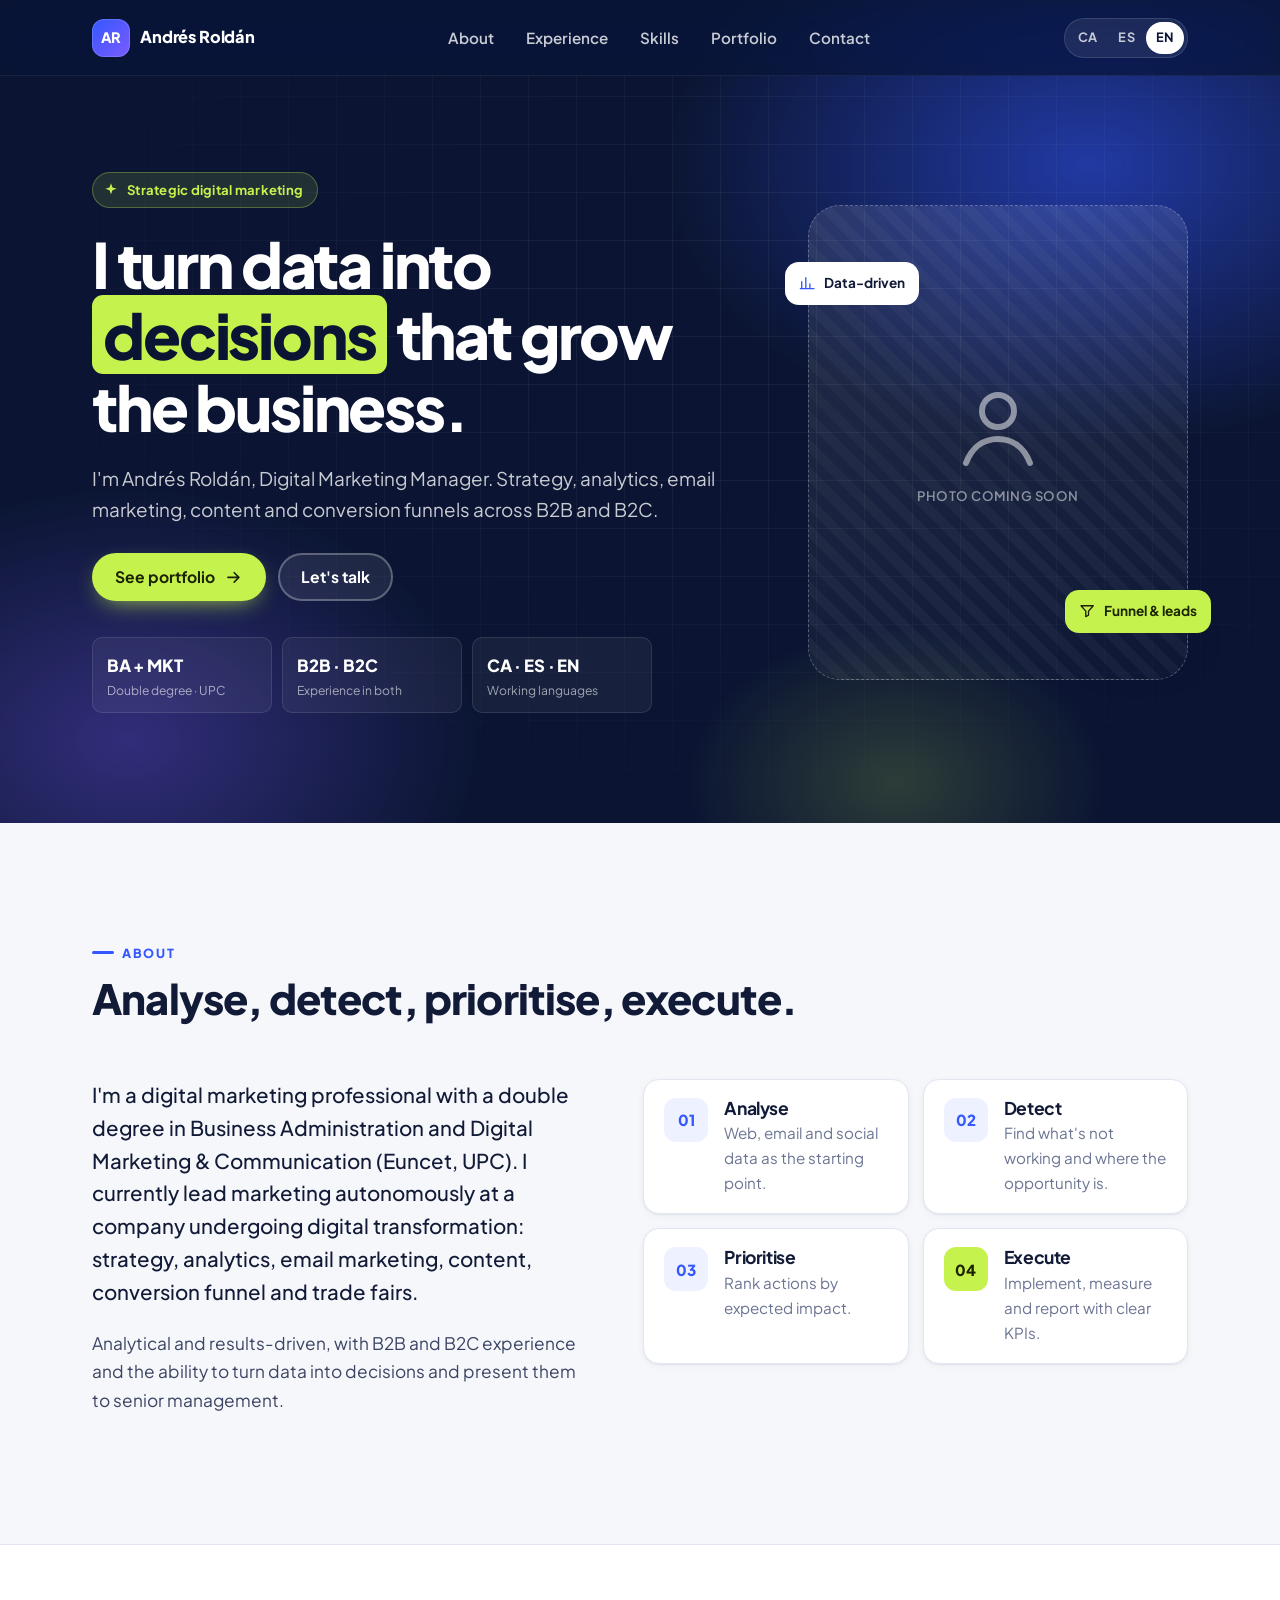
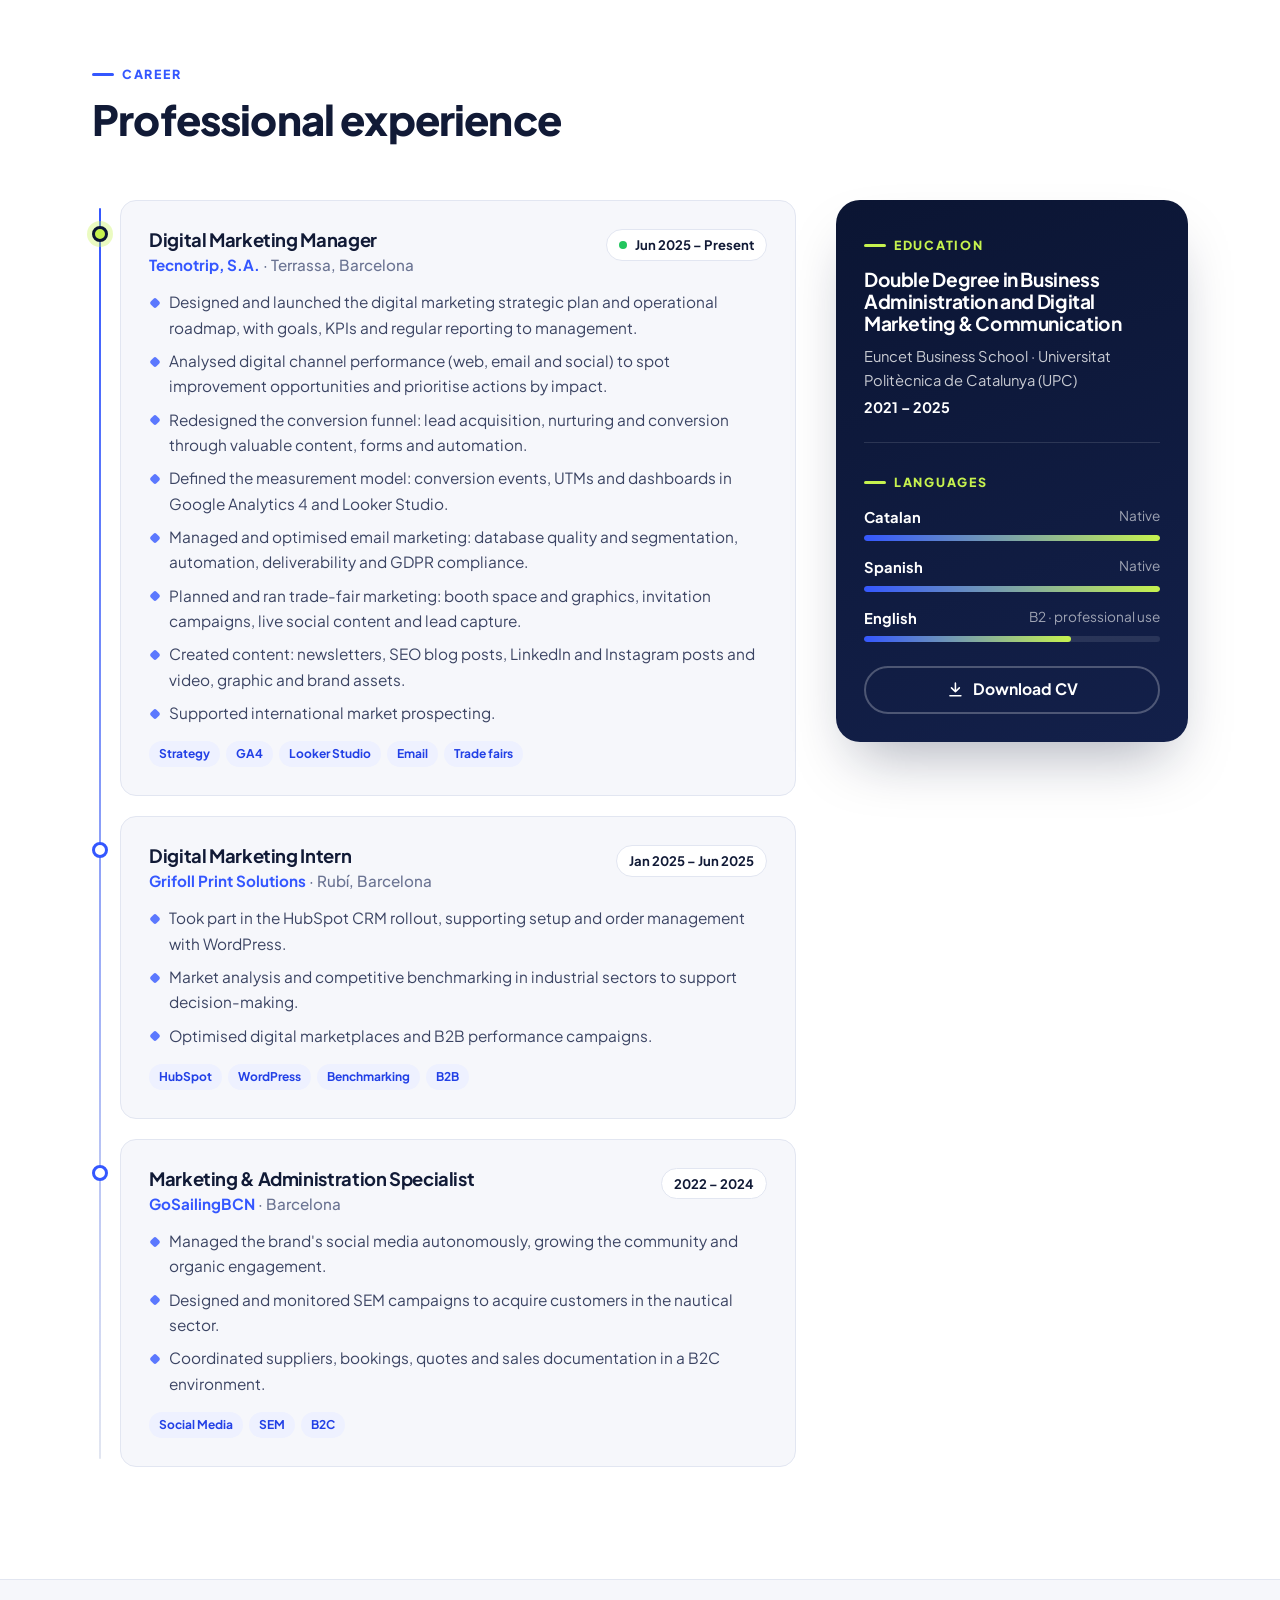
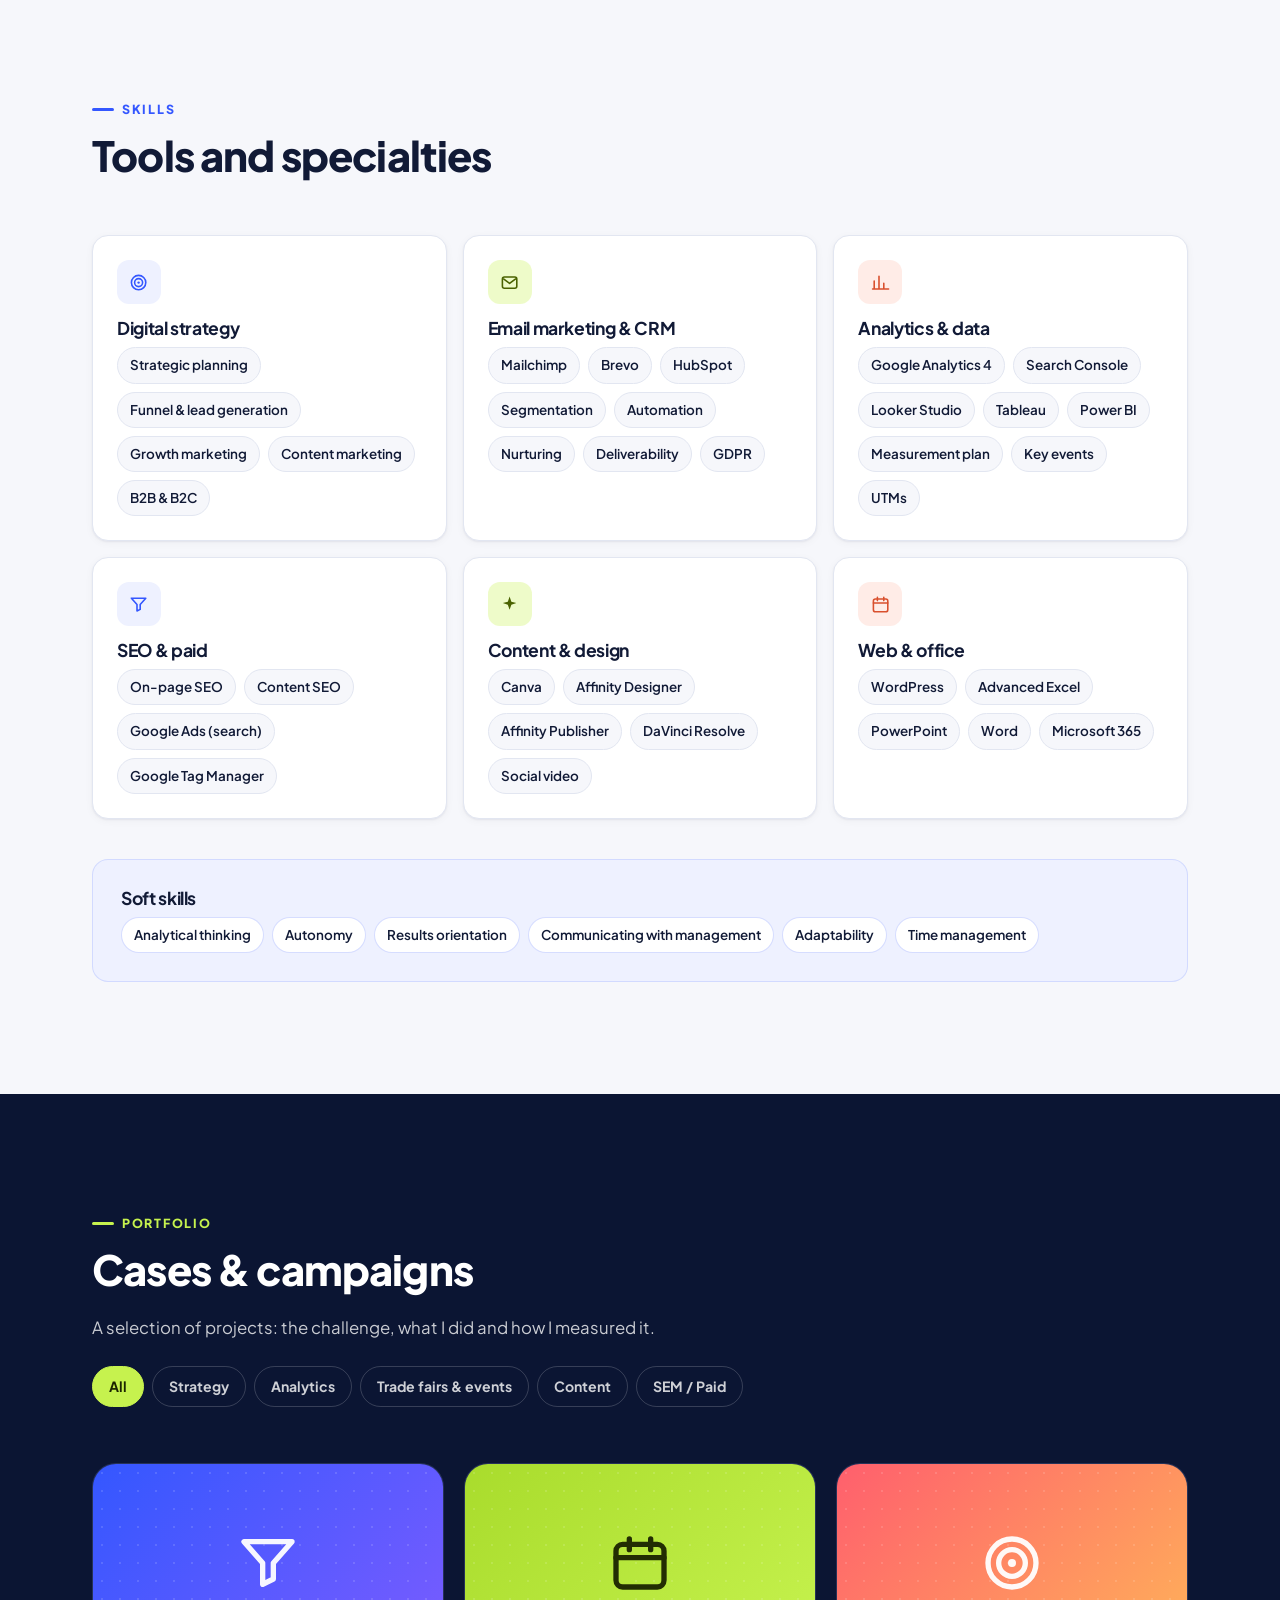
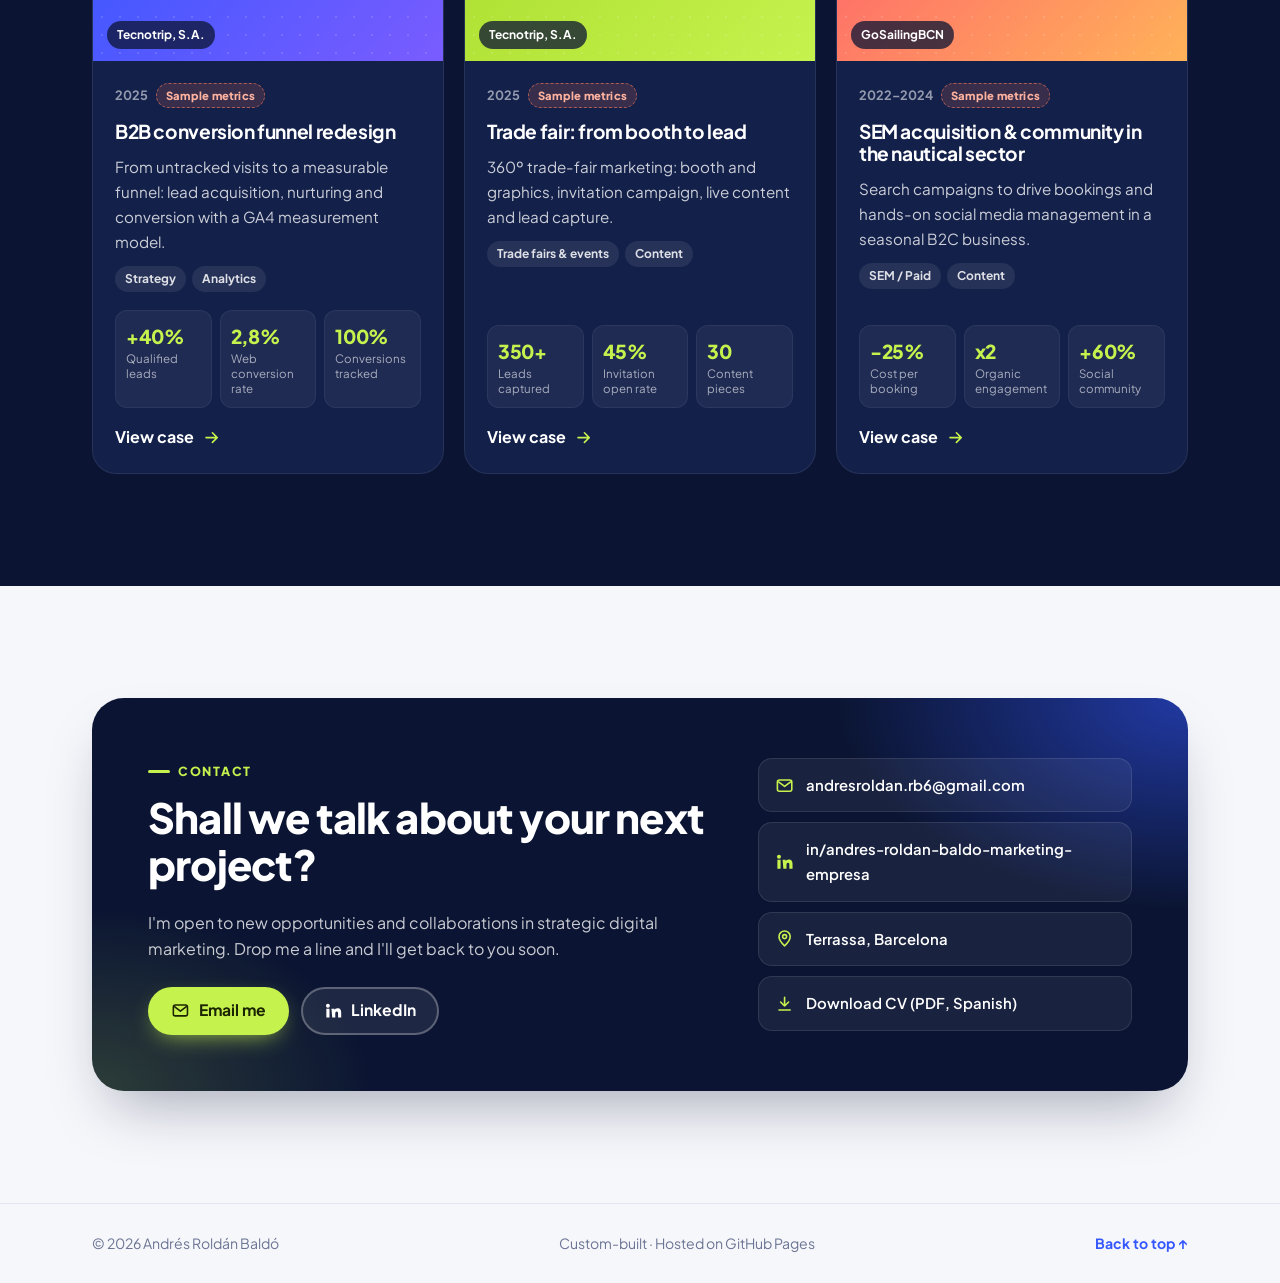
==== index.html @ c8127473 "Add personal website: interactive CV and portfolio Static, dependency-free site for GitHub Pages wit" ====
<!doctype html>
<html lang="ca">
<head>
  <meta charset="utf-8">
  <meta name="viewport" content="width=device-width, initial-scale=1, viewport-fit=cover">
  <title>Andrés Roldán Baldó · Màrqueting Digital</title>
  <meta name="description" content="Andrés Roldán Baldó — Responsable de Màrqueting Digital. Estratègia, analítica, email marketing, continguts i funnel de conversió en entorns B2B i B2C.">
  <meta name="author" content="Andrés Roldán Baldó">
  <meta name="theme-color" content="#0b1533">
  <meta property="og:type" content="website">
  <meta property="og:title" content="Andrés Roldán Baldó · Màrqueting Digital">
  <meta property="og:description" content="CV i portafoli: estratègia digital, analítica, email marketing i funnel de conversió.">
  <link rel="icon" href="assets/img/favicon.svg" type="image/svg+xml">
  <link rel="preconnect" href="https://fonts.googleapis.com">
  <link rel="preconnect" href="https://fonts.gstatic.com" crossorigin>
  <link href="https://fonts.googleapis.com/css2?family=Plus+Jakarta+Sans:wght@400;500;600;700;800&display=swap" rel="stylesheet">
  <link rel="stylesheet" href="assets/css/styles.css">
  <script>document.documentElement.classList.add("js");</script>
</head>
<body>
  <!-- Icon sprite -->
  <svg width="0" height="0" style="position:absolute" aria-hidden="true">
    <symbol id="i-menu" viewBox="0 0 24 24"><path d="M4 7h16M4 12h16M4 17h10" fill="none" stroke="currentColor" stroke-width="2" stroke-linecap="round"/></symbol>
    <symbol id="i-close" viewBox="0 0 24 24"><path d="M6 6l12 12M18 6L6 18" fill="none" stroke="currentColor" stroke-width="2" stroke-linecap="round"/></symbol>
    <symbol id="i-arrow" viewBox="0 0 24 24"><path d="M5 12h14M13 6l6 6-6 6" fill="none" stroke="currentColor" stroke-width="2" stroke-linecap="round" stroke-linejoin="round"/></symbol>
    <symbol id="i-mail" viewBox="0 0 24 24"><rect x="3" y="5" width="18" height="14" rx="2.5" fill="none" stroke="currentColor" stroke-width="2"/><path d="M4 7l8 6 8-6" fill="none" stroke="currentColor" stroke-width="2" stroke-linejoin="round"/></symbol>
    <symbol id="i-linkedin" viewBox="0 0 24 24"><path fill="currentColor" d="M4.98 3.5a2.5 2.5 0 110 5 2.5 2.5 0 010-5zM3 9.75h4V21H3zM9.5 9.75h3.8v1.6h.06c.53-1 1.84-2.05 3.78-2.05 4.05 0 4.8 2.66 4.8 6.12V21h-4v-4.95c0-1.18-.02-2.7-1.65-2.7-1.65 0-1.9 1.29-1.9 2.62V21h-3.9z"/></symbol>
    <symbol id="i-pin" viewBox="0 0 24 24"><path d="M12 21s-7-6.2-7-11.5a7 7 0 1114 0C19 14.8 12 21 12 21z" fill="none" stroke="currentColor" stroke-width="2"/><circle cx="12" cy="9.5" r="2.5" fill="none" stroke="currentColor" stroke-width="2"/></symbol>
    <symbol id="i-download" viewBox="0 0 24 24"><path d="M12 4v11M7 10l5 5 5-5M5 20h14" fill="none" stroke="currentColor" stroke-width="2" stroke-linecap="round" stroke-linejoin="round"/></symbol>
    <symbol id="i-chart" viewBox="0 0 24 24"><path d="M4 20V10M10 20V4M16 20v-7M22 20H2" fill="none" stroke="currentColor" stroke-width="2" stroke-linecap="round"/></symbol>
    <symbol id="i-funnel" viewBox="0 0 24 24"><path d="M3 4h18l-7 8v6l-4 2v-8z" fill="none" stroke="currentColor" stroke-width="2" stroke-linejoin="round"/></symbol>
    <symbol id="i-event" viewBox="0 0 24 24"><rect x="3" y="5" width="18" height="16" rx="2.5" fill="none" stroke="currentColor" stroke-width="2"/><path d="M3 10h18M8 3v4M16 3v4" fill="none" stroke="currentColor" stroke-width="2" stroke-linecap="round"/></symbol>
    <symbol id="i-target" viewBox="0 0 24 24"><circle cx="12" cy="12" r="9" fill="none" stroke="currentColor" stroke-width="2"/><circle cx="12" cy="12" r="5" fill="none" stroke="currentColor" stroke-width="2"/><circle cx="12" cy="12" r="1.5" fill="currentColor"/></symbol>
    <symbol id="i-spark" viewBox="0 0 24 24"><path d="M12 2l2.2 6.3L20.5 10l-6.3 2.2L12 18.5l-2.2-6.3L3.5 10l6.3-1.7z" fill="currentColor"/></symbol>
    <symbol id="i-user" viewBox="0 0 24 24"><circle cx="12" cy="8" r="4" fill="none" stroke="currentColor" stroke-width="1.5"/><path d="M4 21c1.5-4 4.5-6 8-6s6.5 2 8 6" fill="none" stroke="currentColor" stroke-width="1.5" stroke-linecap="round"/></symbol>
  </svg>

  <a class="skip-link" href="#main" data-i18n="ui.skip">Salta al contingut</a>

  <header class="site-header" id="top">
    <div class="container header-inner">
      <a class="brand" href="#hero" aria-label="Andrés Roldán Baldó">
        <span class="brand-mark" aria-hidden="true">AR</span>
        <span class="brand-name">Andrés Roldán</span>
      </a>

      <nav class="nav-desktop" aria-label="Principal" data-i18n-attr="aria-label:ui.navLabel">
        <ul>
          <li><a href="#about" data-i18n="nav.about">Sobre mi</a></li>
          <li><a href="#experience" data-i18n="nav.experience">Experiència</a></li>
          <li><a href="#skills" data-i18n="nav.skills">Competències</a></li>
          <li><a href="#portfolio" data-i18n="nav.portfolio">Portafoli</a></li>
          <li><a href="#contact" data-i18n="nav.contact">Contacte</a></li>
        </ul>
      </nav>

      <div class="header-actions">
        <div class="lang-switch" role="group" aria-label="Idioma" data-i18n-attr="aria-label:ui.langLabel">
          <button type="button" data-lang="ca" lang="ca" title="Català">CA</button>
          <button type="button" data-lang="es" lang="es" title="Español">ES</button>
          <button type="button" data-lang="en" lang="en" title="English">EN</button>
        </div>
        <button class="menu-toggle" type="button" aria-controls="drawer" aria-expanded="false" aria-label="Obrir menú" data-i18n-attr="aria-label:ui.openMenu">
          <svg aria-hidden="true"><use href="#i-menu"/></svg>
        </button>
      </div>
    </div>
  </header>

  <!-- Mobile drawer -->
  <div class="drawer-overlay" data-drawer-close hidden></div>
  <aside class="drawer" id="drawer" aria-hidden="true" aria-label="Menú" tabindex="-1">
    <div class="drawer-head">
      <span class="brand-mark" aria-hidden="true">AR</span>
      <button class="drawer-close" type="button" data-drawer-close aria-label="Tancar menú" data-i18n-attr="aria-label:ui.closeMenu">
        <svg aria-hidden="true"><use href="#i-close"/></svg>
      </button>
    </div>
    <nav aria-label="Mòbil">
      <ul class="drawer-nav">
        <li><a href="#about" data-i18n="nav.about">Sobre mi</a></li>
        <li><a href="#experience" data-i18n="nav.experience">Experiència</a></li>
        <li><a href="#skills" data-i18n="nav.skills">Competències</a></li>
        <li><a href="#portfolio" data-i18n="nav.portfolio">Portafoli</a></li>
        <li><a href="#contact" data-i18n="nav.contact">Contacte</a></li>
      </ul>
    </nav>
    <div class="drawer-foot">
      <p class="drawer-label" data-i18n="ui.langLabel">Idioma</p>
      <div class="lang-switch lang-switch--lg" role="group" aria-label="Idioma" data-i18n-attr="aria-label:ui.langLabel">
        <button type="button" data-lang="ca" lang="ca">Català</button>
        <button type="button" data-lang="es" lang="es">Español</button>
        <button type="button" data-lang="en" lang="en">English</button>
      </div>
      <a class="btn btn-primary btn-block" href="#contact" data-i18n="hero.ctaContact">Parlem</a>
    </div>
  </aside>

  <main id="main">
    <!-- HERO -->
    <section class="hero" id="hero">
      <div class="hero-bg" aria-hidden="true"></div>
      <div class="container hero-grid">
        <div class="hero-copy reveal">
          <p class="eyebrow"><svg aria-hidden="true"><use href="#i-spark"/></svg><span data-i18n="hero.eyebrow">Màrqueting digital estratègic</span></p>
          <h1 class="hero-title" data-i18n-html="hero.title">Converteixo dades en <em>decisions</em> que fan créixer el negoci.</h1>
          <p class="hero-lead" data-i18n="hero.lead"></p>
          <div class="hero-ctas">
            <a class="btn btn-accent" href="#portfolio"><span data-i18n="hero.ctaPortfolio">Veure portafoli</span><svg aria-hidden="true"><use href="#i-arrow"/></svg></a>
            <a class="btn btn-ghost" href="#contact" data-i18n="hero.ctaContact">Parlem</a>
          </div>
          <ul class="hero-facts" id="hero-facts"></ul>
        </div>

        <div class="hero-visual reveal">
          <!-- PHOTO PLACEHOLDER: substitueix per <img src="assets/img/andres-roldan.webp" ...> quan tinguis la foto -->
          <figure class="photo-placeholder" role="img" aria-label="Espai reservat per a la foto" data-i18n-attr="aria-label:hero.photoAlt">
            <svg aria-hidden="true"><use href="#i-user"/></svg>
            <figcaption data-i18n="hero.photoPending">Foto properament</figcaption>
          </figure>
          <div class="float-card float-card--a" aria-hidden="true">
            <svg><use href="#i-chart"/></svg>
            <span data-i18n="hero.float1">Data-driven</span>
          </div>
          <div class="float-card float-card--b" aria-hidden="true">
            <svg><use href="#i-funnel"/></svg>
            <span data-i18n="hero.float2">Funnel &amp; leads</span>
          </div>
        </div>
      </div>
    </section>

    <!-- ABOUT -->
    <section class="section" id="about">
      <div class="container">
        <div class="section-head reveal">
          <p class="kicker" data-i18n="about.kicker">Sobre mi</p>
          <h2 data-i18n="about.title">Analitzar, detectar, prioritzar i executar.</h2>
        </div>
        <div class="about-grid">
          <div class="about-text reveal">
            <p data-i18n="about.p1"></p>
            <p data-i18n="about.p2"></p>
          </div>
          <ol class="method" id="method-list"></ol>
        </div>
      </div>
    </section>

    <!-- EXPERIENCE -->
    <section class="section section--alt" id="experience">
      <div class="container">
        <div class="section-head reveal">
          <p class="kicker" data-i18n="experience.kicker">Trajectòria</p>
          <h2 data-i18n="experience.title">Experiència professional</h2>
        </div>
        <div class="xp-layout">
          <ol class="timeline" id="timeline"></ol>
          <aside class="edu-card reveal">
            <p class="kicker" data-i18n="education.kicker">Formació</p>
            <h3 data-i18n="education.degree"></h3>
            <p class="edu-school">Euncet Business School · Universitat Politècnica de Catalunya (UPC)</p>
            <p class="edu-date">2021 – 2025</p>
            <hr>
            <p class="kicker" data-i18n="education.langsTitle">Idiomes</p>
            <ul class="lang-levels" id="lang-levels"></ul>
            <a class="btn btn-outline btn-block" href="assets/docs/CV_Andres_Roldan_ES_2026.pdf" download>
              <svg aria-hidden="true"><use href="#i-download"/></svg><span data-i18n="ui.downloadCv">Descarregar CV</span>
            </a>
          </aside>
        </div>
      </div>
    </section>

    <!-- SKILLS -->
    <section class="section" id="skills">
      <div class="container">
        <div class="section-head reveal">
          <p class="kicker" data-i18n="skills.kicker">Competències</p>
          <h2 data-i18n="skills.title">Eines i especialitats</h2>
        </div>
        <div class="skills-grid" id="skills-grid"></div>
        <div class="soft reveal">
          <h3 data-i18n="skills.softTitle">Soft skills</h3>
          <ul class="chips chips--soft" id="soft-skills"></ul>
        </div>
      </div>
    </section>

    <!-- PORTFOLIO -->
    <section class="section section--dark" id="portfolio">
      <div class="container">
        <div class="section-head section-head--row reveal">
          <div>
            <p class="kicker" data-i18n="portfolio.kicker">Portafoli</p>
            <h2 data-i18n="portfolio.title">Casos i campanyes</h2>
            <p class="section-intro" data-i18n="portfolio.intro"></p>
          </div>
          <div class="filters" id="portfolio-filters" role="toolbar" aria-label="Filtres" data-i18n-attr="aria-label:portfolio.filtersLabel"></div>
        </div>
        <div class="projects" id="projects" aria-live="polite"></div>
      </div>
    </section>

    <!-- CONTACT -->
    <section class="section" id="contact">
      <div class="container">
        <div class="contact-card reveal">
          <div class="contact-copy">
            <p class="kicker" data-i18n="contact.kicker">Contacte</p>
            <h2 data-i18n="contact.title">Parlem del teu proper projecte?</h2>
            <p data-i18n="contact.text"></p>
            <div class="contact-ctas">
              <a class="btn btn-accent" href="mailto:andresroldan.rb6@gmail.com">
                <svg aria-hidden="true"><use href="#i-mail"/></svg><span data-i18n="contact.email">Escriu-me</span>
              </a>
              <a class="btn btn-ghost" href="https://www.linkedin.com/in/andres-roldan-baldo-marketing-empresa" target="_blank" rel="noopener">
                <svg aria-hidden="true"><use href="#i-linkedin"/></svg>LinkedIn
              </a>
            </div>
          </div>
          <ul class="contact-list">
            <li><svg aria-hidden="true"><use href="#i-mail"/></svg><a href="mailto:andresroldan.rb6@gmail.com">andresroldan.rb6@gmail.com</a></li>
            <li><svg aria-hidden="true"><use href="#i-linkedin"/></svg><a href="https://www.linkedin.com/in/andres-roldan-baldo-marketing-empresa" target="_blank" rel="noopener">in/andres-roldan-baldo-marketing-empresa</a></li>
            <li><svg aria-hidden="true"><use href="#i-pin"/></svg><span>Terrassa, Barcelona</span></li>
            <li><svg aria-hidden="true"><use href="#i-download"/></svg><a href="assets/docs/CV_Andres_Roldan_ES_2026.pdf" download data-i18n="ui.downloadCvLong">Descarregar CV (PDF)</a></li>
          </ul>
        </div>
      </div>
    </section>
  </main>

  <footer class="site-footer">
    <div class="container footer-inner">
      <p>© <span id="year">2026</span> Andrés Roldán Baldó</p>
      <p class="footer-note" data-i18n="ui.footer">Fet a mida · Allotjat a GitHub Pages</p>
      <a class="to-top" href="#hero" data-i18n="ui.toTop">Tornar a dalt ↑</a>
    </div>
  </footer>

  <!-- Project detail modal -->
  <dialog class="modal" id="project-modal" aria-labelledby="modal-title">
    <div class="modal-inner">
      <button class="modal-close" type="button" aria-label="Tancar" data-i18n-attr="aria-label:ui.close" data-modal-close>
        <svg aria-hidden="true"><use href="#i-close"/></svg>
      </button>
      <div id="modal-body"></div>
    </div>
  </dialog>

  <noscript><p class="noscript">Aquesta web necessita JavaScript per mostrar el contingut. · Esta web necesita JavaScript. · This site requires JavaScript.</p></noscript>

  <script src="assets/js/content.js"></script>
  <script src="data/projects.js"></script>
  <script src="assets/js/portfolio.js"></script>
  <script src="assets/js/main.js"></script>
</body>
</html>
---- assets/css/styles.css ----
/* =========================================================
   Andrés Roldán · Web personal
   Paleta: navy corporatiu + blau elèctric + accent llima
   ========================================================= */

:root {
  --navy: #0b1533;
  --navy-2: #13204a;
  --ink: #111a36;
  --text: #3b4463;
  --muted: #6b7493;
  --bg: #f6f7fb;
  --surface: #ffffff;
  --line: #e2e6f1;
  --primary: #3457ff;
  --primary-600: #2240e6;
  --primary-50: #eef1ff;
  --accent: #c6f24e;
  --accent-ink: #1b2400;
  --coral: #ff7a59;

  --radius-sm: 10px;
  --radius: 16px;
  --radius-lg: 24px;
  --shadow-sm: 0 1px 2px rgba(11, 21, 51, .06), 0 2px 8px rgba(11, 21, 51, .04);
  --shadow: 0 10px 30px -12px rgba(11, 21, 51, .18);
  --shadow-lg: 0 30px 60px -20px rgba(11, 21, 51, .35);

  --container: 1160px;
  --gutter: clamp(16px, 4vw, 32px);
  --header-h: 68px;
  --font: "Plus Jakarta Sans", system-ui, -apple-system, "Segoe UI", Roboto, sans-serif;
  --ease: cubic-bezier(.2, .7, .2, 1);
}

/* ---------- Base ---------- */
*, *::before, *::after { box-sizing: border-box; }
html { scroll-behavior: smooth; scroll-padding-top: calc(var(--header-h) + 12px); -webkit-text-size-adjust: 100%; }
body {
  margin: 0;
  font-family: var(--font);
  font-size: 1rem;
  line-height: 1.65;
  color: var(--text);
  background: var(--bg);
  -webkit-font-smoothing: antialiased;
  overflow-x: hidden;
}
body.no-scroll { overflow: hidden; }
img, svg { display: block; max-width: 100%; }
svg { width: 1.2em; height: 1.2em; flex-shrink: 0; }
a { color: var(--primary); text-decoration: none; }
a:hover { text-decoration: underline; }
h1, h2, h3 { color: var(--ink); line-height: 1.15; margin: 0 0 .5em; letter-spacing: -.02em; }
h2 { font-size: clamp(1.75rem, 1.2rem + 2.2vw, 2.6rem); font-weight: 800; }
h3 { font-size: 1.1rem; font-weight: 700; }
p { margin: 0 0 1em; }
ul, ol { margin: 0; padding: 0; list-style: none; }
button { font: inherit; cursor: pointer; }
:focus-visible { outline: 3px solid var(--primary); outline-offset: 3px; border-radius: 6px; }
.sr-only { position: absolute; width: 1px; height: 1px; overflow: hidden; clip: rect(0 0 0 0); white-space: nowrap; }

.container { width: 100%; max-width: var(--container); margin-inline: auto; padding-inline: var(--gutter); }

.skip-link {
  position: absolute; left: 12px; top: -60px; z-index: 200;
  background: var(--accent); color: var(--accent-ink); padding: 10px 16px; border-radius: 10px; font-weight: 700;
}
.skip-link:focus { top: 12px; }

/* ---------- Buttons ---------- */
.btn {
  display: inline-flex; align-items: center; justify-content: center; gap: .55em;
  min-height: 48px; padding: .75em 1.35em;
  border-radius: 999px; border: 2px solid transparent;
  font-weight: 700; font-size: .98rem; line-height: 1.2;
  transition: transform .2s var(--ease), background-color .2s, color .2s, border-color .2s, box-shadow .2s;
  text-decoration: none !important;
}
.btn:hover { transform: translateY(-2px); }
.btn svg { transition: transform .2s var(--ease); }
.btn:hover svg { transform: translateX(3px); }
.btn-primary { background: var(--primary); color: #fff; box-shadow: 0 8px 20px -8px rgba(52, 87, 255, .7); }
.btn-primary:hover { background: var(--primary-600); }
.btn-accent { background: var(--accent); color: var(--accent-ink); box-shadow: 0 8px 24px -10px rgba(198, 242, 78, .9); }
.btn-accent:hover { background: #d4f86f; }
.btn-ghost { background: rgba(255, 255, 255, .08); color: #fff; border-color: rgba(255, 255, 255, .28); }
.btn-ghost:hover { background: rgba(255, 255, 255, .16); border-color: rgba(255, 255, 255, .5); }
.btn-outline { background: transparent; color: var(--ink); border-color: var(--line); }
.btn-outline:hover { border-color: var(--primary); color: var(--primary); }
.btn-block { width: 100%; }

/* ---------- Header ---------- */
.site-header {
  position: sticky; top: 0; z-index: 50;
  height: var(--header-h);
  background: rgba(11, 21, 51, .72);
  backdrop-filter: saturate(160%) blur(14px);
  -webkit-backdrop-filter: saturate(160%) blur(14px);
  border-bottom: 1px solid rgba(255, 255, 255, .06);
  transition: background-color .25s, box-shadow .25s;
}
.site-header.is-scrolled { background: rgba(11, 21, 51, .94); box-shadow: 0 8px 24px -16px rgba(0, 0, 0, .6); }
.header-inner { height: 100%; display: flex; align-items: center; justify-content: space-between; gap: 16px; }

.brand { display: inline-flex; align-items: center; gap: 10px; color: #fff; font-weight: 800; letter-spacing: -.01em; text-decoration: none !important; }
.brand-mark {
  display: grid; place-items: center; width: 38px; height: 38px; border-radius: 12px;
  background: linear-gradient(135deg, var(--primary), #7a5cff); color: #fff; font-weight: 800; font-size: .9rem;
  box-shadow: inset 0 0 0 1px rgba(255, 255, 255, .15);
}
.brand-name { font-size: 1.02rem; }

.nav-desktop { display: none; }
.nav-desktop ul { display: flex; gap: 4px; }
.nav-desktop a {
  display: block; padding: 8px 14px; border-radius: 999px;
  color: rgba(255, 255, 255, .78); font-weight: 600; font-size: .95rem; text-decoration: none;
  transition: color .2s, background-color .2s;
}
.nav-desktop a:hover { color: #fff; background: rgba(255, 255, 255, .08); }
.nav-desktop a.is-active { color: var(--navy); background: var(--accent); }

.header-actions { display: flex; align-items: center; gap: 10px; }

.lang-switch { display: inline-flex; padding: 3px; border-radius: 999px; background: rgba(255, 255, 255, .08); border: 1px solid rgba(255, 255, 255, .12); }
.lang-switch button {
  border: 0; background: transparent; color: rgba(255, 255, 255, .75);
  min-width: 38px; height: 32px; padding: 0 10px; border-radius: 999px; font-size: .8rem; font-weight: 700; letter-spacing: .04em;
  transition: background-color .2s, color .2s;
}
.lang-switch button:hover { color: #fff; }
.lang-switch button.is-active { background: #fff; color: var(--navy); }

.menu-toggle {
  display: inline-grid; place-items: center; width: 44px; height: 44px;
  border-radius: 12px; border: 1px solid rgba(255, 255, 255, .18); background: rgba(255, 255, 255, .06); color: #fff;
}
.menu-toggle svg { width: 24px; height: 24px; }

/* Drawer */
.drawer-overlay {
  position: fixed; inset: 0; z-index: 90; background: rgba(6, 10, 26, .55);
  opacity: 0; transition: opacity .3s var(--ease);
}
.drawer-overlay.is-open { opacity: 1; }
.drawer {
  position: fixed; top: 0; right: 0; bottom: 0; z-index: 100;
  width: min(86vw, 360px);
  display: flex; flex-direction: column; gap: 24px;
  padding: 18px var(--gutter) calc(24px + env(safe-area-inset-bottom));
  background: var(--navy); color: #fff;
  transform: translateX(105%); visibility: hidden;
  transition: transform .35s var(--ease), visibility 0s linear .35s;
  box-shadow: var(--shadow-lg);
  overflow-y: auto;
}
.drawer.is-open { transform: translateX(0); visibility: visible; transition: transform .35s var(--ease), visibility 0s; }
.drawer-head { display: flex; align-items: center; justify-content: space-between; }
.drawer-close { display: grid; place-items: center; width: 44px; height: 44px; border-radius: 12px; border: 1px solid rgba(255, 255, 255, .18); background: transparent; color: #fff; }
.drawer-close svg { width: 22px; height: 22px; }
.drawer-nav { display: flex; flex-direction: column; }
.drawer-nav a {
  display: flex; align-items: center; justify-content: space-between;
  padding: 14px 4px; font-size: 1.35rem; font-weight: 700; color: #fff;
  border-bottom: 1px solid rgba(255, 255, 255, .08); text-decoration: none;
}
.drawer-nav a::after { content: "→"; color: rgba(255, 255, 255, .35); transition: transform .2s, color .2s; }
.drawer-nav a:hover::after, .drawer-nav a.is-active::after { color: var(--accent); transform: translateX(4px); }
.drawer-nav a.is-active { color: var(--accent); }
.drawer-foot { margin-top: auto; display: grid; gap: 14px; }
.drawer-label { margin: 0; font-size: .75rem; font-weight: 700; text-transform: uppercase; letter-spacing: .12em; color: rgba(255, 255, 255, .5); }
.lang-switch--lg { display: grid; grid-template-columns: repeat(3, 1fr); }
.lang-switch--lg button { height: 40px; font-size: .88rem; letter-spacing: 0; }

/* ---------- Hero ---------- */
.hero {
  position: relative; overflow: hidden; color: #fff;
  background: var(--navy);
  margin-top: calc(-1 * var(--header-h));
  padding: calc(var(--header-h) + clamp(40px, 8vw, 96px)) 0 clamp(56px, 9vw, 110px);
}
.hero-bg {
  position: absolute; inset: 0; pointer-events: none;
  background:
    radial-gradient(600px 400px at 85% 20%, rgba(52, 87, 255, .55), transparent 70%),
    radial-gradient(500px 360px at 10% 90%, rgba(122, 92, 255, .35), transparent 70%),
    radial-gradient(300px 220px at 70% 95%, rgba(198, 242, 78, .18), transparent 70%);
}
.hero-bg::after {
  content: ""; position: absolute; inset: 0;
  background-image: linear-gradient(rgba(255, 255, 255, .05) 1px, transparent 1px), linear-gradient(90deg, rgba(255, 255, 255, .05) 1px, transparent 1px);
  background-size: 48px 48px;
  mask-image: radial-gradient(ellipse at 60% 40%, #000 20%, transparent 75%);
  -webkit-mask-image: radial-gradient(ellipse at 60% 40%, #000 20%, transparent 75%);
}
.hero-grid { position: relative; display: grid; gap: 48px; align-items: center; }
.eyebrow {
  display: inline-flex; align-items: center; gap: 8px; margin-bottom: 20px;
  padding: 6px 14px 6px 10px; border-radius: 999px;
  background: rgba(198, 242, 78, .12); color: var(--accent); border: 1px solid rgba(198, 242, 78, .3);
  font-size: .82rem; font-weight: 700; letter-spacing: .02em;
}
.eyebrow svg { width: 16px; height: 16px; }
.hero-title { color: #fff; font-size: clamp(2.1rem, 1.3rem + 3.6vw, 3.9rem); font-weight: 800; letter-spacing: -.035em; margin-bottom: 20px; }
.hero-title em {
  font-style: normal; color: var(--navy);
  background: var(--accent); padding: 0 .18em; border-radius: .18em;
  box-decoration-break: clone; -webkit-box-decoration-break: clone;
}
.hero-lead { font-size: clamp(1.02rem, .95rem + .35vw, 1.18rem); color: rgba(255, 255, 255, .78); max-width: 56ch; margin-bottom: 28px; }
.hero-ctas { display: flex; flex-wrap: wrap; gap: 12px; margin-bottom: 36px; }
.hero-facts { display: grid; grid-template-columns: repeat(3, 1fr); gap: 10px; max-width: 560px; }
.hero-facts li {
  padding: 14px; border-radius: var(--radius-sm);
  background: rgba(255, 255, 255, .05); border: 1px solid rgba(255, 255, 255, .1);
}
.hero-facts strong { display: block; color: #fff; font-size: clamp(.9rem, .8rem + .4vw, 1.05rem); font-weight: 800; letter-spacing: -.01em; }
.hero-facts span { display: block; font-size: .76rem; color: rgba(255, 255, 255, .6); line-height: 1.35; margin-top: 2px; }

.hero-visual { position: relative; justify-self: center; width: min(100%, 380px); }
.photo-placeholder {
  margin: 0; aspect-ratio: 4 / 5; border-radius: 32px;
  display: grid; place-items: center; align-content: center; gap: 10px;
  background:
    linear-gradient(160deg, rgba(255, 255, 255, .1), rgba(255, 255, 255, .02)),
    repeating-linear-gradient(45deg, rgba(255, 255, 255, .03) 0 10px, transparent 10px 20px);
  border: 1.5px dashed rgba(255, 255, 255, .28);
  color: rgba(255, 255, 255, .5);
}
.photo-placeholder svg { width: 96px; height: 96px; }
.photo-placeholder figcaption { font-size: .82rem; font-weight: 600; letter-spacing: .04em; text-transform: uppercase; }
.hero-photo { width: 100%; aspect-ratio: 4 / 5; object-fit: cover; border-radius: 32px; box-shadow: var(--shadow-lg); }
.float-card {
  position: absolute; display: inline-flex; align-items: center; gap: 8px;
  padding: 10px 14px; border-radius: 14px;
  background: #fff; color: var(--ink); font-weight: 700; font-size: .85rem; box-shadow: var(--shadow-lg);
  animation: float 6s ease-in-out infinite;
}
.float-card svg { color: var(--primary); }
.float-card--a { top: 12%; left: -6%; }
.float-card--b { bottom: 10%; right: -6%; background: var(--accent); color: var(--accent-ink); animation-delay: -3s; }
.float-card--b svg { color: var(--accent-ink); }
@keyframes float { 0%, 100% { transform: translateY(0); } 50% { transform: translateY(-10px); } }

/* ---------- Sections ---------- */
.section { padding: clamp(64px, 9vw, 112px) 0; }
.section--alt { background: var(--surface); border-block: 1px solid var(--line); }
.section--dark { background: var(--navy); color: rgba(255, 255, 255, .78); }
.section--dark h2, .section--dark h3 { color: #fff; }
.section-head { max-width: 720px; margin-bottom: clamp(32px, 5vw, 56px); }
.section-head--row { max-width: none; display: flex; flex-wrap: wrap; align-items: flex-end; justify-content: space-between; gap: 24px; }
.section-head--row > div:first-child { max-width: 620px; }
.section-intro { margin: 0; font-size: 1.05rem; }
.kicker {
  display: inline-flex; align-items: center; gap: 8px; margin: 0 0 12px;
  font-size: .78rem; font-weight: 800; letter-spacing: .14em; text-transform: uppercase; color: var(--primary);
}
.kicker::before { content: ""; width: 22px; height: 3px; border-radius: 3px; background: currentColor; }
.section--dark .kicker { color: var(--accent); }

/* About */
.about-grid { display: grid; gap: 40px; }
.about-text p { font-size: 1.08rem; }
.about-text p:first-child { color: var(--ink); font-size: clamp(1.1rem, 1rem + .4vw, 1.28rem); font-weight: 500; line-height: 1.6; }
.method { display: grid; gap: 14px; counter-reset: none; }
.method-step {
  display: flex; gap: 16px; align-items: flex-start;
  padding: 18px 20px; border-radius: var(--radius);
  background: var(--surface); border: 1px solid var(--line); box-shadow: var(--shadow-sm);
  transition: transform .25s var(--ease), border-color .25s, box-shadow .25s;
}
.method-step:hover { transform: translateY(-3px); border-color: rgba(52, 87, 255, .35); box-shadow: var(--shadow); }
.method-step h3 { margin: 0 0 2px; }
.method-step p { margin: 0; font-size: .95rem; color: var(--muted); }
.method-num {
  flex-shrink: 0; display: grid; place-items: center; width: 44px; height: 44px; border-radius: 12px;
  background: var(--primary-50); color: var(--primary); font-weight: 800; font-size: .95rem;
}
.method-step:nth-child(4) .method-num { background: var(--accent); color: var(--accent-ink); }

/* Experience */
.xp-layout { display: grid; gap: 32px; align-items: start; }
.timeline { position: relative; display: grid; gap: 20px; padding-left: 28px; }
.timeline::before { content: ""; position: absolute; left: 7px; top: 8px; bottom: 8px; width: 2px; background: linear-gradient(var(--primary), var(--line)); border-radius: 2px; }
.xp { position: relative; }
.xp-dot { position: absolute; left: -28px; top: 26px; width: 16px; height: 16px; border-radius: 50%; background: var(--surface); border: 3px solid var(--primary); }
.xp--current .xp-dot { background: var(--accent); border-color: var(--navy); box-shadow: 0 0 0 5px rgba(198, 242, 78, .35); }
.xp-card {
  padding: clamp(18px, 3vw, 28px); border-radius: var(--radius);
  background: var(--bg); border: 1px solid var(--line);
  transition: border-color .25s, box-shadow .25s;
}
.xp-card:hover { border-color: rgba(52, 87, 255, .3); box-shadow: var(--shadow); }
.xp-head { display: flex; flex-wrap: wrap; justify-content: space-between; gap: 6px 16px; margin-bottom: 12px; }
.xp-head h3 { margin: 0; font-size: 1.15rem; }
.xp-company { margin: 2px 0 0; font-weight: 700; color: var(--primary); font-size: .95rem; }
.xp-company span { color: var(--muted); font-weight: 500; }
.xp-date {
  display: inline-flex; align-items: center; gap: 8px; align-self: flex-start;
  margin: 0; padding: 4px 12px; border-radius: 999px;
  background: var(--surface); border: 1px solid var(--line); font-size: .82rem; font-weight: 700; color: var(--ink); white-space: nowrap;
}
.live-dot { width: 8px; height: 8px; border-radius: 50%; background: #22c55e; box-shadow: 0 0 0 0 rgba(34, 197, 94, .6); animation: pulse 2s infinite; }
@keyframes pulse { 70% { box-shadow: 0 0 0 8px rgba(34, 197, 94, 0); } 100% { box-shadow: 0 0 0 0 rgba(34, 197, 94, 0); } }
.xp-list { display: grid; gap: 8px; margin-bottom: 16px; }
.xp-list li { position: relative; padding-left: 20px; font-size: .96rem; }
.xp-list li::before { content: ""; position: absolute; left: 2px; top: .62em; width: 8px; height: 8px; border-radius: 2px; background: var(--primary); transform: rotate(45deg); opacity: .8; }
.xp-tags, .project-tags { display: flex; flex-wrap: wrap; gap: 6px; }
.tag {
  display: inline-block; padding: 3px 10px; border-radius: 999px;
  font-size: .75rem; font-weight: 700; background: var(--primary-50); color: var(--primary-600);
}

.edu-card {
  position: sticky; top: calc(var(--header-h) + 20px);
  padding: 28px; border-radius: var(--radius-lg);
  background: linear-gradient(160deg, var(--navy), var(--navy-2)); color: rgba(255, 255, 255, .78);
  box-shadow: var(--shadow-lg);
}
.edu-card h3 { color: #fff; font-size: 1.2rem; }
.edu-card .kicker { color: var(--accent); }
.edu-school { margin: 0 0 4px; font-size: .92rem; }
.edu-date { margin: 0; font-weight: 700; color: #fff; font-size: .9rem; }
.edu-card hr { border: 0; height: 1px; background: rgba(255, 255, 255, .12); margin: 22px 0; }
.lang-levels { display: grid; gap: 14px; margin-bottom: 24px; }
.lang-row { display: flex; justify-content: space-between; gap: 8px; font-size: .92rem; margin-bottom: 6px; }
.lang-row span { color: #fff; font-weight: 700; }
.lang-row em { font-style: normal; color: rgba(255, 255, 255, .6); font-size: .85rem; text-align: right; }
.bar { display: block; height: 6px; border-radius: 6px; background: rgba(255, 255, 255, .1); overflow: hidden; }
.bar span { display: block; height: 100%; border-radius: inherit; background: linear-gradient(90deg, var(--primary), var(--accent)); }
.edu-card .btn-outline { color: #fff; border-color: rgba(255, 255, 255, .25); }
.edu-card .btn-outline:hover { border-color: var(--accent); color: var(--accent); }

/* Skills */
.skills-grid { display: grid; gap: 16px; }
.skill-card {
  padding: 24px; border-radius: var(--radius);
  background: var(--surface); border: 1px solid var(--line); box-shadow: var(--shadow-sm);
  transition: transform .25s var(--ease), box-shadow .25s, border-color .25s;
}
.skill-card:hover { transform: translateY(-4px); box-shadow: var(--shadow); border-color: rgba(52, 87, 255, .3); }
.skill-icon { display: grid; place-items: center; width: 44px; height: 44px; margin-bottom: 14px; border-radius: 12px; background: var(--primary-50); color: var(--primary); }
.skill-card:nth-child(3n+2) .skill-icon { background: rgba(198, 242, 78, .3); color: #4a6200; }
.skill-card:nth-child(3n) .skill-icon { background: rgba(255, 122, 89, .14); color: #d9502e; }
.chips { display: flex; flex-wrap: wrap; gap: 8px; }
.chip {
  padding: 6px 12px; border-radius: 999px; font-size: .84rem; font-weight: 600;
  background: var(--bg); border: 1px solid var(--line); color: var(--ink);
}
.soft { margin-top: 40px; padding: 28px; border-radius: var(--radius); background: var(--primary-50); border: 1px solid rgba(52, 87, 255, .15); }
.chips--soft .chip { background: #fff; border-color: rgba(52, 87, 255, .2); }

/* Portfolio */
.filters { display: flex; flex-wrap: wrap; gap: 8px; }
.filter {
  min-height: 40px; padding: 8px 16px; border-radius: 999px;
  border: 1px solid rgba(255, 255, 255, .18); background: transparent; color: rgba(255, 255, 255, .8);
  font-size: .88rem; font-weight: 700; transition: background-color .2s, color .2s, border-color .2s;
}
.filter:hover { border-color: rgba(255, 255, 255, .45); color: #fff; }
.filter.is-active { background: var(--accent); border-color: var(--accent); color: var(--accent-ink); }
.projects { display: grid; gap: 20px; }
.projects-empty { padding: 40px; text-align: center; border: 1px dashed rgba(255, 255, 255, .2); border-radius: var(--radius); }
.project-card {
  display: flex; flex-direction: column; overflow: hidden;
  border-radius: var(--radius-lg); background: var(--navy-2); border: 1px solid rgba(255, 255, 255, .08);
  transition: transform .3s var(--ease), border-color .3s, box-shadow .3s;
  animation: cardIn .45s var(--ease) both;
}
.project-card:hover { transform: translateY(-6px); border-color: rgba(198, 242, 78, .4); box-shadow: 0 30px 50px -25px rgba(0, 0, 0, .7); }
@keyframes cardIn { from { opacity: 0; transform: translateY(12px); } to { opacity: 1; transform: none; } }
.project-cover {
  position: relative; aspect-ratio: 16 / 9; display: grid; place-items: center; overflow: hidden;
  background: linear-gradient(135deg, var(--primary), #7a5cff);
}
.project-cover img { width: 100%; height: 100%; object-fit: cover; }
.project-cover svg { width: 64px; height: 64px; color: #fff; opacity: .95; position: relative; }
.project-cover::before {
  content: ""; position: absolute; inset: 0;
  background-image: radial-gradient(rgba(255, 255, 255, .22) 1.2px, transparent 1.2px); background-size: 18px 18px; opacity: .6;
}
.project-cover--lime { background: linear-gradient(135deg, #a9dc2c, var(--accent)); }
.project-cover--lime svg { color: var(--accent-ink); }
.project-cover--coral { background: linear-gradient(135deg, #ff5f6d, #ffb259); }
.project-cover-client {
  position: absolute; left: 14px; bottom: 12px; padding: 4px 10px; border-radius: 999px;
  background: rgba(11, 21, 51, .75); color: #fff; font-size: .75rem; font-weight: 700;
}
.project-body { display: flex; flex-direction: column; gap: 12px; flex: 1; padding: 22px; }
.project-body h3 { margin: 0; font-size: 1.2rem; }
.project-body > p { margin: 0; font-size: .95rem; }
.project-meta { display: flex; flex-wrap: wrap; align-items: center; gap: 8px; margin: 0; font-size: .8rem; font-weight: 700; color: rgba(255, 255, 255, .55); }
.badge-sample {
  padding: 2px 9px; border-radius: 999px; font-size: .7rem; font-weight: 800; letter-spacing: .02em;
  background: rgba(255, 122, 89, .16); color: #ffb39f; border: 1px dashed rgba(255, 122, 89, .6);
}
.project-card .tag { background: rgba(255, 255, 255, .08); color: rgba(255, 255, 255, .85); }
.project-metrics { display: grid; grid-template-columns: repeat(3, 1fr); gap: 8px; margin-top: auto; padding-top: 6px; }
.project-metrics li { padding: 10px; border-radius: 12px; background: rgba(255, 255, 255, .05); border: 1px solid rgba(255, 255, 255, .06); min-width: 0; }
.project-metrics strong { display: block; color: var(--accent); font-size: 1.2rem; font-weight: 800; letter-spacing: -.02em; }
.project-metrics span { display: block; font-size: .72rem; line-height: 1.3; color: rgba(255, 255, 255, .62); overflow-wrap: anywhere; }
.project-link {
  display: inline-flex; align-items: center; gap: 8px; align-self: flex-start;
  margin-top: 4px; padding: 0; border: 0; background: none; color: #fff; font-weight: 700;
}
.project-link svg { transition: transform .2s var(--ease); color: var(--accent); }
.project-link:hover svg { transform: translateX(4px); }
.project-link::after { content: ""; position: absolute; inset: 0; } /* targeta sencera clicable */
.project-card { position: relative; }

/* Modal */
.modal {
  width: min(760px, calc(100vw - 24px)); max-height: calc(100dvh - 24px);
  padding: 0; border: 0; border-radius: var(--radius-lg);
  background: var(--surface); color: var(--text); box-shadow: var(--shadow-lg);
  overflow: hidden;
}
.modal::backdrop { background: rgba(6, 10, 26, .7); backdrop-filter: blur(4px); }
.modal[open] { animation: modalIn .3s var(--ease); }
@keyframes modalIn { from { opacity: 0; transform: translateY(16px) scale(.98); } to { opacity: 1; transform: none; } }
.modal-inner { position: relative; max-height: calc(100dvh - 24px); overflow-y: auto; overscroll-behavior: contain; }
.modal-close {
  position: absolute; top: 12px; right: 12px; z-index: 2;
  display: grid; place-items: center; width: 42px; height: 42px; border-radius: 50%;
  border: 0; background: rgba(11, 21, 51, .75); color: #fff;
}
.modal .project-cover { aspect-ratio: 21 / 9; }
.modal-content { padding: clamp(20px, 4vw, 36px); }
.modal-content h2 { font-size: clamp(1.4rem, 1.1rem + 1.2vw, 1.9rem); margin-bottom: 12px; }
.modal-content h3 { font-size: .8rem; text-transform: uppercase; letter-spacing: .12em; color: var(--primary); margin: 24px 0 10px; }
.modal-content p { margin: 0; }
.modal .project-meta { color: var(--muted); margin-bottom: 8px; }
.sample-note {
  padding: 10px 14px; border-radius: 12px; font-size: .88rem;
  background: rgba(255, 122, 89, .1); border: 1px dashed rgba(255, 122, 89, .6); color: #a8361a;
}
.modal .project-metrics li { background: var(--bg); border-color: var(--line); }
.modal .project-metrics strong { color: var(--primary); font-size: 1.5rem; }
.modal .project-metrics span { color: var(--muted); font-size: .8rem; }
.modal-cols { display: grid; gap: 0 28px; }
.check-list { display: grid; gap: 8px; }
.check-list li { position: relative; padding-left: 28px; }
.check-list li::before {
  content: "✓"; position: absolute; left: 0; top: .1em; display: grid; place-items: center;
  width: 20px; height: 20px; border-radius: 50%; background: var(--accent); color: var(--accent-ink); font-size: .72rem; font-weight: 800;
}

/* Contact */
.contact-card {
  display: grid; gap: 32px; padding: clamp(28px, 5vw, 56px); border-radius: 32px;
  background:
    radial-gradient(500px 300px at 100% 0%, rgba(52, 87, 255, .55), transparent 70%),
    radial-gradient(400px 260px at 0% 100%, rgba(198, 242, 78, .18), transparent 70%),
    var(--navy);
  color: rgba(255, 255, 255, .78); box-shadow: var(--shadow-lg);
}
.contact-card h2 { color: #fff; }
.contact-card .kicker { color: var(--accent); }
.contact-ctas { display: flex; flex-wrap: wrap; gap: 12px; margin-top: 24px; }
.contact-list { display: grid; gap: 10px; align-content: center; }
.contact-list li {
  display: flex; align-items: center; gap: 12px; padding: 14px 16px; border-radius: 14px;
  background: rgba(255, 255, 255, .06); border: 1px solid rgba(255, 255, 255, .1); min-width: 0;
}
.contact-list svg { color: var(--accent); }
.contact-list a, .contact-list span { color: #fff; font-weight: 600; font-size: .93rem; overflow-wrap: anywhere; min-width: 0; }

/* Footer */
.site-footer { padding: 28px 0 calc(28px + env(safe-area-inset-bottom)); border-top: 1px solid var(--line); font-size: .88rem; color: var(--muted); }
.footer-inner { display: flex; flex-wrap: wrap; align-items: center; justify-content: space-between; gap: 8px 20px; }
.footer-inner p { margin: 0; }
.to-top { font-weight: 700; }

.noscript { position: fixed; bottom: 0; left: 0; right: 0; margin: 0; padding: 12px; text-align: center; background: var(--accent); color: var(--accent-ink); font-weight: 700; z-index: 300; }

/* ---------- Reveal ---------- */
.js .reveal { opacity: 0; transform: translateY(18px); transition: opacity .7s var(--ease), transform .7s var(--ease); }
.js .reveal.is-visible { opacity: 1; transform: none; }

/* ---------- Responsive ---------- */
@media (max-width: 420px) {
  .brand-name { display: none; }
  .hero-facts { grid-template-columns: 1fr; }
  .hero-facts li { display: flex; align-items: baseline; justify-content: space-between; gap: 12px; }
  .hero-facts span { margin: 0; text-align: right; }
  .hero-ctas .btn { flex: 1 1 100%; }
  .float-card--a { left: 0; }
  .float-card--b { right: 0; }
}
@media (max-width: 599px) {
  .header-actions .lang-switch button { min-width: 34px; padding: 0 8px; }
  .project-metrics strong { font-size: 1.05rem; }
}
@media (min-width: 600px) {
  .skills-grid { grid-template-columns: repeat(2, 1fr); }
  .projects { grid-template-columns: repeat(2, 1fr); }
  .modal-cols { grid-template-columns: 1fr 1fr; }
  .method { grid-template-columns: 1fr 1fr; }
}
@media (min-width: 960px) {
  :root { --header-h: 76px; }
  .nav-desktop { display: block; }
  .menu-toggle { display: none; }
  .drawer, .drawer-overlay { display: none; }
  .hero-grid { grid-template-columns: 1.25fr .75fr; gap: 64px; }
  .hero-visual { justify-self: end; }
  .about-grid { grid-template-columns: 1fr 1.1fr; gap: 56px; align-items: start; }
  .xp-layout { grid-template-columns: 1.6fr .8fr; gap: 40px; }
  .skills-grid { grid-template-columns: repeat(3, 1fr); }
  .projects { grid-template-columns: repeat(3, 1fr); }
  .contact-card { grid-template-columns: 1.2fr .8fr; gap: 48px; }
}
@media (max-width: 959px) {
  .edu-card { position: static; }
}

@media (prefers-reduced-motion: reduce) {
  html { scroll-behavior: auto; }
  *, *::before, *::after { animation-duration: .01ms !important; animation-iteration-count: 1 !important; transition-duration: .01ms !important; }
  .js .reveal { opacity: 1; transform: none; }
}
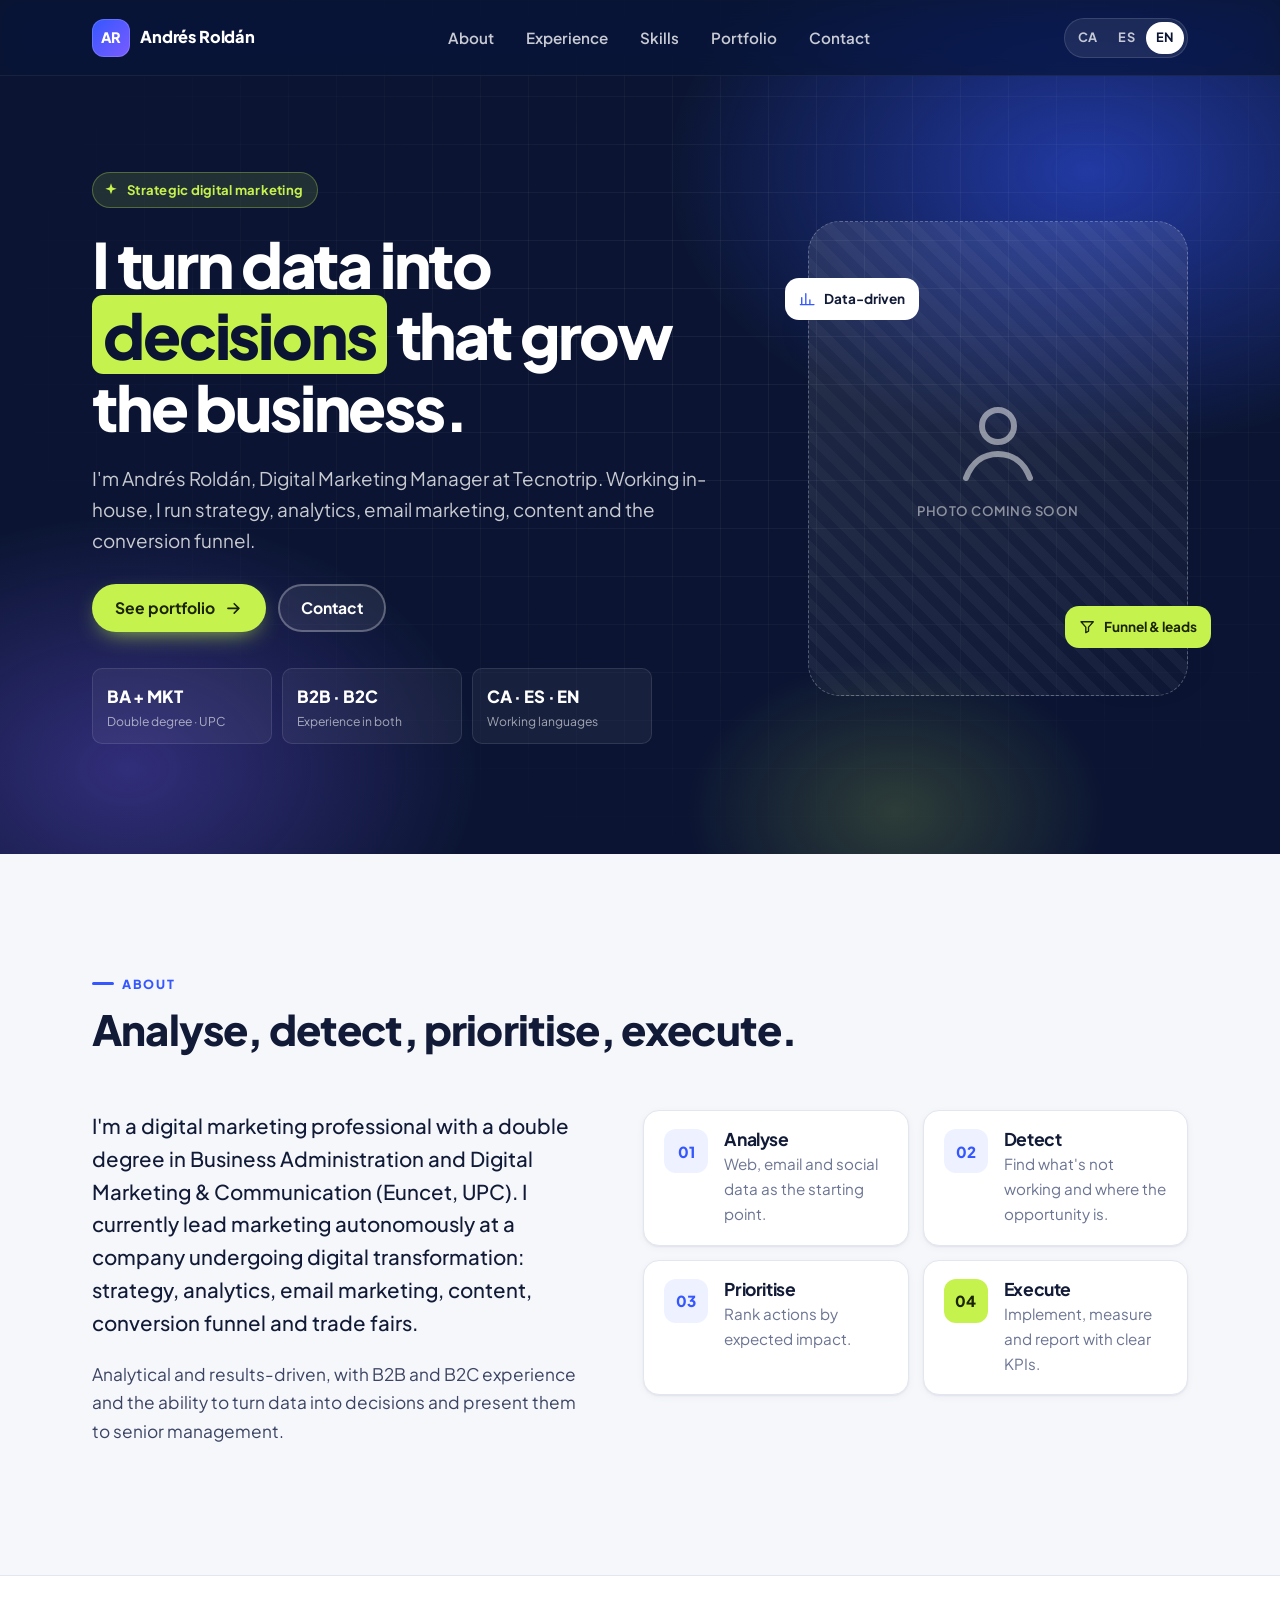
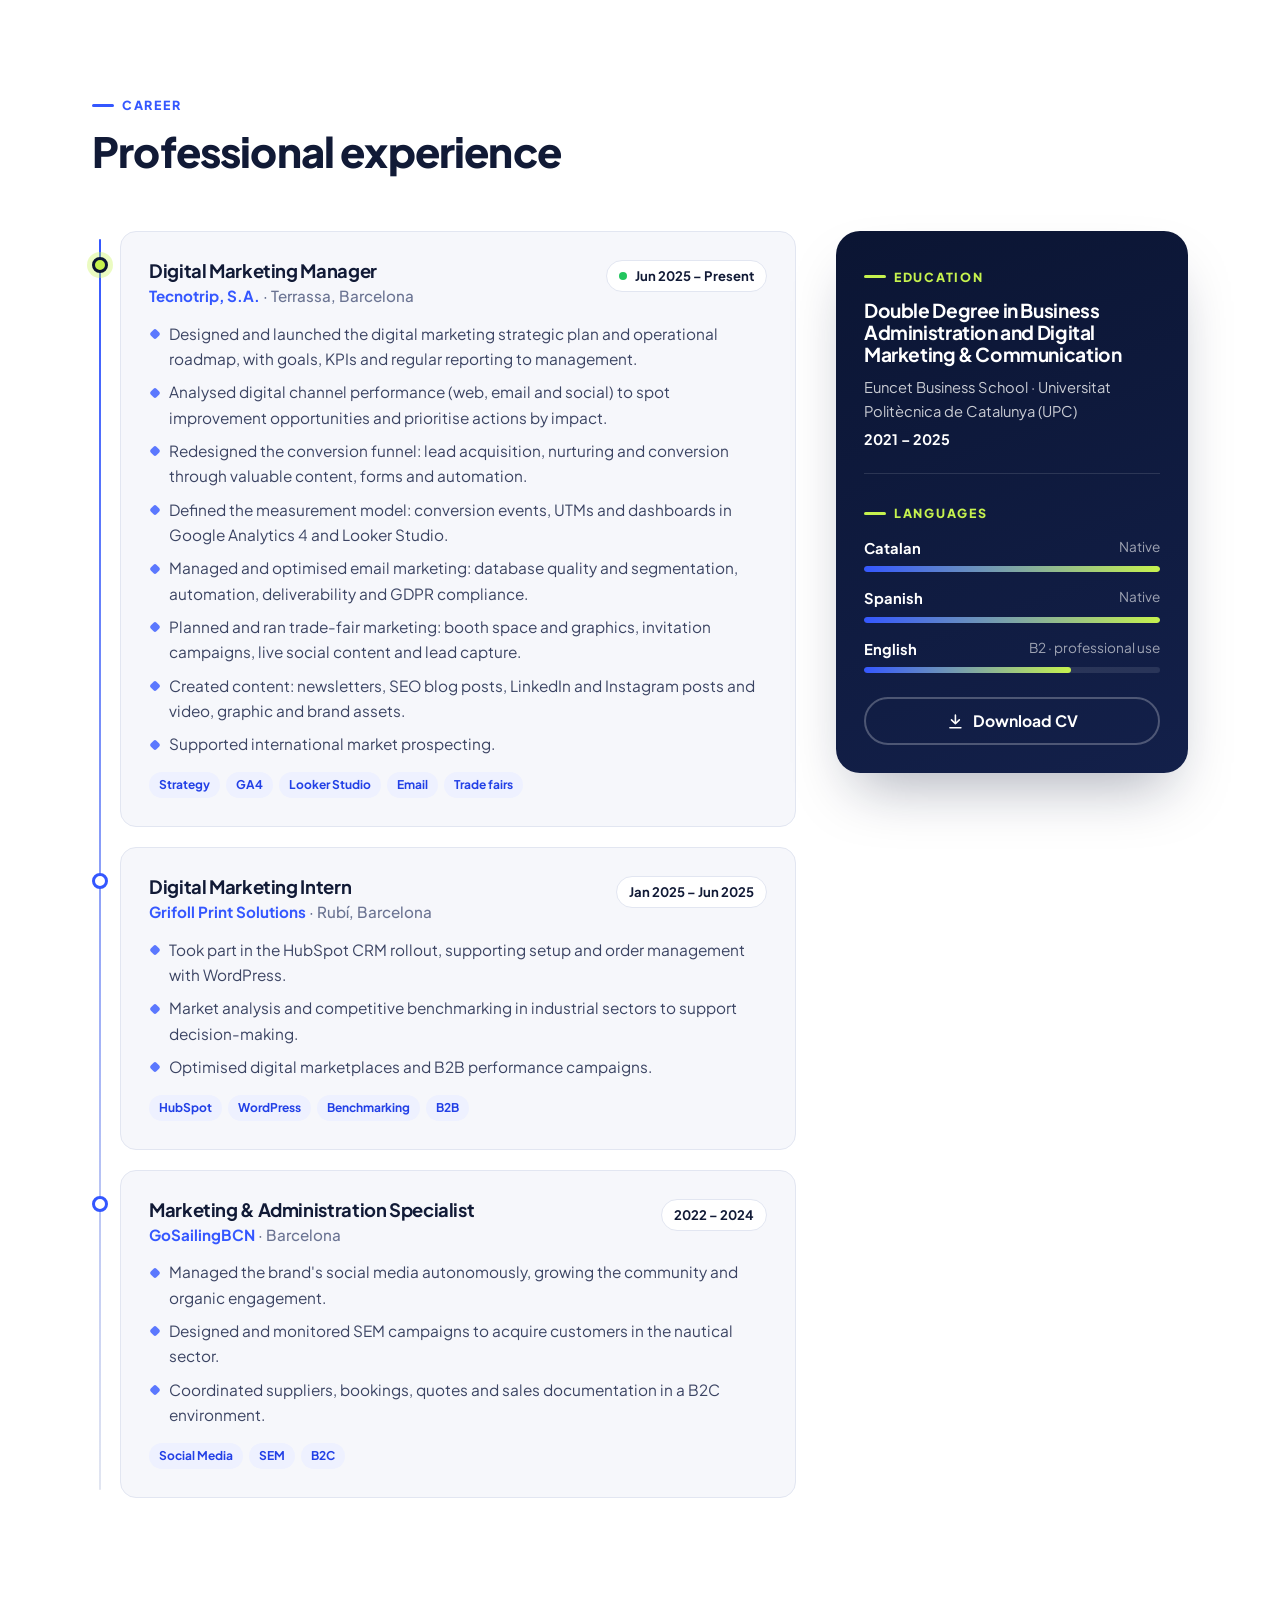
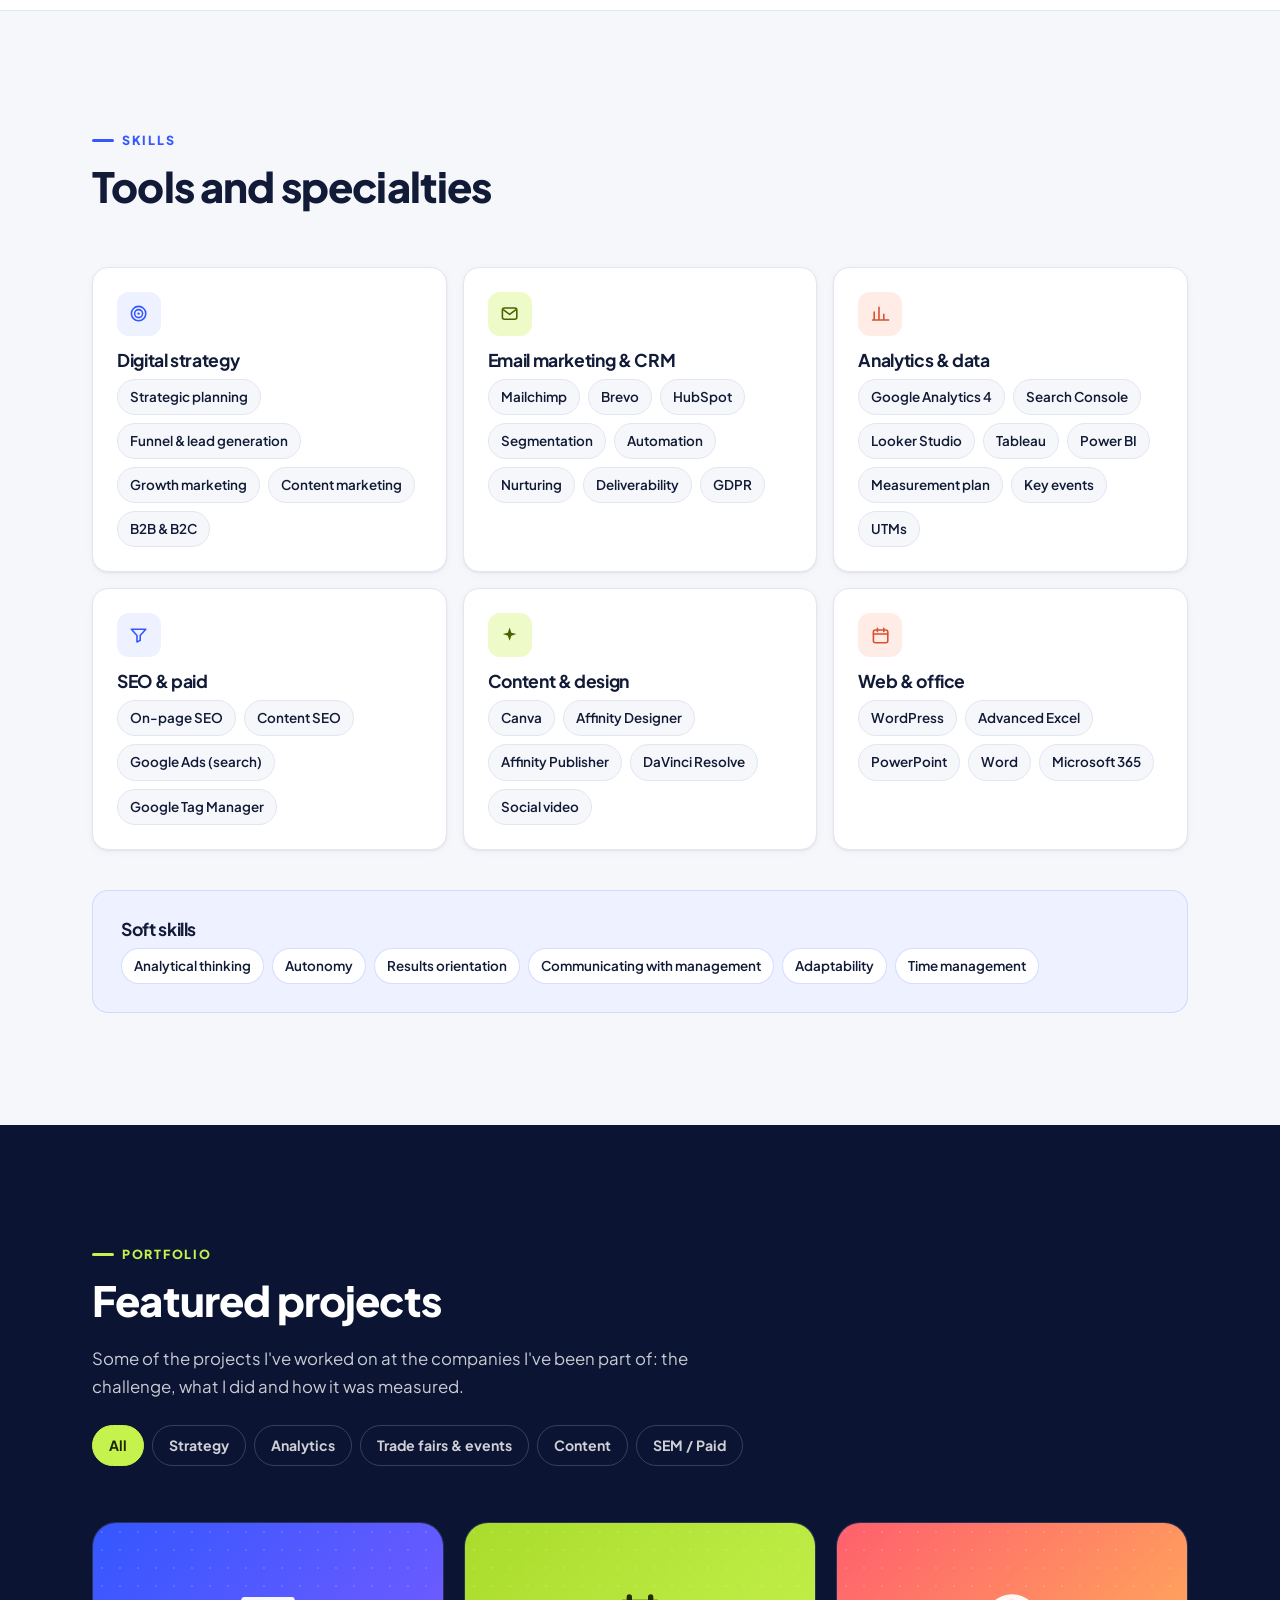
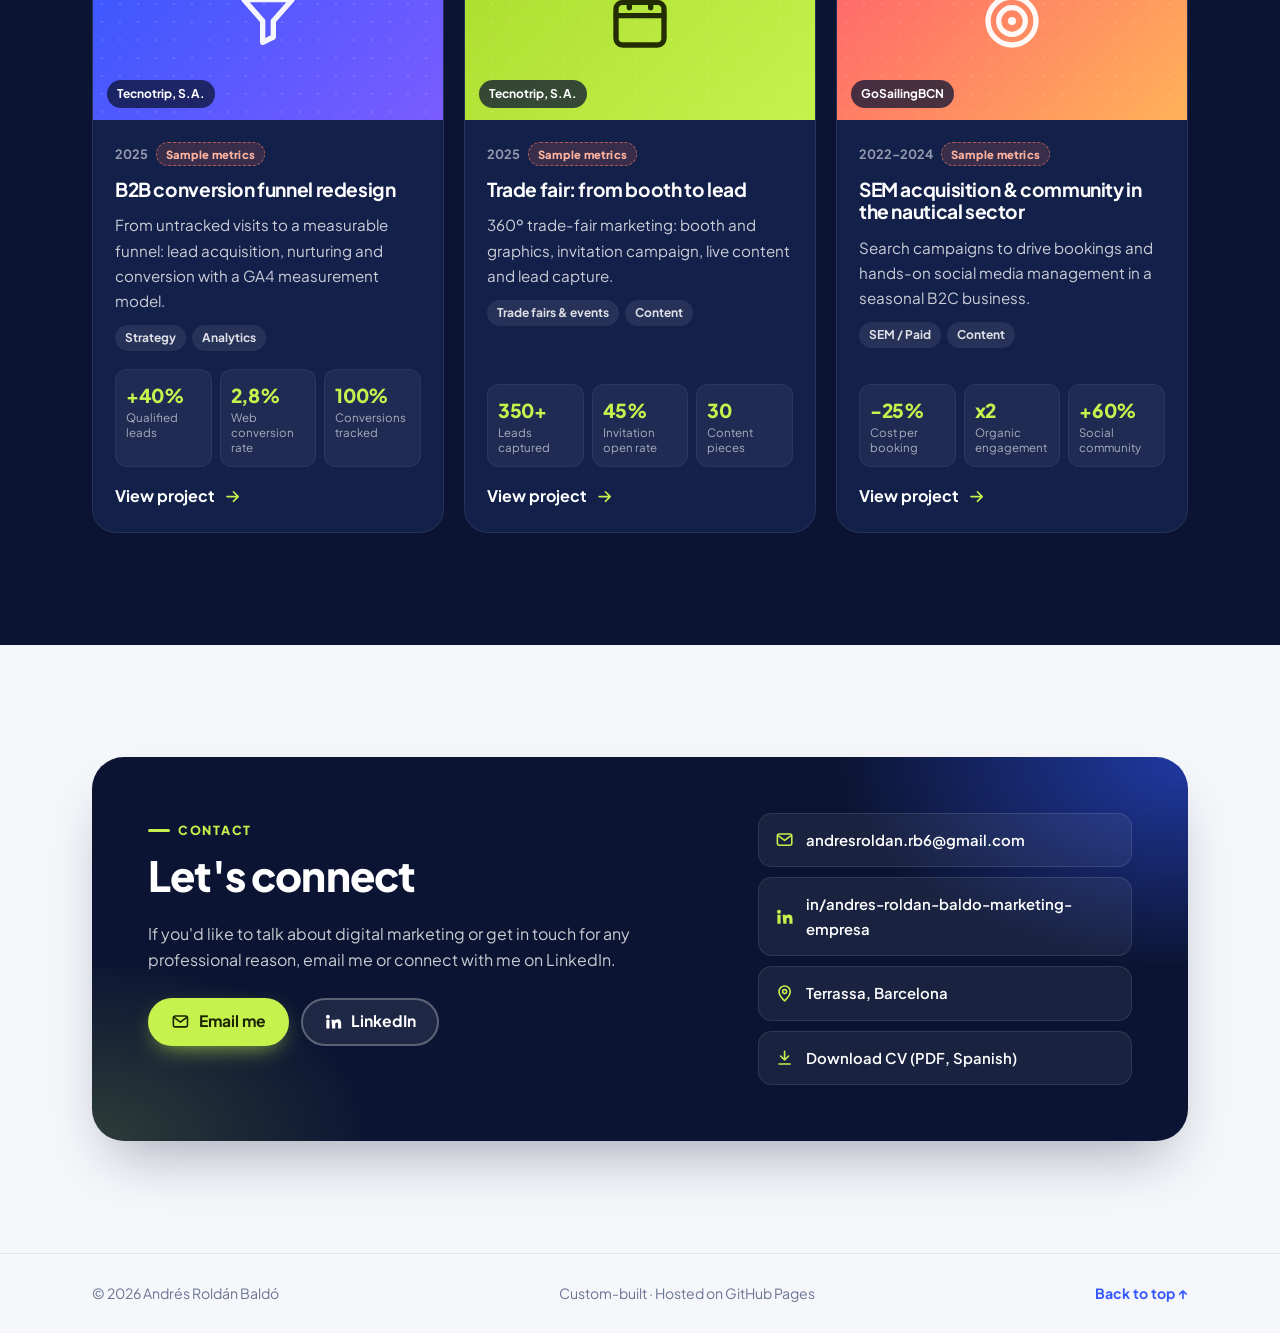
==== commit 8aadfe80: "Adjust copy to in-house specialist profile Remove consultant/agency wording: hero now states the in-" ====
--- a/index.html
+++ b/index.html
@@ -92,7 +92,7 @@
         <button type="button" data-lang="es" lang="es">Español</button>
         <button type="button" data-lang="en" lang="en">English</button>
       </div>
-      <a class="btn btn-primary btn-block" href="#contact" data-i18n="hero.ctaContact">Parlem</a>
+      <a class="btn btn-primary btn-block" href="#contact" data-i18n="hero.ctaContact">Contacte</a>
     </div>
   </aside>
 
@@ -107,7 +107,7 @@
           <p class="hero-lead" data-i18n="hero.lead"></p>
           <div class="hero-ctas">
             <a class="btn btn-accent" href="#portfolio"><span data-i18n="hero.ctaPortfolio">Veure portafoli</span><svg aria-hidden="true"><use href="#i-arrow"/></svg></a>
-            <a class="btn btn-ghost" href="#contact" data-i18n="hero.ctaContact">Parlem</a>
+            <a class="btn btn-ghost" href="#contact" data-i18n="hero.ctaContact">Contacte</a>
           </div>
           <ul class="hero-facts" id="hero-facts"></ul>
         </div>
@@ -193,7 +193,7 @@
         <div class="section-head section-head--row reveal">
           <div>
             <p class="kicker" data-i18n="portfolio.kicker">Portafoli</p>
-            <h2 data-i18n="portfolio.title">Casos i campanyes</h2>
+            <h2 data-i18n="portfolio.title">Projectes destacats</h2>
             <p class="section-intro" data-i18n="portfolio.intro"></p>
           </div>
           <div class="filters" id="portfolio-filters" role="toolbar" aria-label="Filtres" data-i18n-attr="aria-label:portfolio.filtersLabel"></div>
@@ -208,7 +208,7 @@
         <div class="contact-card reveal">
           <div class="contact-copy">
             <p class="kicker" data-i18n="contact.kicker">Contacte</p>
-            <h2 data-i18n="contact.title">Parlem del teu proper projecte?</h2>
+            <h2 data-i18n="contact.title">Connectem?</h2>
             <p data-i18n="contact.text"></p>
             <div class="contact-ctas">
               <a class="btn btn-accent" href="mailto:andresroldan.rb6@gmail.com">
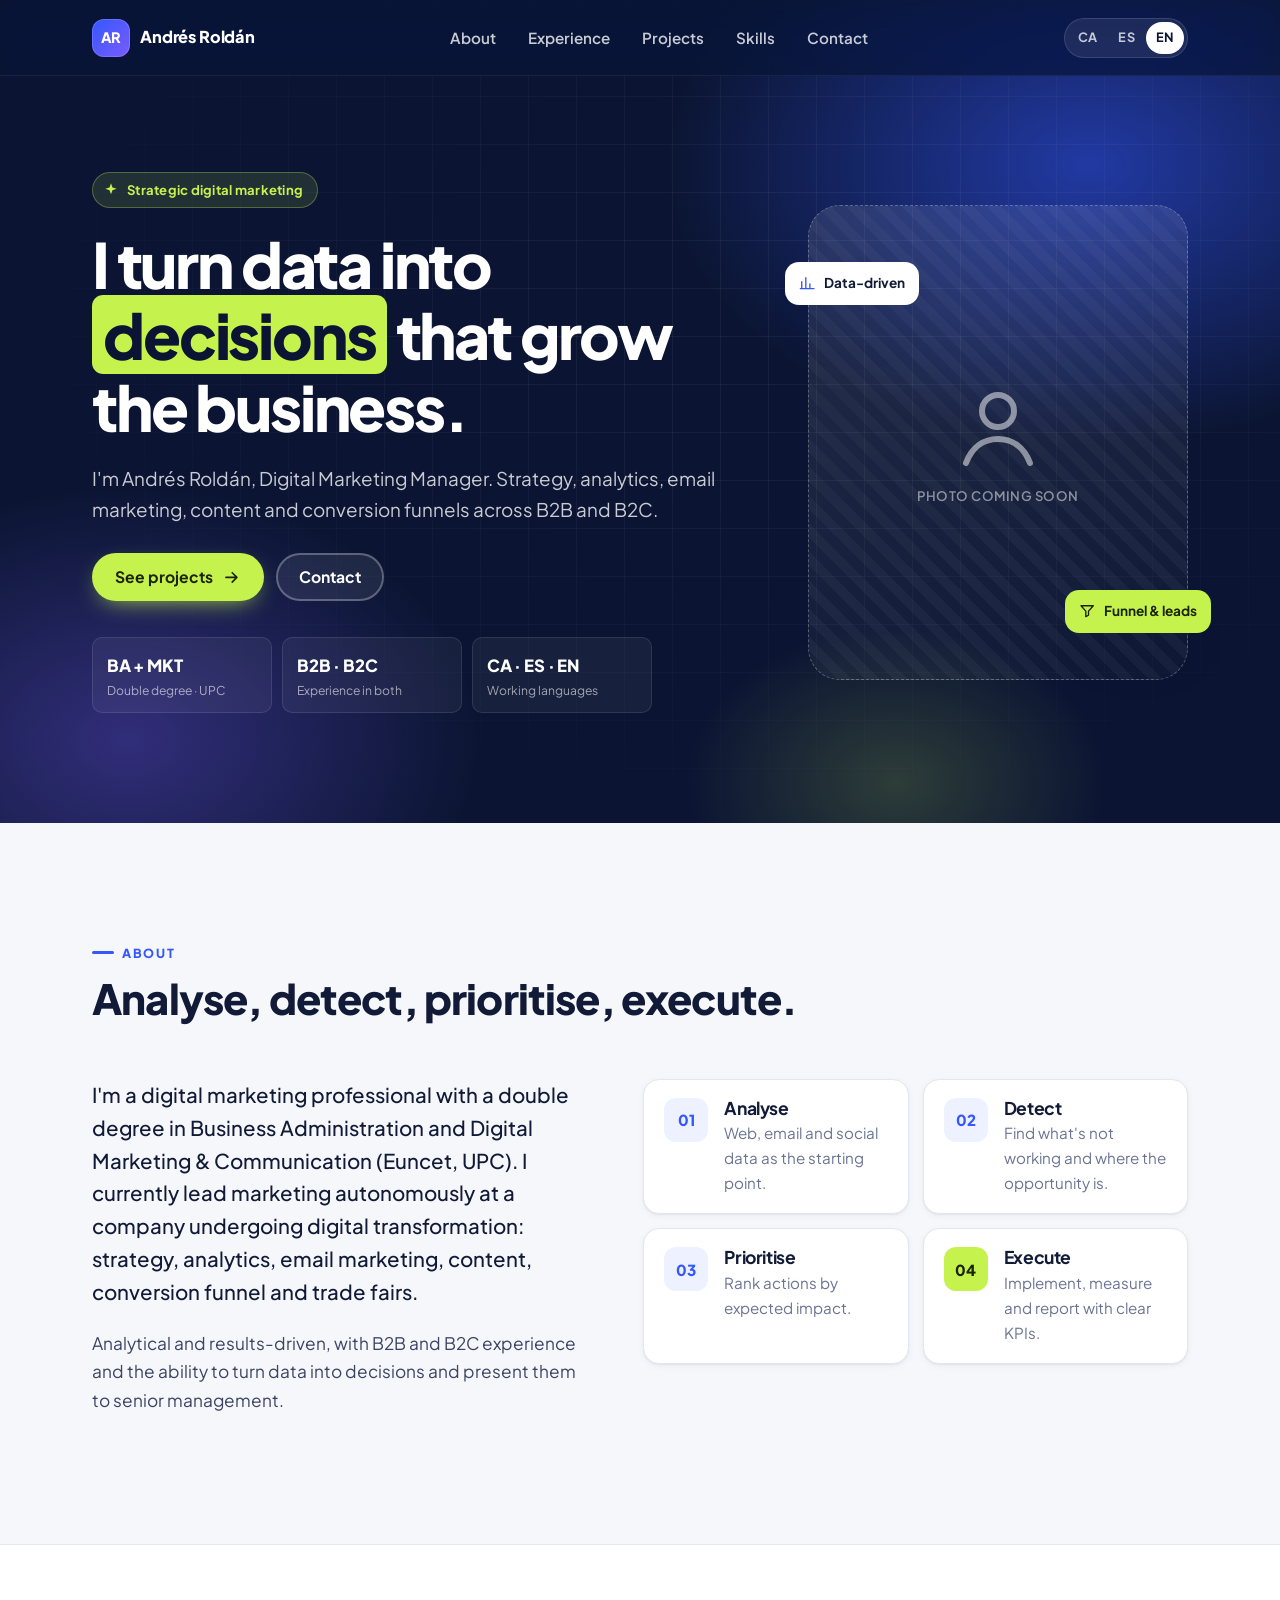
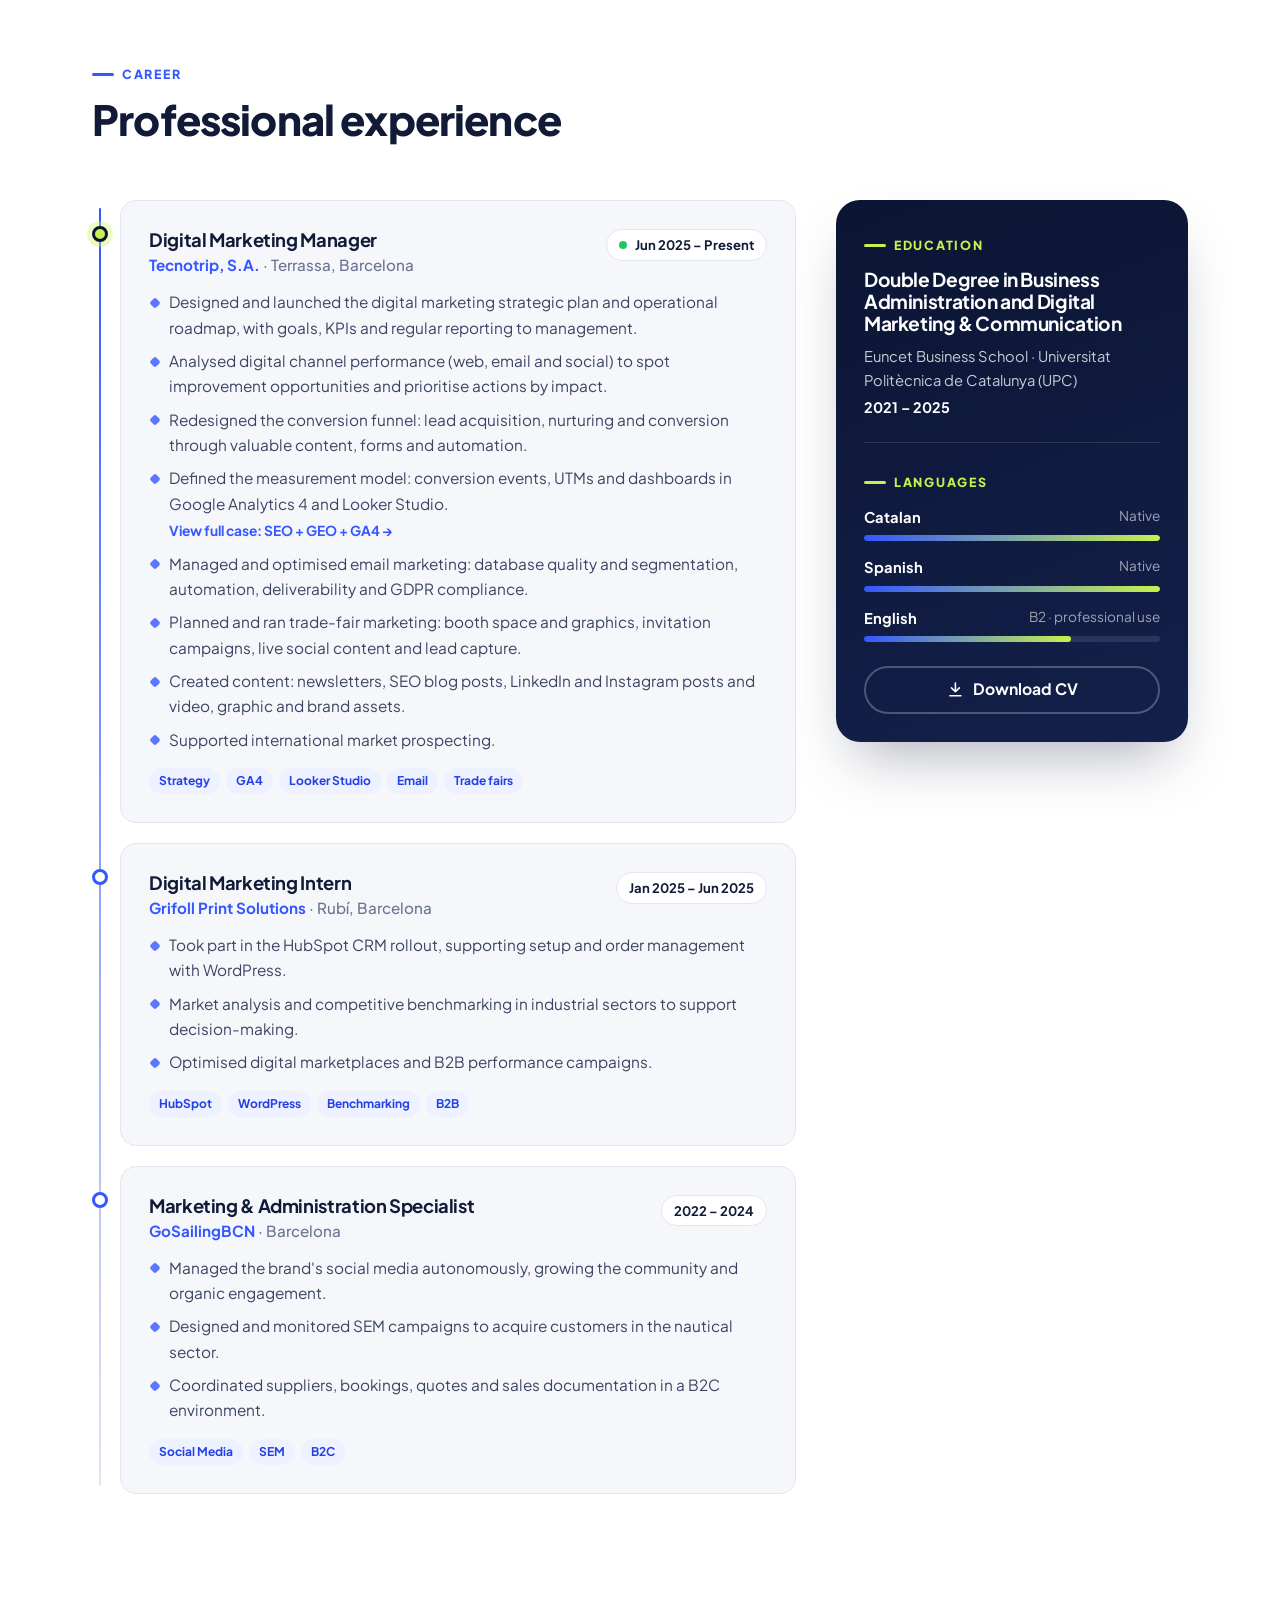
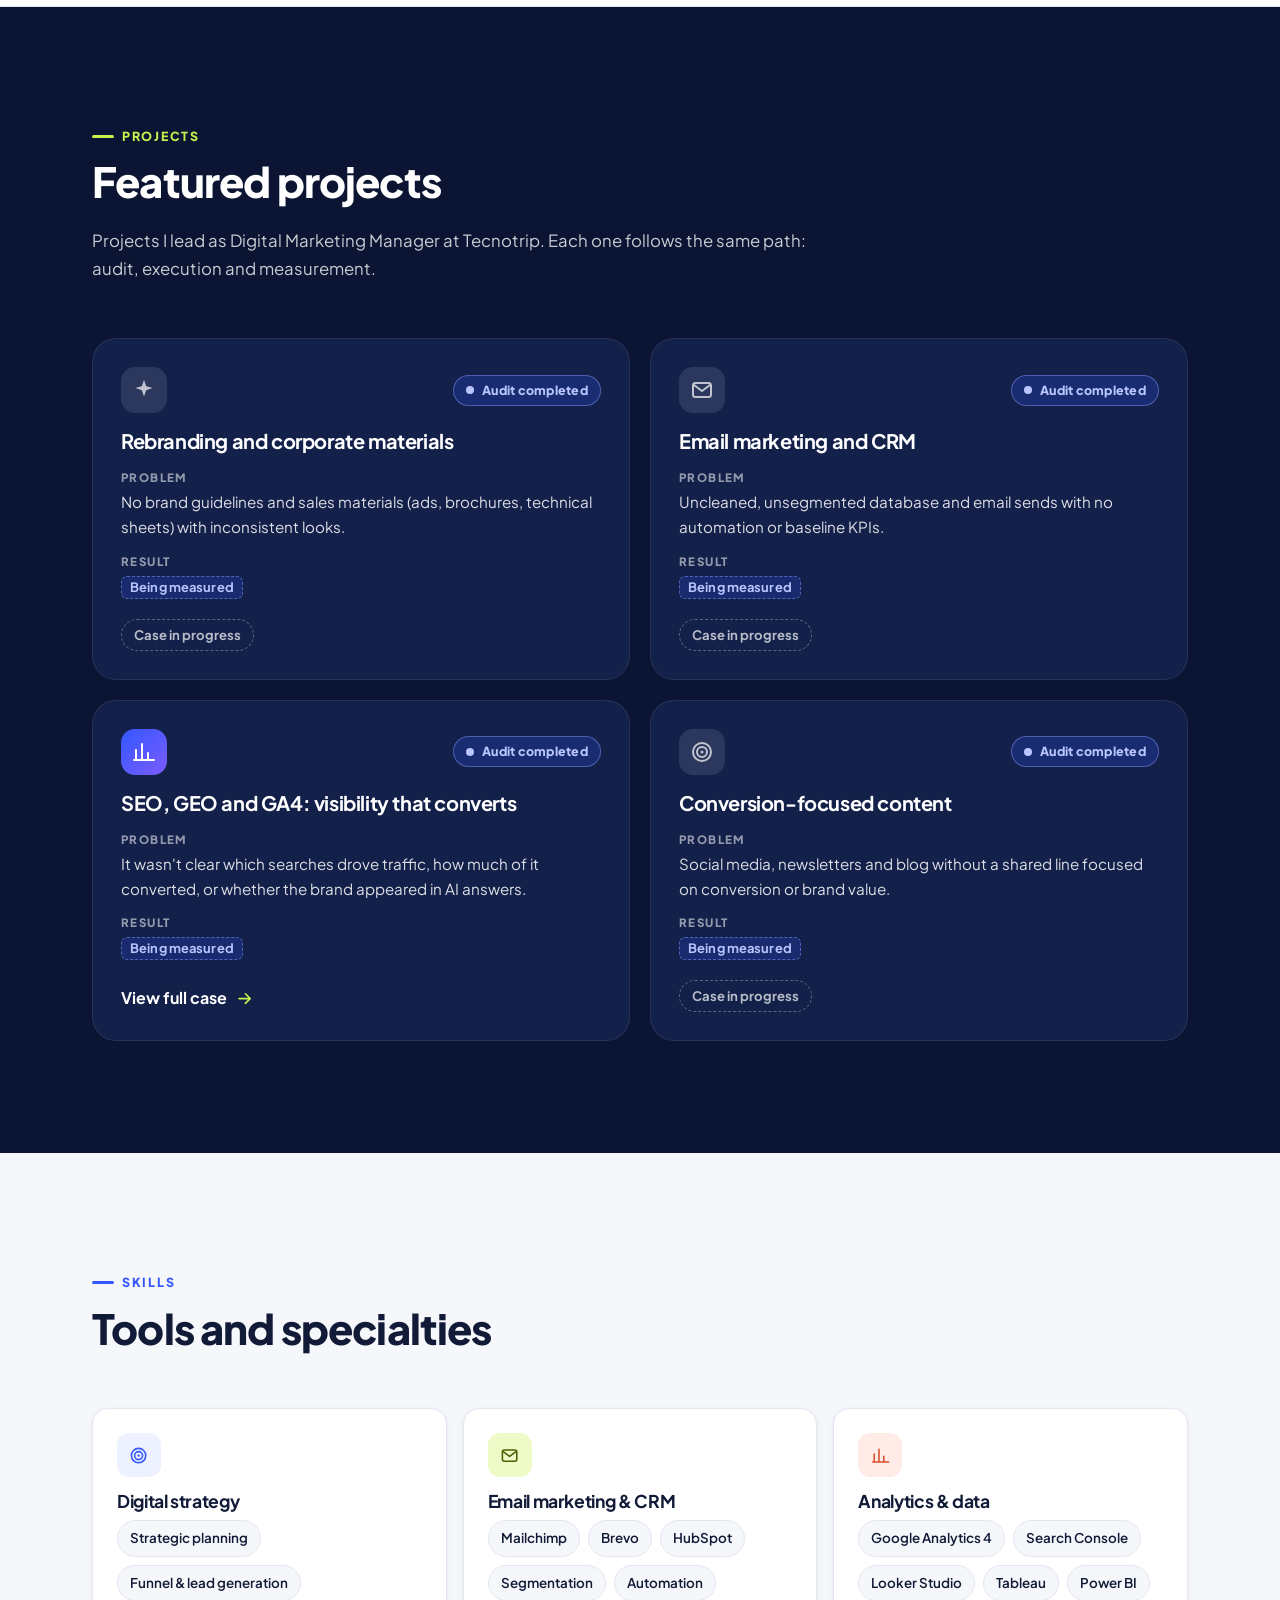
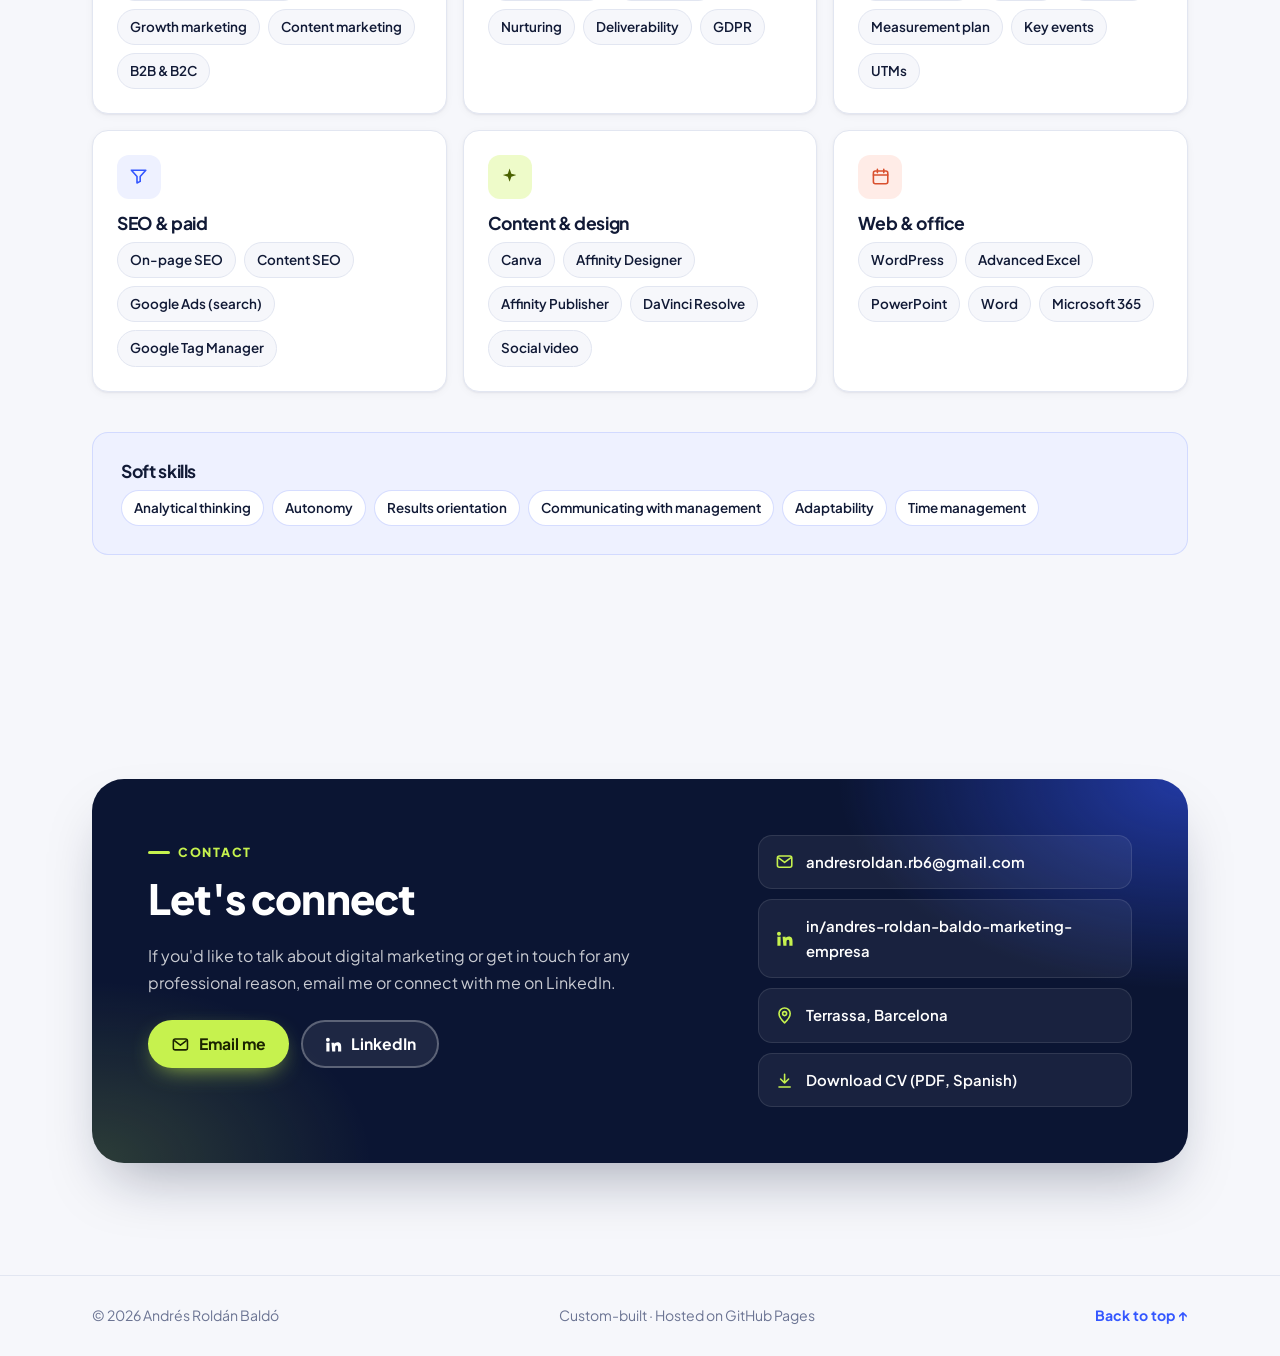
==== commit e3389817: "Add case studies hub and SEO/GEO/GA4 case study template - Projects section now sits after Experienc" ====
--- a/index.html
+++ b/index.html
@@ -16,6 +16,39 @@
   <link href="https://fonts.googleapis.com/css2?family=Plus+Jakarta+Sans:wght@400;500;600;700;800&display=swap" rel="stylesheet">
   <link rel="stylesheet" href="assets/css/styles.css">
   <script>document.documentElement.classList.add("js");</script>
+  <!-- Datos estructurados (schema.org): describen a la persona para buscadores. Invisibles para el visitante. -->
+  <script type="application/ld+json">
+  {
+    "@context": "https://schema.org",
+    "@graph": [
+      {
+        "@type": "Person",
+        "@id": "https://andresrb6.github.io/#person",
+        "name": "Andrés Roldán Baldó",
+        "url": "https://andresrb6.github.io/",
+        "email": "mailto:andresroldan.rb6@gmail.com",
+        "jobTitle": "Digital Marketing Manager",
+        "worksFor": { "@type": "Organization", "name": "Tecnotrip, S.A." },
+        "address": { "@type": "PostalAddress", "addressLocality": "Terrassa", "addressRegion": "Barcelona", "addressCountry": "ES" },
+        "alumniOf": [
+          { "@type": "CollegeOrUniversity", "name": "Euncet Business School" },
+          { "@type": "CollegeOrUniversity", "name": "Universitat Politècnica de Catalunya (UPC)" }
+        ],
+        "knowsLanguage": ["ca", "es", "en"],
+        "knowsAbout": ["Digital marketing strategy", "Email marketing", "CRM", "SEO", "Google Analytics 4", "Looker Studio", "Content marketing", "Lead generation"],
+        "sameAs": ["https://www.linkedin.com/in/andres-roldan-baldo-marketing-empresa"]
+      },
+      {
+        "@type": "WebSite",
+        "@id": "https://andresrb6.github.io/#website",
+        "url": "https://andresrb6.github.io/",
+        "name": "Andrés Roldán Baldó",
+        "inLanguage": ["ca", "es", "en"],
+        "author": { "@id": "https://andresrb6.github.io/#person" }
+      }
+    ]
+  }
+  </script>
 </head>
 <body>
   <!-- Icon sprite -->
@@ -48,8 +81,8 @@
         <ul>
           <li><a href="#about" data-i18n="nav.about">Sobre mi</a></li>
           <li><a href="#experience" data-i18n="nav.experience">Experiència</a></li>
+          <li><a href="#portfolio" data-i18n="nav.portfolio">Projectes</a></li>
           <li><a href="#skills" data-i18n="nav.skills">Competències</a></li>
-          <li><a href="#portfolio" data-i18n="nav.portfolio">Portafoli</a></li>
           <li><a href="#contact" data-i18n="nav.contact">Contacte</a></li>
         </ul>
       </nav>
@@ -80,8 +113,8 @@
       <ul class="drawer-nav">
         <li><a href="#about" data-i18n="nav.about">Sobre mi</a></li>
         <li><a href="#experience" data-i18n="nav.experience">Experiència</a></li>
+        <li><a href="#portfolio" data-i18n="nav.portfolio">Projectes</a></li>
         <li><a href="#skills" data-i18n="nav.skills">Competències</a></li>
-        <li><a href="#portfolio" data-i18n="nav.portfolio">Portafoli</a></li>
         <li><a href="#contact" data-i18n="nav.contact">Contacte</a></li>
       </ul>
     </nav>
@@ -106,7 +139,7 @@
           <h1 class="hero-title" data-i18n-html="hero.title">Converteixo dades en <em>decisions</em> que fan créixer el negoci.</h1>
           <p class="hero-lead" data-i18n="hero.lead"></p>
           <div class="hero-ctas">
-            <a class="btn btn-accent" href="#portfolio"><span data-i18n="hero.ctaPortfolio">Veure portafoli</span><svg aria-hidden="true"><use href="#i-arrow"/></svg></a>
+            <a class="btn btn-accent" href="#portfolio"><span data-i18n="hero.ctaPortfolio">Veure projectes</span><svg aria-hidden="true"><use href="#i-arrow"/></svg></a>
             <a class="btn btn-ghost" href="#contact" data-i18n="hero.ctaContact">Contacte</a>
           </div>
           <ul class="hero-facts" id="hero-facts"></ul>
@@ -172,6 +205,18 @@
       </div>
     </section>
 
+    <!-- PROJECTS (hub de casos de estudio; datos en data/casos.json) -->
+    <section class="section section--dark" id="portfolio">
+      <div class="container">
+        <div class="section-head reveal">
+          <p class="kicker" data-i18n="portfolio.kicker">Projectes</p>
+          <h2 data-i18n="portfolio.title">Projectes destacats</h2>
+          <p class="section-intro" data-i18n="portfolio.intro"></p>
+        </div>
+        <div class="projects projects--hub" id="projects" aria-live="polite"></div>
+      </div>
+    </section>
+
     <!-- SKILLS -->
     <section class="section" id="skills">
       <div class="container">
@@ -184,21 +229,6 @@
           <h3 data-i18n="skills.softTitle">Soft skills</h3>
           <ul class="chips chips--soft" id="soft-skills"></ul>
         </div>
-      </div>
-    </section>
-
-    <!-- PORTFOLIO -->
-    <section class="section section--dark" id="portfolio">
-      <div class="container">
-        <div class="section-head section-head--row reveal">
-          <div>
-            <p class="kicker" data-i18n="portfolio.kicker">Portafoli</p>
-            <h2 data-i18n="portfolio.title">Projectes destacats</h2>
-            <p class="section-intro" data-i18n="portfolio.intro"></p>
-          </div>
-          <div class="filters" id="portfolio-filters" role="toolbar" aria-label="Filtres" data-i18n-attr="aria-label:portfolio.filtersLabel"></div>
-        </div>
-        <div class="projects" id="projects" aria-live="polite"></div>
       </div>
     </section>
 
@@ -238,21 +268,11 @@
     </div>
   </footer>
 
-  <!-- Project detail modal -->
-  <dialog class="modal" id="project-modal" aria-labelledby="modal-title">
-    <div class="modal-inner">
-      <button class="modal-close" type="button" aria-label="Tancar" data-i18n-attr="aria-label:ui.close" data-modal-close>
-        <svg aria-hidden="true"><use href="#i-close"/></svg>
-      </button>
-      <div id="modal-body"></div>
-    </div>
-  </dialog>
-
   <noscript><p class="noscript">Aquesta web necessita JavaScript per mostrar el contingut. · Esta web necesita JavaScript. · This site requires JavaScript.</p></noscript>
 
   <script src="assets/js/content.js"></script>
-  <script src="data/projects.js"></script>
-  <script src="assets/js/portfolio.js"></script>
+  <script src="assets/js/cases-data.js"></script>
+  <script src="assets/js/projects-hub.js"></script>
   <script src="assets/js/main.js"></script>
 </body>
 </html>
--- a/assets/css/styles.css
+++ b/assets/css/styles.css
@@ -351,100 +351,161 @@
 .soft { margin-top: 40px; padding: 28px; border-radius: var(--radius); background: var(--primary-50); border: 1px solid rgba(52, 87, 255, .15); }
 .chips--soft .chip { background: #fff; border-color: rgba(52, 87, 255, .2); }
 
-/* Portfolio */
-.filters { display: flex; flex-wrap: wrap; gap: 8px; }
-.filter {
-  min-height: 40px; padding: 8px 16px; border-radius: 999px;
-  border: 1px solid rgba(255, 255, 255, .18); background: transparent; color: rgba(255, 255, 255, .8);
-  font-size: .88rem; font-weight: 700; transition: background-color .2s, color .2s, border-color .2s;
-}
-.filter:hover { border-color: rgba(255, 255, 255, .45); color: #fff; }
-.filter.is-active { background: var(--accent); border-color: var(--accent); color: var(--accent-ink); }
+/* Projects hub (tarjetas de casos de estudio) */
 .projects { display: grid; gap: 20px; }
 .projects-empty { padding: 40px; text-align: center; border: 1px dashed rgba(255, 255, 255, .2); border-radius: var(--radius); }
 .project-card {
-  display: flex; flex-direction: column; overflow: hidden;
+  position: relative; display: flex; flex-direction: column; overflow: hidden;
   border-radius: var(--radius-lg); background: var(--navy-2); border: 1px solid rgba(255, 255, 255, .08);
   transition: transform .3s var(--ease), border-color .3s, box-shadow .3s;
   animation: cardIn .45s var(--ease) both;
 }
 .project-card:hover { transform: translateY(-6px); border-color: rgba(198, 242, 78, .4); box-shadow: 0 30px 50px -25px rgba(0, 0, 0, .7); }
 @keyframes cardIn { from { opacity: 0; transform: translateY(12px); } to { opacity: 1; transform: none; } }
-.project-cover {
-  position: relative; aspect-ratio: 16 / 9; display: grid; place-items: center; overflow: hidden;
-  background: linear-gradient(135deg, var(--primary), #7a5cff);
-}
-.project-cover img { width: 100%; height: 100%; object-fit: cover; }
-.project-cover svg { width: 64px; height: 64px; color: #fff; opacity: .95; position: relative; }
-.project-cover::before {
-  content: ""; position: absolute; inset: 0;
-  background-image: radial-gradient(rgba(255, 255, 255, .22) 1.2px, transparent 1.2px); background-size: 18px 18px; opacity: .6;
-}
-.project-cover--lime { background: linear-gradient(135deg, #a9dc2c, var(--accent)); }
-.project-cover--lime svg { color: var(--accent-ink); }
-.project-cover--coral { background: linear-gradient(135deg, #ff5f6d, #ffb259); }
-.project-cover-client {
-  position: absolute; left: 14px; bottom: 12px; padding: 4px 10px; border-radius: 999px;
-  background: rgba(11, 21, 51, .75); color: #fff; font-size: .75rem; font-weight: 700;
-}
-.project-body { display: flex; flex-direction: column; gap: 12px; flex: 1; padding: 22px; }
-.project-body h3 { margin: 0; font-size: 1.2rem; }
-.project-body > p { margin: 0; font-size: .95rem; }
-.project-meta { display: flex; flex-wrap: wrap; align-items: center; gap: 8px; margin: 0; font-size: .8rem; font-weight: 700; color: rgba(255, 255, 255, .55); }
-.badge-sample {
-  padding: 2px 9px; border-radius: 999px; font-size: .7rem; font-weight: 800; letter-spacing: .02em;
-  background: rgba(255, 122, 89, .16); color: #ffb39f; border: 1px dashed rgba(255, 122, 89, .6);
-}
-.project-card .tag { background: rgba(255, 255, 255, .08); color: rgba(255, 255, 255, .85); }
-.project-metrics { display: grid; grid-template-columns: repeat(3, 1fr); gap: 8px; margin-top: auto; padding-top: 6px; }
-.project-metrics li { padding: 10px; border-radius: 12px; background: rgba(255, 255, 255, .05); border: 1px solid rgba(255, 255, 255, .06); min-width: 0; }
-.project-metrics strong { display: block; color: var(--accent); font-size: 1.2rem; font-weight: 800; letter-spacing: -.02em; }
-.project-metrics span { display: block; font-size: .72rem; line-height: 1.3; color: rgba(255, 255, 255, .62); overflow-wrap: anywhere; }
 .project-link {
   display: inline-flex; align-items: center; gap: 8px; align-self: flex-start;
-  margin-top: 4px; padding: 0; border: 0; background: none; color: #fff; font-weight: 700;
+  margin-top: auto; padding: 0; border: 0; background: none; color: #fff; font-weight: 700;
 }
 .project-link svg { transition: transform .2s var(--ease); color: var(--accent); }
-.project-link:hover svg { transform: translateX(4px); }
-.project-link::after { content: ""; position: absolute; inset: 0; } /* targeta sencera clicable */
-.project-card { position: relative; }
-
-/* Modal */
-.modal {
-  width: min(760px, calc(100vw - 24px)); max-height: calc(100dvh - 24px);
-  padding: 0; border: 0; border-radius: var(--radius-lg);
-  background: var(--surface); color: var(--text); box-shadow: var(--shadow-lg);
-  overflow: hidden;
-}
-.modal::backdrop { background: rgba(6, 10, 26, .7); backdrop-filter: blur(4px); }
-.modal[open] { animation: modalIn .3s var(--ease); }
-@keyframes modalIn { from { opacity: 0; transform: translateY(16px) scale(.98); } to { opacity: 1; transform: none; } }
-.modal-inner { position: relative; max-height: calc(100dvh - 24px); overflow-y: auto; overscroll-behavior: contain; }
-.modal-close {
-  position: absolute; top: 12px; right: 12px; z-index: 2;
-  display: grid; place-items: center; width: 42px; height: 42px; border-radius: 50%;
-  border: 0; background: rgba(11, 21, 51, .75); color: #fff;
-}
-.modal .project-cover { aspect-ratio: 21 / 9; }
-.modal-content { padding: clamp(20px, 4vw, 36px); }
-.modal-content h2 { font-size: clamp(1.4rem, 1.1rem + 1.2vw, 1.9rem); margin-bottom: 12px; }
-.modal-content h3 { font-size: .8rem; text-transform: uppercase; letter-spacing: .12em; color: var(--primary); margin: 24px 0 10px; }
-.modal-content p { margin: 0; }
-.modal .project-meta { color: var(--muted); margin-bottom: 8px; }
-.sample-note {
-  padding: 10px 14px; border-radius: 12px; font-size: .88rem;
-  background: rgba(255, 122, 89, .1); border: 1px dashed rgba(255, 122, 89, .6); color: #a8361a;
-}
-.modal .project-metrics li { background: var(--bg); border-color: var(--line); }
-.modal .project-metrics strong { color: var(--primary); font-size: 1.5rem; }
-.modal .project-metrics span { color: var(--muted); font-size: .8rem; }
-.modal-cols { display: grid; gap: 0 28px; }
+.project-link:hover svg, .project-card:hover .project-link svg { transform: translateX(4px); }
+.project-link::after { content: ""; position: absolute; inset: 0; } /* tarjeta entera clicable */
+
+.case-card { gap: 16px; padding: clamp(20px, 3vw, 28px); }
+.case-card h3 { margin: 0; font-size: 1.25rem; }
+.case-card-top { display: flex; align-items: center; justify-content: space-between; gap: 12px; flex-wrap: wrap; }
+.case-card-icon { display: grid; place-items: center; width: 46px; height: 46px; border-radius: 14px; background: linear-gradient(135deg, var(--primary), #7a5cff); color: #fff; }
+.case-card-icon svg { width: 24px; height: 24px; }
+.case-card-facts { display: grid; gap: 12px; margin: 0 0 4px; }
+.case-card-facts dt { font-size: .72rem; font-weight: 800; letter-spacing: .12em; text-transform: uppercase; color: rgba(255, 255, 255, .55); margin-bottom: 2px; }
+.case-card-facts dd { margin: 0; font-size: .95rem; color: rgba(255, 255, 255, .85); }
+.case-card.is-soon:hover { transform: none; border-color: rgba(255, 255, 255, .08); box-shadow: none; }
+.case-card.is-soon .case-card-icon { background: rgba(255, 255, 255, .1); color: rgba(255, 255, 255, .7); }
+.case-soon {
+  align-self: flex-start; margin-top: auto; padding: 4px 12px; border-radius: 999px;
+  border: 1px dashed rgba(255, 255, 255, .3); color: rgba(255, 255, 255, .7); font-size: .82rem; font-weight: 700;
+}
+
+/* Etiquetas de estado (sobre fondo oscuro: hub y cabecera de caso) */
+.status {
+  display: inline-flex; align-items: center; gap: 8px; padding: 4px 12px; border-radius: 999px;
+  font-size: .78rem; font-weight: 800; letter-spacing: .02em; border: 1px solid;
+}
+.status-dot { width: 8px; height: 8px; border-radius: 50%; background: currentColor; }
+.status--audit_done { color: #b9c5ff; background: rgba(52, 87, 255, .22); border-color: rgba(141, 160, 255, .45); }
+.status--in_progress { color: #ffd98a; background: rgba(255, 184, 0, .14); border-color: rgba(255, 184, 0, .45); }
+.status--measured { color: var(--accent); background: rgba(198, 242, 78, .12); border-color: rgba(198, 242, 78, .45); }
+
+/* Marcadores de dato pendiente / en medición */
+.val-pending, .val-measuring {
+  display: inline-block; padding: 1px 8px; border-radius: 6px; border: 1px dashed;
+  font-size: .85em; font-weight: 700; letter-spacing: .01em; line-height: 1.5;
+}
+.val-pending { color: #a8361a; background: rgba(255, 122, 89, .1); border-color: rgba(255, 122, 89, .6); }
+.val-measuring { color: var(--primary-600); background: var(--primary-50); border-color: rgba(52, 87, 255, .4); }
+.section--dark .val-pending, .case-hero .val-pending { color: #ffb39f; background: rgba(255, 122, 89, .14); }
+.section--dark .val-measuring, .case-hero .val-measuring { color: #b9c5ff; background: rgba(52, 87, 255, .2); border-color: rgba(141, 160, 255, .5); }
+
+/* Enlace del CV al caso */
+.xp-case-link { display: table; margin-top: 4px; font-size: .86rem; font-weight: 700; color: var(--primary); }
+
 .check-list { display: grid; gap: 8px; }
 .check-list li { position: relative; padding-left: 28px; }
 .check-list li::before {
   content: "✓"; position: absolute; left: 0; top: .1em; display: grid; place-items: center;
   width: 20px; height: 20px; border-radius: 50%; background: var(--accent); color: var(--accent-ink); font-size: .72rem; font-weight: 800;
 }
+
+/* ---------- Página de caso ---------- */
+.case-container { max-width: 960px; }
+.case-fallback, .case-empty { padding-block: 64px; }
+.case-error { padding-block: 24px; color: #a8361a; font-weight: 700; }
+.case-hero {
+  position: relative; overflow: hidden; color: rgba(255, 255, 255, .8); background: var(--navy);
+  margin-top: calc(-1 * var(--header-h));
+  padding: calc(var(--header-h) + clamp(28px, 6vw, 64px)) 0 clamp(40px, 6vw, 72px);
+}
+.case-hero-inner { position: relative; max-width: 960px; }
+.breadcrumb ol { display: flex; flex-wrap: wrap; gap: 4px 8px; font-size: .85rem; margin-bottom: 24px; }
+.breadcrumb li { display: inline-flex; align-items: center; gap: 8px; color: rgba(255, 255, 255, .6); }
+.breadcrumb li + li::before { content: "/"; color: rgba(255, 255, 255, .3); }
+.breadcrumb a { color: rgba(255, 255, 255, .85); font-weight: 600; }
+.breadcrumb [aria-current] { color: #fff; font-weight: 700; }
+.case-hero-top { display: flex; flex-wrap: wrap; align-items: center; gap: 10px 14px; margin-bottom: 16px; }
+.case-kind { font-size: .78rem; font-weight: 800; letter-spacing: .14em; text-transform: uppercase; color: var(--accent); }
+.case-title { color: #fff; font-size: clamp(2rem, 1.3rem + 3vw, 3.2rem); font-weight: 800; letter-spacing: -.03em; margin-bottom: 14px; }
+.case-subtitle { font-size: clamp(1.02rem, .95rem + .35vw, 1.18rem); max-width: 62ch; margin-bottom: 28px; }
+
+.phases { display: flex; flex-wrap: wrap; gap: 8px; margin-bottom: 28px; }
+.phase {
+  display: inline-flex; align-items: center; gap: 8px; padding: 6px 14px 6px 6px; border-radius: 999px;
+  font-size: .85rem; font-weight: 700; border: 1px solid rgba(255, 255, 255, .14); color: rgba(255, 255, 255, .6);
+}
+.phase-dot { display: grid; place-items: center; width: 24px; height: 24px; border-radius: 50%; font-size: .75rem; font-weight: 800; background: rgba(255, 255, 255, .1); }
+.phase--done { color: #fff; border-color: rgba(198, 242, 78, .45); }
+.phase--done .phase-dot { background: var(--accent); color: var(--accent-ink); }
+.phase--next { color: #fff; border-style: dashed; border-color: rgba(255, 255, 255, .4); }
+
+.case-meta { display: grid; gap: 14px 28px; margin: 0; padding-top: 24px; border-top: 1px solid rgba(255, 255, 255, .12); }
+.case-meta dt { font-size: .72rem; font-weight: 800; letter-spacing: .12em; text-transform: uppercase; color: rgba(255, 255, 255, .55); margin-bottom: 4px; }
+.case-meta dd { margin: 0; color: #fff; font-weight: 600; }
+.case-meta .chip { background: rgba(255, 255, 255, .08); border-color: rgba(255, 255, 255, .14); color: #fff; }
+
+.case-section { padding: clamp(48px, 7vw, 80px) 0; }
+.case-section--alt { background: var(--surface); border-block: 1px solid var(--line); }
+.case-section h2 { font-size: clamp(1.5rem, 1.15rem + 1.5vw, 2.1rem); }
+.case-section h2::before { content: ""; display: block; width: 32px; height: 4px; border-radius: 4px; background: var(--primary); margin-bottom: 14px; }
+.case-section h3 { margin: 32px 0 14px; }
+.prose p { font-size: 1.06rem; max-width: 70ch; }
+.case-lead { font-size: 1.04rem; margin-bottom: 20px; }
+
+.stats { display: grid; grid-template-columns: repeat(auto-fill, minmax(200px, 1fr)); gap: 12px; }
+.stat { display: flex; flex-direction: column; gap: 6px; padding: 18px; border-radius: var(--radius); background: var(--bg); border: 1px solid var(--line); }
+.stat-value { font-size: 1.4rem; font-weight: 800; color: var(--ink); letter-spacing: -.02em; }
+.stat-value .val-pending, .stat-value .val-measuring { font-size: .8rem; }
+.stat-label { font-size: .88rem; color: var(--muted); line-height: 1.4; }
+.findings { display: grid; gap: 10px; }
+.findings li { display: grid; gap: 4px; padding: 14px 16px; border-left: 3px solid var(--primary); background: var(--bg); border-radius: 0 var(--radius-sm) var(--radius-sm) 0; }
+.findings strong { color: var(--ink); }
+
+.actions { display: grid; gap: 10px; }
+.actions li {
+  position: relative; display: flex; align-items: flex-start; justify-content: space-between; gap: 12px 16px;
+  padding: 14px 16px 14px 48px; border-radius: var(--radius-sm); background: var(--surface); border: 1px solid var(--line);
+}
+.actions li::before {
+  content: ""; position: absolute; left: 16px; top: 16px; width: 20px; height: 20px; border-radius: 50%;
+  border: 2px dashed var(--muted); box-sizing: border-box;
+}
+.actions li.is-done::before { content: "✓"; display: grid; place-items: center; border: 0; background: var(--accent); color: var(--accent-ink); font-size: .72rem; font-weight: 800; }
+.action-state { flex-shrink: 0; padding: 2px 10px; border-radius: 999px; font-size: .74rem; font-weight: 800; }
+.action-state--done { background: rgba(198, 242, 78, .35); color: #3d5200; }
+.action-state--planned { background: var(--primary-50); color: var(--primary-600); }
+
+.kpi-table-wrap { overflow-x: auto; border-radius: var(--radius); border: 1px solid var(--line); background: var(--surface); }
+.kpi-table { width: 100%; min-width: 480px; border-collapse: collapse; font-size: .95rem; }
+.kpi-table caption { padding: 16px 18px 4px; text-align: left; font-weight: 800; color: var(--ink); }
+.kpi-table th, .kpi-table td { padding: 14px 18px; text-align: left; border-bottom: 1px solid var(--line); vertical-align: middle; }
+.kpi-table thead th { font-size: .74rem; font-weight: 800; letter-spacing: .12em; text-transform: uppercase; color: var(--muted); }
+.kpi-table tbody th { color: var(--ink); font-weight: 700; }
+.kpi-table tbody tr:last-child > * { border-bottom: 0; }
+.kpi-table .kpi-arrow { width: 1%; padding-inline: 0; color: var(--primary); font-weight: 800; }
+.case-note { margin: 12px 0 0; font-size: .85rem; color: var(--muted); }
+
+.learn-grid { display: grid; gap: 16px; }
+.learn-card { padding: 24px; border-radius: var(--radius); background: var(--surface); border: 1px solid var(--line); box-shadow: var(--shadow-sm); }
+.learn-card h3 { margin: 0 0 14px; }
+.val-measuring-block { margin: 0; color: var(--muted); font-style: italic; }
+
+.case-nav { padding: clamp(40px, 6vw, 64px) 0; background: var(--bg); border-top: 1px solid var(--line); }
+.pager { display: grid; gap: 12px; margin-bottom: 24px; }
+.pager-link {
+  display: grid; gap: 4px; padding: 18px 20px; border-radius: var(--radius); background: var(--surface); border: 1px solid var(--line);
+  color: var(--ink); text-decoration: none !important; transition: border-color .2s, transform .2s var(--ease);
+}
+.pager-link:hover { border-color: var(--primary); transform: translateY(-2px); }
+.pager-link span { font-size: .8rem; font-weight: 700; color: var(--primary); }
+.pager-link--next { text-align: right; }
+.case-back { display: flex; flex-wrap: wrap; gap: 12px; }
 
 /* Contact */
 .contact-card {
@@ -495,7 +556,9 @@
 @media (min-width: 600px) {
   .skills-grid { grid-template-columns: repeat(2, 1fr); }
   .projects { grid-template-columns: repeat(2, 1fr); }
-  .modal-cols { grid-template-columns: 1fr 1fr; }
+  .pager { grid-template-columns: 1fr 1fr; }
+  .learn-grid { grid-template-columns: 1fr 1fr; }
+  .case-meta { grid-template-columns: auto auto 1fr; }
   .method { grid-template-columns: 1fr 1fr; }
 }
 @media (min-width: 960px) {
@@ -508,7 +571,6 @@
   .about-grid { grid-template-columns: 1fr 1.1fr; gap: 56px; align-items: start; }
   .xp-layout { grid-template-columns: 1.6fr .8fr; gap: 40px; }
   .skills-grid { grid-template-columns: repeat(3, 1fr); }
-  .projects { grid-template-columns: repeat(3, 1fr); }
   .contact-card { grid-template-columns: 1.2fr .8fr; gap: 48px; }
 }
 @media (max-width: 959px) {
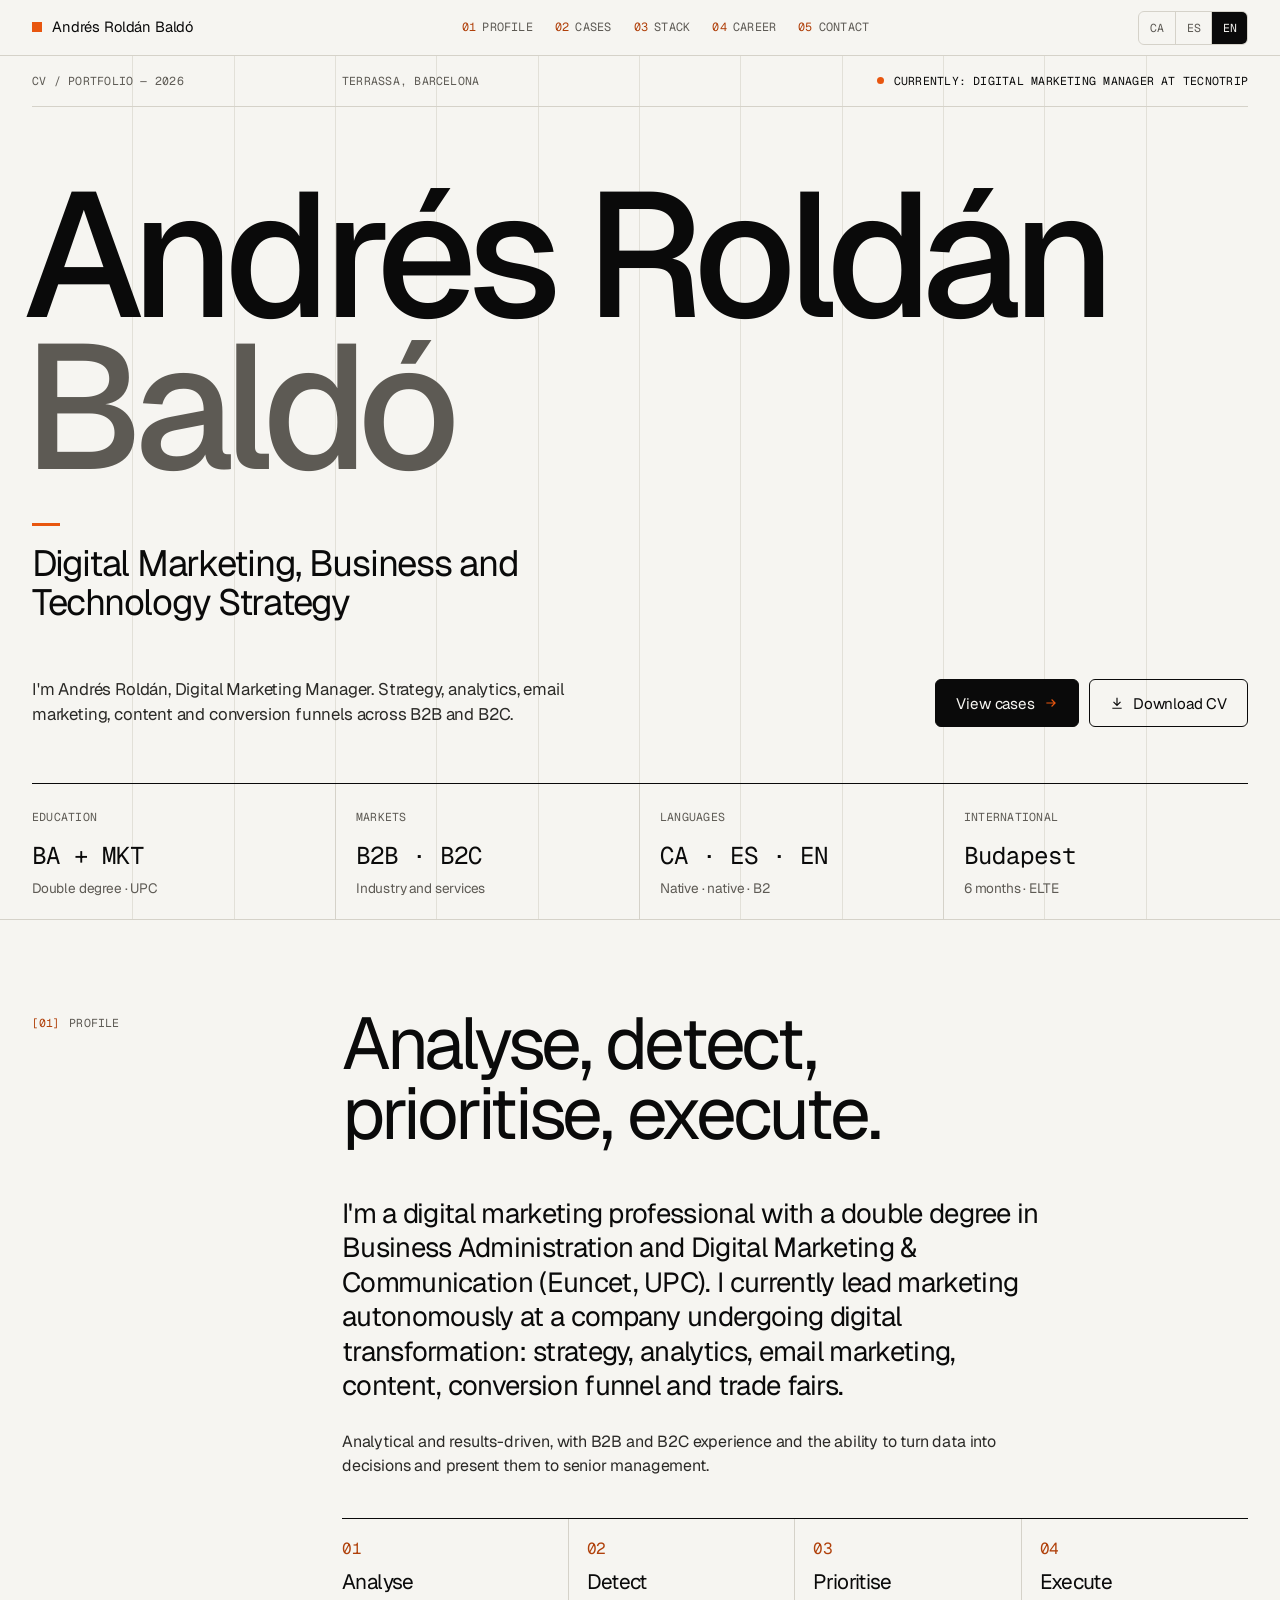
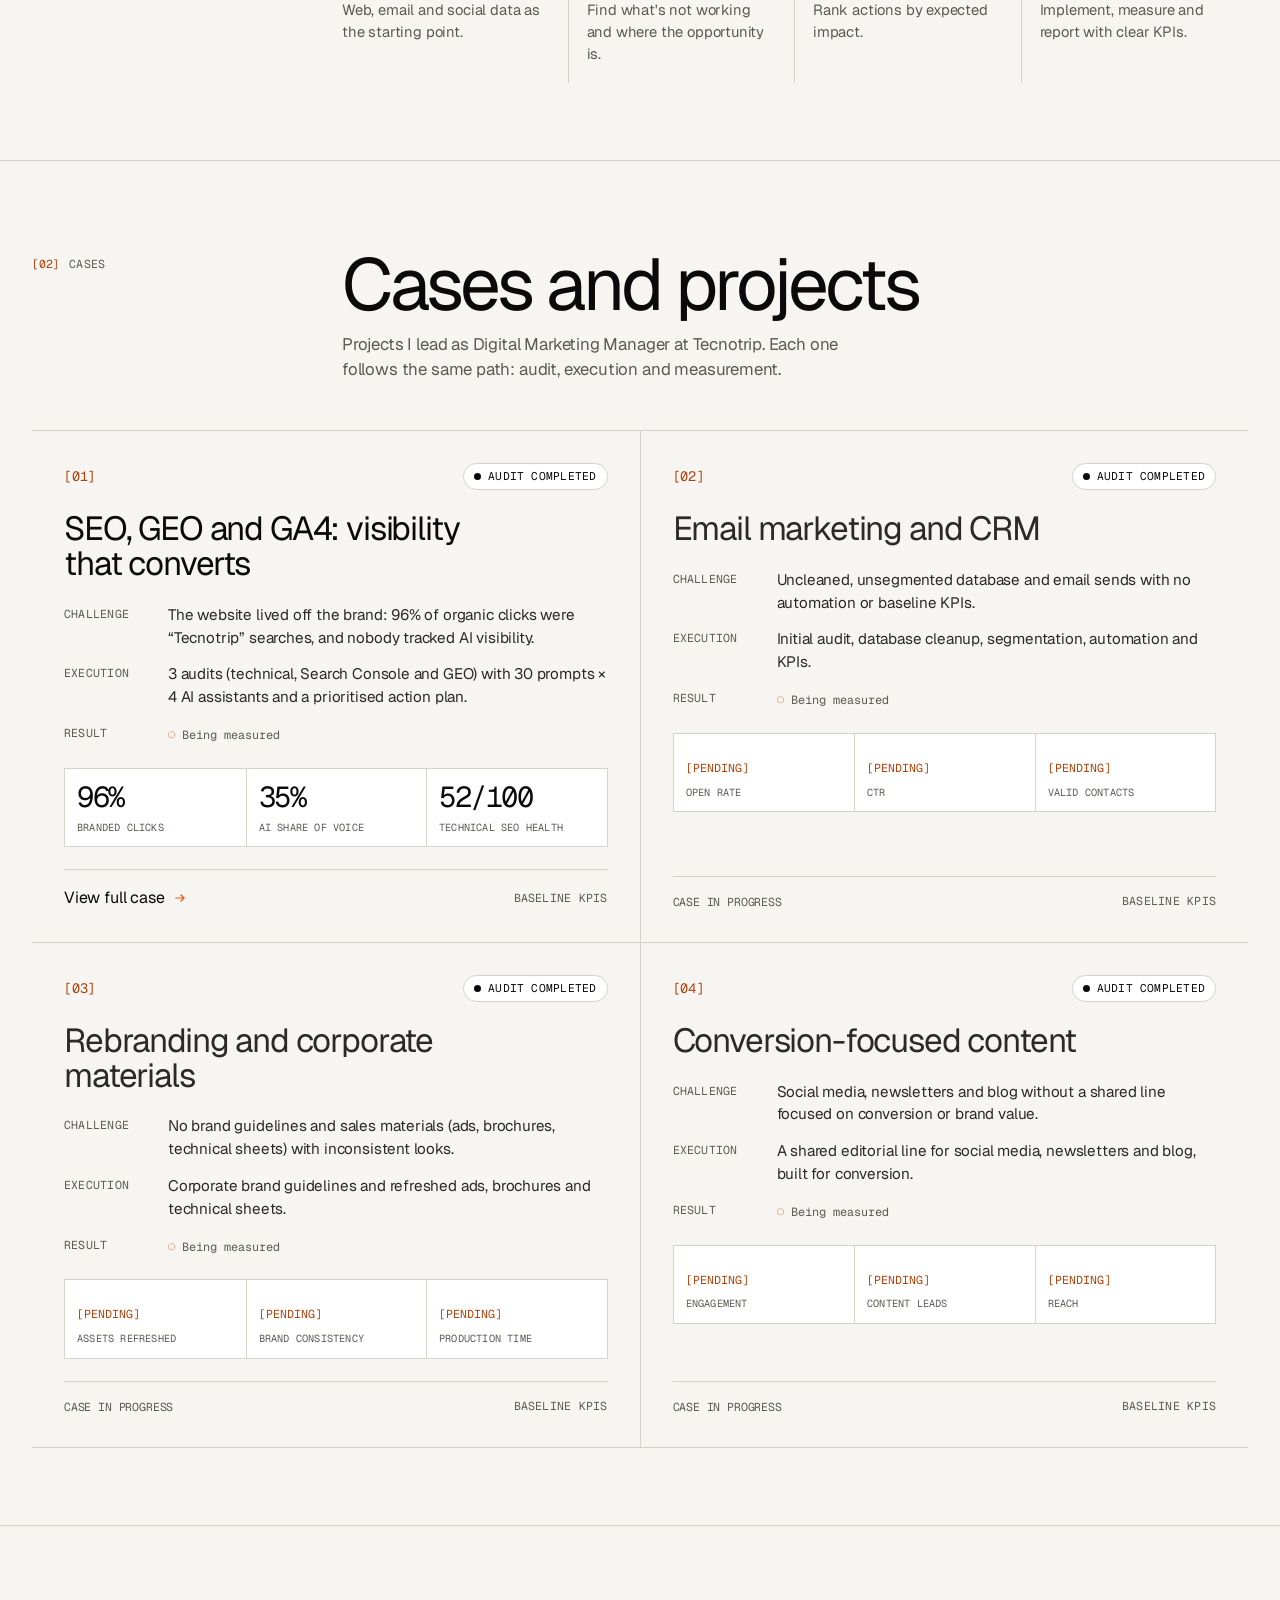
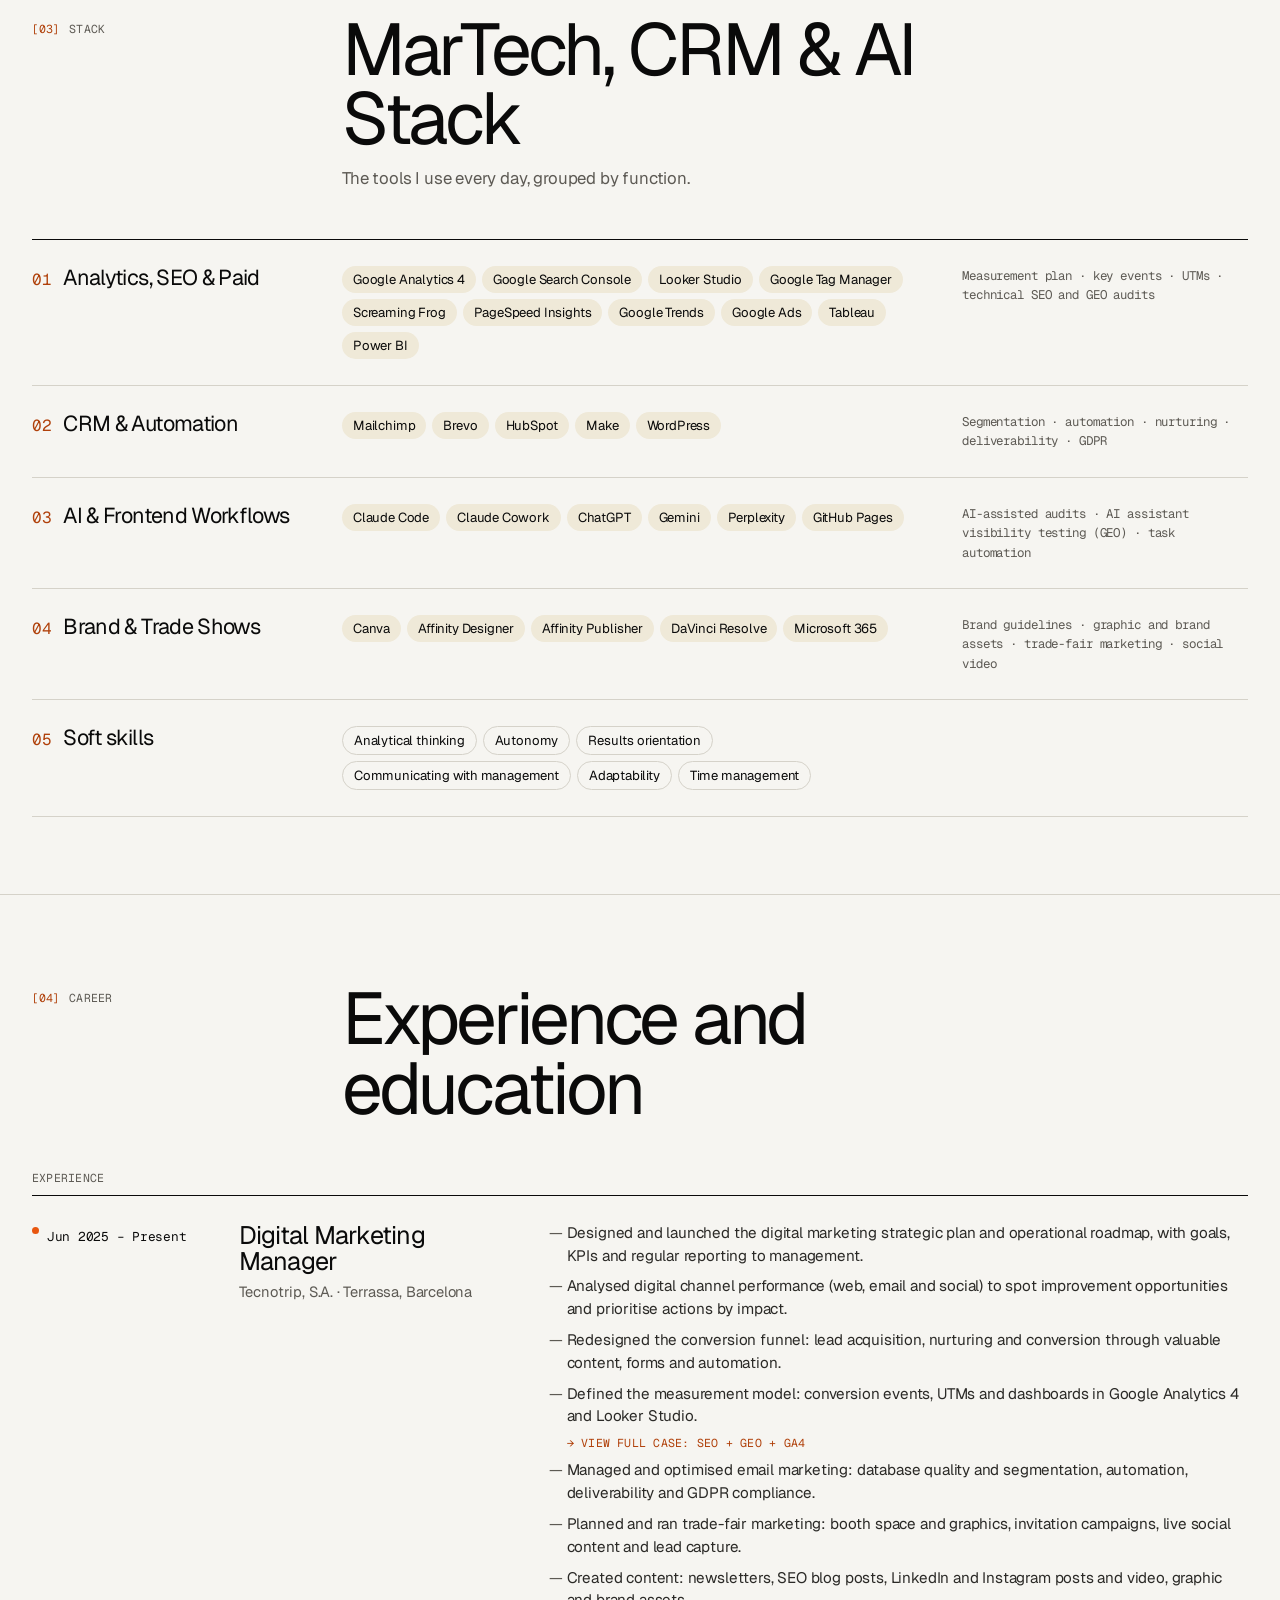
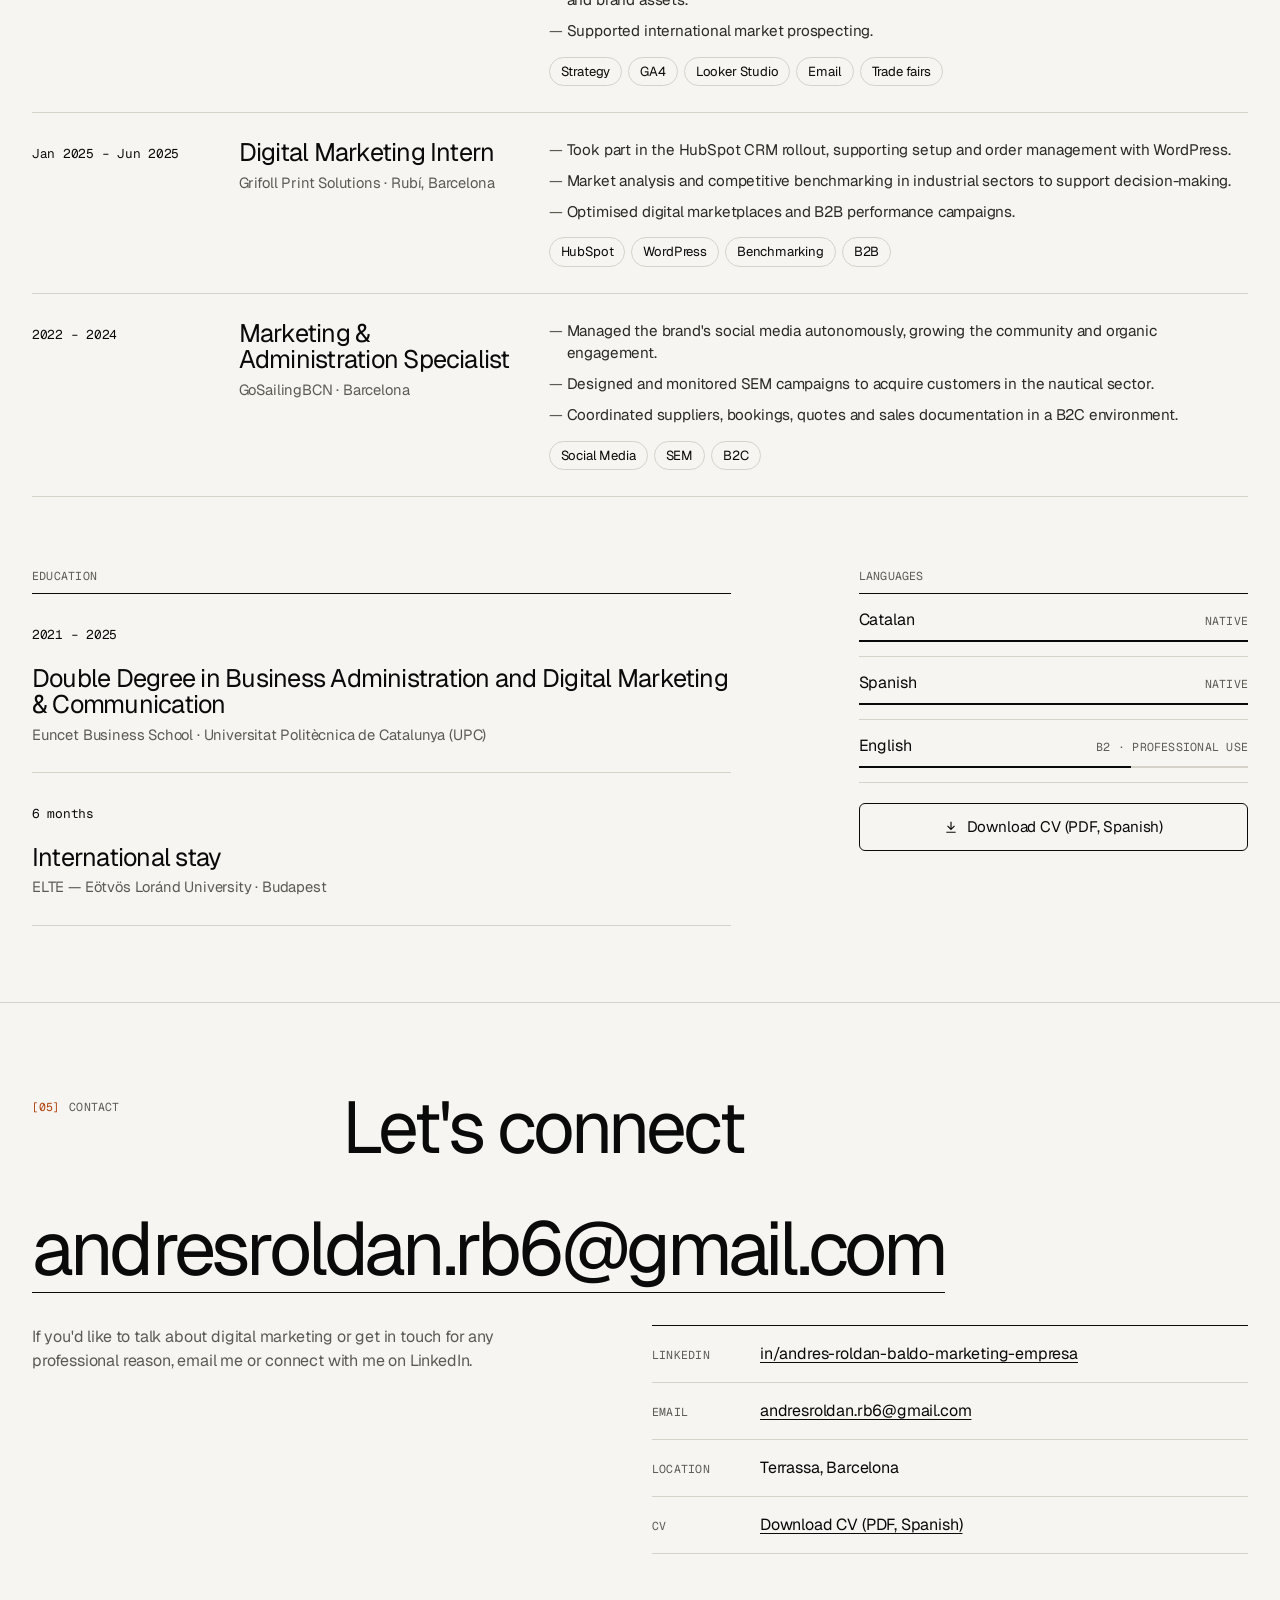
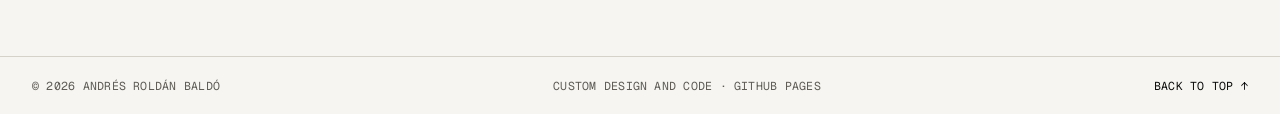
==== commit 1c2591cd: "Redesign site: editorial grid, case study cards and tech stack sheet Merge three reference design sy" ====
--- a/index.html
+++ b/index.html
@@ -6,14 +6,18 @@
   <title>Andrés Roldán Baldó · Màrqueting Digital</title>
   <meta name="description" content="Andrés Roldán Baldó — Responsable de Màrqueting Digital. Estratègia, analítica, email marketing, continguts i funnel de conversió en entorns B2B i B2C.">
   <meta name="author" content="Andrés Roldán Baldó">
-  <meta name="theme-color" content="#0b1533">
+  <meta name="theme-color" content="#f6f5f1">
+  <link rel="canonical" href="https://andresrb6.github.io/">
   <meta property="og:type" content="website">
-  <meta property="og:title" content="Andrés Roldán Baldó · Màrqueting Digital">
-  <meta property="og:description" content="CV i portafoli: estratègia digital, analítica, email marketing i funnel de conversió.">
+  <meta property="og:site_name" content="Andrés Roldán Baldó">
+  <meta property="og:url" content="https://andresrb6.github.io/">
+  <meta property="og:title" content="Andrés Roldán Baldó · Digital Marketing">
+  <meta property="og:description" content="CV and case studies: digital marketing, analytics, CRM and AI-search visibility.">
+  <meta name="twitter:card" content="summary">
   <link rel="icon" href="assets/img/favicon.svg" type="image/svg+xml">
   <link rel="preconnect" href="https://fonts.googleapis.com">
   <link rel="preconnect" href="https://fonts.gstatic.com" crossorigin>
-  <link href="https://fonts.googleapis.com/css2?family=Plus+Jakarta+Sans:wght@400;500;600;700;800&display=swap" rel="stylesheet">
+  <link href="https://fonts.googleapis.com/css2?family=Geist:wght@400;500&family=Geist+Mono:wght@400&display=swap" rel="stylesheet">
   <link rel="stylesheet" href="assets/css/styles.css">
   <script>document.documentElement.classList.add("js");</script>
   <!-- Datos estructurados (schema.org): describen a la persona para buscadores. Invisibles para el visitante. -->
@@ -32,10 +36,11 @@
         "address": { "@type": "PostalAddress", "addressLocality": "Terrassa", "addressRegion": "Barcelona", "addressCountry": "ES" },
         "alumniOf": [
           { "@type": "CollegeOrUniversity", "name": "Euncet Business School" },
-          { "@type": "CollegeOrUniversity", "name": "Universitat Politècnica de Catalunya (UPC)" }
+          { "@type": "CollegeOrUniversity", "name": "Universitat Politècnica de Catalunya (UPC)" },
+          { "@type": "CollegeOrUniversity", "name": "Eötvös Loránd University (ELTE)" }
         ],
         "knowsLanguage": ["ca", "es", "en"],
-        "knowsAbout": ["Digital marketing strategy", "Email marketing", "CRM", "SEO", "Google Analytics 4", "Looker Studio", "Content marketing", "Lead generation"],
+        "knowsAbout": ["Digital marketing strategy", "Email marketing", "CRM", "Marketing automation", "SEO", "Generative Engine Optimization (GEO)", "Google Analytics 4", "Looker Studio", "Content marketing", "Lead generation", "Trade-fair marketing"],
         "sameAs": ["https://www.linkedin.com/in/andres-roldan-baldo-marketing-empresa"]
       },
       {
@@ -51,39 +56,27 @@
   </script>
 </head>
 <body>
-  <!-- Icon sprite -->
+  <!-- Icones -->
   <svg width="0" height="0" style="position:absolute" aria-hidden="true">
-    <symbol id="i-menu" viewBox="0 0 24 24"><path d="M4 7h16M4 12h16M4 17h10" fill="none" stroke="currentColor" stroke-width="2" stroke-linecap="round"/></symbol>
-    <symbol id="i-close" viewBox="0 0 24 24"><path d="M6 6l12 12M18 6L6 18" fill="none" stroke="currentColor" stroke-width="2" stroke-linecap="round"/></symbol>
-    <symbol id="i-arrow" viewBox="0 0 24 24"><path d="M5 12h14M13 6l6 6-6 6" fill="none" stroke="currentColor" stroke-width="2" stroke-linecap="round" stroke-linejoin="round"/></symbol>
-    <symbol id="i-mail" viewBox="0 0 24 24"><rect x="3" y="5" width="18" height="14" rx="2.5" fill="none" stroke="currentColor" stroke-width="2"/><path d="M4 7l8 6 8-6" fill="none" stroke="currentColor" stroke-width="2" stroke-linejoin="round"/></symbol>
-    <symbol id="i-linkedin" viewBox="0 0 24 24"><path fill="currentColor" d="M4.98 3.5a2.5 2.5 0 110 5 2.5 2.5 0 010-5zM3 9.75h4V21H3zM9.5 9.75h3.8v1.6h.06c.53-1 1.84-2.05 3.78-2.05 4.05 0 4.8 2.66 4.8 6.12V21h-4v-4.95c0-1.18-.02-2.7-1.65-2.7-1.65 0-1.9 1.29-1.9 2.62V21h-3.9z"/></symbol>
-    <symbol id="i-pin" viewBox="0 0 24 24"><path d="M12 21s-7-6.2-7-11.5a7 7 0 1114 0C19 14.8 12 21 12 21z" fill="none" stroke="currentColor" stroke-width="2"/><circle cx="12" cy="9.5" r="2.5" fill="none" stroke="currentColor" stroke-width="2"/></symbol>
-    <symbol id="i-download" viewBox="0 0 24 24"><path d="M12 4v11M7 10l5 5 5-5M5 20h14" fill="none" stroke="currentColor" stroke-width="2" stroke-linecap="round" stroke-linejoin="round"/></symbol>
-    <symbol id="i-chart" viewBox="0 0 24 24"><path d="M4 20V10M10 20V4M16 20v-7M22 20H2" fill="none" stroke="currentColor" stroke-width="2" stroke-linecap="round"/></symbol>
-    <symbol id="i-funnel" viewBox="0 0 24 24"><path d="M3 4h18l-7 8v6l-4 2v-8z" fill="none" stroke="currentColor" stroke-width="2" stroke-linejoin="round"/></symbol>
-    <symbol id="i-event" viewBox="0 0 24 24"><rect x="3" y="5" width="18" height="16" rx="2.5" fill="none" stroke="currentColor" stroke-width="2"/><path d="M3 10h18M8 3v4M16 3v4" fill="none" stroke="currentColor" stroke-width="2" stroke-linecap="round"/></symbol>
-    <symbol id="i-target" viewBox="0 0 24 24"><circle cx="12" cy="12" r="9" fill="none" stroke="currentColor" stroke-width="2"/><circle cx="12" cy="12" r="5" fill="none" stroke="currentColor" stroke-width="2"/><circle cx="12" cy="12" r="1.5" fill="currentColor"/></symbol>
-    <symbol id="i-spark" viewBox="0 0 24 24"><path d="M12 2l2.2 6.3L20.5 10l-6.3 2.2L12 18.5l-2.2-6.3L3.5 10l6.3-1.7z" fill="currentColor"/></symbol>
-    <symbol id="i-user" viewBox="0 0 24 24"><circle cx="12" cy="8" r="4" fill="none" stroke="currentColor" stroke-width="1.5"/><path d="M4 21c1.5-4 4.5-6 8-6s6.5 2 8 6" fill="none" stroke="currentColor" stroke-width="1.5" stroke-linecap="round"/></symbol>
+    <symbol id="i-menu" viewBox="0 0 24 24"><path d="M3 8h18M3 16h18" fill="none" stroke="currentColor" stroke-width="1.5"/></symbol>
+    <symbol id="i-close" viewBox="0 0 24 24"><path d="M5 5l14 14M19 5L5 19" fill="none" stroke="currentColor" stroke-width="1.5"/></symbol>
+    <symbol id="i-arrow" viewBox="0 0 24 24"><path d="M4 12h15M13 6l6 6-6 6" fill="none" stroke="currentColor" stroke-width="2"/></symbol>
+    <symbol id="i-download" viewBox="0 0 24 24"><path d="M12 3v13M6 10l6 6 6-6M4 21h16" fill="none" stroke="currentColor" stroke-width="2"/></symbol>
   </svg>
 
   <a class="skip-link" href="#main" data-i18n="ui.skip">Salta al contingut</a>
 
   <header class="site-header" id="top">
-    <div class="container header-inner">
-      <a class="brand" href="#hero" aria-label="Andrés Roldán Baldó">
-        <span class="brand-mark" aria-hidden="true">AR</span>
-        <span class="brand-name">Andrés Roldán</span>
-      </a>
-
-      <nav class="nav-desktop" aria-label="Principal" data-i18n-attr="aria-label:ui.navLabel">
+    <div class="wrap header-inner">
+      <a class="brand" href="#hero"><span class="brand-mark" aria-hidden="true"></span><span class="brand-name">Andrés Roldán Baldó</span></a>
+
+      <nav class="nav-desktop" aria-label="Navegació principal" data-i18n-attr="aria-label:ui.navLabel">
         <ul>
-          <li><a href="#about" data-i18n="nav.about">Sobre mi</a></li>
-          <li><a href="#experience" data-i18n="nav.experience">Experiència</a></li>
-          <li><a href="#portfolio" data-i18n="nav.portfolio">Projectes</a></li>
-          <li><a href="#skills" data-i18n="nav.skills">Competències</a></li>
-          <li><a href="#contact" data-i18n="nav.contact">Contacte</a></li>
+          <li><a href="#about"><span>01</span><b data-i18n="nav.about">Perfil</b></a></li>
+          <li><a href="#portfolio"><span>02</span><b data-i18n="nav.portfolio">Casos</b></a></li>
+          <li><a href="#skills"><span>03</span><b data-i18n="nav.skills">Stack</b></a></li>
+          <li><a href="#experience"><span>04</span><b data-i18n="nav.experience">Trajectòria</b></a></li>
+          <li><a href="#contact"><span>05</span><b data-i18n="nav.contact">Contacte</b></a></li>
         </ul>
       </nav>
 
@@ -100,78 +93,69 @@
     </div>
   </header>
 
-  <!-- Mobile drawer -->
+  <!-- Calaix mòbil -->
   <div class="drawer-overlay" data-drawer-close hidden></div>
   <aside class="drawer" id="drawer" aria-hidden="true" aria-label="Menú" tabindex="-1">
     <div class="drawer-head">
-      <span class="brand-mark" aria-hidden="true">AR</span>
+      <span class="label" data-i18n="ui.index">Índex</span>
       <button class="drawer-close" type="button" data-drawer-close aria-label="Tancar menú" data-i18n-attr="aria-label:ui.closeMenu">
         <svg aria-hidden="true"><use href="#i-close"/></svg>
       </button>
     </div>
     <nav aria-label="Mòbil">
       <ul class="drawer-nav">
-        <li><a href="#about" data-i18n="nav.about">Sobre mi</a></li>
-        <li><a href="#experience" data-i18n="nav.experience">Experiència</a></li>
-        <li><a href="#portfolio" data-i18n="nav.portfolio">Projectes</a></li>
-        <li><a href="#skills" data-i18n="nav.skills">Competències</a></li>
-        <li><a href="#contact" data-i18n="nav.contact">Contacte</a></li>
+        <li><a href="#about"><span>01</span><b data-i18n="nav.about">Perfil</b></a></li>
+        <li><a href="#portfolio"><span>02</span><b data-i18n="nav.portfolio">Casos</b></a></li>
+        <li><a href="#skills"><span>03</span><b data-i18n="nav.skills">Stack</b></a></li>
+        <li><a href="#experience"><span>04</span><b data-i18n="nav.experience">Trajectòria</b></a></li>
+        <li><a href="#contact"><span>05</span><b data-i18n="nav.contact">Contacte</b></a></li>
       </ul>
     </nav>
     <div class="drawer-foot">
-      <p class="drawer-label" data-i18n="ui.langLabel">Idioma</p>
+      <p class="label" data-i18n="ui.langLabel">Idioma</p>
       <div class="lang-switch lang-switch--lg" role="group" aria-label="Idioma" data-i18n-attr="aria-label:ui.langLabel">
         <button type="button" data-lang="ca" lang="ca">Català</button>
         <button type="button" data-lang="es" lang="es">Español</button>
         <button type="button" data-lang="en" lang="en">English</button>
       </div>
-      <a class="btn btn-primary btn-block" href="#contact" data-i18n="hero.ctaContact">Contacte</a>
+      <a class="btn btn-outline btn-block" href="assets/docs/CV_Andres_Roldan_ES_2026.pdf" download><svg aria-hidden="true"><use href="#i-download"/></svg><span data-i18n="hero.ctaCv">Descarregar CV</span></a>
     </div>
   </aside>
 
   <main id="main">
-    <!-- HERO -->
-    <section class="hero" id="hero">
-      <div class="hero-bg" aria-hidden="true"></div>
-      <div class="container hero-grid">
-        <div class="hero-copy reveal">
-          <p class="eyebrow"><svg aria-hidden="true"><use href="#i-spark"/></svg><span data-i18n="hero.eyebrow">Màrqueting digital estratègic</span></p>
-          <h1 class="hero-title" data-i18n-html="hero.title">Converteixo dades en <em>decisions</em> que fan créixer el negoci.</h1>
-          <p class="hero-lead" data-i18n="hero.lead"></p>
+    <!-- 00 · HERO -->
+    <section class="hero" id="hero" aria-labelledby="hero-name">
+      <div class="wrap hero-inner">
+        <div class="hero-grid-bg" aria-hidden="true"><span></span><span></span><span></span><span></span><span></span><span></span><span></span><span></span><span></span><span></span><span></span><span></span></div>
+        <div class="hero-meta">
+          <span class="label" data-i18n="hero.kicker">CV / Portafoli — 2026</span>
+          <span class="label" data-i18n="hero.location">Terrassa, Barcelona</span>
+          <span class="label live"><span class="dot dot--live" aria-hidden="true"></span><span data-i18n="hero.status">Actualment: Responsable de Màrqueting Digital a Tecnotrip</span></span>
+        </div>
+        <h1 class="hero-name" id="hero-name"><span>Andrés Roldán</span><span class="hero-name-last">Baldó</span></h1>
+        <div class="hero-bottom">
+          <div class="hero-copy">
+            <p class="hero-role" data-i18n="hero.role">Màrqueting Digital, Negoci i Estratègia Tecnològica</p>
+            <p class="hero-lead" data-i18n="hero.lead"></p>
+          </div>
           <div class="hero-ctas">
-            <a class="btn btn-accent" href="#portfolio"><span data-i18n="hero.ctaPortfolio">Veure projectes</span><svg aria-hidden="true"><use href="#i-arrow"/></svg></a>
-            <a class="btn btn-ghost" href="#contact" data-i18n="hero.ctaContact">Contacte</a>
-          </div>
-          <ul class="hero-facts" id="hero-facts"></ul>
-        </div>
-
-        <div class="hero-visual reveal">
-          <!-- PHOTO PLACEHOLDER: substitueix per <img src="assets/img/andres-roldan.webp" ...> quan tinguis la foto -->
-          <figure class="photo-placeholder" role="img" aria-label="Espai reservat per a la foto" data-i18n-attr="aria-label:hero.photoAlt">
-            <svg aria-hidden="true"><use href="#i-user"/></svg>
-            <figcaption data-i18n="hero.photoPending">Foto properament</figcaption>
-          </figure>
-          <div class="float-card float-card--a" aria-hidden="true">
-            <svg><use href="#i-chart"/></svg>
-            <span data-i18n="hero.float1">Data-driven</span>
-          </div>
-          <div class="float-card float-card--b" aria-hidden="true">
-            <svg><use href="#i-funnel"/></svg>
-            <span data-i18n="hero.float2">Funnel &amp; leads</span>
-          </div>
-        </div>
-      </div>
-    </section>
-
-    <!-- ABOUT -->
-    <section class="section" id="about">
-      <div class="container">
-        <div class="section-head reveal">
-          <p class="kicker" data-i18n="about.kicker">Sobre mi</p>
-          <h2 data-i18n="about.title">Analitzar, detectar, prioritzar i executar.</h2>
-        </div>
-        <div class="about-grid">
-          <div class="about-text reveal">
+            <a class="btn btn-primary" href="#portfolio"><span data-i18n="hero.ctaCases">Veure casos</span><svg aria-hidden="true"><use href="#i-arrow"/></svg></a>
+            <a class="btn btn-outline" href="assets/docs/CV_Andres_Roldan_ES_2026.pdf" download><svg aria-hidden="true"><use href="#i-download"/></svg><span data-i18n="hero.ctaCv">Descarregar CV</span></a>
+          </div>
+        </div>
+        <ul class="hero-facts" id="hero-facts"></ul>
+      </div>
+    </section>
+
+    <!-- 01 · PERFIL -->
+    <section class="section" id="about" aria-labelledby="about-title">
+      <div class="wrap">
+        <div class="section-head">
+          <p class="label"><span class="idx">[01]</span><span data-i18n="about.kicker">Perfil</span></p>
+          <h2 class="section-title reveal" id="about-title" data-i18n="about.title">Analitzar, detectar, prioritzar i executar.</h2>
+        </div>
+        <div class="profile">
+          <div class="profile-text reveal">
             <p data-i18n="about.p1"></p>
             <p data-i18n="about.p2"></p>
           </div>
@@ -180,80 +164,70 @@
       </div>
     </section>
 
-    <!-- EXPERIENCE -->
-    <section class="section section--alt" id="experience">
-      <div class="container">
-        <div class="section-head reveal">
-          <p class="kicker" data-i18n="experience.kicker">Trajectòria</p>
-          <h2 data-i18n="experience.title">Experiència professional</h2>
-        </div>
-        <div class="xp-layout">
-          <ol class="timeline" id="timeline"></ol>
-          <aside class="edu-card reveal">
-            <p class="kicker" data-i18n="education.kicker">Formació</p>
-            <h3 data-i18n="education.degree"></h3>
-            <p class="edu-school">Euncet Business School · Universitat Politècnica de Catalunya (UPC)</p>
-            <p class="edu-date">2021 – 2025</p>
-            <hr>
-            <p class="kicker" data-i18n="education.langsTitle">Idiomes</p>
+    <!-- 02 · CASOS (dades a data/casos.json) -->
+    <section class="section" id="portfolio" aria-labelledby="cases-title">
+      <div class="wrap">
+        <div class="section-head">
+          <p class="label"><span class="idx">[02]</span><span data-i18n="portfolio.kicker">Casos</span></p>
+          <h2 class="section-title reveal" id="cases-title" data-i18n="portfolio.title">Casos i projectes</h2>
+          <p class="section-intro" data-i18n="portfolio.intro"></p>
+        </div>
+        <div class="cases" id="projects" aria-live="polite"></div>
+      </div>
+    </section>
+
+    <!-- 03 · STACK -->
+    <section class="section" id="skills" aria-labelledby="stack-title">
+      <div class="wrap stack-pad">
+        <div class="section-head">
+          <p class="label"><span class="idx">[03]</span><span data-i18n="skills.kicker">Stack</span></p>
+          <h2 class="section-title reveal" id="stack-title" data-i18n="skills.title">MarTech, CRM &amp; AI Stack</h2>
+          <p class="section-intro" data-i18n="skills.intro"></p>
+        </div>
+        <div class="spec" id="stack"></div>
+      </div>
+    </section>
+
+    <!-- 04 · TRAJECTÒRIA -->
+    <section class="section" id="experience" aria-labelledby="cv-title">
+      <div class="wrap cv-pad">
+        <div class="section-head">
+          <p class="label"><span class="idx">[04]</span><span data-i18n="experience.kicker">Trajectòria</span></p>
+          <h2 class="section-title reveal" id="cv-title" data-i18n="experience.title">Experiència i formació</h2>
+        </div>
+        <div class="cv-block">
+          <div class="cv-subhead"><h3 class="label" data-i18n="experience.work">Experiència</h3></div>
+          <ol id="timeline"></ol>
+        </div>
+        <div class="cv-split">
+          <div>
+            <div class="cv-subhead"><h3 class="label" data-i18n="experience.educationTitle">Formació</h3></div>
+            <ol id="education"></ol>
+          </div>
+          <div>
+            <div class="cv-subhead"><h3 class="label" data-i18n="experience.langsTitle">Idiomes</h3></div>
             <ul class="lang-levels" id="lang-levels"></ul>
-            <a class="btn btn-outline btn-block" href="assets/docs/CV_Andres_Roldan_ES_2026.pdf" download>
-              <svg aria-hidden="true"><use href="#i-download"/></svg><span data-i18n="ui.downloadCv">Descarregar CV</span>
-            </a>
-          </aside>
-        </div>
-      </div>
-    </section>
-
-    <!-- PROJECTS (hub de casos de estudio; datos en data/casos.json) -->
-    <section class="section section--dark" id="portfolio">
-      <div class="container">
-        <div class="section-head reveal">
-          <p class="kicker" data-i18n="portfolio.kicker">Projectes</p>
-          <h2 data-i18n="portfolio.title">Projectes destacats</h2>
-          <p class="section-intro" data-i18n="portfolio.intro"></p>
-        </div>
-        <div class="projects projects--hub" id="projects" aria-live="polite"></div>
-      </div>
-    </section>
-
-    <!-- SKILLS -->
-    <section class="section" id="skills">
-      <div class="container">
-        <div class="section-head reveal">
-          <p class="kicker" data-i18n="skills.kicker">Competències</p>
-          <h2 data-i18n="skills.title">Eines i especialitats</h2>
-        </div>
-        <div class="skills-grid" id="skills-grid"></div>
-        <div class="soft reveal">
-          <h3 data-i18n="skills.softTitle">Soft skills</h3>
-          <ul class="chips chips--soft" id="soft-skills"></ul>
-        </div>
-      </div>
-    </section>
-
-    <!-- CONTACT -->
-    <section class="section" id="contact">
-      <div class="container">
-        <div class="contact-card reveal">
-          <div class="contact-copy">
-            <p class="kicker" data-i18n="contact.kicker">Contacte</p>
-            <h2 data-i18n="contact.title">Connectem?</h2>
-            <p data-i18n="contact.text"></p>
-            <div class="contact-ctas">
-              <a class="btn btn-accent" href="mailto:andresroldan.rb6@gmail.com">
-                <svg aria-hidden="true"><use href="#i-mail"/></svg><span data-i18n="contact.email">Escriu-me</span>
-              </a>
-              <a class="btn btn-ghost" href="https://www.linkedin.com/in/andres-roldan-baldo-marketing-empresa" target="_blank" rel="noopener">
-                <svg aria-hidden="true"><use href="#i-linkedin"/></svg>LinkedIn
-              </a>
-            </div>
-          </div>
-          <ul class="contact-list">
-            <li><svg aria-hidden="true"><use href="#i-mail"/></svg><a href="mailto:andresroldan.rb6@gmail.com">andresroldan.rb6@gmail.com</a></li>
-            <li><svg aria-hidden="true"><use href="#i-linkedin"/></svg><a href="https://www.linkedin.com/in/andres-roldan-baldo-marketing-empresa" target="_blank" rel="noopener">in/andres-roldan-baldo-marketing-empresa</a></li>
-            <li><svg aria-hidden="true"><use href="#i-pin"/></svg><span>Terrassa, Barcelona</span></li>
-            <li><svg aria-hidden="true"><use href="#i-download"/></svg><a href="assets/docs/CV_Andres_Roldan_ES_2026.pdf" download data-i18n="ui.downloadCvLong">Descarregar CV (PDF)</a></li>
+            <a class="btn btn-outline btn-block cv-download" href="assets/docs/CV_Andres_Roldan_ES_2026.pdf" download><svg aria-hidden="true"><use href="#i-download"/></svg><span data-i18n="ui.downloadCvLong">Descarregar CV (PDF)</span></a>
+          </div>
+        </div>
+      </div>
+    </section>
+
+    <!-- 05 · CONTACTE -->
+    <section class="section" id="contact" aria-labelledby="contact-title">
+      <div class="wrap contact">
+        <div class="section-head">
+          <p class="label"><span class="idx">[05]</span><span data-i18n="contact.kicker">Contacte</span></p>
+          <h2 class="section-title reveal" id="contact-title" data-i18n="contact.title">Connectem?</h2>
+        </div>
+        <a class="contact-email" href="mailto:andresroldan.rb6@gmail.com">andresroldan.rb6@gmail.com</a>
+        <div class="contact-side">
+          <p class="contact-text" data-i18n="contact.text"></p>
+          <ul class="contact-grid">
+            <li><span class="label">LinkedIn</span><a href="https://www.linkedin.com/in/andres-roldan-baldo-marketing-empresa" target="_blank" rel="noopener">in/andres-roldan-baldo-marketing-empresa</a></li>
+            <li><span class="label">Email</span><a href="mailto:andresroldan.rb6@gmail.com">andresroldan.rb6@gmail.com</a></li>
+            <li><span class="label" data-i18n="ui.locationLabel">Ubicació</span><span data-i18n="hero.location">Terrassa, Barcelona</span></li>
+            <li><span class="label">CV</span><a href="assets/docs/CV_Andres_Roldan_ES_2026.pdf" download data-i18n="ui.downloadCvLong">Descarregar CV (PDF)</a></li>
           </ul>
         </div>
       </div>
@@ -261,14 +235,14 @@
   </main>
 
   <footer class="site-footer">
-    <div class="container footer-inner">
+    <div class="wrap footer-inner">
       <p>© <span id="year">2026</span> Andrés Roldán Baldó</p>
-      <p class="footer-note" data-i18n="ui.footer">Fet a mida · Allotjat a GitHub Pages</p>
-      <a class="to-top" href="#hero" data-i18n="ui.toTop">Tornar a dalt ↑</a>
+      <p data-i18n="ui.footer">Disseny i codi a mida · GitHub Pages</p>
+      <a href="#top" data-i18n="ui.toTop">Tornar a dalt ↑</a>
     </div>
   </footer>
 
-  <noscript><p class="noscript">Aquesta web necessita JavaScript per mostrar el contingut. · Esta web necesita JavaScript. · This site requires JavaScript.</p></noscript>
+  <noscript><p class="noscript">Aquesta web necessita JavaScript · Esta web necesita JavaScript · This site requires JavaScript.</p></noscript>
 
   <script src="assets/js/content.js"></script>
   <script src="assets/js/cases-data.js"></script>
--- a/assets/css/styles.css
+++ b/assets/css/styles.css
@@ -1,580 +1,512 @@
 /* =========================================================
-   Andrés Roldán · Web personal
-   Paleta: navy corporatiu + blau elèctric + accent llima
+   Andrés Roldán Baldó · CV + Casos
+   Sistema: Haus Otto (macro-grid, editorial, alt contrast)
+          + Factory.ai (casos, KPIs, etiquetes mono)
+          + Frontier AI (pills, botons, micro-components)
+   Regles: un sol accent, línies d'1px, pes 400, sense ombres
+   ni gradients de color, sense fons foscos massius.
    ========================================================= */
 
 :root {
-  --navy: #0b1533;
-  --navy-2: #13204a;
-  --ink: #111a36;
-  --text: #3b4463;
-  --muted: #6b7493;
-  --bg: #f6f7fb;
-  --surface: #ffffff;
-  --line: #e2e6f1;
-  --primary: #3457ff;
-  --primary-600: #2240e6;
-  --primary-50: #eef1ff;
-  --accent: #c6f24e;
-  --accent-ink: #1b2400;
-  --coral: #ff7a59;
-
-  --radius-sm: 10px;
-  --radius: 16px;
-  --radius-lg: 24px;
-  --shadow-sm: 0 1px 2px rgba(11, 21, 51, .06), 0 2px 8px rgba(11, 21, 51, .04);
-  --shadow: 0 10px 30px -12px rgba(11, 21, 51, .18);
-  --shadow-lg: 0 30px 60px -20px rgba(11, 21, 51, .35);
-
-  --container: 1160px;
-  --gutter: clamp(16px, 4vw, 32px);
-  --header-h: 68px;
-  --font: "Plus Jakarta Sans", system-ui, -apple-system, "Segoe UI", Roboto, sans-serif;
-  --ease: cubic-bezier(.2, .7, .2, 1);
+  /* Superfícies */
+  --paper: #f6f5f1;          /* canvas blanc trencat */
+  --paper-2: #eeece6;        /* hover de files */
+  --card: #ffffff;           /* targeta aixecada */
+  --butter: #efe9d8;         /* pills (Frontier, to sobri) */
+
+  /* Text */
+  --ink: #0a0a0a;
+  --ink-2: #2b2a27;
+  --muted: #5d5a54;          /* 6,3:1 sobre --paper */
+
+  /* Línies */
+  --line: #d5d2c9;
+
+  /* Accent quirúrgic (Factory signal / Frontier ember) */
+  --accent: #e8560f;         /* punts, barres, fletxes: mai text petit */
+  --accent-ink: #b0400a;     /* text en accent (5,4:1 sobre --paper) */
+  --positive: #2f6b37;       /* estat "resultats mesurats" */
+
+  --font: "Geist", "Inter", system-ui, -apple-system, "Segoe UI", Roboto, sans-serif;
+  --mono: "Geist Mono", "JetBrains Mono", ui-monospace, SFMono-Regular, Menlo, Consolas, monospace;
+
+  --wrap: 1320px;
+  --gutter: clamp(16px, 3vw, 32px);
+  --header-h: 56px;
+  --ease: cubic-bezier(.4, 0, .2, 1);
+  --t: .18s;
 }
 
 /* ---------- Base ---------- */
 *, *::before, *::after { box-sizing: border-box; }
-html { scroll-behavior: smooth; scroll-padding-top: calc(var(--header-h) + 12px); -webkit-text-size-adjust: 100%; }
+html { scroll-behavior: smooth; scroll-padding-top: calc(var(--header-h) + 8px); -webkit-text-size-adjust: 100%; }
 body {
   margin: 0;
   font-family: var(--font);
+  font-weight: 400;
   font-size: 1rem;
-  line-height: 1.65;
-  color: var(--text);
-  background: var(--bg);
+  line-height: 1.5;
+  letter-spacing: -0.011em;
+  color: var(--ink);
+  background: var(--paper);
   -webkit-font-smoothing: antialiased;
   overflow-x: hidden;
 }
 body.no-scroll { overflow: hidden; }
 img, svg { display: block; max-width: 100%; }
-svg { width: 1.2em; height: 1.2em; flex-shrink: 0; }
-a { color: var(--primary); text-decoration: none; }
-a:hover { text-decoration: underline; }
-h1, h2, h3 { color: var(--ink); line-height: 1.15; margin: 0 0 .5em; letter-spacing: -.02em; }
-h2 { font-size: clamp(1.75rem, 1.2rem + 2.2vw, 2.6rem); font-weight: 800; }
-h3 { font-size: 1.1rem; font-weight: 700; }
+svg { width: 1em; height: 1em; flex-shrink: 0; }
+a { color: inherit; text-decoration-thickness: 1px; text-underline-offset: 3px; }
+h1, h2, h3, h4 { font-weight: 400; margin: 0; letter-spacing: -0.03em; line-height: 1.05; }
 p { margin: 0 0 1em; }
-ul, ol { margin: 0; padding: 0; list-style: none; }
-button { font: inherit; cursor: pointer; }
-:focus-visible { outline: 3px solid var(--primary); outline-offset: 3px; border-radius: 6px; }
+ul, ol, dl, dd { margin: 0; padding: 0; list-style: none; }
+button { font: inherit; color: inherit; cursor: pointer; }
+:focus-visible { outline: 2px solid var(--accent); outline-offset: 2px; }
+::selection { background: var(--ink); color: var(--paper); }
 .sr-only { position: absolute; width: 1px; height: 1px; overflow: hidden; clip: rect(0 0 0 0); white-space: nowrap; }
 
-.container { width: 100%; max-width: var(--container); margin-inline: auto; padding-inline: var(--gutter); }
+.label {
+  font-family: var(--mono); font-size: .72rem; line-height: 1.2; letter-spacing: .02em;
+  text-transform: uppercase; color: var(--muted);
+}
+.idx { font-family: var(--mono); color: var(--accent-ink); letter-spacing: -0.02em; }
+
+/* Marc del catàleg: contenidor amb línies laterals */
+.wrap { width: 100%; max-width: var(--wrap); margin-inline: auto; padding-inline: var(--gutter); }
 
 .skip-link {
-  position: absolute; left: 12px; top: -60px; z-index: 200;
-  background: var(--accent); color: var(--accent-ink); padding: 10px 16px; border-radius: 10px; font-weight: 700;
-}
-.skip-link:focus { top: 12px; }
-
-/* ---------- Buttons ---------- */
+  position: absolute; left: 8px; top: -60px; z-index: 200;
+  background: var(--ink); color: var(--paper); padding: 10px 14px; font-family: var(--mono); font-size: .8rem;
+}
+.skip-link:focus { top: 8px; }
+
+/* ---------- Botons (Frontier) ---------- */
 .btn {
-  display: inline-flex; align-items: center; justify-content: center; gap: .55em;
-  min-height: 48px; padding: .75em 1.35em;
-  border-radius: 999px; border: 2px solid transparent;
-  font-weight: 700; font-size: .98rem; line-height: 1.2;
-  transition: transform .2s var(--ease), background-color .2s, color .2s, border-color .2s, box-shadow .2s;
-  text-decoration: none !important;
-}
-.btn:hover { transform: translateY(-2px); }
-.btn svg { transition: transform .2s var(--ease); }
-.btn:hover svg { transform: translateX(3px); }
-.btn-primary { background: var(--primary); color: #fff; box-shadow: 0 8px 20px -8px rgba(52, 87, 255, .7); }
-.btn-primary:hover { background: var(--primary-600); }
-.btn-accent { background: var(--accent); color: var(--accent-ink); box-shadow: 0 8px 24px -10px rgba(198, 242, 78, .9); }
-.btn-accent:hover { background: #d4f86f; }
-.btn-ghost { background: rgba(255, 255, 255, .08); color: #fff; border-color: rgba(255, 255, 255, .28); }
-.btn-ghost:hover { background: rgba(255, 255, 255, .16); border-color: rgba(255, 255, 255, .5); }
-.btn-outline { background: transparent; color: var(--ink); border-color: var(--line); }
-.btn-outline:hover { border-color: var(--primary); color: var(--primary); }
+  display: inline-flex; align-items: center; justify-content: center; gap: .6em;
+  min-height: 48px; padding: 0 20px; border-radius: 6px; border: 1px solid var(--ink);
+  font-size: .95rem; line-height: 1; text-decoration: none; white-space: nowrap;
+  transition: background-color var(--t) var(--ease), color var(--t) var(--ease), border-color var(--t) var(--ease);
+}
+.btn svg { width: 14px; height: 14px; }
+.btn-primary { background: var(--ink); color: var(--paper); }
+.btn-primary svg { color: var(--accent); }
+.btn-primary:hover { background: var(--ink-2); }
+.btn-outline { background: transparent; color: var(--ink); }
+.btn-outline:hover { background: var(--butter); }
 .btn-block { width: 100%; }
 
-/* ---------- Header ---------- */
+/* Enllaç fantasma amb fletxa (Frontier) */
+.ghost-link { display: inline-flex; align-items: center; gap: 8px; text-decoration: none; color: var(--ink); }
+.ghost-link svg { width: 14px; height: 14px; color: var(--accent); transition: transform var(--t) var(--ease); }
+.ghost-link:hover { text-decoration: underline; }
+.ghost-link:hover svg { transform: translateX(3px); }
+
+/* Pills (Frontier) */
+.pills { display: flex; flex-wrap: wrap; gap: 6px; }
+.pill {
+  display: inline-flex; align-items: center; gap: 6px; padding: 5px 11px; border-radius: 9999px;
+  background: var(--butter); color: var(--ink); font-size: .82rem; line-height: 1.3;
+}
+.pill--line { background: transparent; border: 1px solid var(--line); }
+
+/* Estat viu i etiquetes d'estat */
+.dot { width: 7px; height: 7px; border-radius: 50%; background: var(--accent); flex-shrink: 0; }
+.dot--live { animation: pulse 2.4s var(--ease) infinite; }
+@keyframes pulse { 0%, 100% { box-shadow: 0 0 0 0 rgba(232, 86, 15, .45); } 60% { box-shadow: 0 0 0 6px rgba(232, 86, 15, 0); } }
+.status {
+  display: inline-flex; align-items: center; gap: 7px; padding: 4px 10px; border-radius: 9999px;
+  border: 1px solid var(--line); background: var(--card);
+  font-family: var(--mono); font-size: .7rem; letter-spacing: .02em; text-transform: uppercase; color: var(--ink);
+  white-space: nowrap;
+}
+.status-dot { width: 7px; height: 7px; border-radius: 50%; background: currentColor; }
+.status--in_progress { color: var(--accent-ink); border-color: rgba(176, 64, 10, .35); }
+.status--in_progress .status-dot { background: var(--accent); }
+.status--measured { color: var(--positive); border-color: rgba(47, 107, 55, .35); }
+
+/* Dada pendent / en mesura */
+.val-pending, .val-measuring { font-family: var(--mono); font-size: .78em; letter-spacing: 0; white-space: nowrap; }
+.val-pending { color: var(--accent-ink); }
+.val-measuring { color: var(--muted); }
+.val-measuring::before { content: "◌ "; color: var(--accent); }
+
+/* ---------- Capçalera ---------- */
 .site-header {
-  position: sticky; top: 0; z-index: 50;
-  height: var(--header-h);
-  background: rgba(11, 21, 51, .72);
-  backdrop-filter: saturate(160%) blur(14px);
-  -webkit-backdrop-filter: saturate(160%) blur(14px);
-  border-bottom: 1px solid rgba(255, 255, 255, .06);
-  transition: background-color .25s, box-shadow .25s;
-}
-.site-header.is-scrolled { background: rgba(11, 21, 51, .94); box-shadow: 0 8px 24px -16px rgba(0, 0, 0, .6); }
+  position: sticky; top: 0; z-index: 50; height: var(--header-h);
+  background: rgba(246, 245, 241, .92);
+  backdrop-filter: blur(10px); -webkit-backdrop-filter: blur(10px);
+  border-bottom: 1px solid var(--line);
+}
 .header-inner { height: 100%; display: flex; align-items: center; justify-content: space-between; gap: 16px; }
-
-.brand { display: inline-flex; align-items: center; gap: 10px; color: #fff; font-weight: 800; letter-spacing: -.01em; text-decoration: none !important; }
-.brand-mark {
-  display: grid; place-items: center; width: 38px; height: 38px; border-radius: 12px;
-  background: linear-gradient(135deg, var(--primary), #7a5cff); color: #fff; font-weight: 800; font-size: .9rem;
-  box-shadow: inset 0 0 0 1px rgba(255, 255, 255, .15);
-}
-.brand-name { font-size: 1.02rem; }
-
+.brand { display: inline-flex; align-items: center; gap: 10px; text-decoration: none; font-size: .92rem; letter-spacing: -0.01em; }
+.brand-mark { width: 10px; height: 10px; background: var(--accent); flex-shrink: 0; }
 .nav-desktop { display: none; }
-.nav-desktop ul { display: flex; gap: 4px; }
+.nav-desktop ul { display: flex; gap: 2px; }
 .nav-desktop a {
-  display: block; padding: 8px 14px; border-radius: 999px;
-  color: rgba(255, 255, 255, .78); font-weight: 600; font-size: .95rem; text-decoration: none;
-  transition: color .2s, background-color .2s;
-}
-.nav-desktop a:hover { color: #fff; background: rgba(255, 255, 255, .08); }
-.nav-desktop a.is-active { color: var(--navy); background: var(--accent); }
-
-.header-actions { display: flex; align-items: center; gap: 10px; }
-
-.lang-switch { display: inline-flex; padding: 3px; border-radius: 999px; background: rgba(255, 255, 255, .08); border: 1px solid rgba(255, 255, 255, .12); }
+  display: inline-flex; gap: 6px; padding: 8px 10px; text-decoration: none;
+  font-family: var(--mono); font-size: .74rem; letter-spacing: .02em; text-transform: uppercase; color: var(--muted);
+  border-bottom: 1px solid transparent; transition: color var(--t) var(--ease), border-color var(--t) var(--ease);
+}
+.nav-desktop a span { color: var(--accent-ink); }
+.nav-desktop b, .drawer-nav b { font-weight: 400; }
+.nav-desktop a:hover, .nav-desktop a.is-active { color: var(--ink); border-bottom-color: var(--ink); }
+.header-actions { display: flex; align-items: center; gap: 8px; }
+
+.lang-switch { display: inline-flex; border: 1px solid var(--line); border-radius: 6px; overflow: hidden; }
 .lang-switch button {
-  border: 0; background: transparent; color: rgba(255, 255, 255, .75);
-  min-width: 38px; height: 32px; padding: 0 10px; border-radius: 999px; font-size: .8rem; font-weight: 700; letter-spacing: .04em;
-  transition: background-color .2s, color .2s;
-}
-.lang-switch button:hover { color: #fff; }
-.lang-switch button.is-active { background: #fff; color: var(--navy); }
+  border: 0; background: transparent; min-width: 36px; height: 32px; padding: 0 8px;
+  font-family: var(--mono); font-size: .72rem; color: var(--muted);
+}
+.lang-switch button + button { border-left: 1px solid var(--line); }
+.lang-switch button:hover { color: var(--ink); }
+.lang-switch button.is-active { background: var(--ink); color: var(--paper); }
 
 .menu-toggle {
   display: inline-grid; place-items: center; width: 44px; height: 44px;
-  border-radius: 12px; border: 1px solid rgba(255, 255, 255, .18); background: rgba(255, 255, 255, .06); color: #fff;
-}
-.menu-toggle svg { width: 24px; height: 24px; }
-
-/* Drawer */
-.drawer-overlay {
-  position: fixed; inset: 0; z-index: 90; background: rgba(6, 10, 26, .55);
-  opacity: 0; transition: opacity .3s var(--ease);
-}
+  border: 1px solid var(--line); border-radius: 6px; background: transparent;
+}
+.menu-toggle svg { width: 20px; height: 20px; }
+
+/* Calaix mòbil */
+.drawer-overlay { position: fixed; inset: 0; z-index: 90; background: rgba(10, 10, 10, .25); opacity: 0; transition: opacity .25s var(--ease); }
 .drawer-overlay.is-open { opacity: 1; }
 .drawer {
-  position: fixed; top: 0; right: 0; bottom: 0; z-index: 100;
-  width: min(86vw, 360px);
-  display: flex; flex-direction: column; gap: 24px;
-  padding: 18px var(--gutter) calc(24px + env(safe-area-inset-bottom));
-  background: var(--navy); color: #fff;
-  transform: translateX(105%); visibility: hidden;
-  transition: transform .35s var(--ease), visibility 0s linear .35s;
-  box-shadow: var(--shadow-lg);
-  overflow-y: auto;
-}
-.drawer.is-open { transform: translateX(0); visibility: visible; transition: transform .35s var(--ease), visibility 0s; }
-.drawer-head { display: flex; align-items: center; justify-content: space-between; }
-.drawer-close { display: grid; place-items: center; width: 44px; height: 44px; border-radius: 12px; border: 1px solid rgba(255, 255, 255, .18); background: transparent; color: #fff; }
-.drawer-close svg { width: 22px; height: 22px; }
-.drawer-nav { display: flex; flex-direction: column; }
+  position: fixed; inset: 0 0 0 auto; z-index: 100; width: min(100vw, 420px);
+  display: flex; flex-direction: column; background: var(--paper); border-left: 1px solid var(--line);
+  transform: translateX(100%); visibility: hidden;
+  transition: transform .3s var(--ease), visibility 0s linear .3s;
+  padding-bottom: env(safe-area-inset-bottom); overflow-y: auto;
+}
+.drawer.is-open { transform: none; visibility: visible; transition: transform .3s var(--ease), visibility 0s; }
+.drawer-head { display: flex; align-items: center; justify-content: space-between; min-height: var(--header-h); padding: 0 var(--gutter); border-bottom: 1px solid var(--line); }
+.drawer-close { display: grid; place-items: center; width: 44px; height: 44px; border: 1px solid var(--line); border-radius: 6px; background: transparent; }
+.drawer-close svg { width: 18px; height: 18px; }
 .drawer-nav a {
-  display: flex; align-items: center; justify-content: space-between;
-  padding: 14px 4px; font-size: 1.35rem; font-weight: 700; color: #fff;
-  border-bottom: 1px solid rgba(255, 255, 255, .08); text-decoration: none;
-}
-.drawer-nav a::after { content: "→"; color: rgba(255, 255, 255, .35); transition: transform .2s, color .2s; }
-.drawer-nav a:hover::after, .drawer-nav a.is-active::after { color: var(--accent); transform: translateX(4px); }
-.drawer-nav a.is-active { color: var(--accent); }
-.drawer-foot { margin-top: auto; display: grid; gap: 14px; }
-.drawer-label { margin: 0; font-size: .75rem; font-weight: 700; text-transform: uppercase; letter-spacing: .12em; color: rgba(255, 255, 255, .5); }
+  display: flex; align-items: baseline; gap: 14px; padding: 18px var(--gutter);
+  border-bottom: 1px solid var(--line); text-decoration: none; font-size: 1.9rem; letter-spacing: -0.03em;
+}
+.drawer-nav a span { font-family: var(--mono); font-size: .75rem; color: var(--accent-ink); letter-spacing: 0; }
+.drawer-nav a.is-active { background: var(--paper-2); }
+.drawer-foot { margin-top: auto; display: grid; gap: 12px; padding: 20px var(--gutter) 24px; }
 .lang-switch--lg { display: grid; grid-template-columns: repeat(3, 1fr); }
-.lang-switch--lg button { height: 40px; font-size: .88rem; letter-spacing: 0; }
-
-/* ---------- Hero ---------- */
-.hero {
-  position: relative; overflow: hidden; color: #fff;
-  background: var(--navy);
-  margin-top: calc(-1 * var(--header-h));
-  padding: calc(var(--header-h) + clamp(40px, 8vw, 96px)) 0 clamp(56px, 9vw, 110px);
-}
-.hero-bg {
-  position: absolute; inset: 0; pointer-events: none;
-  background:
-    radial-gradient(600px 400px at 85% 20%, rgba(52, 87, 255, .55), transparent 70%),
-    radial-gradient(500px 360px at 10% 90%, rgba(122, 92, 255, .35), transparent 70%),
-    radial-gradient(300px 220px at 70% 95%, rgba(198, 242, 78, .18), transparent 70%);
-}
-.hero-bg::after {
-  content: ""; position: absolute; inset: 0;
-  background-image: linear-gradient(rgba(255, 255, 255, .05) 1px, transparent 1px), linear-gradient(90deg, rgba(255, 255, 255, .05) 1px, transparent 1px);
-  background-size: 48px 48px;
-  mask-image: radial-gradient(ellipse at 60% 40%, #000 20%, transparent 75%);
-  -webkit-mask-image: radial-gradient(ellipse at 60% 40%, #000 20%, transparent 75%);
-}
-.hero-grid { position: relative; display: grid; gap: 48px; align-items: center; }
-.eyebrow {
-  display: inline-flex; align-items: center; gap: 8px; margin-bottom: 20px;
-  padding: 6px 14px 6px 10px; border-radius: 999px;
-  background: rgba(198, 242, 78, .12); color: var(--accent); border: 1px solid rgba(198, 242, 78, .3);
-  font-size: .82rem; font-weight: 700; letter-spacing: .02em;
-}
-.eyebrow svg { width: 16px; height: 16px; }
-.hero-title { color: #fff; font-size: clamp(2.1rem, 1.3rem + 3.6vw, 3.9rem); font-weight: 800; letter-spacing: -.035em; margin-bottom: 20px; }
-.hero-title em {
-  font-style: normal; color: var(--navy);
-  background: var(--accent); padding: 0 .18em; border-radius: .18em;
-  box-decoration-break: clone; -webkit-box-decoration-break: clone;
-}
-.hero-lead { font-size: clamp(1.02rem, .95rem + .35vw, 1.18rem); color: rgba(255, 255, 255, .78); max-width: 56ch; margin-bottom: 28px; }
-.hero-ctas { display: flex; flex-wrap: wrap; gap: 12px; margin-bottom: 36px; }
-.hero-facts { display: grid; grid-template-columns: repeat(3, 1fr); gap: 10px; max-width: 560px; }
-.hero-facts li {
-  padding: 14px; border-radius: var(--radius-sm);
-  background: rgba(255, 255, 255, .05); border: 1px solid rgba(255, 255, 255, .1);
-}
-.hero-facts strong { display: block; color: #fff; font-size: clamp(.9rem, .8rem + .4vw, 1.05rem); font-weight: 800; letter-spacing: -.01em; }
-.hero-facts span { display: block; font-size: .76rem; color: rgba(255, 255, 255, .6); line-height: 1.35; margin-top: 2px; }
-
-.hero-visual { position: relative; justify-self: center; width: min(100%, 380px); }
-.photo-placeholder {
-  margin: 0; aspect-ratio: 4 / 5; border-radius: 32px;
-  display: grid; place-items: center; align-content: center; gap: 10px;
-  background:
-    linear-gradient(160deg, rgba(255, 255, 255, .1), rgba(255, 255, 255, .02)),
-    repeating-linear-gradient(45deg, rgba(255, 255, 255, .03) 0 10px, transparent 10px 20px);
-  border: 1.5px dashed rgba(255, 255, 255, .28);
-  color: rgba(255, 255, 255, .5);
-}
-.photo-placeholder svg { width: 96px; height: 96px; }
-.photo-placeholder figcaption { font-size: .82rem; font-weight: 600; letter-spacing: .04em; text-transform: uppercase; }
-.hero-photo { width: 100%; aspect-ratio: 4 / 5; object-fit: cover; border-radius: 32px; box-shadow: var(--shadow-lg); }
-.float-card {
-  position: absolute; display: inline-flex; align-items: center; gap: 8px;
-  padding: 10px 14px; border-radius: 14px;
-  background: #fff; color: var(--ink); font-weight: 700; font-size: .85rem; box-shadow: var(--shadow-lg);
-  animation: float 6s ease-in-out infinite;
-}
-.float-card svg { color: var(--primary); }
-.float-card--a { top: 12%; left: -6%; }
-.float-card--b { bottom: 10%; right: -6%; background: var(--accent); color: var(--accent-ink); animation-delay: -3s; }
-.float-card--b svg { color: var(--accent-ink); }
-@keyframes float { 0%, 100% { transform: translateY(0); } 50% { transform: translateY(-10px); } }
-
-/* ---------- Sections ---------- */
-.section { padding: clamp(64px, 9vw, 112px) 0; }
-.section--alt { background: var(--surface); border-block: 1px solid var(--line); }
-.section--dark { background: var(--navy); color: rgba(255, 255, 255, .78); }
-.section--dark h2, .section--dark h3 { color: #fff; }
-.section-head { max-width: 720px; margin-bottom: clamp(32px, 5vw, 56px); }
-.section-head--row { max-width: none; display: flex; flex-wrap: wrap; align-items: flex-end; justify-content: space-between; gap: 24px; }
-.section-head--row > div:first-child { max-width: 620px; }
-.section-intro { margin: 0; font-size: 1.05rem; }
-.kicker {
-  display: inline-flex; align-items: center; gap: 8px; margin: 0 0 12px;
-  font-size: .78rem; font-weight: 800; letter-spacing: .14em; text-transform: uppercase; color: var(--primary);
-}
-.kicker::before { content: ""; width: 22px; height: 3px; border-radius: 3px; background: currentColor; }
-.section--dark .kicker { color: var(--accent); }
-
-/* About */
-.about-grid { display: grid; gap: 40px; }
-.about-text p { font-size: 1.08rem; }
-.about-text p:first-child { color: var(--ink); font-size: clamp(1.1rem, 1rem + .4vw, 1.28rem); font-weight: 500; line-height: 1.6; }
-.method { display: grid; gap: 14px; counter-reset: none; }
-.method-step {
-  display: flex; gap: 16px; align-items: flex-start;
-  padding: 18px 20px; border-radius: var(--radius);
-  background: var(--surface); border: 1px solid var(--line); box-shadow: var(--shadow-sm);
-  transition: transform .25s var(--ease), border-color .25s, box-shadow .25s;
-}
-.method-step:hover { transform: translateY(-3px); border-color: rgba(52, 87, 255, .35); box-shadow: var(--shadow); }
-.method-step h3 { margin: 0 0 2px; }
-.method-step p { margin: 0; font-size: .95rem; color: var(--muted); }
-.method-num {
-  flex-shrink: 0; display: grid; place-items: center; width: 44px; height: 44px; border-radius: 12px;
-  background: var(--primary-50); color: var(--primary); font-weight: 800; font-size: .95rem;
-}
-.method-step:nth-child(4) .method-num { background: var(--accent); color: var(--accent-ink); }
-
-/* Experience */
-.xp-layout { display: grid; gap: 32px; align-items: start; }
-.timeline { position: relative; display: grid; gap: 20px; padding-left: 28px; }
-.timeline::before { content: ""; position: absolute; left: 7px; top: 8px; bottom: 8px; width: 2px; background: linear-gradient(var(--primary), var(--line)); border-radius: 2px; }
-.xp { position: relative; }
-.xp-dot { position: absolute; left: -28px; top: 26px; width: 16px; height: 16px; border-radius: 50%; background: var(--surface); border: 3px solid var(--primary); }
-.xp--current .xp-dot { background: var(--accent); border-color: var(--navy); box-shadow: 0 0 0 5px rgba(198, 242, 78, .35); }
-.xp-card {
-  padding: clamp(18px, 3vw, 28px); border-radius: var(--radius);
-  background: var(--bg); border: 1px solid var(--line);
-  transition: border-color .25s, box-shadow .25s;
-}
-.xp-card:hover { border-color: rgba(52, 87, 255, .3); box-shadow: var(--shadow); }
-.xp-head { display: flex; flex-wrap: wrap; justify-content: space-between; gap: 6px 16px; margin-bottom: 12px; }
-.xp-head h3 { margin: 0; font-size: 1.15rem; }
-.xp-company { margin: 2px 0 0; font-weight: 700; color: var(--primary); font-size: .95rem; }
-.xp-company span { color: var(--muted); font-weight: 500; }
-.xp-date {
-  display: inline-flex; align-items: center; gap: 8px; align-self: flex-start;
-  margin: 0; padding: 4px 12px; border-radius: 999px;
-  background: var(--surface); border: 1px solid var(--line); font-size: .82rem; font-weight: 700; color: var(--ink); white-space: nowrap;
-}
-.live-dot { width: 8px; height: 8px; border-radius: 50%; background: #22c55e; box-shadow: 0 0 0 0 rgba(34, 197, 94, .6); animation: pulse 2s infinite; }
-@keyframes pulse { 70% { box-shadow: 0 0 0 8px rgba(34, 197, 94, 0); } 100% { box-shadow: 0 0 0 0 rgba(34, 197, 94, 0); } }
-.xp-list { display: grid; gap: 8px; margin-bottom: 16px; }
-.xp-list li { position: relative; padding-left: 20px; font-size: .96rem; }
-.xp-list li::before { content: ""; position: absolute; left: 2px; top: .62em; width: 8px; height: 8px; border-radius: 2px; background: var(--primary); transform: rotate(45deg); opacity: .8; }
-.xp-tags, .project-tags { display: flex; flex-wrap: wrap; gap: 6px; }
-.tag {
-  display: inline-block; padding: 3px 10px; border-radius: 999px;
-  font-size: .75rem; font-weight: 700; background: var(--primary-50); color: var(--primary-600);
-}
-
-.edu-card {
-  position: sticky; top: calc(var(--header-h) + 20px);
-  padding: 28px; border-radius: var(--radius-lg);
-  background: linear-gradient(160deg, var(--navy), var(--navy-2)); color: rgba(255, 255, 255, .78);
-  box-shadow: var(--shadow-lg);
-}
-.edu-card h3 { color: #fff; font-size: 1.2rem; }
-.edu-card .kicker { color: var(--accent); }
-.edu-school { margin: 0 0 4px; font-size: .92rem; }
-.edu-date { margin: 0; font-weight: 700; color: #fff; font-size: .9rem; }
-.edu-card hr { border: 0; height: 1px; background: rgba(255, 255, 255, .12); margin: 22px 0; }
-.lang-levels { display: grid; gap: 14px; margin-bottom: 24px; }
-.lang-row { display: flex; justify-content: space-between; gap: 8px; font-size: .92rem; margin-bottom: 6px; }
-.lang-row span { color: #fff; font-weight: 700; }
-.lang-row em { font-style: normal; color: rgba(255, 255, 255, .6); font-size: .85rem; text-align: right; }
-.bar { display: block; height: 6px; border-radius: 6px; background: rgba(255, 255, 255, .1); overflow: hidden; }
-.bar span { display: block; height: 100%; border-radius: inherit; background: linear-gradient(90deg, var(--primary), var(--accent)); }
-.edu-card .btn-outline { color: #fff; border-color: rgba(255, 255, 255, .25); }
-.edu-card .btn-outline:hover { border-color: var(--accent); color: var(--accent); }
-
-/* Skills */
-.skills-grid { display: grid; gap: 16px; }
-.skill-card {
-  padding: 24px; border-radius: var(--radius);
-  background: var(--surface); border: 1px solid var(--line); box-shadow: var(--shadow-sm);
-  transition: transform .25s var(--ease), box-shadow .25s, border-color .25s;
-}
-.skill-card:hover { transform: translateY(-4px); box-shadow: var(--shadow); border-color: rgba(52, 87, 255, .3); }
-.skill-icon { display: grid; place-items: center; width: 44px; height: 44px; margin-bottom: 14px; border-radius: 12px; background: var(--primary-50); color: var(--primary); }
-.skill-card:nth-child(3n+2) .skill-icon { background: rgba(198, 242, 78, .3); color: #4a6200; }
-.skill-card:nth-child(3n) .skill-icon { background: rgba(255, 122, 89, .14); color: #d9502e; }
-.chips { display: flex; flex-wrap: wrap; gap: 8px; }
-.chip {
-  padding: 6px 12px; border-radius: 999px; font-size: .84rem; font-weight: 600;
-  background: var(--bg); border: 1px solid var(--line); color: var(--ink);
-}
-.soft { margin-top: 40px; padding: 28px; border-radius: var(--radius); background: var(--primary-50); border: 1px solid rgba(52, 87, 255, .15); }
-.chips--soft .chip { background: #fff; border-color: rgba(52, 87, 255, .2); }
-
-/* Projects hub (tarjetas de casos de estudio) */
-.projects { display: grid; gap: 20px; }
-.projects-empty { padding: 40px; text-align: center; border: 1px dashed rgba(255, 255, 255, .2); border-radius: var(--radius); }
-.project-card {
-  position: relative; display: flex; flex-direction: column; overflow: hidden;
-  border-radius: var(--radius-lg); background: var(--navy-2); border: 1px solid rgba(255, 255, 255, .08);
-  transition: transform .3s var(--ease), border-color .3s, box-shadow .3s;
-  animation: cardIn .45s var(--ease) both;
-}
-.project-card:hover { transform: translateY(-6px); border-color: rgba(198, 242, 78, .4); box-shadow: 0 30px 50px -25px rgba(0, 0, 0, .7); }
-@keyframes cardIn { from { opacity: 0; transform: translateY(12px); } to { opacity: 1; transform: none; } }
-.project-link {
-  display: inline-flex; align-items: center; gap: 8px; align-self: flex-start;
-  margin-top: auto; padding: 0; border: 0; background: none; color: #fff; font-weight: 700;
-}
-.project-link svg { transition: transform .2s var(--ease); color: var(--accent); }
-.project-link:hover svg, .project-card:hover .project-link svg { transform: translateX(4px); }
-.project-link::after { content: ""; position: absolute; inset: 0; } /* tarjeta entera clicable */
-
-.case-card { gap: 16px; padding: clamp(20px, 3vw, 28px); }
-.case-card h3 { margin: 0; font-size: 1.25rem; }
+.lang-switch--lg button { height: 44px; font-size: .8rem; }
+
+/* ---------- Seccions i capçaleres ---------- */
+.section { border-top: 1px solid var(--line); }
+.section-head { display: grid; gap: 12px 24px; padding-block: clamp(40px, 7vw, 96px) clamp(28px, 4vw, 48px); }
+.section-head .label { display: flex; gap: 10px; align-items: baseline; }
+.section-title { font-size: clamp(2.2rem, 1.2rem + 4.2vw, 4.75rem); letter-spacing: -0.045em; line-height: .95; }
+.section-intro { max-width: 46ch; color: var(--muted); font-size: 1.05rem; margin: 0; }
+@media (min-width: 960px) {
+  .section-head { grid-template-columns: repeat(12, 1fr); align-items: end; }
+  .section-head .label { grid-column: 1 / 4; align-self: start; padding-top: .6em; }
+  .section-head .section-title { grid-column: 4 / 11; }
+  .section-head .section-intro { grid-column: 4 / 10; }
+}
+
+/* ---------- HERO (Haus Otto, asimètric) ---------- */
+.hero { position: relative; overflow: hidden; }
+.hero-grid-bg {
+  position: absolute; inset: 0 var(--gutter); z-index: -1; pointer-events: none;
+  display: grid; grid-template-columns: repeat(4, 1fr);
+}
+.hero-grid-bg span { border-right: 1px solid var(--line); opacity: .6; }
+.hero-grid-bg span:last-child { border-right: 0; }
+.hero-grid-bg span:nth-child(n+5) { display: none; }
+@media (min-width: 960px) {
+  .hero-grid-bg { grid-template-columns: repeat(12, 1fr); }
+  .hero-grid-bg span:nth-child(n+5) { display: block; }
+}
+.hero-inner { position: relative; isolation: isolate; }
+.hero-meta { display: grid; grid-template-columns: 1fr 1fr; gap: 10px 16px; padding-block: 18px; border-bottom: 1px solid var(--line); }
+.hero-meta .live { grid-column: 1 / -1; display: inline-flex; align-items: center; gap: 10px; color: var(--ink); }
+@media (min-width: 960px) {
+  .hero-meta { grid-template-columns: repeat(12, 1fr); gap: 24px; }
+  .hero-meta > :nth-child(1) { grid-column: 1 / 4; }
+  .hero-meta > :nth-child(2) { grid-column: 4 / 7; }
+  .hero-meta .live { grid-column: 7 / 13; justify-self: end; }
+}
+.hero-name {
+  font-size: clamp(3rem, 13.8vw, 12.4rem); line-height: .86; letter-spacing: -0.055em;
+  font-weight: 500; padding-block: clamp(28px, 6vw, 72px) clamp(20px, 4vw, 40px); margin-left: -0.05em;
+}
+.hero-name span { display: block; }
+.hero-name .hero-name-last { color: var(--muted); }
+.hero-bottom { display: grid; gap: 28px; padding-bottom: clamp(32px, 5vw, 56px); }
+.hero-copy { display: grid; gap: 18px; }
+.hero-role { font-size: clamp(1.45rem, 1rem + 1.6vw, 2.35rem); line-height: 1.08; letter-spacing: -0.035em; max-width: 22ch; }
+.hero-role::before { content: ""; display: block; width: 28px; height: 3px; background: var(--accent); margin-bottom: 18px; }
+.hero-lead { color: var(--ink-2); font-size: 1.05rem; max-width: 52ch; margin: 0; }
+.hero-ctas { display: flex; flex-wrap: wrap; gap: 10px; align-self: end; }
+@media (min-width: 960px) {
+  .hero-bottom { grid-template-columns: repeat(12, 1fr); gap: 24px; align-items: end; }
+  .hero-copy { grid-column: 1 / 7; }
+  .hero-ctas { grid-column: 8 / 13; justify-content: flex-end; }
+}
+@media (max-width: 479px) { .hero-ctas .btn { flex: 1 1 100%; } }
+.hero-facts { display: grid; grid-template-columns: 1fr 1fr; border-top: 1px solid var(--ink); }
+.hero-facts li { padding: 16px 12px 18px 0; border-bottom: 1px solid var(--line); min-width: 0; }
+.hero-facts li:nth-child(odd) { border-right: 1px solid var(--line); }
+.hero-facts li:nth-child(even) { padding-left: 14px; }
+.hero-facts strong { display: block; font-family: var(--mono); font-weight: 400; font-size: clamp(1.1rem, .95rem + .7vw, 1.65rem); letter-spacing: -0.04em; margin: 10px 0 4px; }
+.hero-facts small { display: block; font-size: .85rem; color: var(--muted); }
+@media (min-width: 960px) {
+  .hero-facts { grid-template-columns: repeat(4, 1fr); }
+  .hero-facts li { border-bottom: 0; border-right: 1px solid var(--line); padding: 20px; }
+  .hero-facts li:nth-child(even) { padding-left: 20px; }
+  .hero-facts li:first-child { padding-left: 0; }
+  .hero-facts li:last-child { border-right: 0; }
+}
+
+/* ---------- PERFIL ---------- */
+.profile { display: grid; gap: 32px; padding-bottom: clamp(40px, 6vw, 88px); }
+.profile-text p:first-child { font-size: clamp(1.25rem, 1rem + .9vw, 1.75rem); line-height: 1.25; letter-spacing: -0.025em; color: var(--ink); }
+.profile-text p { color: var(--ink-2); max-width: 60ch; }
+.method { display: grid; grid-template-columns: 1fr 1fr; border-top: 1px solid var(--ink); }
+.method li { padding: 16px 12px 20px 0; border-bottom: 1px solid var(--line); }
+.method li:nth-child(odd) { border-right: 1px solid var(--line); }
+.method li:nth-child(even) { padding-left: 14px; }
+.method h3 { font-size: 1.3rem; margin: 10px 0 6px; }
+.method p { margin: 0; color: var(--muted); font-size: .92rem; }
+@media (min-width: 960px) {
+  .profile { grid-template-columns: repeat(12, 1fr); gap: 24px; }
+  .profile-text { grid-column: 4 / 11; }
+  .method { grid-column: 4 / 13; grid-template-columns: repeat(4, 1fr); }
+  .method li { border-bottom: 0; border-right: 1px solid var(--line); padding: 18px; }
+  .method li:nth-child(even) { padding-left: 18px; }
+  .method li:first-child { padding-left: 0; }
+  .method li:last-child { border-right: 0; }
+}
+
+/* ---------- CASOS (Factory) ---------- */
+.cases {
+  display: grid; gap: 1px; background: var(--line); border-block: 1px solid var(--line);
+  margin-bottom: clamp(40px, 6vw, 88px);
+}
+@media (min-width: 900px) { .cases { grid-template-columns: 1fr 1fr; } }
+.case-card {
+  position: relative; display: flex; flex-direction: column; gap: 22px;
+  padding: clamp(20px, 3vw, 32px); background: var(--paper);
+  transition: background-color var(--t) var(--ease);
+}
+.case-card:hover { background: var(--card); }
 .case-card-top { display: flex; align-items: center; justify-content: space-between; gap: 12px; flex-wrap: wrap; }
-.case-card-icon { display: grid; place-items: center; width: 46px; height: 46px; border-radius: 14px; background: linear-gradient(135deg, var(--primary), #7a5cff); color: #fff; }
-.case-card-icon svg { width: 24px; height: 24px; }
-.case-card-facts { display: grid; gap: 12px; margin: 0 0 4px; }
-.case-card-facts dt { font-size: .72rem; font-weight: 800; letter-spacing: .12em; text-transform: uppercase; color: rgba(255, 255, 255, .55); margin-bottom: 2px; }
-.case-card-facts dd { margin: 0; font-size: .95rem; color: rgba(255, 255, 255, .85); }
-.case-card.is-soon:hover { transform: none; border-color: rgba(255, 255, 255, .08); box-shadow: none; }
-.case-card.is-soon .case-card-icon { background: rgba(255, 255, 255, .1); color: rgba(255, 255, 255, .7); }
-.case-soon {
-  align-self: flex-start; margin-top: auto; padding: 4px 12px; border-radius: 999px;
-  border: 1px dashed rgba(255, 255, 255, .3); color: rgba(255, 255, 255, .7); font-size: .82rem; font-weight: 700;
-}
-
-/* Etiquetas de estado (sobre fondo oscuro: hub y cabecera de caso) */
-.status {
-  display: inline-flex; align-items: center; gap: 8px; padding: 4px 12px; border-radius: 999px;
-  font-size: .78rem; font-weight: 800; letter-spacing: .02em; border: 1px solid;
-}
-.status-dot { width: 8px; height: 8px; border-radius: 50%; background: currentColor; }
-.status--audit_done { color: #b9c5ff; background: rgba(52, 87, 255, .22); border-color: rgba(141, 160, 255, .45); }
-.status--in_progress { color: #ffd98a; background: rgba(255, 184, 0, .14); border-color: rgba(255, 184, 0, .45); }
-.status--measured { color: var(--accent); background: rgba(198, 242, 78, .12); border-color: rgba(198, 242, 78, .45); }
-
-/* Marcadores de dato pendiente / en medición */
-.val-pending, .val-measuring {
-  display: inline-block; padding: 1px 8px; border-radius: 6px; border: 1px dashed;
-  font-size: .85em; font-weight: 700; letter-spacing: .01em; line-height: 1.5;
-}
-.val-pending { color: #a8361a; background: rgba(255, 122, 89, .1); border-color: rgba(255, 122, 89, .6); }
-.val-measuring { color: var(--primary-600); background: var(--primary-50); border-color: rgba(52, 87, 255, .4); }
-.section--dark .val-pending, .case-hero .val-pending { color: #ffb39f; background: rgba(255, 122, 89, .14); }
-.section--dark .val-measuring, .case-hero .val-measuring { color: #b9c5ff; background: rgba(52, 87, 255, .2); border-color: rgba(141, 160, 255, .5); }
-
-/* Enlace del CV al caso */
-.xp-case-link { display: table; margin-top: 4px; font-size: .86rem; font-weight: 700; color: var(--primary); }
-
-.check-list { display: grid; gap: 8px; }
-.check-list li { position: relative; padding-left: 28px; }
-.check-list li::before {
-  content: "✓"; position: absolute; left: 0; top: .1em; display: grid; place-items: center;
-  width: 20px; height: 20px; border-radius: 50%; background: var(--accent); color: var(--accent-ink); font-size: .72rem; font-weight: 800;
-}
-
-/* ---------- Página de caso ---------- */
-.case-container { max-width: 960px; }
+.case-card-index { font-family: var(--mono); font-size: .85rem; color: var(--accent-ink); }
+.case-card h3 { font-size: clamp(1.55rem, 1.2rem + 1.1vw, 2.1rem); letter-spacing: -0.035em; line-height: 1.05; max-width: 20ch; }
+.case-card-facts { display: grid; gap: 14px; }
+.case-card-facts > div { display: grid; grid-template-columns: 92px 1fr; gap: 12px; }
+.case-card-facts dt { padding-top: 3px; }
+.case-card-facts dd { color: var(--ink-2); font-size: .95rem; }
+.kpi-row { display: grid; grid-template-columns: repeat(3, 1fr); border: 1px solid var(--line); background: var(--card); }
+.kpi { padding: 14px 12px 12px; display: flex; flex-direction: column; justify-content: space-between; gap: 10px; min-width: 0; }
+.kpi + .kpi { border-left: 1px solid var(--line); }
+.kpi-value { font-family: var(--mono); font-size: clamp(1.25rem, 1rem + 1vw, 1.9rem); letter-spacing: -0.05em; line-height: 1; }
+.kpi-value .val-pending, .kpi-value .val-measuring { font-size: .72rem; }
+.kpi .label { font-size: .64rem; overflow-wrap: anywhere; }
+.case-card-foot { display: flex; align-items: center; justify-content: space-between; gap: 12px; margin-top: auto; border-top: 1px solid var(--line); padding-top: 16px; }
+.case-card .ghost-link::after { content: ""; position: absolute; inset: 0; } /* targeta clicable */
+.case-card.is-soon:hover { background: var(--paper); }
+.case-card.is-soon h3 { color: var(--ink-2); }
+.case-soon { font-family: var(--mono); font-size: .72rem; text-transform: uppercase; color: var(--muted); }
+.cases-empty { padding: 40px; background: var(--paper); color: var(--muted); }
+
+/* ---------- STACK (Frontier, fitxa tècnica) ---------- */
+.spec { border-top: 1px solid var(--ink); }
+.spec-row { display: grid; gap: 14px; padding: 22px 0; border-bottom: 1px solid var(--line); transition: background-color var(--t) var(--ease); }
+.spec-row:hover { background: var(--paper-2); }
+.spec-key { display: flex; gap: 12px; align-items: baseline; }
+.spec-key h3 { font-size: 1.35rem; }
+.spec-methods { font-family: var(--mono); font-size: .78rem; line-height: 1.55; color: var(--muted); letter-spacing: -0.01em; margin: 0; }
+@media (min-width: 960px) {
+  .spec-row { grid-template-columns: repeat(12, 1fr); gap: 24px; padding: 26px 0; }
+  .spec-key { grid-column: 1 / 4; }
+  .spec-row .pills { grid-column: 4 / 10; align-content: start; }
+  .spec-methods { grid-column: 10 / 13; }
+}
+.spec-row--soft .pill { background: transparent; border: 1px solid var(--line); }
+.stack-pad { padding-bottom: clamp(40px, 6vw, 88px); }
+
+/* ---------- TRAJECTÒRIA (taula editorial) ---------- */
+.cv-subhead { display: flex; justify-content: space-between; align-items: baseline; gap: 12px; padding-bottom: 10px; border-bottom: 1px solid var(--ink); }
+.cv-row { display: grid; gap: 12px; padding: 22px 0; border-bottom: 1px solid var(--line); transition: background-color var(--t) var(--ease); }
+.cv-row:hover { background: var(--paper-2); }
+.cv-date { font-family: var(--mono); font-size: .8rem; display: flex; align-items: center; gap: 8px; letter-spacing: -0.02em; }
+.cv-role h3 { font-size: clamp(1.3rem, 1.1rem + .6vw, 1.6rem); letter-spacing: -0.03em; }
+.cv-role p { margin: 6px 0 0; color: var(--muted); font-size: .92rem; }
+.cv-list { display: grid; gap: 8px; }
+.cv-list li { position: relative; padding-left: 18px; color: var(--ink-2); font-size: .95rem; }
+.cv-list li::before { content: "—"; position: absolute; left: 0; color: var(--muted); }
+.cv-case-link {
+  display: table; margin-top: 6px;
+  font-family: var(--mono); font-size: .72rem; text-transform: uppercase; letter-spacing: .02em; color: var(--accent-ink); text-decoration: none;
+}
+.cv-case-link:hover { text-decoration: underline; }
+.cv-tags { display: flex; flex-wrap: wrap; gap: 6px; margin-top: 14px; }
+@media (min-width: 960px) {
+  .cv-row { grid-template-columns: repeat(12, 1fr); gap: 24px; padding: 26px 0; }
+  .cv-date { grid-column: 1 / 3; align-items: flex-start; padding-top: .4em; }
+  .cv-role { grid-column: 3 / 6; }
+  .cv-body { grid-column: 6 / 13; }
+}
+.cv-block + .cv-block { margin-top: clamp(40px, 6vw, 72px); }
+.cv-split { display: grid; gap: clamp(40px, 6vw, 72px); margin-top: clamp(40px, 6vw, 72px); }
+@media (min-width: 960px) {
+  .cv-split { grid-template-columns: repeat(12, 1fr); gap: 24px; }
+  .cv-split > :first-child { grid-column: 1 / 8; }
+  .cv-split > :last-child { grid-column: 9 / 13; }
+  .cv-split .cv-row { grid-template-columns: 1fr; gap: 8px; }
+  .cv-split .cv-row > * { grid-column: auto; }
+}
+.lang-levels li { display: grid; grid-template-columns: 1fr auto; gap: 8px 12px; padding: 14px 0; border-bottom: 1px solid var(--line); align-items: baseline; }
+.lang-levels .bar { grid-column: 1 / -1; height: 2px; background: var(--line); }
+.lang-levels .bar span { display: block; height: 100%; background: var(--ink); }
+.cv-download { margin-top: 20px; }
+.cv-pad { padding-bottom: clamp(40px, 6vw, 88px); }
+
+/* ---------- CONTACTE ---------- */
+.contact { padding-bottom: clamp(48px, 8vw, 120px); }
+.contact-email {
+  display: inline-block; font-size: clamp(1.5rem, .4rem + 5.4vw, 5.6rem); letter-spacing: -0.05em; line-height: 1.02;
+  text-decoration: none; border-bottom: 1px solid var(--ink); padding-bottom: .06em; overflow-wrap: anywhere; max-width: 100%;
+  transition: color var(--t) var(--ease), border-color var(--t) var(--ease);
+}
+.contact-email:hover { color: var(--accent-ink); border-bottom-color: var(--accent); }
+.contact-side { display: grid; gap: 28px; margin-top: 32px; }
+.contact-text { max-width: 46ch; color: var(--muted); margin: 0; }
+.contact-grid { border-top: 1px solid var(--ink); }
+.contact-grid li { display: grid; grid-template-columns: 96px 1fr; gap: 12px; padding: 16px 0; border-bottom: 1px solid var(--line); align-items: baseline; }
+.contact-grid a, .contact-grid span:not(.label) { overflow-wrap: anywhere; min-width: 0; }
+@media (min-width: 960px) {
+  .contact-side { grid-template-columns: repeat(12, 1fr); gap: 24px; align-items: start; }
+  .contact-text { grid-column: 1 / 6; }
+  .contact-side .contact-grid { grid-column: 7 / 13; }
+}
+
+/* ---------- Peu ---------- */
+.site-footer { border-top: 1px solid var(--line); }
+.footer-inner {
+  display: flex; flex-wrap: wrap; justify-content: space-between; gap: 8px 24px; padding-block: 20px calc(20px + env(safe-area-inset-bottom));
+  font-family: var(--mono); font-size: .72rem; text-transform: uppercase; letter-spacing: .02em; color: var(--muted);
+}
+.footer-inner p { margin: 0; }
+.footer-inner a { color: var(--ink); text-decoration: none; }
+.footer-inner a:hover { text-decoration: underline; }
+
+.noscript { position: fixed; bottom: 0; left: 0; right: 0; margin: 0; padding: 12px; text-align: center; background: var(--ink); color: var(--paper); font-family: var(--mono); font-size: .8rem; z-index: 300; }
+
+/* ---------- PÀGINA DE CAS ---------- */
+.case-hero { border-bottom: 1px solid var(--line); }
+.breadcrumb ol { display: flex; flex-wrap: wrap; gap: 4px 8px; padding-block: 18px; border-bottom: 1px solid var(--line); }
+.breadcrumb li { display: inline-flex; gap: 8px; font-family: var(--mono); font-size: .72rem; text-transform: uppercase; color: var(--muted); }
+.breadcrumb li + li::before { content: "/"; }
+.breadcrumb a { color: var(--ink); text-decoration: none; }
+.breadcrumb a:hover { text-decoration: underline; }
+.case-hero-top { display: flex; flex-wrap: wrap; align-items: center; gap: 10px 16px; padding-top: clamp(28px, 5vw, 56px); }
+.case-title { font-size: clamp(2.3rem, 1.1rem + 5vw, 5.8rem); font-weight: 500; letter-spacing: -0.05em; line-height: .92; padding-block: 20px 18px; max-width: 15ch; }
+.case-subtitle { font-size: clamp(1.05rem, .95rem + .4vw, 1.3rem); color: var(--ink-2); max-width: 56ch; margin-bottom: 28px; }
+.phases { display: grid; grid-template-columns: repeat(3, 1fr); border: 1px solid var(--line); margin-bottom: 28px; max-width: 720px; }
+.phase { display: flex; flex-direction: column; gap: 6px; padding: 12px 14px; background: var(--paper); min-width: 0; }
+.phase + .phase { border-left: 1px solid var(--line); }
+.phase-num { font-family: var(--mono); font-size: .72rem; color: var(--muted); }
+.phase-name { font-size: 1rem; overflow-wrap: anywhere; }
+.phase--done { background: var(--ink); color: var(--paper); }
+.phase--done .phase-num { color: #f6a77d; }
+.phase--next .phase-name::after { content: " ◌"; color: var(--accent); }
+.phase--todo .phase-name { color: var(--muted); }
+.case-meta { display: grid; grid-template-columns: 1fr 1fr; border-top: 1px solid var(--ink); }
+.case-meta > div { padding: 14px 14px 16px 0; border-bottom: 1px solid var(--line); min-width: 0; }
+.case-meta > div:nth-child(odd) { border-right: 1px solid var(--line); }
+.case-meta > div:nth-child(even) { padding-left: 14px; }
+.case-meta dt { margin-bottom: 8px; }
+.case-meta dd { font-size: .95rem; }
+.case-meta > .case-meta-tools { grid-column: 1 / -1; border-right: 0; padding-left: 0; }
+@media (min-width: 960px) {
+  .case-meta { grid-template-columns: repeat(12, 1fr); }
+  .case-meta > div { border-bottom: 0; border-right: 1px solid var(--line); padding: 16px; }
+  .case-meta > div:nth-child(1) { grid-column: 1 / 4; padding-left: 0; }
+  .case-meta > div:nth-child(2) { grid-column: 4 / 6; padding-left: 16px; }
+  .case-meta > div:nth-child(3) { grid-column: 6 / 8; }
+  .case-meta > .case-meta-tools { grid-column: 8 / 13; border-right: 0; padding-left: 16px; }
+}
+.case-hero-pad { padding-bottom: clamp(32px, 5vw, 56px); }
+
+.case-section { border-bottom: 1px solid var(--line); }
+.case-section-inner { display: grid; gap: 20px; padding-block: clamp(36px, 6vw, 72px); }
+.case-section-head { display: flex; gap: 12px; align-items: baseline; }
+.case-section-head h2 { font-size: clamp(1.7rem, 1.2rem + 1.8vw, 2.6rem); letter-spacing: -0.04em; }
+.case-section-body { min-width: 0; }
+@media (min-width: 960px) {
+  .case-section-inner { grid-template-columns: repeat(12, 1fr); gap: 24px; }
+  .case-section-head { grid-column: 1 / 4; flex-direction: column; gap: 10px; }
+  .case-section-body { grid-column: 4 / 13; }
+}
+.prose p { font-size: 1.08rem; color: var(--ink-2); max-width: 64ch; }
+.case-lead { color: var(--muted); margin-bottom: 20px; }
+.case-sub { margin: 32px 0 12px; }
+
+.stats { display: grid; grid-template-columns: repeat(2, 1fr); gap: 1px; background: var(--line); border: 1px solid var(--line); }
+@media (min-width: 720px) { .stats { grid-template-columns: repeat(4, 1fr); } }
+.stat { display: flex; flex-direction: column; justify-content: space-between; gap: 18px; padding: 16px 14px; background: var(--card); min-height: 132px; min-width: 0; }
+.stat-value { font-family: var(--mono); font-size: clamp(1.5rem, 1.1rem + 1.4vw, 2.4rem); letter-spacing: -0.05em; line-height: 1; }
+.stat-value .val-pending, .stat-value .val-measuring { font-size: .78rem; }
+.stat .label { text-transform: none; font-size: .74rem; line-height: 1.35; letter-spacing: 0; }
+
+.rows { border-top: 1px solid var(--ink); }
+.rows li { display: grid; gap: 6px; padding: 16px 0; border-bottom: 1px solid var(--line); }
+@media (min-width: 720px) { .rows li { grid-template-columns: 220px 1fr; gap: 24px; } }
+.rows span { color: var(--ink-2); }
+
+.actions { border-top: 1px solid var(--ink); }
+.actions li { display: grid; grid-template-columns: 40px 1fr auto; gap: 12px; align-items: baseline; padding: 14px 0; border-bottom: 1px solid var(--line); }
+.action-box { font-family: var(--mono); font-size: .85rem; color: var(--muted); }
+.actions li.is-done .action-box { color: var(--accent-ink); }
+.action-state { font-family: var(--mono); font-size: .68rem; text-transform: uppercase; letter-spacing: .02em; color: var(--muted); }
+.actions li.is-done .action-state { color: var(--ink); }
+
+.kpi-table-wrap { overflow-x: auto; border: 1px solid var(--line); background: var(--card); }
+.kpi-table { width: 100%; min-width: 560px; border-collapse: collapse; }
+.kpi-table caption { padding: 14px 16px; text-align: left; border-bottom: 1px solid var(--line); }
+.kpi-table th, .kpi-table td { padding: 13px 16px; text-align: left; border-bottom: 1px solid var(--line); font-weight: 400; vertical-align: baseline; }
+.kpi-table thead th { font-family: var(--mono); font-size: .68rem; text-transform: uppercase; letter-spacing: .02em; color: var(--muted); }
+.kpi-table tbody tr:last-child > * { border-bottom: 0; }
+.kpi-table tbody tr:hover { background: var(--paper); }
+.kpi-table td { font-family: var(--mono); font-size: 1rem; letter-spacing: -0.03em; white-space: nowrap; }
+.kpi-table .kpi-arrow { width: 1%; padding-inline: 0; color: var(--accent); }
+.kpi-table .kpi-target { color: var(--accent-ink); }
+.case-note { margin: 12px 0 0; font-family: var(--mono); font-size: .72rem; color: var(--muted); }
+
+.learn-grid { display: grid; gap: 1px; background: var(--line); border: 1px solid var(--line); }
+@media (min-width: 720px) { .learn-grid { grid-template-columns: 1fr 1fr; } }
+.learn-card { padding: 20px; background: var(--paper); }
+.learn-card h3 { margin: 0 0 16px; font-size: 1.3rem; }
+.learn-card ol { display: grid; gap: 12px; counter-reset: l; }
+.learn-card li { counter-increment: l; display: grid; grid-template-columns: 32px 1fr; color: var(--ink-2); font-size: .95rem; }
+.learn-card li::before { content: counter(l, decimal-leading-zero); font-family: var(--mono); font-size: .75rem; color: var(--accent-ink); padding-top: .2em; }
+.val-measuring-block { margin: 0; color: var(--muted); }
+
+.case-nav { padding-block: clamp(32px, 5vw, 56px); }
+.pager { display: grid; gap: 1px; background: var(--line); border: 1px solid var(--line); margin-bottom: 24px; }
+@media (min-width: 720px) { .pager { grid-template-columns: 1fr 1fr; } }
+.pager-link { display: grid; gap: 6px; padding: 18px; background: var(--paper); text-decoration: none; transition: background-color var(--t) var(--ease); }
+.pager-link:hover { background: var(--card); }
+.pager-link--next { text-align: right; }
+.pager-link strong { font-weight: 400; font-size: 1.15rem; letter-spacing: -0.02em; }
+.case-back { display: flex; flex-wrap: wrap; gap: 10px; }
 .case-fallback, .case-empty { padding-block: 64px; }
-.case-error { padding-block: 24px; color: #a8361a; font-weight: 700; }
-.case-hero {
-  position: relative; overflow: hidden; color: rgba(255, 255, 255, .8); background: var(--navy);
-  margin-top: calc(-1 * var(--header-h));
-  padding: calc(var(--header-h) + clamp(28px, 6vw, 64px)) 0 clamp(40px, 6vw, 72px);
-}
-.case-hero-inner { position: relative; max-width: 960px; }
-.breadcrumb ol { display: flex; flex-wrap: wrap; gap: 4px 8px; font-size: .85rem; margin-bottom: 24px; }
-.breadcrumb li { display: inline-flex; align-items: center; gap: 8px; color: rgba(255, 255, 255, .6); }
-.breadcrumb li + li::before { content: "/"; color: rgba(255, 255, 255, .3); }
-.breadcrumb a { color: rgba(255, 255, 255, .85); font-weight: 600; }
-.breadcrumb [aria-current] { color: #fff; font-weight: 700; }
-.case-hero-top { display: flex; flex-wrap: wrap; align-items: center; gap: 10px 14px; margin-bottom: 16px; }
-.case-kind { font-size: .78rem; font-weight: 800; letter-spacing: .14em; text-transform: uppercase; color: var(--accent); }
-.case-title { color: #fff; font-size: clamp(2rem, 1.3rem + 3vw, 3.2rem); font-weight: 800; letter-spacing: -.03em; margin-bottom: 14px; }
-.case-subtitle { font-size: clamp(1.02rem, .95rem + .35vw, 1.18rem); max-width: 62ch; margin-bottom: 28px; }
-
-.phases { display: flex; flex-wrap: wrap; gap: 8px; margin-bottom: 28px; }
-.phase {
-  display: inline-flex; align-items: center; gap: 8px; padding: 6px 14px 6px 6px; border-radius: 999px;
-  font-size: .85rem; font-weight: 700; border: 1px solid rgba(255, 255, 255, .14); color: rgba(255, 255, 255, .6);
-}
-.phase-dot { display: grid; place-items: center; width: 24px; height: 24px; border-radius: 50%; font-size: .75rem; font-weight: 800; background: rgba(255, 255, 255, .1); }
-.phase--done { color: #fff; border-color: rgba(198, 242, 78, .45); }
-.phase--done .phase-dot { background: var(--accent); color: var(--accent-ink); }
-.phase--next { color: #fff; border-style: dashed; border-color: rgba(255, 255, 255, .4); }
-
-.case-meta { display: grid; gap: 14px 28px; margin: 0; padding-top: 24px; border-top: 1px solid rgba(255, 255, 255, .12); }
-.case-meta dt { font-size: .72rem; font-weight: 800; letter-spacing: .12em; text-transform: uppercase; color: rgba(255, 255, 255, .55); margin-bottom: 4px; }
-.case-meta dd { margin: 0; color: #fff; font-weight: 600; }
-.case-meta .chip { background: rgba(255, 255, 255, .08); border-color: rgba(255, 255, 255, .14); color: #fff; }
-
-.case-section { padding: clamp(48px, 7vw, 80px) 0; }
-.case-section--alt { background: var(--surface); border-block: 1px solid var(--line); }
-.case-section h2 { font-size: clamp(1.5rem, 1.15rem + 1.5vw, 2.1rem); }
-.case-section h2::before { content: ""; display: block; width: 32px; height: 4px; border-radius: 4px; background: var(--primary); margin-bottom: 14px; }
-.case-section h3 { margin: 32px 0 14px; }
-.prose p { font-size: 1.06rem; max-width: 70ch; }
-.case-lead { font-size: 1.04rem; margin-bottom: 20px; }
-
-.stats { display: grid; grid-template-columns: repeat(auto-fill, minmax(200px, 1fr)); gap: 12px; }
-.stat { display: flex; flex-direction: column; gap: 6px; padding: 18px; border-radius: var(--radius); background: var(--bg); border: 1px solid var(--line); }
-.stat-value { font-size: 1.4rem; font-weight: 800; color: var(--ink); letter-spacing: -.02em; }
-.stat-value .val-pending, .stat-value .val-measuring { font-size: .8rem; }
-.stat-label { font-size: .88rem; color: var(--muted); line-height: 1.4; }
-.findings { display: grid; gap: 10px; }
-.findings li { display: grid; gap: 4px; padding: 14px 16px; border-left: 3px solid var(--primary); background: var(--bg); border-radius: 0 var(--radius-sm) var(--radius-sm) 0; }
-.findings strong { color: var(--ink); }
-
-.actions { display: grid; gap: 10px; }
-.actions li {
-  position: relative; display: flex; align-items: flex-start; justify-content: space-between; gap: 12px 16px;
-  padding: 14px 16px 14px 48px; border-radius: var(--radius-sm); background: var(--surface); border: 1px solid var(--line);
-}
-.actions li::before {
-  content: ""; position: absolute; left: 16px; top: 16px; width: 20px; height: 20px; border-radius: 50%;
-  border: 2px dashed var(--muted); box-sizing: border-box;
-}
-.actions li.is-done::before { content: "✓"; display: grid; place-items: center; border: 0; background: var(--accent); color: var(--accent-ink); font-size: .72rem; font-weight: 800; }
-.action-state { flex-shrink: 0; padding: 2px 10px; border-radius: 999px; font-size: .74rem; font-weight: 800; }
-.action-state--done { background: rgba(198, 242, 78, .35); color: #3d5200; }
-.action-state--planned { background: var(--primary-50); color: var(--primary-600); }
-
-.kpi-table-wrap { overflow-x: auto; border-radius: var(--radius); border: 1px solid var(--line); background: var(--surface); }
-.kpi-table { width: 100%; min-width: 480px; border-collapse: collapse; font-size: .95rem; }
-.kpi-table caption { padding: 16px 18px 4px; text-align: left; font-weight: 800; color: var(--ink); }
-.kpi-table th, .kpi-table td { padding: 14px 18px; text-align: left; border-bottom: 1px solid var(--line); vertical-align: middle; }
-.kpi-table thead th { font-size: .74rem; font-weight: 800; letter-spacing: .12em; text-transform: uppercase; color: var(--muted); }
-.kpi-table tbody th { color: var(--ink); font-weight: 700; }
-.kpi-table tbody tr:last-child > * { border-bottom: 0; }
-.kpi-table .kpi-arrow { width: 1%; padding-inline: 0; color: var(--primary); font-weight: 800; }
-.case-note { margin: 12px 0 0; font-size: .85rem; color: var(--muted); }
-
-.learn-grid { display: grid; gap: 16px; }
-.learn-card { padding: 24px; border-radius: var(--radius); background: var(--surface); border: 1px solid var(--line); box-shadow: var(--shadow-sm); }
-.learn-card h3 { margin: 0 0 14px; }
-.val-measuring-block { margin: 0; color: var(--muted); font-style: italic; }
-
-.case-nav { padding: clamp(40px, 6vw, 64px) 0; background: var(--bg); border-top: 1px solid var(--line); }
-.pager { display: grid; gap: 12px; margin-bottom: 24px; }
-.pager-link {
-  display: grid; gap: 4px; padding: 18px 20px; border-radius: var(--radius); background: var(--surface); border: 1px solid var(--line);
-  color: var(--ink); text-decoration: none !important; transition: border-color .2s, transform .2s var(--ease);
-}
-.pager-link:hover { border-color: var(--primary); transform: translateY(-2px); }
-.pager-link span { font-size: .8rem; font-weight: 700; color: var(--primary); }
-.pager-link--next { text-align: right; }
-.case-back { display: flex; flex-wrap: wrap; gap: 12px; }
-
-/* Contact */
-.contact-card {
-  display: grid; gap: 32px; padding: clamp(28px, 5vw, 56px); border-radius: 32px;
-  background:
-    radial-gradient(500px 300px at 100% 0%, rgba(52, 87, 255, .55), transparent 70%),
-    radial-gradient(400px 260px at 0% 100%, rgba(198, 242, 78, .18), transparent 70%),
-    var(--navy);
-  color: rgba(255, 255, 255, .78); box-shadow: var(--shadow-lg);
-}
-.contact-card h2 { color: #fff; }
-.contact-card .kicker { color: var(--accent); }
-.contact-ctas { display: flex; flex-wrap: wrap; gap: 12px; margin-top: 24px; }
-.contact-list { display: grid; gap: 10px; align-content: center; }
-.contact-list li {
-  display: flex; align-items: center; gap: 12px; padding: 14px 16px; border-radius: 14px;
-  background: rgba(255, 255, 255, .06); border: 1px solid rgba(255, 255, 255, .1); min-width: 0;
-}
-.contact-list svg { color: var(--accent); }
-.contact-list a, .contact-list span { color: #fff; font-weight: 600; font-size: .93rem; overflow-wrap: anywhere; min-width: 0; }
-
-/* Footer */
-.site-footer { padding: 28px 0 calc(28px + env(safe-area-inset-bottom)); border-top: 1px solid var(--line); font-size: .88rem; color: var(--muted); }
-.footer-inner { display: flex; flex-wrap: wrap; align-items: center; justify-content: space-between; gap: 8px 20px; }
-.footer-inner p { margin: 0; }
-.to-top { font-weight: 700; }
-
-.noscript { position: fixed; bottom: 0; left: 0; right: 0; margin: 0; padding: 12px; text-align: center; background: var(--accent); color: var(--accent-ink); font-weight: 700; z-index: 300; }
-
-/* ---------- Reveal ---------- */
-.js .reveal { opacity: 0; transform: translateY(18px); transition: opacity .7s var(--ease), transform .7s var(--ease); }
+.case-fallback h1, .case-empty h1 { font-size: clamp(2rem, 1.3rem + 3vw, 4rem); margin-bottom: 16px; }
+.case-error { padding-block: 16px; color: var(--accent-ink); font-family: var(--mono); font-size: .8rem; }
+
+/* ---------- Aparició suau ---------- */
+.js .reveal { opacity: 0; transform: translateY(10px); transition: opacity .5s var(--ease), transform .5s var(--ease); }
 .js .reveal.is-visible { opacity: 1; transform: none; }
 
-/* ---------- Responsive ---------- */
-@media (max-width: 420px) {
+/* ---------- Escriptori / petits ---------- */
+@media (min-width: 960px) {
+  .nav-desktop { display: block; }
+  .menu-toggle, .drawer, .drawer-overlay { display: none; }
+}
+@media (max-width: 400px) {
   .brand-name { display: none; }
-  .hero-facts { grid-template-columns: 1fr; }
-  .hero-facts li { display: flex; align-items: baseline; justify-content: space-between; gap: 12px; }
-  .hero-facts span { margin: 0; text-align: right; }
-  .hero-ctas .btn { flex: 1 1 100%; }
-  .float-card--a { left: 0; }
-  .float-card--b { right: 0; }
-}
-@media (max-width: 599px) {
-  .header-actions .lang-switch button { min-width: 34px; padding: 0 8px; }
-  .project-metrics strong { font-size: 1.05rem; }
-}
-@media (min-width: 600px) {
-  .skills-grid { grid-template-columns: repeat(2, 1fr); }
-  .projects { grid-template-columns: repeat(2, 1fr); }
-  .pager { grid-template-columns: 1fr 1fr; }
-  .learn-grid { grid-template-columns: 1fr 1fr; }
-  .case-meta { grid-template-columns: auto auto 1fr; }
-  .method { grid-template-columns: 1fr 1fr; }
-}
-@media (min-width: 960px) {
-  :root { --header-h: 76px; }
-  .nav-desktop { display: block; }
-  .menu-toggle { display: none; }
-  .drawer, .drawer-overlay { display: none; }
-  .hero-grid { grid-template-columns: 1.25fr .75fr; gap: 64px; }
-  .hero-visual { justify-self: end; }
-  .about-grid { grid-template-columns: 1fr 1.1fr; gap: 56px; align-items: start; }
-  .xp-layout { grid-template-columns: 1.6fr .8fr; gap: 40px; }
-  .skills-grid { grid-template-columns: repeat(3, 1fr); }
-  .contact-card { grid-template-columns: 1.2fr .8fr; gap: 48px; }
-}
-@media (max-width: 959px) {
-  .edu-card { position: static; }
+  .case-card-facts > div { grid-template-columns: 1fr; gap: 4px; }
 }
 
 @media (prefers-reduced-motion: reduce) {
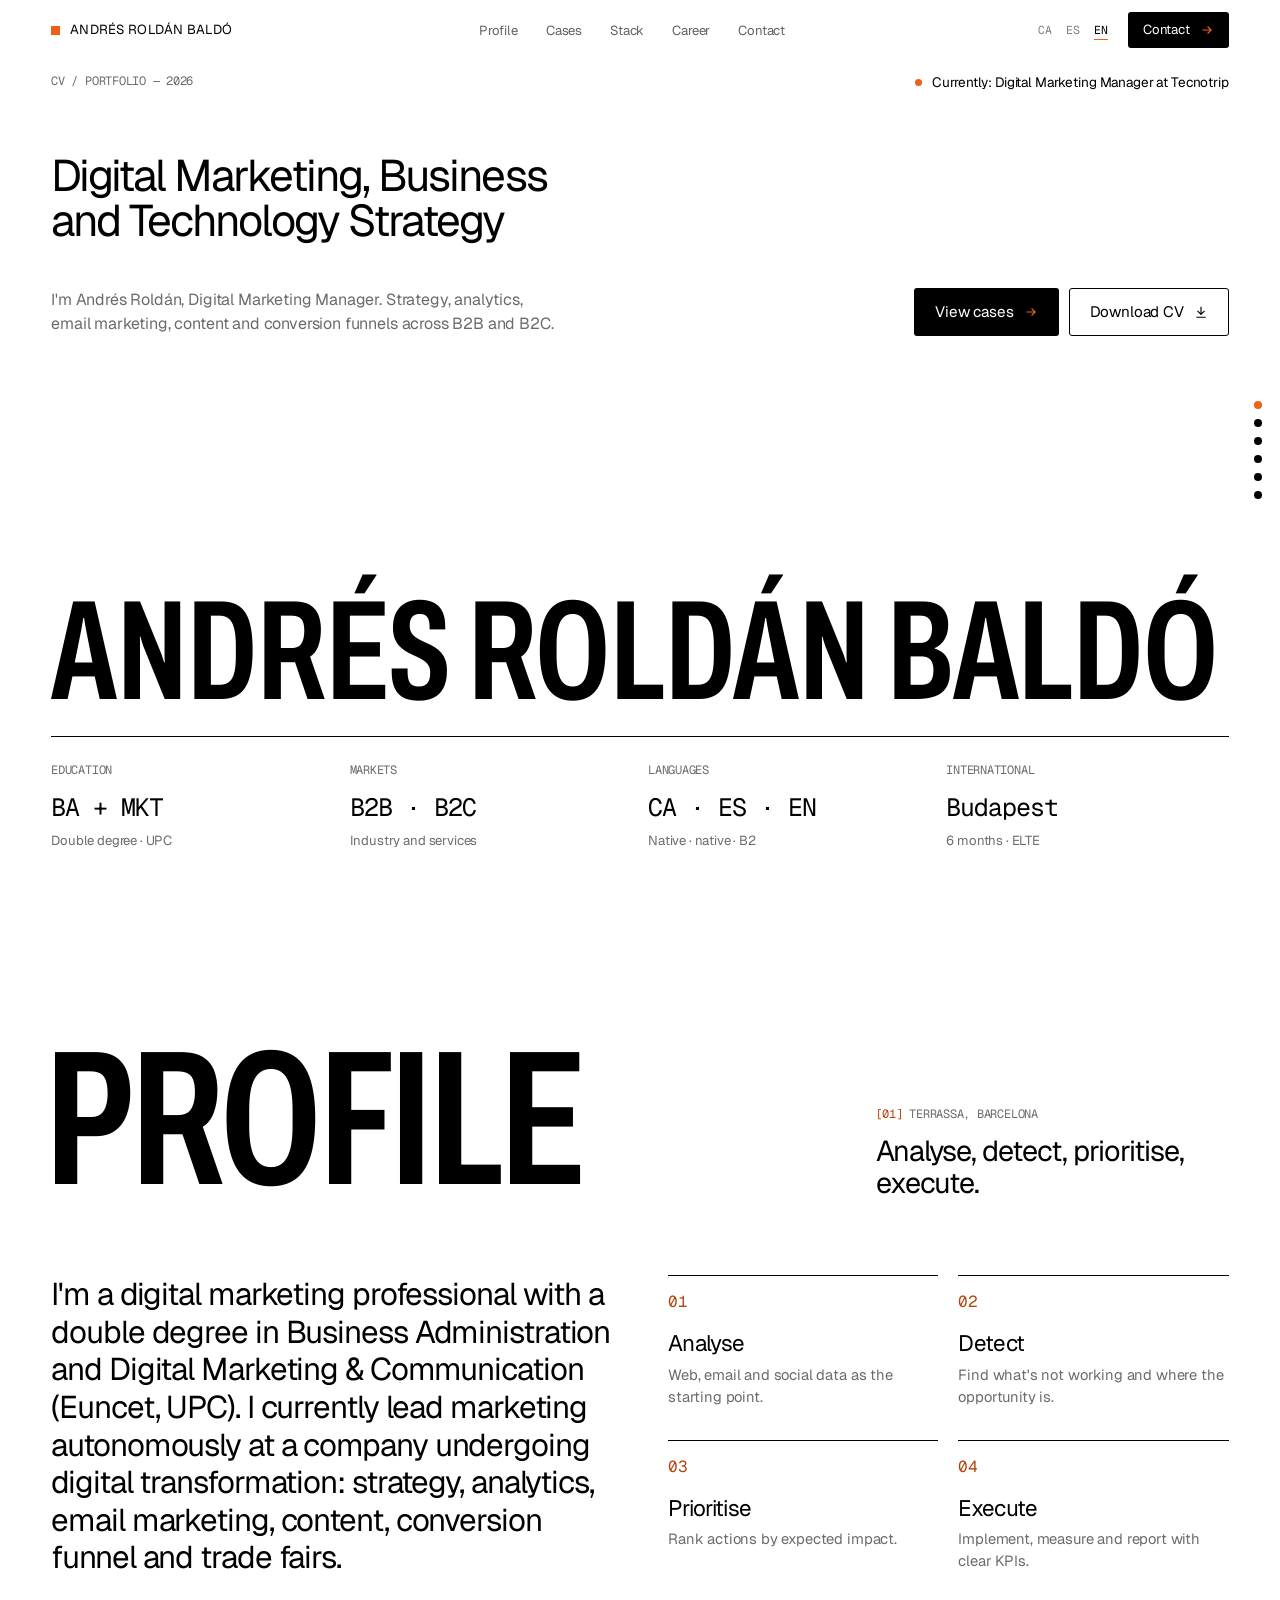
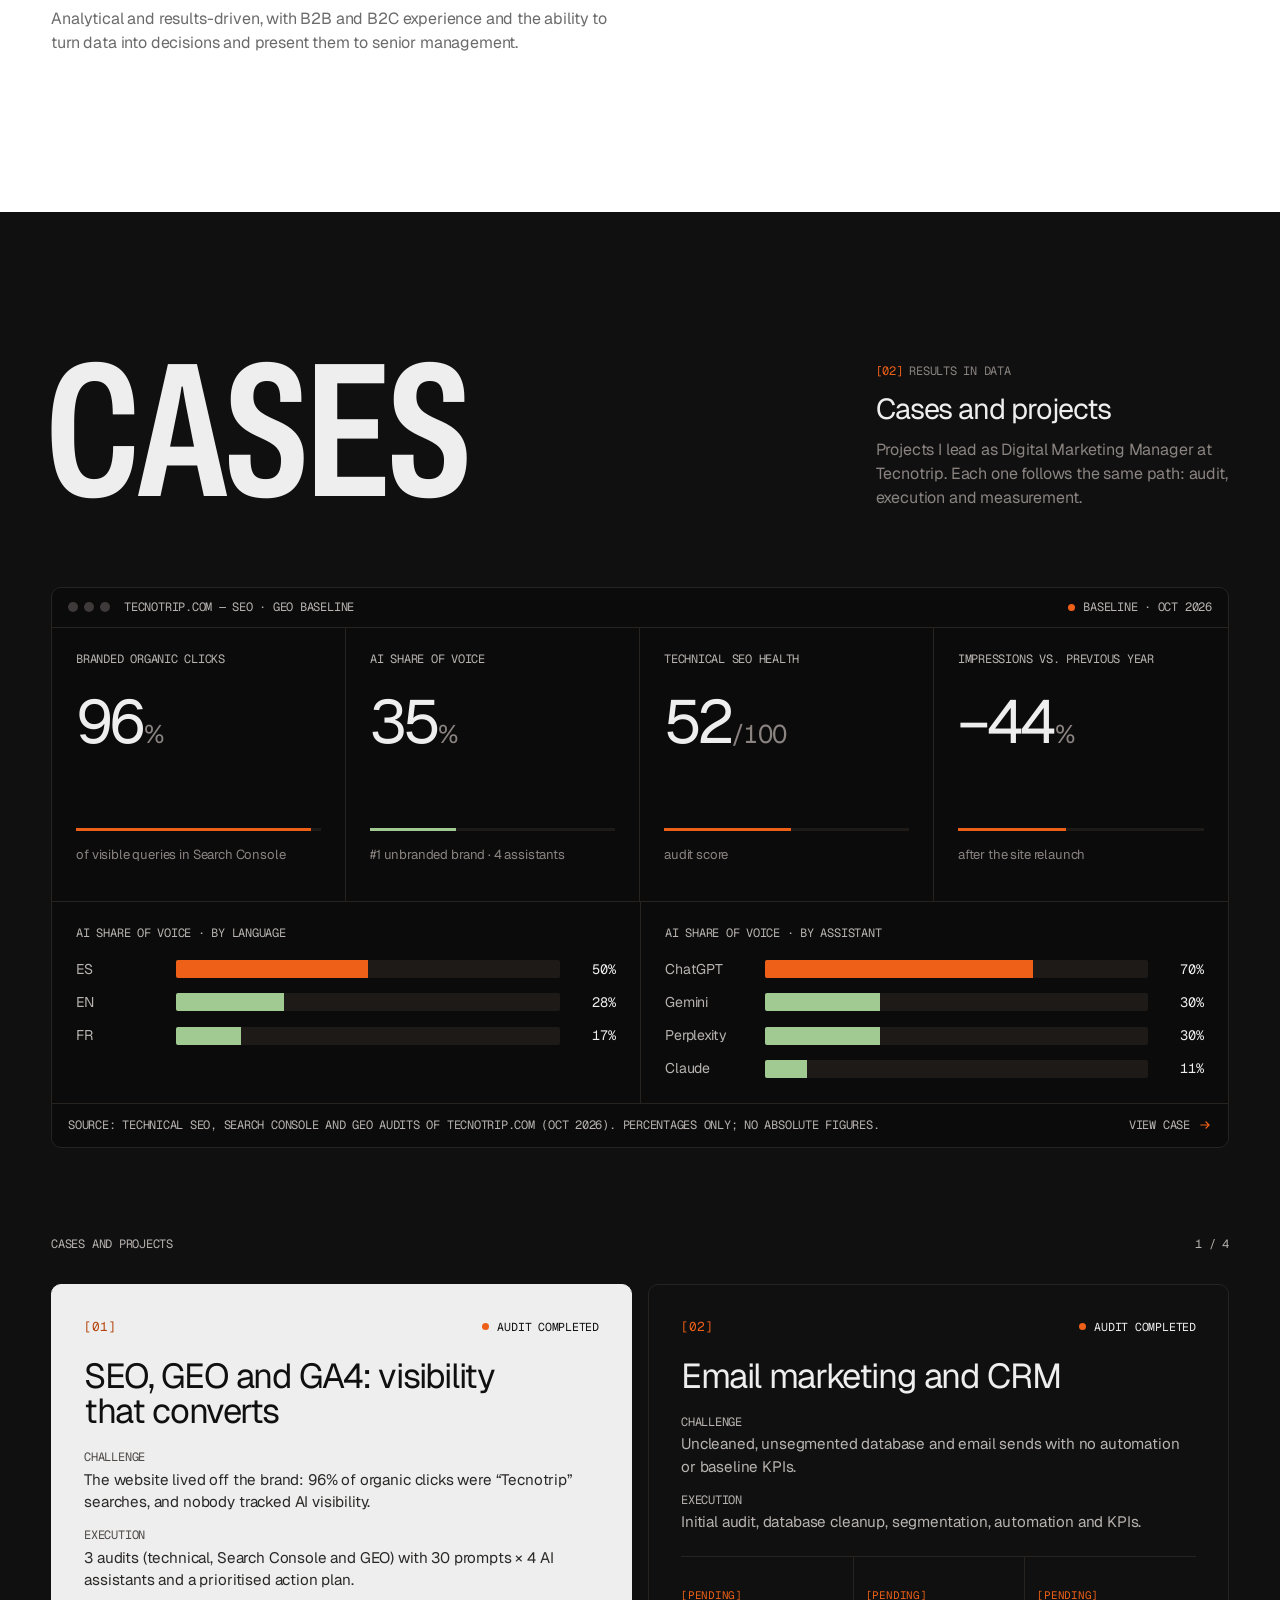
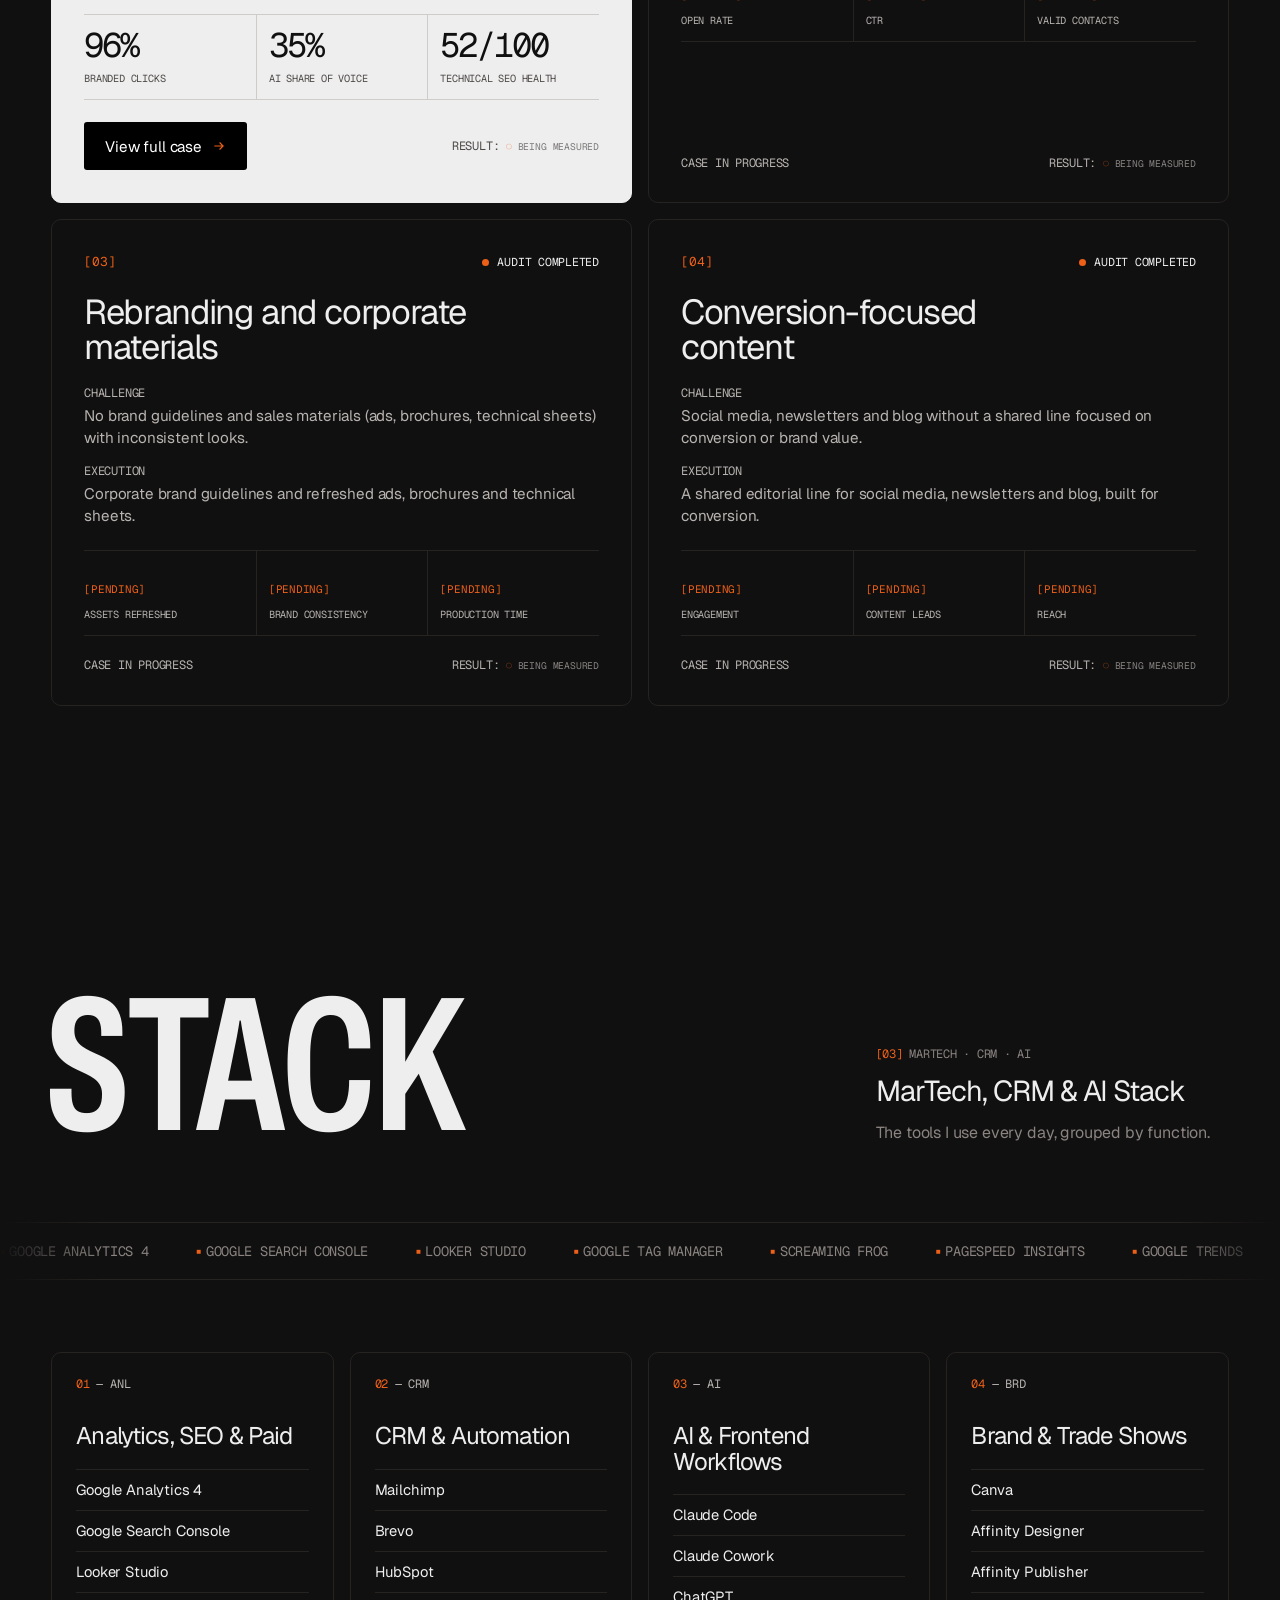
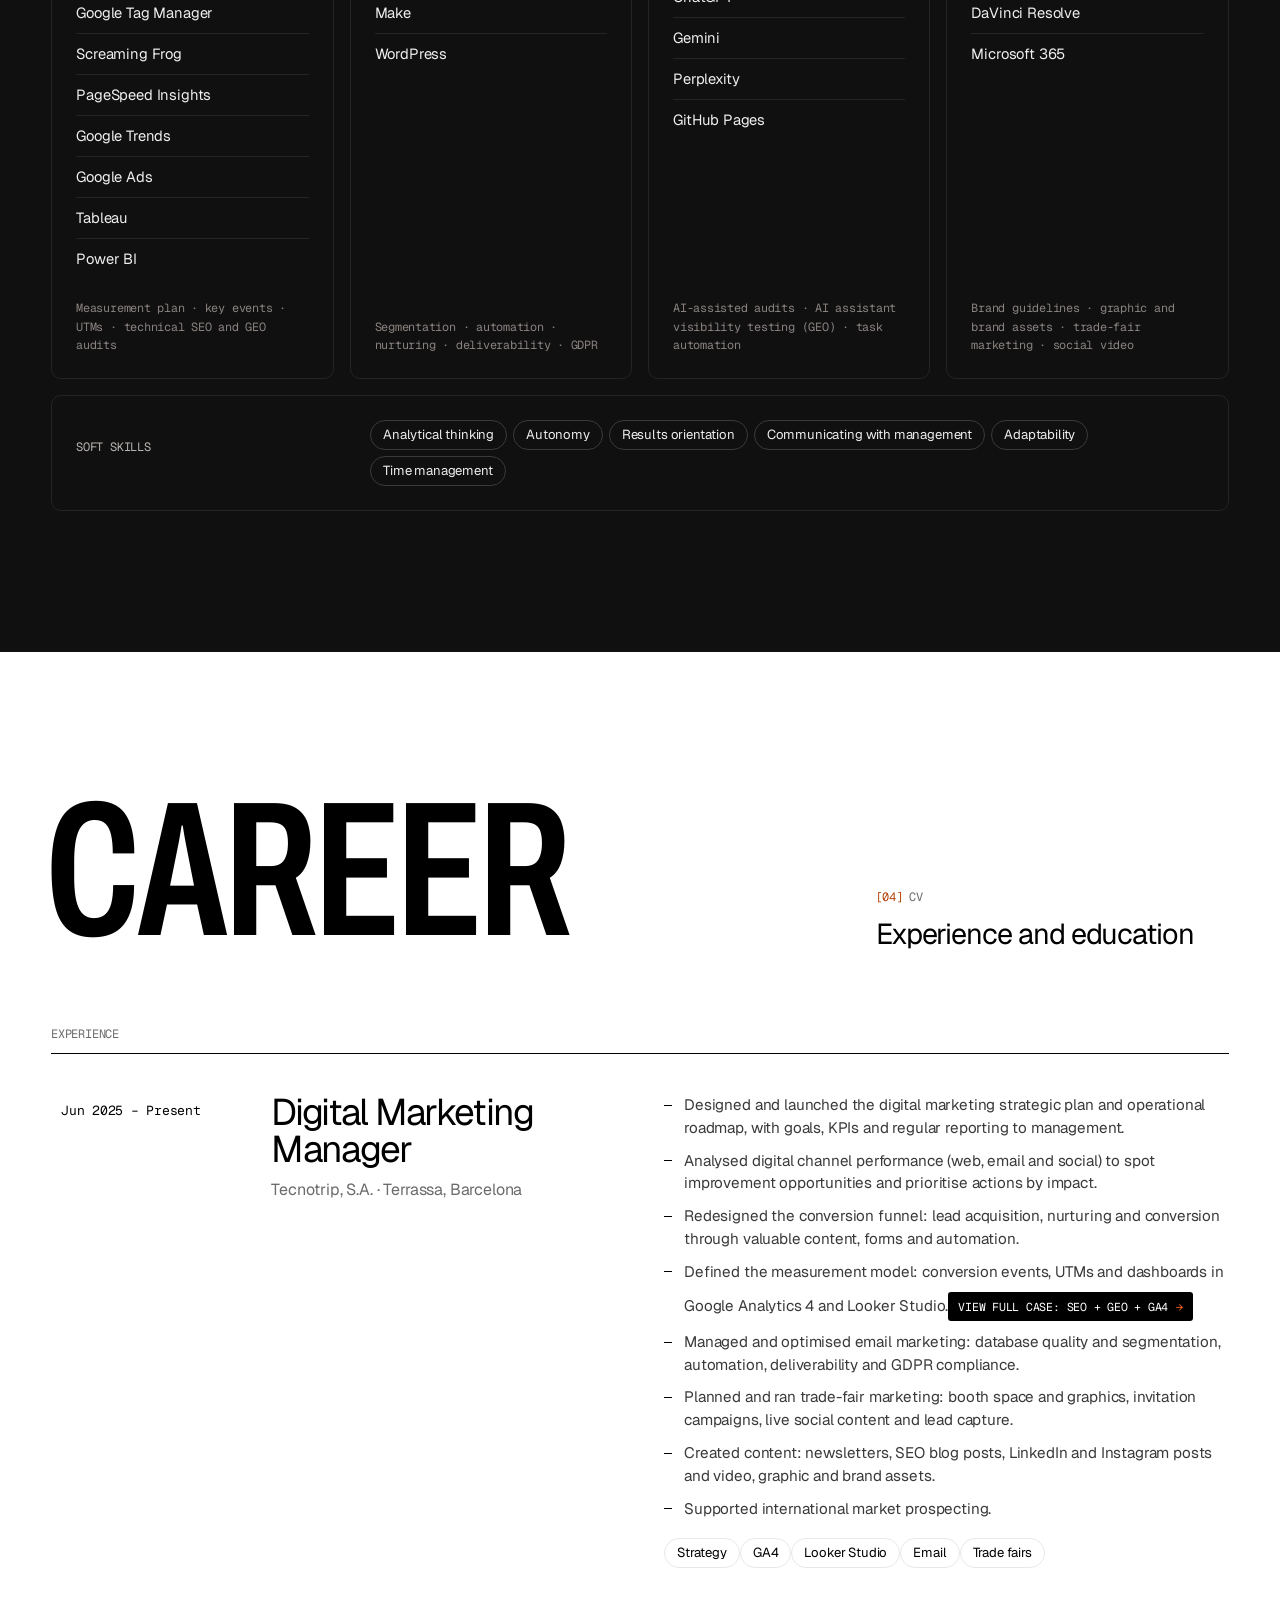
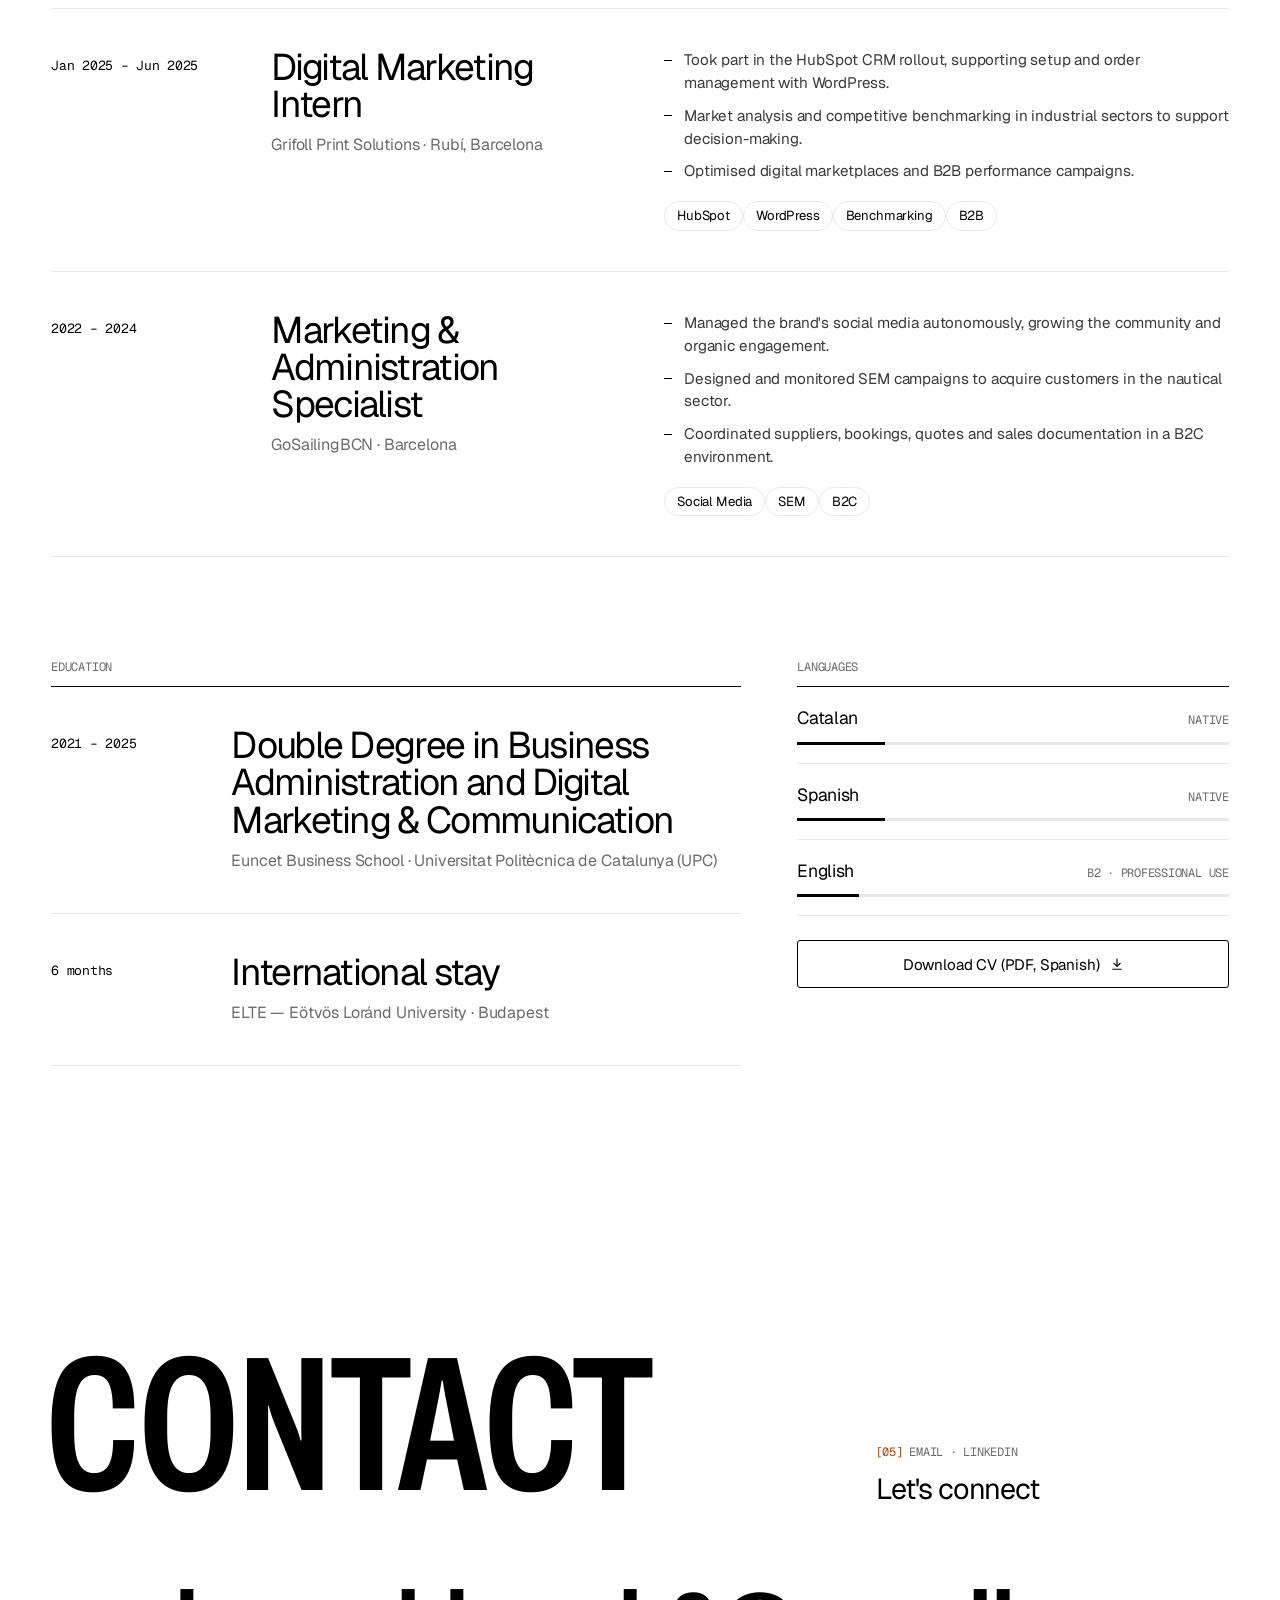
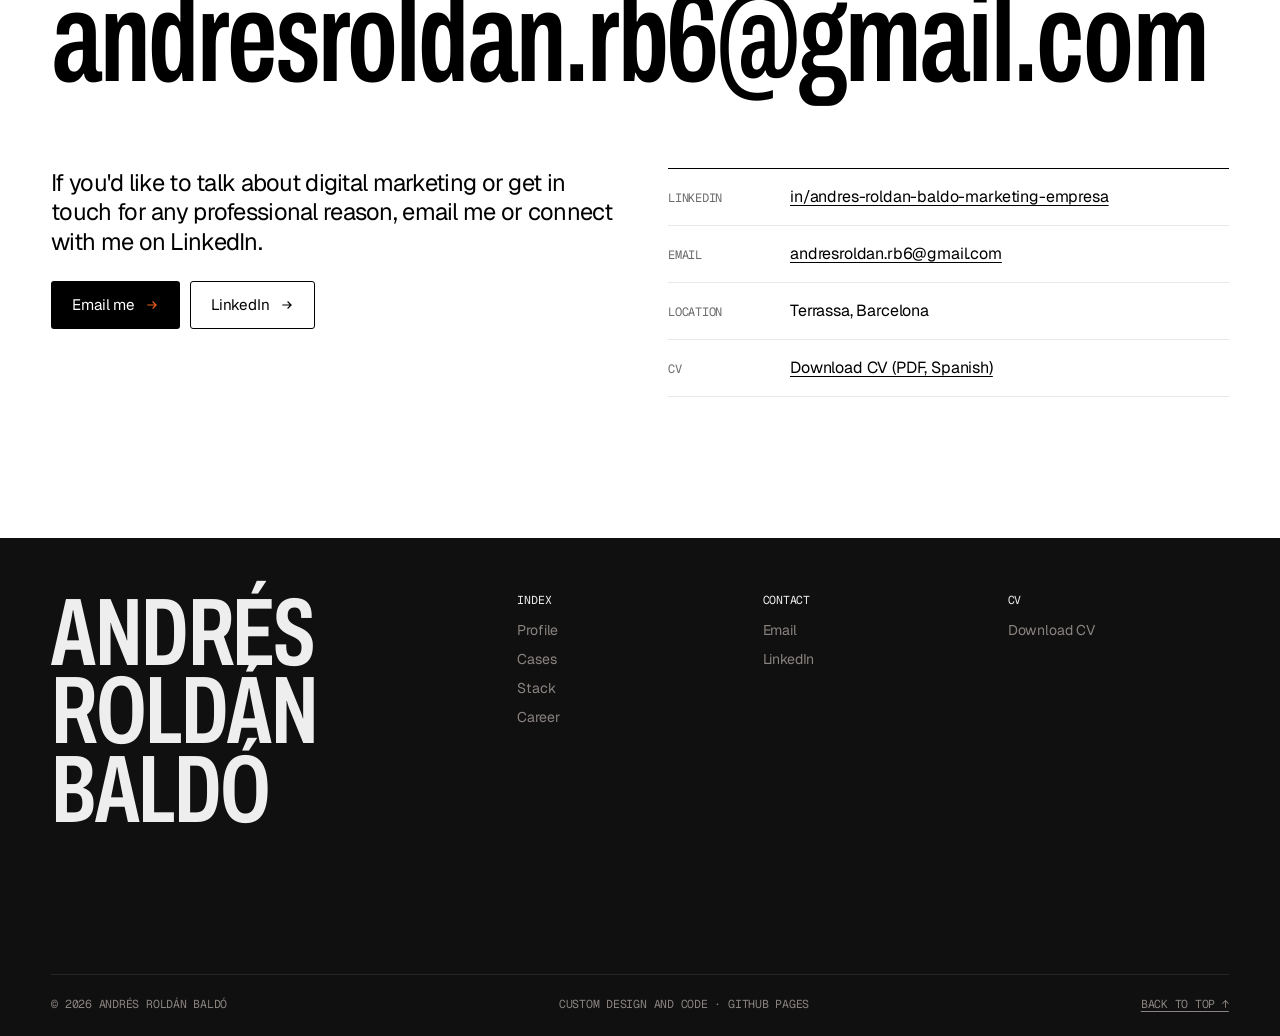
==== commit 1fc8ad8d: "Rework design around Haus Otto and Factory.ai - Otto light zones: pure white, monumental condensed w" ====
--- a/index.html
+++ b/index.html
@@ -6,7 +6,7 @@
   <title>Andrés Roldán Baldó · Màrqueting Digital</title>
   <meta name="description" content="Andrés Roldán Baldó — Responsable de Màrqueting Digital. Estratègia, analítica, email marketing, continguts i funnel de conversió en entorns B2B i B2C.">
   <meta name="author" content="Andrés Roldán Baldó">
-  <meta name="theme-color" content="#f6f5f1">
+  <meta name="theme-color" content="#ffffff">
   <link rel="canonical" href="https://andresrb6.github.io/">
   <meta property="og:type" content="website">
   <meta property="og:site_name" content="Andrés Roldán Baldó">
@@ -17,7 +17,7 @@
   <link rel="icon" href="assets/img/favicon.svg" type="image/svg+xml">
   <link rel="preconnect" href="https://fonts.googleapis.com">
   <link rel="preconnect" href="https://fonts.gstatic.com" crossorigin>
-  <link href="https://fonts.googleapis.com/css2?family=Geist:wght@400;500&family=Geist+Mono:wght@400&display=swap" rel="stylesheet">
+  <link href="https://fonts.googleapis.com/css2?family=Archivo:wdth,wght@62..100,500..700&family=Geist:wght@400;500&family=Geist+Mono:wght@400&display=swap" rel="stylesheet">
   <link rel="stylesheet" href="assets/css/styles.css">
   <script>document.documentElement.classList.add("js");</script>
   <!-- Datos estructurados (schema.org): describen a la persona para buscadores. Invisibles para el visitante. -->
@@ -69,29 +69,38 @@
   <header class="site-header" id="top">
     <div class="wrap header-inner">
       <a class="brand" href="#hero"><span class="brand-mark" aria-hidden="true"></span><span class="brand-name">Andrés Roldán Baldó</span></a>
-
       <nav class="nav-desktop" aria-label="Navegació principal" data-i18n-attr="aria-label:ui.navLabel">
         <ul>
-          <li><a href="#about"><span>01</span><b data-i18n="nav.about">Perfil</b></a></li>
-          <li><a href="#portfolio"><span>02</span><b data-i18n="nav.portfolio">Casos</b></a></li>
-          <li><a href="#skills"><span>03</span><b data-i18n="nav.skills">Stack</b></a></li>
-          <li><a href="#experience"><span>04</span><b data-i18n="nav.experience">Trajectòria</b></a></li>
-          <li><a href="#contact"><span>05</span><b data-i18n="nav.contact">Contacte</b></a></li>
+          <li><a href="#about" data-i18n="nav.about">Perfil</a></li>
+          <li><a href="#portfolio" data-i18n="nav.portfolio">Casos</a></li>
+          <li><a href="#skills" data-i18n="nav.skills">Stack</a></li>
+          <li><a href="#experience" data-i18n="nav.experience">Trajectòria</a></li>
+          <li><a href="#contact" data-i18n="nav.contact">Contacte</a></li>
         </ul>
       </nav>
-
       <div class="header-actions">
         <div class="lang-switch" role="group" aria-label="Idioma" data-i18n-attr="aria-label:ui.langLabel">
           <button type="button" data-lang="ca" lang="ca" title="Català">CA</button>
           <button type="button" data-lang="es" lang="es" title="Español">ES</button>
           <button type="button" data-lang="en" lang="en" title="English">EN</button>
         </div>
+        <a class="btn btn-dark header-cta" href="#contact"><span data-i18n="nav.contact">Contacte</span><svg aria-hidden="true"><use href="#i-arrow"/></svg></a>
         <button class="menu-toggle" type="button" aria-controls="drawer" aria-expanded="false" aria-label="Obrir menú" data-i18n-attr="aria-label:ui.openMenu">
           <svg aria-hidden="true"><use href="#i-menu"/></svg>
         </button>
       </div>
     </div>
   </header>
+
+  <!-- Indicadors de secció (Haus Otto) -->
+  <nav class="dots" aria-label="Seccions" data-i18n-attr="aria-label:ui.sectionsLabel">
+    <a href="#hero" aria-label="Andrés Roldán Baldó"></a>
+    <a href="#about" data-i18n-attr="aria-label:nav.about"></a>
+    <a href="#portfolio" data-i18n-attr="aria-label:nav.portfolio"></a>
+    <a href="#skills" data-i18n-attr="aria-label:nav.skills"></a>
+    <a href="#experience" data-i18n-attr="aria-label:nav.experience"></a>
+    <a href="#contact" data-i18n-attr="aria-label:nav.contact"></a>
+  </nav>
 
   <!-- Calaix mòbil -->
   <div class="drawer-overlay" data-drawer-close hidden></div>
@@ -112,47 +121,52 @@
       </ul>
     </nav>
     <div class="drawer-foot">
-      <p class="label" data-i18n="ui.langLabel">Idioma</p>
       <div class="lang-switch lang-switch--lg" role="group" aria-label="Idioma" data-i18n-attr="aria-label:ui.langLabel">
         <button type="button" data-lang="ca" lang="ca">Català</button>
         <button type="button" data-lang="es" lang="es">Español</button>
         <button type="button" data-lang="en" lang="en">English</button>
       </div>
-      <a class="btn btn-outline btn-block" href="assets/docs/CV_Andres_Roldan_ES_2026.pdf" download><svg aria-hidden="true"><use href="#i-download"/></svg><span data-i18n="hero.ctaCv">Descarregar CV</span></a>
+      <a class="btn btn-light btn-block" href="assets/docs/CV_Andres_Roldan_ES_2026.pdf" download><span data-i18n="hero.ctaCv">Descarregar CV</span><svg aria-hidden="true"><use href="#i-download"/></svg></a>
     </div>
   </aside>
 
   <main id="main">
-    <!-- 00 · HERO -->
-    <section class="hero" id="hero" aria-labelledby="hero-name">
+    <!-- HERO · Haus Otto -->
+    <section class="hero zone-light" id="hero">
       <div class="wrap hero-inner">
-        <div class="hero-grid-bg" aria-hidden="true"><span></span><span></span><span></span><span></span><span></span><span></span><span></span><span></span><span></span><span></span><span></span><span></span></div>
         <div class="hero-meta">
           <span class="label" data-i18n="hero.kicker">CV / Portafoli — 2026</span>
-          <span class="label" data-i18n="hero.location">Terrassa, Barcelona</span>
-          <span class="label live"><span class="dot dot--live" aria-hidden="true"></span><span data-i18n="hero.status">Actualment: Responsable de Màrqueting Digital a Tecnotrip</span></span>
-        </div>
-        <h1 class="hero-name" id="hero-name"><span>Andrés Roldán</span><span class="hero-name-last">Baldó</span></h1>
-        <div class="hero-bottom">
-          <div class="hero-copy">
+          <span class="label live"><span class="pulse" aria-hidden="true"></span><span data-i18n="hero.status">Actualment: Responsable de Màrqueting Digital a Tecnotrip</span></span>
+        </div>
+        <div class="hero-intro">
+          <div>
             <p class="hero-role" data-i18n="hero.role">Màrqueting Digital, Negoci i Estratègia Tecnològica</p>
             <p class="hero-lead" data-i18n="hero.lead"></p>
           </div>
           <div class="hero-ctas">
-            <a class="btn btn-primary" href="#portfolio"><span data-i18n="hero.ctaCases">Veure casos</span><svg aria-hidden="true"><use href="#i-arrow"/></svg></a>
-            <a class="btn btn-outline" href="assets/docs/CV_Andres_Roldan_ES_2026.pdf" download><svg aria-hidden="true"><use href="#i-download"/></svg><span data-i18n="hero.ctaCv">Descarregar CV</span></a>
-          </div>
-        </div>
-        <ul class="hero-facts" id="hero-facts"></ul>
+            <a class="btn btn-dark" href="#portfolio"><span data-i18n="hero.ctaCases">Veure casos</span><svg aria-hidden="true"><use href="#i-arrow"/></svg></a>
+            <a class="btn btn-ghost" href="assets/docs/CV_Andres_Roldan_ES_2026.pdf" download><span data-i18n="hero.ctaCv">Descarregar CV</span><svg aria-hidden="true"><use href="#i-download"/></svg></a>
+          </div>
+        </div>
+        <h1 class="wordmark display" aria-label="Andrés Roldán Baldó">
+          <span class="wm wm-full" data-fit aria-hidden="true">Andrés Roldán Baldó</span>
+          <span class="wm wm-stack" data-fit-group aria-hidden="true"><span>Andrés</span><span>Roldán</span><span>Baldó</span></span>
+        </h1>
+        <div class="hero-base">
+          <ul class="hero-facts" id="hero-facts"></ul>
+        </div>
       </div>
     </section>
 
     <!-- 01 · PERFIL -->
-    <section class="section" id="about" aria-labelledby="about-title">
+    <section class="section zone-light" id="about" aria-labelledby="about-h">
       <div class="wrap">
-        <div class="section-head">
-          <p class="label"><span class="idx">[01]</span><span data-i18n="about.kicker">Perfil</span></p>
-          <h2 class="section-title reveal" id="about-title" data-i18n="about.title">Analitzar, detectar, prioritzar i executar.</h2>
+        <div class="section-top">
+          <h2 class="display reveal" id="about-h" data-i18n="nav.about">Perfil</h2>
+          <div class="section-top-meta">
+            <p class="label"><span class="idx">[01]</span> <span data-i18n="hero.location">Terrassa, Barcelona</span></p>
+            <h3 data-i18n="about.title">Analitzar, detectar, prioritzar i executar.</h3>
+          </div>
         </div>
         <div class="profile">
           <div class="profile-text reveal">
@@ -164,65 +178,88 @@
       </div>
     </section>
 
-    <!-- 02 · CASOS (dades a data/casos.json) -->
-    <section class="section" id="portfolio" aria-labelledby="cases-title">
+    <!-- 02 + 03 · ZONA DE DADES · Factory.ai -->
+    <div class="zone-dark" data-zone="dark">
+      <section class="section" id="portfolio" aria-labelledby="cases-h">
+        <div class="wrap">
+          <div class="section-top">
+            <h2 class="display reveal" id="cases-h" data-i18n="nav.portfolio">Casos</h2>
+            <div class="section-top-meta">
+              <p class="label"><span class="idx">[02]</span> <span data-i18n="portfolio.dataTitle">Resultats en dades</span></p>
+              <h3 data-i18n="portfolio.title">Casos i projectes</h3>
+              <p data-i18n="portfolio.intro"></p>
+            </div>
+          </div>
+          <div id="dashboard"></div>
+          <div class="cases-head"><p class="label" data-i18n="portfolio.title">Casos i projectes</p><p class="label" id="cases-count"></p></div>
+          <div class="cases" id="projects" aria-live="polite"></div>
+        </div>
+      </section>
+
+      <section class="section" id="skills" aria-labelledby="stack-h">
+        <div class="wrap">
+          <div class="section-top">
+            <h2 class="display reveal" id="stack-h" data-i18n="nav.skills">Stack</h2>
+            <div class="section-top-meta">
+              <p class="label"><span class="idx">[03]</span> MarTech · CRM · AI</p>
+              <h3 data-i18n="skills.title">MarTech, CRM &amp; AI Stack</h3>
+              <p data-i18n="skills.intro"></p>
+            </div>
+          </div>
+        </div>
+        <div class="marquee" aria-hidden="true"><div class="marquee-track" id="marquee"></div></div>
+        <div class="wrap">
+          <div class="stack-grid" id="stack"></div>
+          <div class="soft-row"><p class="label" data-i18n="skills.softTitle">Soft skills</p><ul class="pills" id="soft-skills"></ul></div>
+        </div>
+      </section>
+    </div>
+
+    <!-- 04 · TRAJECTÒRIA · Haus Otto -->
+    <section class="section zone-light" id="experience" aria-labelledby="cv-h">
       <div class="wrap">
-        <div class="section-head">
-          <p class="label"><span class="idx">[02]</span><span data-i18n="portfolio.kicker">Casos</span></p>
-          <h2 class="section-title reveal" id="cases-title" data-i18n="portfolio.title">Casos i projectes</h2>
-          <p class="section-intro" data-i18n="portfolio.intro"></p>
-        </div>
-        <div class="cases" id="projects" aria-live="polite"></div>
-      </div>
-    </section>
-
-    <!-- 03 · STACK -->
-    <section class="section" id="skills" aria-labelledby="stack-title">
-      <div class="wrap stack-pad">
-        <div class="section-head">
-          <p class="label"><span class="idx">[03]</span><span data-i18n="skills.kicker">Stack</span></p>
-          <h2 class="section-title reveal" id="stack-title" data-i18n="skills.title">MarTech, CRM &amp; AI Stack</h2>
-          <p class="section-intro" data-i18n="skills.intro"></p>
-        </div>
-        <div class="spec" id="stack"></div>
-      </div>
-    </section>
-
-    <!-- 04 · TRAJECTÒRIA -->
-    <section class="section" id="experience" aria-labelledby="cv-title">
-      <div class="wrap cv-pad">
-        <div class="section-head">
-          <p class="label"><span class="idx">[04]</span><span data-i18n="experience.kicker">Trajectòria</span></p>
-          <h2 class="section-title reveal" id="cv-title" data-i18n="experience.title">Experiència i formació</h2>
-        </div>
-        <div class="cv-block">
-          <div class="cv-subhead"><h3 class="label" data-i18n="experience.work">Experiència</h3></div>
-          <ol id="timeline"></ol>
-        </div>
+        <div class="section-top">
+          <h2 class="display reveal" id="cv-h" data-i18n="nav.experience">Trajectòria</h2>
+          <div class="section-top-meta">
+            <p class="label"><span class="idx">[04]</span> CV</p>
+            <h3 data-i18n="experience.title">Experiència i formació</h3>
+          </div>
+        </div>
+        <div class="cv-head"><h3 class="label" data-i18n="experience.work">Experiència</h3></div>
+        <ol id="timeline"></ol>
         <div class="cv-split">
           <div>
-            <div class="cv-subhead"><h3 class="label" data-i18n="experience.educationTitle">Formació</h3></div>
+            <div class="cv-head"><h3 class="label" data-i18n="experience.educationTitle">Formació</h3></div>
             <ol id="education"></ol>
           </div>
           <div>
-            <div class="cv-subhead"><h3 class="label" data-i18n="experience.langsTitle">Idiomes</h3></div>
+            <div class="cv-head"><h3 class="label" data-i18n="experience.langsTitle">Idiomes</h3></div>
             <ul class="lang-levels" id="lang-levels"></ul>
-            <a class="btn btn-outline btn-block cv-download" href="assets/docs/CV_Andres_Roldan_ES_2026.pdf" download><svg aria-hidden="true"><use href="#i-download"/></svg><span data-i18n="ui.downloadCvLong">Descarregar CV (PDF)</span></a>
+            <a class="btn btn-ghost btn-block cv-download" href="assets/docs/CV_Andres_Roldan_ES_2026.pdf" download><span data-i18n="ui.downloadCvLong">Descarregar CV (PDF)</span><svg aria-hidden="true"><use href="#i-download"/></svg></a>
           </div>
         </div>
       </div>
     </section>
 
     <!-- 05 · CONTACTE -->
-    <section class="section" id="contact" aria-labelledby="contact-title">
-      <div class="wrap contact">
-        <div class="section-head">
-          <p class="label"><span class="idx">[05]</span><span data-i18n="contact.kicker">Contacte</span></p>
-          <h2 class="section-title reveal" id="contact-title" data-i18n="contact.title">Connectem?</h2>
-        </div>
-        <a class="contact-email" href="mailto:andresroldan.rb6@gmail.com">andresroldan.rb6@gmail.com</a>
+    <section class="section zone-light" id="contact" aria-labelledby="contact-h">
+      <div class="wrap">
+        <div class="section-top">
+          <h2 class="display reveal" id="contact-h" data-i18n="nav.contact">Contacte</h2>
+          <div class="section-top-meta">
+            <p class="label"><span class="idx">[05]</span> Email · LinkedIn</p>
+            <h3 data-i18n="contact.title">Connectem?</h3>
+          </div>
+        </div>
+        <a class="contact-mail" href="mailto:andresroldan.rb6@gmail.com"><span class="wm" data-fit>andresroldan.rb6@gmail.com</span></a>
         <div class="contact-side">
-          <p class="contact-text" data-i18n="contact.text"></p>
+          <div>
+            <p class="contact-text" data-i18n="contact.text"></p>
+            <div class="contact-ctas">
+              <a class="btn btn-dark" href="mailto:andresroldan.rb6@gmail.com"><span data-i18n="contact.email">Escriu-me</span><svg aria-hidden="true"><use href="#i-arrow"/></svg></a>
+              <a class="btn btn-ghost" href="https://www.linkedin.com/in/andres-roldan-baldo-marketing-empresa" target="_blank" rel="noopener">LinkedIn<svg aria-hidden="true"><use href="#i-arrow"/></svg></a>
+            </div>
+          </div>
           <ul class="contact-grid">
             <li><span class="label">LinkedIn</span><a href="https://www.linkedin.com/in/andres-roldan-baldo-marketing-empresa" target="_blank" rel="noopener">in/andres-roldan-baldo-marketing-empresa</a></li>
             <li><span class="label">Email</span><a href="mailto:andresroldan.rb6@gmail.com">andresroldan.rb6@gmail.com</a></li>
@@ -235,10 +272,35 @@
   </main>
 
   <footer class="site-footer">
-    <div class="wrap footer-inner">
-      <p>© <span id="year">2026</span> Andrés Roldán Baldó</p>
-      <p data-i18n="ui.footer">Disseny i codi a mida · GitHub Pages</p>
-      <a href="#top" data-i18n="ui.toTop">Tornar a dalt ↑</a>
+    <div class="wrap">
+      <div class="footer-cols">
+        <div class="footer-brand"><p class="display">Andrés Roldán Baldó</p></div>
+        <div>
+          <h4 data-i18n="ui.index">Índex</h4>
+          <ul>
+            <li><a href="#about" data-i18n="nav.about">Perfil</a></li>
+            <li><a href="#portfolio" data-i18n="nav.portfolio">Casos</a></li>
+            <li><a href="#skills" data-i18n="nav.skills">Stack</a></li>
+            <li><a href="#experience" data-i18n="nav.experience">Trajectòria</a></li>
+          </ul>
+        </div>
+        <div>
+          <h4 data-i18n="nav.contact">Contacte</h4>
+          <ul>
+            <li><a href="mailto:andresroldan.rb6@gmail.com">Email</a></li>
+            <li><a href="https://www.linkedin.com/in/andres-roldan-baldo-marketing-empresa" target="_blank" rel="noopener">LinkedIn</a></li>
+          </ul>
+        </div>
+        <div>
+          <h4>CV</h4>
+          <ul><li><a href="assets/docs/CV_Andres_Roldan_ES_2026.pdf" download data-i18n="ui.downloadCv">Descarregar CV</a></li></ul>
+        </div>
+      </div>
+      <div class="footer-bottom">
+        <p>© <span id="year">2026</span> Andrés Roldán Baldó</p>
+        <p data-i18n="ui.footer">Disseny i codi a mida · GitHub Pages</p>
+        <a href="#top" data-i18n="ui.toTop">Tornar a dalt ↑</a>
+      </div>
     </div>
   </footer>
 
--- a/assets/css/styles.css
+++ b/assets/css/styles.css
@@ -1,516 +1,491 @@
 /* =========================================================
-   Andrés Roldán Baldó · CV + Casos
-   Sistema: Haus Otto (macro-grid, editorial, alt contrast)
-          + Factory.ai (casos, KPIs, etiquetes mono)
-          + Frontier AI (pills, botons, micro-components)
-   Regles: un sol accent, línies d'1px, pes 400, sense ombres
-   ni gradients de color, sense fons foscos massius.
+   Andrés Roldán Baldó · CV + Case studies
+   Haus Otto  → zones clares: blanc pur, wordmark monumental
+                condensat, l'espai buit com a separador.
+   Factory.ai → zona fosca "war room" (#101010): dashboard de
+                dades, targetes Bone sobre negre, Geist + Mono.
+   Frontier   → només micro: pills, fletxes, botons precisos.
+   Accent: Signal Orange (senyal) + Metric Green (mètriques).
    ========================================================= */
 
 :root {
-  /* Superfícies */
-  --paper: #f6f5f1;          /* canvas blanc trencat */
-  --paper-2: #eeece6;        /* hover de files */
-  --card: #ffffff;           /* targeta aixecada */
-  --butter: #efe9d8;         /* pills (Frontier, to sobri) */
-
-  /* Text */
-  --ink: #0a0a0a;
-  --ink-2: #2b2a27;
-  --muted: #5d5a54;          /* 6,3:1 sobre --paper */
-
-  /* Línies */
-  --line: #d5d2c9;
-
-  /* Accent quirúrgic (Factory signal / Frontier ember) */
-  --accent: #e8560f;         /* punts, barres, fletxes: mai text petit */
-  --accent-ink: #b0400a;     /* text en accent (5,4:1 sobre --paper) */
-  --positive: #2f6b37;       /* estat "resultats mesurats" */
-
+  /* Haus Otto */
+  --white: #ffffff;
+  --black: #000000;
+  --grey: #6b6b6b;            /* 5,3:1 sobre blanc */
+  --hair: #e8e8e8;
+
+  /* Factory.ai */
+  --void: #101010;            /* canvas fosc */
+  --void-2: #0b0b0b;          /* panell del dashboard */
+  --lift: #1d1a18;            /* superfície aixecada */
+  --ash: #3d3a39;             /* línies i contorns */
+  --rule: #262321;            /* línies fines sobre fosc */
+  --granite: #8a8380;         /* text apagat (5,0:1 sobre --void) */
+  --stone: #b8b3b0;           /* etiquetes */
+  --bone: #eeeeee;            /* text clar / targeta clara */
+  --chalk: #fafafa;
+  --signal: #ee6018;          /* senyal: estat viu, fletxes, dades */
+  --signal-ink: #b4430b;      /* senyal com a text sobre blanc (AA) */
+  --metric: #a0ca92;          /* mètrica positiva */
+
+  --display: "Archivo", "Arial Narrow", "Helvetica Neue", Arial, sans-serif;
   --font: "Geist", "Inter", system-ui, -apple-system, "Segoe UI", Roboto, sans-serif;
   --mono: "Geist Mono", "JetBrains Mono", ui-monospace, SFMono-Regular, Menlo, Consolas, monospace;
 
-  --wrap: 1320px;
-  --gutter: clamp(16px, 3vw, 32px);
-  --header-h: 56px;
+  --wrap: 1440px;
+  --gutter: clamp(20px, 4vw, 56px);
+  --header-h: 60px;
   --ease: cubic-bezier(.4, 0, .2, 1);
   --t: .18s;
 }
 
 /* ---------- Base ---------- */
 *, *::before, *::after { box-sizing: border-box; }
-html { scroll-behavior: smooth; scroll-padding-top: calc(var(--header-h) + 8px); -webkit-text-size-adjust: 100%; }
+html { scroll-behavior: smooth; scroll-padding-top: var(--header-h); -webkit-text-size-adjust: 100%; }
 body {
-  margin: 0;
-  font-family: var(--font);
-  font-weight: 400;
-  font-size: 1rem;
-  line-height: 1.5;
-  letter-spacing: -0.011em;
-  color: var(--ink);
-  background: var(--paper);
-  -webkit-font-smoothing: antialiased;
-  overflow-x: hidden;
+  margin: 0; font-family: var(--font); font-size: 1rem; line-height: 1.5; letter-spacing: -0.01em;
+  color: var(--black); background: var(--white); -webkit-font-smoothing: antialiased; overflow-x: hidden;
 }
 body.no-scroll { overflow: hidden; }
 img, svg { display: block; max-width: 100%; }
 svg { width: 1em; height: 1em; flex-shrink: 0; }
-a { color: inherit; text-decoration-thickness: 1px; text-underline-offset: 3px; }
-h1, h2, h3, h4 { font-weight: 400; margin: 0; letter-spacing: -0.03em; line-height: 1.05; }
+a { color: inherit; text-underline-offset: 3px; text-decoration-thickness: 1px; }
+h1, h2, h3, h4 { margin: 0; font-weight: 400; line-height: 1.05; letter-spacing: -0.03em; }
 p { margin: 0 0 1em; }
 ul, ol, dl, dd { margin: 0; padding: 0; list-style: none; }
+b { font-weight: inherit; }
 button { font: inherit; color: inherit; cursor: pointer; }
-:focus-visible { outline: 2px solid var(--accent); outline-offset: 2px; }
-::selection { background: var(--ink); color: var(--paper); }
+:focus-visible { outline: 2px solid var(--signal); outline-offset: 3px; }
+::selection { background: var(--signal); color: var(--black); }
 .sr-only { position: absolute; width: 1px; height: 1px; overflow: hidden; clip: rect(0 0 0 0); white-space: nowrap; }
-
-.label {
-  font-family: var(--mono); font-size: .72rem; line-height: 1.2; letter-spacing: .02em;
-  text-transform: uppercase; color: var(--muted);
-}
-.idx { font-family: var(--mono); color: var(--accent-ink); letter-spacing: -0.02em; }
-
-/* Marc del catàleg: contenidor amb línies laterals */
 .wrap { width: 100%; max-width: var(--wrap); margin-inline: auto; padding-inline: var(--gutter); }
 
-.skip-link {
-  position: absolute; left: 8px; top: -60px; z-index: 200;
-  background: var(--ink); color: var(--paper); padding: 10px 14px; font-family: var(--mono); font-size: .8rem;
-}
+.skip-link { position: absolute; left: 8px; top: -60px; z-index: 300; background: var(--black); color: var(--white); padding: 10px 14px; font-size: .85rem; }
 .skip-link:focus { top: 8px; }
 
-/* ---------- Botons (Frontier) ---------- */
+/* Veu "instrument" (Factory): mono 12px majúscules */
+.label { font-family: var(--mono); font-size: .75rem; line-height: 1.2; letter-spacing: -0.02em; text-transform: uppercase; color: var(--grey); }
+.zone-dark .label { color: var(--stone); }
+.idx { font-family: var(--mono); color: var(--signal-ink); }
+.zone-dark .idx { color: var(--signal); }
+
+/* Zones */
+.zone-light { background: var(--white); color: var(--black); }
+.zone-dark { background: var(--void); color: var(--bone); }
+
+/* ---------- Botons i enllaços ---------- */
 .btn {
-  display: inline-flex; align-items: center; justify-content: center; gap: .6em;
-  min-height: 48px; padding: 0 20px; border-radius: 6px; border: 1px solid var(--ink);
+  display: inline-flex; align-items: center; justify-content: center; gap: 10px;
+  min-height: 48px; padding: 0 20px; border-radius: 3px; border: 1px solid transparent;
   font-size: .95rem; line-height: 1; text-decoration: none; white-space: nowrap;
   transition: background-color var(--t) var(--ease), color var(--t) var(--ease), border-color var(--t) var(--ease);
 }
-.btn svg { width: 14px; height: 14px; }
-.btn-primary { background: var(--ink); color: var(--paper); }
-.btn-primary svg { color: var(--accent); }
-.btn-primary:hover { background: var(--ink-2); }
-.btn-outline { background: transparent; color: var(--ink); }
-.btn-outline:hover { background: var(--butter); }
+.btn svg { width: 14px; height: 14px; transition: transform var(--t) var(--ease); }
+.btn:hover svg { transform: translateX(3px); }
+.btn-dark { background: var(--black); color: var(--white); }
+.btn-dark svg { color: var(--signal); }
+.btn-dark:hover { background: #262626; }
+.btn-ghost { border-color: var(--black); color: var(--black); }
+.btn-ghost:hover { background: var(--black); color: var(--white); }
+.zone-dark .btn-ghost { border-color: var(--ash); color: var(--bone); }
+.zone-dark .btn-ghost:hover { background: var(--bone); color: var(--void); border-color: var(--bone); }
+.btn-light { background: var(--chalk); color: var(--void); }
+.btn-light svg { color: var(--signal); }
+.btn-light:hover { background: var(--white); }
 .btn-block { width: 100%; }
-
-/* Enllaç fantasma amb fletxa (Frontier) */
-.ghost-link { display: inline-flex; align-items: center; gap: 8px; text-decoration: none; color: var(--ink); }
-.ghost-link svg { width: 14px; height: 14px; color: var(--accent); transition: transform var(--t) var(--ease); }
-.ghost-link:hover { text-decoration: underline; }
-.ghost-link:hover svg { transform: translateX(3px); }
+.arrow-link { display: inline-flex; align-items: center; gap: 8px; text-decoration: none; }
+.arrow-link svg { width: 14px; height: 14px; color: var(--signal); transition: transform var(--t) var(--ease); }
+.arrow-link:hover { text-decoration: underline; }
+.arrow-link:hover svg { transform: translateX(3px); }
 
 /* Pills (Frontier) */
 .pills { display: flex; flex-wrap: wrap; gap: 6px; }
-.pill {
-  display: inline-flex; align-items: center; gap: 6px; padding: 5px 11px; border-radius: 9999px;
-  background: var(--butter); color: var(--ink); font-size: .82rem; line-height: 1.3;
-}
-.pill--line { background: transparent; border: 1px solid var(--line); }
-
-/* Estat viu i etiquetes d'estat */
-.dot { width: 7px; height: 7px; border-radius: 50%; background: var(--accent); flex-shrink: 0; }
-.dot--live { animation: pulse 2.4s var(--ease) infinite; }
-@keyframes pulse { 0%, 100% { box-shadow: 0 0 0 0 rgba(232, 86, 15, .45); } 60% { box-shadow: 0 0 0 6px rgba(232, 86, 15, 0); } }
-.status {
-  display: inline-flex; align-items: center; gap: 7px; padding: 4px 10px; border-radius: 9999px;
-  border: 1px solid var(--line); background: var(--card);
-  font-family: var(--mono); font-size: .7rem; letter-spacing: .02em; text-transform: uppercase; color: var(--ink);
-  white-space: nowrap;
-}
-.status-dot { width: 7px; height: 7px; border-radius: 50%; background: currentColor; }
-.status--in_progress { color: var(--accent-ink); border-color: rgba(176, 64, 10, .35); }
-.status--in_progress .status-dot { background: var(--accent); }
-.status--measured { color: var(--positive); border-color: rgba(47, 107, 55, .35); }
+.pill { display: inline-flex; align-items: center; padding: 6px 12px; border-radius: 9999px; border: 1px solid var(--hair); font-size: .82rem; line-height: 1.2; color: var(--black); }
+.zone-dark .pill { border-color: var(--ash); color: var(--bone); }
+
+/* Estat viu (Factory status pulse) */
+.pulse { position: relative; width: 7px; height: 7px; border-radius: 50%; background: var(--signal); flex-shrink: 0; }
+.pulse::after { content: ""; position: absolute; inset: -4px; border-radius: 50%; border: 1px solid var(--signal); opacity: 0; animation: ping 2s var(--ease) infinite; }
+@keyframes ping { 0% { transform: scale(.6); opacity: .9; } 100% { transform: scale(1.8); opacity: 0; } }
+.status { display: inline-flex; align-items: center; gap: 8px; font-family: var(--mono); font-size: .72rem; letter-spacing: -0.02em; text-transform: uppercase; white-space: nowrap; }
+.status-dot { width: 7px; height: 7px; border-radius: 50%; background: var(--grey); }
+.status--audit_done .status-dot { background: var(--signal); }
+.status--in_progress .status-dot { background: var(--signal); }
+.status--measured .status-dot { background: var(--metric); }
 
 /* Dada pendent / en mesura */
-.val-pending, .val-measuring { font-family: var(--mono); font-size: .78em; letter-spacing: 0; white-space: nowrap; }
-.val-pending { color: var(--accent-ink); }
-.val-measuring { color: var(--muted); }
-.val-measuring::before { content: "◌ "; color: var(--accent); }
+.val-pending, .val-measuring { font-family: var(--mono); font-size: .8em; letter-spacing: -0.02em; white-space: nowrap; }
+.val-pending { color: var(--signal-ink); }
+.zone-dark .val-pending, .card-bone .val-pending { color: var(--signal); }
+.card-bone .val-pending { color: var(--signal-ink); }
+.val-measuring { color: inherit; opacity: .7; }
+.val-measuring::before { content: "◌ "; color: var(--signal); opacity: 1; }
 
 /* ---------- Capçalera ---------- */
 .site-header {
-  position: sticky; top: 0; z-index: 50; height: var(--header-h);
-  background: rgba(246, 245, 241, .92);
-  backdrop-filter: blur(10px); -webkit-backdrop-filter: blur(10px);
-  border-bottom: 1px solid var(--line);
-}
+  position: sticky; top: 0; z-index: 60; height: var(--header-h);
+  background: rgba(255, 255, 255, .86); backdrop-filter: blur(12px); -webkit-backdrop-filter: blur(12px);
+  color: var(--black); transition: background-color .25s var(--ease), color .25s var(--ease);
+}
+.site-header.on-dark { background: rgba(16, 16, 16, .86); color: var(--bone); }
 .header-inner { height: 100%; display: flex; align-items: center; justify-content: space-between; gap: 16px; }
-.brand { display: inline-flex; align-items: center; gap: 10px; text-decoration: none; font-size: .92rem; letter-spacing: -0.01em; }
-.brand-mark { width: 10px; height: 10px; background: var(--accent); flex-shrink: 0; }
+.brand { display: inline-flex; align-items: center; gap: 10px; font-size: .82rem; text-decoration: none; text-transform: uppercase; letter-spacing: .02em; }
+.brand-mark { width: 9px; height: 9px; background: var(--signal); }
 .nav-desktop { display: none; }
-.nav-desktop ul { display: flex; gap: 2px; }
-.nav-desktop a {
-  display: inline-flex; gap: 6px; padding: 8px 10px; text-decoration: none;
-  font-family: var(--mono); font-size: .74rem; letter-spacing: .02em; text-transform: uppercase; color: var(--muted);
-  border-bottom: 1px solid transparent; transition: color var(--t) var(--ease), border-color var(--t) var(--ease);
-}
-.nav-desktop a span { color: var(--accent-ink); }
-.nav-desktop b, .drawer-nav b { font-weight: 400; }
-.nav-desktop a:hover, .nav-desktop a.is-active { color: var(--ink); border-bottom-color: var(--ink); }
-.header-actions { display: flex; align-items: center; gap: 8px; }
-
-.lang-switch { display: inline-flex; border: 1px solid var(--line); border-radius: 6px; overflow: hidden; }
-.lang-switch button {
-  border: 0; background: transparent; min-width: 36px; height: 32px; padding: 0 8px;
-  font-family: var(--mono); font-size: .72rem; color: var(--muted);
-}
-.lang-switch button + button { border-left: 1px solid var(--line); }
-.lang-switch button:hover { color: var(--ink); }
-.lang-switch button.is-active { background: var(--ink); color: var(--paper); }
-
-.menu-toggle {
-  display: inline-grid; place-items: center; width: 44px; height: 44px;
-  border: 1px solid var(--line); border-radius: 6px; background: transparent;
-}
-.menu-toggle svg { width: 20px; height: 20px; }
-
-/* Calaix mòbil */
-.drawer-overlay { position: fixed; inset: 0; z-index: 90; background: rgba(10, 10, 10, .25); opacity: 0; transition: opacity .25s var(--ease); }
+.nav-desktop ul { display: flex; gap: 28px; }
+.nav-desktop a { position: relative; font-size: .82rem; text-decoration: none; opacity: .62; transition: opacity var(--t) var(--ease); }
+.nav-desktop a:hover, .nav-desktop a.is-active { opacity: 1; }
+.nav-desktop a.is-active::after { content: ""; position: absolute; left: 50%; bottom: -10px; width: 4px; height: 4px; margin-left: -2px; border-radius: 50%; background: var(--signal); }
+.header-actions { display: flex; align-items: center; gap: 14px; }
+.lang-switch { display: inline-flex; gap: 2px; }
+.lang-switch button { border: 0; background: none; padding: 6px 6px; font-family: var(--mono); font-size: .72rem; opacity: .5; }
+.lang-switch button:hover { opacity: .9; }
+.lang-switch button.is-active { opacity: 1; text-decoration: underline; text-underline-offset: 5px; text-decoration-color: var(--signal); }
+.header-cta { display: none; min-height: 36px; padding: 0 14px; font-size: .82rem; }
+.site-header.on-dark .header-cta { background: var(--chalk); color: var(--void); }
+.menu-toggle { display: inline-grid; place-items: center; width: 44px; height: 44px; border: 0; background: none; color: inherit; }
+.menu-toggle svg { width: 22px; height: 22px; }
+
+/* Calaix mòbil (fosc, Factory) */
+.drawer-overlay { position: fixed; inset: 0; z-index: 90; background: rgba(0, 0, 0, .4); opacity: 0; transition: opacity .25s var(--ease); }
 .drawer-overlay.is-open { opacity: 1; }
 .drawer {
-  position: fixed; inset: 0 0 0 auto; z-index: 100; width: min(100vw, 420px);
-  display: flex; flex-direction: column; background: var(--paper); border-left: 1px solid var(--line);
-  transform: translateX(100%); visibility: hidden;
-  transition: transform .3s var(--ease), visibility 0s linear .3s;
-  padding-bottom: env(safe-area-inset-bottom); overflow-y: auto;
-}
-.drawer.is-open { transform: none; visibility: visible; transition: transform .3s var(--ease), visibility 0s; }
-.drawer-head { display: flex; align-items: center; justify-content: space-between; min-height: var(--header-h); padding: 0 var(--gutter); border-bottom: 1px solid var(--line); }
-.drawer-close { display: grid; place-items: center; width: 44px; height: 44px; border: 1px solid var(--line); border-radius: 6px; background: transparent; }
-.drawer-close svg { width: 18px; height: 18px; }
-.drawer-nav a {
-  display: flex; align-items: baseline; gap: 14px; padding: 18px var(--gutter);
-  border-bottom: 1px solid var(--line); text-decoration: none; font-size: 1.9rem; letter-spacing: -0.03em;
-}
-.drawer-nav a span { font-family: var(--mono); font-size: .75rem; color: var(--accent-ink); letter-spacing: 0; }
-.drawer-nav a.is-active { background: var(--paper-2); }
-.drawer-foot { margin-top: auto; display: grid; gap: 12px; padding: 20px var(--gutter) 24px; }
-.lang-switch--lg { display: grid; grid-template-columns: repeat(3, 1fr); }
-.lang-switch--lg button { height: 44px; font-size: .8rem; }
-
-/* ---------- Seccions i capçaleres ---------- */
-.section { border-top: 1px solid var(--line); }
-.section-head { display: grid; gap: 12px 24px; padding-block: clamp(40px, 7vw, 96px) clamp(28px, 4vw, 48px); }
-.section-head .label { display: flex; gap: 10px; align-items: baseline; }
-.section-title { font-size: clamp(2.2rem, 1.2rem + 4.2vw, 4.75rem); letter-spacing: -0.045em; line-height: .95; }
-.section-intro { max-width: 46ch; color: var(--muted); font-size: 1.05rem; margin: 0; }
-@media (min-width: 960px) {
-  .section-head { grid-template-columns: repeat(12, 1fr); align-items: end; }
-  .section-head .label { grid-column: 1 / 4; align-self: start; padding-top: .6em; }
-  .section-head .section-title { grid-column: 4 / 11; }
-  .section-head .section-intro { grid-column: 4 / 10; }
-}
-
-/* ---------- HERO (Haus Otto, asimètric) ---------- */
-.hero { position: relative; overflow: hidden; }
-.hero-grid-bg {
-  position: absolute; inset: 0 var(--gutter); z-index: -1; pointer-events: none;
-  display: grid; grid-template-columns: repeat(4, 1fr);
-}
-.hero-grid-bg span { border-right: 1px solid var(--line); opacity: .6; }
-.hero-grid-bg span:last-child { border-right: 0; }
-.hero-grid-bg span:nth-child(n+5) { display: none; }
-@media (min-width: 960px) {
-  .hero-grid-bg { grid-template-columns: repeat(12, 1fr); }
-  .hero-grid-bg span:nth-child(n+5) { display: block; }
-}
-.hero-inner { position: relative; isolation: isolate; }
-.hero-meta { display: grid; grid-template-columns: 1fr 1fr; gap: 10px 16px; padding-block: 18px; border-bottom: 1px solid var(--line); }
-.hero-meta .live { grid-column: 1 / -1; display: inline-flex; align-items: center; gap: 10px; color: var(--ink); }
-@media (min-width: 960px) {
-  .hero-meta { grid-template-columns: repeat(12, 1fr); gap: 24px; }
-  .hero-meta > :nth-child(1) { grid-column: 1 / 4; }
-  .hero-meta > :nth-child(2) { grid-column: 4 / 7; }
-  .hero-meta .live { grid-column: 7 / 13; justify-self: end; }
-}
-.hero-name {
-  font-size: clamp(3rem, 13.8vw, 12.4rem); line-height: .86; letter-spacing: -0.055em;
-  font-weight: 500; padding-block: clamp(28px, 6vw, 72px) clamp(20px, 4vw, 40px); margin-left: -0.05em;
-}
-.hero-name span { display: block; }
-.hero-name .hero-name-last { color: var(--muted); }
-.hero-bottom { display: grid; gap: 28px; padding-bottom: clamp(32px, 5vw, 56px); }
-.hero-copy { display: grid; gap: 18px; }
-.hero-role { font-size: clamp(1.45rem, 1rem + 1.6vw, 2.35rem); line-height: 1.08; letter-spacing: -0.035em; max-width: 22ch; }
-.hero-role::before { content: ""; display: block; width: 28px; height: 3px; background: var(--accent); margin-bottom: 18px; }
-.hero-lead { color: var(--ink-2); font-size: 1.05rem; max-width: 52ch; margin: 0; }
+  position: fixed; inset: 0; z-index: 100; display: flex; flex-direction: column;
+  background: var(--void); color: var(--bone);
+  transform: translateY(-100%); visibility: hidden; transition: transform .35s var(--ease), visibility 0s linear .35s; overflow-y: auto;
+}
+.drawer.is-open { transform: none; visibility: visible; transition: transform .35s var(--ease), visibility 0s; }
+.drawer-head { display: flex; align-items: center; justify-content: space-between; min-height: var(--header-h); padding: 0 var(--gutter); }
+.drawer-close { display: grid; place-items: center; width: 44px; height: 44px; border: 0; background: none; color: inherit; }
+.drawer-close svg { width: 22px; height: 22px; }
+.drawer-nav { padding: 12px var(--gutter); }
+.drawer-nav a { display: flex; align-items: baseline; gap: 14px; padding: 6px 0; text-decoration: none; font-family: var(--display); font-stretch: 62%; font-weight: 600; font-size: clamp(3rem, 15vw, 5rem); line-height: .95; text-transform: uppercase; letter-spacing: -0.01em; }
+.drawer-nav a span { font-family: var(--mono); font-size: .75rem; font-weight: 400; color: var(--signal); letter-spacing: 0; }
+.drawer-nav a.is-active { color: var(--signal); }
+.drawer-foot { margin-top: auto; display: grid; gap: 14px; padding: 20px var(--gutter) calc(24px + env(safe-area-inset-bottom)); border-top: 1px solid var(--rule); }
+.lang-switch--lg { display: grid; grid-template-columns: repeat(3, 1fr); gap: 0; border: 1px solid var(--ash); border-radius: 3px; }
+.lang-switch--lg button { height: 44px; font-size: .8rem; opacity: .6; }
+.lang-switch--lg button + button { border-left: 1px solid var(--ash); }
+.lang-switch--lg button.is-active { background: var(--bone); color: var(--void); opacity: 1; text-decoration: none; }
+
+/* Indicadors de secció (Haus Otto page dots) */
+.dots { display: none; position: fixed; right: 18px; top: 50%; z-index: 55; transform: translateY(-50%); flex-direction: column; gap: 10px; }
+.dots a { display: block; width: 8px; height: 8px; border-radius: 50%; background: currentColor; opacity: .22; transition: opacity var(--t) var(--ease), background-color var(--t) var(--ease); color: var(--black); }
+.dots.on-dark a { color: var(--bone); }
+.dots a.is-active { background: var(--signal); opacity: 1; }
+.dots a:hover { opacity: .7; }
+
+/* ---------- Display (Otto) ---------- */
+.display {
+  font-family: var(--display); font-stretch: 62%; font-weight: 600; text-transform: uppercase;
+  letter-spacing: -0.015em; line-height: .82;
+}
+.section { padding-block: clamp(72px, 11vw, 160px); }
+.section-top { display: grid; gap: 20px; margin-bottom: clamp(40px, 6vw, 88px); }
+.section-top .display { font-size: clamp(4.2rem, 15vw, 15rem); margin-left: -0.03em; }
+.section-top-meta { display: grid; gap: 14px; align-content: end; }
+.section-top-meta h3 { font-size: clamp(1.35rem, 1rem + 1vw, 2rem); letter-spacing: -0.035em; line-height: 1.1; max-width: 22ch; }
+.section-top-meta p { margin: 0; max-width: 48ch; color: var(--grey); }
+.zone-dark .section-top-meta p { color: var(--granite); }
+@media (min-width: 960px) {
+  .section-top { grid-template-columns: 1fr minmax(280px, 30%); align-items: end; gap: 40px; }
+}
+
+/* ---------- HERO (Otto) ---------- */
+.hero { min-height: calc(100svh - var(--header-h)); display: flex; flex-direction: column; padding-bottom: clamp(28px, 4vw, 48px); }
+.hero-inner { flex: 1; display: flex; flex-direction: column; }
+.hero-meta { display: flex; flex-wrap: wrap; justify-content: space-between; gap: 10px 24px; padding-top: 14px; }
+.hero-meta .live { display: inline-flex; align-items: center; gap: 10px; color: var(--black); text-transform: none; font-family: var(--font); font-size: .85rem; letter-spacing: -0.01em; }
+.hero-intro { display: grid; gap: 28px; padding-top: clamp(36px, 7vh, 80px); }
+.hero-role { font-size: clamp(1.6rem, 1rem + 2.2vw, 3.2rem); line-height: 1.02; letter-spacing: -0.045em; max-width: 19ch; }
+.hero-lead { color: var(--grey); max-width: 46ch; margin: 20px 0 0; }
 .hero-ctas { display: flex; flex-wrap: wrap; gap: 10px; align-self: end; }
-@media (min-width: 960px) {
-  .hero-bottom { grid-template-columns: repeat(12, 1fr); gap: 24px; align-items: end; }
-  .hero-copy { grid-column: 1 / 7; }
-  .hero-ctas { grid-column: 8 / 13; justify-content: flex-end; }
-}
 @media (max-width: 479px) { .hero-ctas .btn { flex: 1 1 100%; } }
-.hero-facts { display: grid; grid-template-columns: 1fr 1fr; border-top: 1px solid var(--ink); }
-.hero-facts li { padding: 16px 12px 18px 0; border-bottom: 1px solid var(--line); min-width: 0; }
-.hero-facts li:nth-child(odd) { border-right: 1px solid var(--line); }
-.hero-facts li:nth-child(even) { padding-left: 14px; }
-.hero-facts strong { display: block; font-family: var(--mono); font-weight: 400; font-size: clamp(1.1rem, .95rem + .7vw, 1.65rem); letter-spacing: -0.04em; margin: 10px 0 4px; }
-.hero-facts small { display: block; font-size: .85rem; color: var(--muted); }
-@media (min-width: 960px) {
+.wordmark { margin: auto 0 0; padding-top: clamp(40px, 7vh, 96px); color: var(--black); line-height: .8; }
+.wordmark .wm { display: block; white-space: nowrap; font-size: clamp(3.4rem, 12.6vw, 19rem); transition: none; }
+.wordmark .wm-stack { display: none; }
+.wordmark .wm-stack span { display: block; }
+@media (max-width: 719px) {
+  .wordmark .wm-full { display: none; }
+  .wordmark .wm-stack { display: block; }
+  .wordmark .wm-stack span { font-size: clamp(5rem, 34vw, 9rem); }
+}
+.hero-base { margin-top: clamp(20px, 3vh, 32px); }
+.hero-facts { display: grid; grid-template-columns: 1fr 1fr; gap: 24px 16px; padding-top: 20px; border-top: 1px solid var(--black); }
+.hero-facts strong { display: block; font-family: var(--mono); font-weight: 400; font-size: clamp(1.15rem, 1rem + .7vw, 1.6rem); letter-spacing: -0.04em; margin: 8px 0 2px; }
+.hero-facts small { font-size: .82rem; color: var(--grey); }
+@media (min-width: 960px) {
+  .hero-intro { grid-template-columns: 1.4fr 1fr; align-items: end; gap: 56px; }
+  .hero-ctas { justify-content: flex-end; }
   .hero-facts { grid-template-columns: repeat(4, 1fr); }
-  .hero-facts li { border-bottom: 0; border-right: 1px solid var(--line); padding: 20px; }
-  .hero-facts li:nth-child(even) { padding-left: 20px; }
-  .hero-facts li:first-child { padding-left: 0; }
-  .hero-facts li:last-child { border-right: 0; }
 }
 
 /* ---------- PERFIL ---------- */
-.profile { display: grid; gap: 32px; padding-bottom: clamp(40px, 6vw, 88px); }
-.profile-text p:first-child { font-size: clamp(1.25rem, 1rem + .9vw, 1.75rem); line-height: 1.25; letter-spacing: -0.025em; color: var(--ink); }
-.profile-text p { color: var(--ink-2); max-width: 60ch; }
-.method { display: grid; grid-template-columns: 1fr 1fr; border-top: 1px solid var(--ink); }
-.method li { padding: 16px 12px 20px 0; border-bottom: 1px solid var(--line); }
-.method li:nth-child(odd) { border-right: 1px solid var(--line); }
-.method li:nth-child(even) { padding-left: 14px; }
-.method h3 { font-size: 1.3rem; margin: 10px 0 6px; }
-.method p { margin: 0; color: var(--muted); font-size: .92rem; }
-@media (min-width: 960px) {
-  .profile { grid-template-columns: repeat(12, 1fr); gap: 24px; }
-  .profile-text { grid-column: 4 / 11; }
-  .method { grid-column: 4 / 13; grid-template-columns: repeat(4, 1fr); }
-  .method li { border-bottom: 0; border-right: 1px solid var(--line); padding: 18px; }
-  .method li:nth-child(even) { padding-left: 18px; }
-  .method li:first-child { padding-left: 0; }
-  .method li:last-child { border-right: 0; }
-}
-
-/* ---------- CASOS (Factory) ---------- */
-.cases {
-  display: grid; gap: 1px; background: var(--line); border-block: 1px solid var(--line);
-  margin-bottom: clamp(40px, 6vw, 88px);
-}
+.profile { display: grid; gap: 40px; }
+.profile-text p { color: var(--grey); max-width: 58ch; }
+.profile-text p:first-child { color: var(--black); font-size: clamp(1.35rem, 1rem + 1.2vw, 2.2rem); line-height: 1.2; letter-spacing: -0.035em; max-width: 34ch; }
+.method { display: grid; grid-template-columns: 1fr 1fr; gap: 32px 20px; }
+.method li { border-top: 1px solid var(--black); padding-top: 14px; }
+.method h3 { font-size: 1.4rem; margin: 18px 0 8px; letter-spacing: -0.03em; }
+.method p { margin: 0; font-size: .92rem; color: var(--grey); }
+@media (min-width: 960px) {
+  .profile { grid-template-columns: 1fr 1fr; gap: 56px; align-items: start; }
+  .method { grid-template-columns: repeat(2, 1fr); }
+}
+
+/* ---------- CASOS · dashboard (Factory) ---------- */
+.dash {
+  border: 1px solid var(--rule); border-radius: 10px; background: var(--void-2); overflow: hidden;
+  margin: 0 0 clamp(48px, 7vw, 96px);
+}
+.dash-bar { display: flex; flex-wrap: wrap; align-items: center; gap: 10px 14px; padding: 12px 16px; border-bottom: 1px solid var(--rule); }
+@media (max-width: 599px) { .dash-bar .dash-title { order: 3; flex: 1 1 100%; white-space: normal; } .dash-bar .dash-live { margin-left: auto; } }
+.dash-lights { display: flex; gap: 6px; }
+.dash-lights i { width: 10px; height: 10px; border-radius: 50%; background: var(--ash); }
+.dash-title { flex: 1; min-width: 0; overflow: hidden; text-overflow: ellipsis; white-space: nowrap; }
+.dash-live { display: inline-flex; align-items: center; gap: 8px; }
+.dash-tiles { display: grid; grid-template-columns: 1fr 1fr; }
+.tile { display: flex; flex-direction: column; gap: 14px; padding: 20px; border-bottom: 1px solid var(--rule); min-width: 0; }
+.tile:nth-child(odd) { border-right: 1px solid var(--rule); }
+.tile-value { font-size: clamp(2.2rem, 1.4rem + 3vw, 4.25rem); line-height: 1; letter-spacing: -0.05em; color: var(--bone); font-variant-numeric: tabular-nums; }
+.tile-value small { font-size: .42em; letter-spacing: -0.02em; color: var(--granite); margin-left: 2px; }
+.meter { height: 3px; background: var(--lift); position: relative; overflow: hidden; }
+.meter span { position: absolute; inset: 0 auto 0 0; width: var(--w, 0%); background: var(--signal); transition: width 1.1s var(--ease); }
+.meter--metric span { background: var(--metric); }
+.tile-note { font-size: .82rem; color: var(--granite); }
+.dash-charts { display: grid; }
+.chart { padding: 20px; border-bottom: 1px solid var(--rule); min-width: 0; }
+.chart:last-child { border-bottom: 0; }
+.chart h4 { margin-bottom: 18px; }
+.bars { display: grid; gap: 12px; }
+.bar { display: grid; grid-template-columns: 88px 1fr 44px; align-items: center; gap: 12px; }
+.bar-name { font-size: .88rem; color: var(--stone); overflow: hidden; text-overflow: ellipsis; white-space: nowrap; }
+.bar-track { height: 18px; background: var(--lift); position: relative; overflow: hidden; border-radius: 2px; }
+.bar-track span { position: absolute; inset: 0 auto 0 0; width: var(--w, 0%); background: var(--metric); transition: width 1.1s var(--ease); }
+.bar:first-child .bar-track span { background: var(--signal); }
+.bar-val { font-family: var(--mono); font-size: .85rem; text-align: right; color: var(--bone); }
+.dash-foot { display: flex; flex-wrap: wrap; justify-content: space-between; gap: 10px 20px; padding: 14px 16px; border-top: 1px solid var(--rule); }
+.js .dash:not(.is-live) .meter span, .js .dash:not(.is-live) .bar-track span { width: 0; }
+@media (min-width: 960px) {
+  .dash-tiles { grid-template-columns: repeat(4, 1fr); }
+  .tile { border-bottom: 0; border-right: 1px solid var(--rule); padding: 24px; }
+  .tile:last-child { border-right: 0; }
+  .dash-charts { grid-template-columns: 1fr 1fr; border-top: 1px solid var(--rule); }
+  .chart { border-bottom: 0; padding: 24px; }
+  .chart + .chart { border-left: 1px solid var(--rule); }
+}
+
+/* ---------- CASOS · targetes ---------- */
+.cases-head { display: flex; justify-content: space-between; align-items: baseline; gap: 16px; margin-bottom: 20px; }
+.cases { display: grid; gap: 16px; }
 @media (min-width: 900px) { .cases { grid-template-columns: 1fr 1fr; } }
-.case-card {
-  position: relative; display: flex; flex-direction: column; gap: 22px;
-  padding: clamp(20px, 3vw, 32px); background: var(--paper);
-  transition: background-color var(--t) var(--ease);
-}
-.case-card:hover { background: var(--card); }
-.case-card-top { display: flex; align-items: center; justify-content: space-between; gap: 12px; flex-wrap: wrap; }
-.case-card-index { font-family: var(--mono); font-size: .85rem; color: var(--accent-ink); }
-.case-card h3 { font-size: clamp(1.55rem, 1.2rem + 1.1vw, 2.1rem); letter-spacing: -0.035em; line-height: 1.05; max-width: 20ch; }
+.case-card { position: relative; display: flex; flex-direction: column; gap: 22px; padding: clamp(22px, 3vw, 32px); border-radius: 10px; border: 1px solid var(--rule); min-width: 0; transition: border-color var(--t) var(--ease), transform var(--t) var(--ease); }
+.case-card:hover { border-color: var(--ash); }
+/* Figura sobre fons (Factory): el cas publicat és la targeta clara */
+.card-bone { background: var(--bone); color: var(--void); border-color: var(--bone); }
+.card-bone:hover { transform: translateY(-2px); border-color: var(--white); }
+.card-bone .label { color: #4d4947; }
+.case-card-top { display: flex; justify-content: space-between; align-items: center; gap: 12px; flex-wrap: wrap; }
+.case-card-index { font-family: var(--mono); font-size: .8rem; color: var(--signal); }
+.card-bone .case-card-index { color: var(--signal-ink); }
+.case-card h3 { font-size: clamp(1.6rem, 1.2rem + 1.2vw, 2.4rem); letter-spacing: -0.04em; line-height: 1.02; max-width: 18ch; }
 .case-card-facts { display: grid; gap: 14px; }
-.case-card-facts > div { display: grid; grid-template-columns: 92px 1fr; gap: 12px; }
-.case-card-facts dt { padding-top: 3px; }
-.case-card-facts dd { color: var(--ink-2); font-size: .95rem; }
-.kpi-row { display: grid; grid-template-columns: repeat(3, 1fr); border: 1px solid var(--line); background: var(--card); }
-.kpi { padding: 14px 12px 12px; display: flex; flex-direction: column; justify-content: space-between; gap: 10px; min-width: 0; }
-.kpi + .kpi { border-left: 1px solid var(--line); }
-.kpi-value { font-family: var(--mono); font-size: clamp(1.25rem, 1rem + 1vw, 1.9rem); letter-spacing: -0.05em; line-height: 1; }
-.kpi-value .val-pending, .kpi-value .val-measuring { font-size: .72rem; }
+.case-card-facts > div { display: grid; gap: 4px; }
+.case-card-facts dd { font-size: .95rem; color: var(--stone); max-width: 52ch; }
+.card-bone .case-card-facts dd { color: #2b2928; }
+.kpis { display: grid; grid-template-columns: repeat(3, 1fr); border-top: 1px solid var(--rule); border-bottom: 1px solid var(--rule); }
+.card-bone .kpis { border-color: #cfcbc8; }
+.kpi { display: flex; flex-direction: column; justify-content: space-between; gap: 10px; padding: 14px 12px 14px 0; min-width: 0; }
+.kpi + .kpi { padding-left: 12px; border-left: 1px solid var(--rule); }
+.card-bone .kpi + .kpi { border-color: #cfcbc8; }
+.kpi-value { font-family: var(--mono); font-size: clamp(1.4rem, 1rem + 1.4vw, 2.2rem); letter-spacing: -0.06em; line-height: 1; }
+.kpi-value .val-pending, .kpi-value .val-measuring { font-size: .68rem; letter-spacing: -0.02em; }
 .kpi .label { font-size: .64rem; overflow-wrap: anywhere; }
-.case-card-foot { display: flex; align-items: center; justify-content: space-between; gap: 12px; margin-top: auto; border-top: 1px solid var(--line); padding-top: 16px; }
-.case-card .ghost-link::after { content: ""; position: absolute; inset: 0; } /* targeta clicable */
-.case-card.is-soon:hover { background: var(--paper); }
-.case-card.is-soon h3 { color: var(--ink-2); }
-.case-soon { font-family: var(--mono); font-size: .72rem; text-transform: uppercase; color: var(--muted); }
-.cases-empty { padding: 40px; background: var(--paper); color: var(--muted); }
-
-/* ---------- STACK (Frontier, fitxa tècnica) ---------- */
-.spec { border-top: 1px solid var(--ink); }
-.spec-row { display: grid; gap: 14px; padding: 22px 0; border-bottom: 1px solid var(--line); transition: background-color var(--t) var(--ease); }
-.spec-row:hover { background: var(--paper-2); }
-.spec-key { display: flex; gap: 12px; align-items: baseline; }
-.spec-key h3 { font-size: 1.35rem; }
-.spec-methods { font-family: var(--mono); font-size: .78rem; line-height: 1.55; color: var(--muted); letter-spacing: -0.01em; margin: 0; }
-@media (min-width: 960px) {
-  .spec-row { grid-template-columns: repeat(12, 1fr); gap: 24px; padding: 26px 0; }
-  .spec-key { grid-column: 1 / 4; }
-  .spec-row .pills { grid-column: 4 / 10; align-content: start; }
-  .spec-methods { grid-column: 10 / 13; }
-}
-.spec-row--soft .pill { background: transparent; border: 1px solid var(--line); }
-.stack-pad { padding-bottom: clamp(40px, 6vw, 88px); }
-
-/* ---------- TRAJECTÒRIA (taula editorial) ---------- */
-.cv-subhead { display: flex; justify-content: space-between; align-items: baseline; gap: 12px; padding-bottom: 10px; border-bottom: 1px solid var(--ink); }
-.cv-row { display: grid; gap: 12px; padding: 22px 0; border-bottom: 1px solid var(--line); transition: background-color var(--t) var(--ease); }
-.cv-row:hover { background: var(--paper-2); }
-.cv-date { font-family: var(--mono); font-size: .8rem; display: flex; align-items: center; gap: 8px; letter-spacing: -0.02em; }
-.cv-role h3 { font-size: clamp(1.3rem, 1.1rem + .6vw, 1.6rem); letter-spacing: -0.03em; }
-.cv-role p { margin: 6px 0 0; color: var(--muted); font-size: .92rem; }
-.cv-list { display: grid; gap: 8px; }
-.cv-list li { position: relative; padding-left: 18px; color: var(--ink-2); font-size: .95rem; }
-.cv-list li::before { content: "—"; position: absolute; left: 0; color: var(--muted); }
-.cv-case-link {
-  display: table; margin-top: 6px;
-  font-family: var(--mono); font-size: .72rem; text-transform: uppercase; letter-spacing: .02em; color: var(--accent-ink); text-decoration: none;
-}
-.cv-case-link:hover { text-decoration: underline; }
-.cv-tags { display: flex; flex-wrap: wrap; gap: 6px; margin-top: 14px; }
-@media (min-width: 960px) {
-  .cv-row { grid-template-columns: repeat(12, 1fr); gap: 24px; padding: 26px 0; }
-  .cv-date { grid-column: 1 / 3; align-items: flex-start; padding-top: .4em; }
-  .cv-role { grid-column: 3 / 6; }
-  .cv-body { grid-column: 6 / 13; }
-}
-.cv-block + .cv-block { margin-top: clamp(40px, 6vw, 72px); }
-.cv-split { display: grid; gap: clamp(40px, 6vw, 72px); margin-top: clamp(40px, 6vw, 72px); }
-@media (min-width: 960px) {
-  .cv-split { grid-template-columns: repeat(12, 1fr); gap: 24px; }
-  .cv-split > :first-child { grid-column: 1 / 8; }
-  .cv-split > :last-child { grid-column: 9 / 13; }
-  .cv-split .cv-row { grid-template-columns: 1fr; gap: 8px; }
-  .cv-split .cv-row > * { grid-column: auto; }
-}
-.lang-levels li { display: grid; grid-template-columns: 1fr auto; gap: 8px 12px; padding: 14px 0; border-bottom: 1px solid var(--line); align-items: baseline; }
-.lang-levels .bar { grid-column: 1 / -1; height: 2px; background: var(--line); }
-.lang-levels .bar span { display: block; height: 100%; background: var(--ink); }
-.cv-download { margin-top: 20px; }
-.cv-pad { padding-bottom: clamp(40px, 6vw, 88px); }
-
-/* ---------- CONTACTE ---------- */
-.contact { padding-bottom: clamp(48px, 8vw, 120px); }
-.contact-email {
-  display: inline-block; font-size: clamp(1.5rem, .4rem + 5.4vw, 5.6rem); letter-spacing: -0.05em; line-height: 1.02;
-  text-decoration: none; border-bottom: 1px solid var(--ink); padding-bottom: .06em; overflow-wrap: anywhere; max-width: 100%;
-  transition: color var(--t) var(--ease), border-color var(--t) var(--ease);
-}
-.contact-email:hover { color: var(--accent-ink); border-bottom-color: var(--accent); }
-.contact-side { display: grid; gap: 28px; margin-top: 32px; }
-.contact-text { max-width: 46ch; color: var(--muted); margin: 0; }
-.contact-grid { border-top: 1px solid var(--ink); }
-.contact-grid li { display: grid; grid-template-columns: 96px 1fr; gap: 12px; padding: 16px 0; border-bottom: 1px solid var(--line); align-items: baseline; }
+.case-card-foot { display: flex; justify-content: space-between; align-items: center; gap: 12px; margin-top: auto; }
+.case-card-foot .btn::after { content: ""; position: absolute; inset: 0; border-radius: 10px; }
+.case-card.is-soon .case-card-foot { color: var(--granite); }
+
+/* ---------- STACK (Factory feature cards + marquee) ---------- */
+.marquee { overflow: hidden; border-block: 1px solid var(--rule); padding-block: 18px; margin-bottom: clamp(40px, 6vw, 72px); -webkit-mask-image: linear-gradient(90deg, transparent, #000 8%, #000 92%, transparent); mask-image: linear-gradient(90deg, transparent, #000 8%, #000 92%, transparent); }
+.marquee-track { display: flex; gap: 48px; width: max-content; animation: marquee 60s linear infinite; }
+.marquee-track span { font-family: var(--mono); font-size: .85rem; text-transform: uppercase; letter-spacing: -0.02em; color: var(--granite); white-space: nowrap; }
+.marquee-track span::before { content: "■ "; color: var(--signal); font-size: .6em; vertical-align: .2em; }
+@keyframes marquee { to { transform: translateX(-50%); } }
+.stack-grid { display: grid; gap: 16px; }
+@media (min-width: 720px) { .stack-grid { grid-template-columns: 1fr 1fr; } }
+@media (min-width: 1200px) { .stack-grid { grid-template-columns: repeat(4, 1fr); } }
+.stack-card { display: flex; flex-direction: column; gap: 20px; padding: 24px; border: 1px solid var(--rule); border-radius: 10px; transition: border-color var(--t) var(--ease); }
+.stack-card:hover { border-color: var(--ash); }
+.stack-card h3 { font-size: 1.5rem; letter-spacing: -0.035em; }
+.stack-tools li { padding: 9px 0; border-top: 1px solid var(--rule); font-size: .92rem; }
+.stack-methods { margin: auto 0 0; font-family: var(--mono); font-size: .74rem; line-height: 1.55; letter-spacing: -0.02em; color: var(--granite); }
+.soft-row { display: grid; gap: 16px; margin-top: 16px; padding: 24px; border: 1px solid var(--rule); border-radius: 10px; }
+@media (min-width: 960px) { .soft-row { grid-template-columns: 1fr 3fr; align-items: center; } }
+
+/* ---------- TRAJECTÒRIA (Otto) ---------- */
+.cv-head { display: flex; justify-content: space-between; align-items: baseline; gap: 16px; padding-bottom: 12px; border-bottom: 1px solid var(--black); }
+.cv-row { display: grid; gap: 14px; padding: 32px 0; border-bottom: 1px solid var(--hair); }
+.cv-date { display: flex; align-items: center; gap: 10px; font-family: var(--mono); font-size: .82rem; letter-spacing: -0.02em; }
+.cv-role h3 { font-size: clamp(1.6rem, 1.2rem + 1.4vw, 2.6rem); letter-spacing: -0.045em; line-height: 1; }
+.cv-role p { margin: 10px 0 0; color: var(--grey); }
+.cv-list { display: grid; gap: 10px; }
+.cv-list li { color: #3a3a3a; font-size: .95rem; padding-left: 20px; position: relative; }
+.cv-list li::before { content: ""; position: absolute; left: 0; top: .7em; width: 8px; height: 1px; background: var(--black); }
+.cv-case-link { display: inline-flex; align-items: center; gap: 8px; margin-top: 8px; padding: 6px 10px; border-radius: 3px; background: var(--black); color: var(--white); text-decoration: none; font-family: var(--mono); font-size: .72rem; text-transform: uppercase; letter-spacing: -0.02em; }
+.cv-case-link::after { content: "→"; color: var(--signal); }
+.cv-case-link:hover { background: #262626; }
+.cv-tags { margin-top: 18px; }
+@media (min-width: 960px) {
+  .cv-row { grid-template-columns: 180px minmax(240px, 1fr) 1.6fr; gap: 40px; padding: 40px 0; }
+  .cv-date { align-items: flex-start; padding-top: .55em; }
+}
+.cv-split { display: grid; gap: 64px; margin-top: clamp(56px, 8vw, 112px); }
+@media (min-width: 960px) {
+  .cv-split { grid-template-columns: 1.6fr 1fr; gap: 56px; }
+  .cv-split .cv-row { grid-template-columns: 140px 1fr; }
+}
+.lang-levels li { display: grid; grid-template-columns: 1fr auto; gap: 10px 12px; padding: 18px 0; border-bottom: 1px solid var(--hair); align-items: baseline; font-size: 1.1rem; letter-spacing: -0.02em; }
+.lang-levels .bar { grid-column: 1 / -1; height: 3px; background: var(--hair); }
+.lang-levels .bar span { display: block; height: 100%; background: var(--black); }
+.cv-download { margin-top: 24px; }
+
+/* ---------- CONTACTE (Otto) ---------- */
+.contact-mail { display: block; margin: 0 0 clamp(40px, 6vw, 72px); text-decoration: none; color: var(--black); }
+.contact-mail .wm { display: block; white-space: nowrap; font-family: var(--display); font-stretch: 62%; font-weight: 600; letter-spacing: -0.015em; line-height: .9; font-size: clamp(2.6rem, 11vw, 12rem); }
+.contact-mail:hover .wm { color: var(--signal-ink); }
+.contact-side { display: grid; gap: 32px; }
+.contact-text { margin: 0; max-width: 40ch; font-size: clamp(1.2rem, 1rem + .6vw, 1.6rem); letter-spacing: -0.03em; line-height: 1.25; }
+.contact-grid li { display: grid; grid-template-columns: 110px 1fr; gap: 12px; padding: 16px 0; border-bottom: 1px solid var(--hair); align-items: baseline; }
+.contact-grid li:first-child { border-top: 1px solid var(--black); }
 .contact-grid a, .contact-grid span:not(.label) { overflow-wrap: anywhere; min-width: 0; }
-@media (min-width: 960px) {
-  .contact-side { grid-template-columns: repeat(12, 1fr); gap: 24px; align-items: start; }
-  .contact-text { grid-column: 1 / 6; }
-  .contact-side .contact-grid { grid-column: 7 / 13; }
-}
-
-/* ---------- Peu ---------- */
-.site-footer { border-top: 1px solid var(--line); }
-.footer-inner {
-  display: flex; flex-wrap: wrap; justify-content: space-between; gap: 8px 24px; padding-block: 20px calc(20px + env(safe-area-inset-bottom));
-  font-family: var(--mono); font-size: .72rem; text-transform: uppercase; letter-spacing: .02em; color: var(--muted);
-}
-.footer-inner p { margin: 0; }
-.footer-inner a { color: var(--ink); text-decoration: none; }
-.footer-inner a:hover { text-decoration: underline; }
-
-.noscript { position: fixed; bottom: 0; left: 0; right: 0; margin: 0; padding: 12px; text-align: center; background: var(--ink); color: var(--paper); font-family: var(--mono); font-size: .8rem; z-index: 300; }
+.contact-ctas { display: flex; flex-wrap: wrap; gap: 10px; margin-top: 24px; }
+@media (min-width: 960px) { .contact-side { grid-template-columns: 1fr 1fr; gap: 56px; } }
+
+/* ---------- Peu (Factory) ---------- */
+.site-footer { background: var(--void); color: var(--granite); padding-block: 56px calc(24px + env(safe-area-inset-bottom)); }
+.footer-cols { display: grid; grid-template-columns: 1fr 1fr; gap: 32px 24px; padding-bottom: 48px; }
+.footer-cols h4 { font-family: var(--mono); font-size: .72rem; text-transform: uppercase; letter-spacing: -0.02em; color: var(--bone); margin-bottom: 14px; }
+.footer-cols li { margin-bottom: 8px; font-size: .88rem; }
+.footer-cols a { text-decoration: none; }
+.footer-cols a:hover { color: var(--bone); }
+.footer-brand { grid-column: 1 / -1; }
+.footer-brand .display { font-size: clamp(3rem, 8vw, 6rem); color: var(--bone); }
+.footer-bottom { display: flex; flex-wrap: wrap; justify-content: space-between; gap: 8px 24px; padding-top: 20px; border-top: 1px solid var(--rule); font-family: var(--mono); font-size: .72rem; text-transform: uppercase; letter-spacing: -0.02em; }
+.footer-bottom p { margin: 0; }
+@media (min-width: 960px) {
+  .footer-cols { grid-template-columns: 2fr 1fr 1fr 1fr; }
+  .footer-brand { grid-column: auto; }
+}
+
+.noscript { position: fixed; inset: auto 0 0 0; margin: 0; padding: 12px; text-align: center; background: var(--black); color: var(--white); font-size: .85rem; z-index: 300; }
 
 /* ---------- PÀGINA DE CAS ---------- */
-.case-hero { border-bottom: 1px solid var(--line); }
-.breadcrumb ol { display: flex; flex-wrap: wrap; gap: 4px 8px; padding-block: 18px; border-bottom: 1px solid var(--line); }
-.breadcrumb li { display: inline-flex; gap: 8px; font-family: var(--mono); font-size: .72rem; text-transform: uppercase; color: var(--muted); }
-.breadcrumb li + li::before { content: "/"; }
-.breadcrumb a { color: var(--ink); text-decoration: none; }
+.case-hero { padding-block: 20px clamp(48px, 7vw, 96px); }
+.breadcrumb ol { display: flex; flex-wrap: wrap; gap: 4px 10px; font-size: .82rem; color: var(--grey); }
+.breadcrumb li + li::before { content: "/"; margin-right: 10px; color: var(--hair); }
+.breadcrumb a { color: var(--black); text-decoration: none; }
 .breadcrumb a:hover { text-decoration: underline; }
-.case-hero-top { display: flex; flex-wrap: wrap; align-items: center; gap: 10px 16px; padding-top: clamp(28px, 5vw, 56px); }
-.case-title { font-size: clamp(2.3rem, 1.1rem + 5vw, 5.8rem); font-weight: 500; letter-spacing: -0.05em; line-height: .92; padding-block: 20px 18px; max-width: 15ch; }
-.case-subtitle { font-size: clamp(1.05rem, .95rem + .4vw, 1.3rem); color: var(--ink-2); max-width: 56ch; margin-bottom: 28px; }
-.phases { display: grid; grid-template-columns: repeat(3, 1fr); border: 1px solid var(--line); margin-bottom: 28px; max-width: 720px; }
-.phase { display: flex; flex-direction: column; gap: 6px; padding: 12px 14px; background: var(--paper); min-width: 0; }
-.phase + .phase { border-left: 1px solid var(--line); }
-.phase-num { font-family: var(--mono); font-size: .72rem; color: var(--muted); }
-.phase-name { font-size: 1rem; overflow-wrap: anywhere; }
-.phase--done { background: var(--ink); color: var(--paper); }
-.phase--done .phase-num { color: #f6a77d; }
-.phase--next .phase-name::after { content: " ◌"; color: var(--accent); }
-.phase--todo .phase-name { color: var(--muted); }
-.case-meta { display: grid; grid-template-columns: 1fr 1fr; border-top: 1px solid var(--ink); }
-.case-meta > div { padding: 14px 14px 16px 0; border-bottom: 1px solid var(--line); min-width: 0; }
-.case-meta > div:nth-child(odd) { border-right: 1px solid var(--line); }
-.case-meta > div:nth-child(even) { padding-left: 14px; }
+.case-hero-top { display: flex; flex-wrap: wrap; align-items: center; gap: 12px 20px; margin-top: clamp(40px, 7vw, 96px); }
+.case-title { font-size: clamp(3.4rem, 10.5vw, 11rem); margin: 18px 0 28px -0.03em; max-width: 13ch; }
+.case-subtitle { font-size: clamp(1.15rem, 1rem + .6vw, 1.6rem); line-height: 1.25; letter-spacing: -0.03em; color: var(--grey); max-width: 44ch; margin-bottom: 40px; }
+.phases { display: grid; grid-template-columns: repeat(3, 1fr); gap: 8px; max-width: 760px; margin-bottom: 40px; }
+.phase { display: grid; gap: 10px; min-width: 0; }
+.phase-bar { height: 4px; background: var(--hair); }
+.phase--done .phase-bar { background: var(--signal); }
+.phase--next .phase-bar { background: repeating-linear-gradient(90deg, var(--signal) 0 6px, transparent 6px 12px); opacity: .5; }
+.phase-name { font-size: .95rem; overflow-wrap: anywhere; }
+.phase--todo .phase-name { color: var(--grey); }
+.case-meta { display: grid; grid-template-columns: 1fr 1fr; gap: 24px; padding-top: 22px; border-top: 1px solid var(--black); }
 .case-meta dt { margin-bottom: 8px; }
-.case-meta dd { font-size: .95rem; }
-.case-meta > .case-meta-tools { grid-column: 1 / -1; border-right: 0; padding-left: 0; }
-@media (min-width: 960px) {
-  .case-meta { grid-template-columns: repeat(12, 1fr); }
-  .case-meta > div { border-bottom: 0; border-right: 1px solid var(--line); padding: 16px; }
-  .case-meta > div:nth-child(1) { grid-column: 1 / 4; padding-left: 0; }
-  .case-meta > div:nth-child(2) { grid-column: 4 / 6; padding-left: 16px; }
-  .case-meta > div:nth-child(3) { grid-column: 6 / 8; }
-  .case-meta > .case-meta-tools { grid-column: 8 / 13; border-right: 0; padding-left: 16px; }
-}
-.case-hero-pad { padding-bottom: clamp(32px, 5vw, 56px); }
-
-.case-section { border-bottom: 1px solid var(--line); }
-.case-section-inner { display: grid; gap: 20px; padding-block: clamp(36px, 6vw, 72px); }
-.case-section-head { display: flex; gap: 12px; align-items: baseline; }
-.case-section-head h2 { font-size: clamp(1.7rem, 1.2rem + 1.8vw, 2.6rem); letter-spacing: -0.04em; }
+.case-meta-tools { grid-column: 1 / -1; }
+@media (min-width: 960px) {
+  .case-meta { grid-template-columns: 1.2fr 1fr 1fr 2.4fr; gap: 32px; }
+  .case-meta-tools { grid-column: auto; }
+}
+
+.case-section { padding-block: clamp(64px, 9vw, 128px); }
+.case-section-inner { display: grid; gap: 28px; }
+.case-section-head { display: grid; gap: 10px; align-content: start; }
+.case-section-head h2 { font-size: clamp(2rem, 1.3rem + 2.6vw, 3.6rem); letter-spacing: -0.045em; line-height: 1; }
 .case-section-body { min-width: 0; }
-@media (min-width: 960px) {
-  .case-section-inner { grid-template-columns: repeat(12, 1fr); gap: 24px; }
-  .case-section-head { grid-column: 1 / 4; flex-direction: column; gap: 10px; }
-  .case-section-body { grid-column: 4 / 13; }
-}
-.prose p { font-size: 1.08rem; color: var(--ink-2); max-width: 64ch; }
-.case-lead { color: var(--muted); margin-bottom: 20px; }
-.case-sub { margin: 32px 0 12px; }
-
-.stats { display: grid; grid-template-columns: repeat(2, 1fr); gap: 1px; background: var(--line); border: 1px solid var(--line); }
+@media (min-width: 960px) { .case-section-inner { grid-template-columns: 1fr 2.4fr; gap: 56px; } }
+.prose p { font-size: clamp(1.1rem, 1rem + .4vw, 1.35rem); line-height: 1.4; letter-spacing: -0.02em; max-width: 58ch; }
+.prose p + p { color: var(--grey); }
+.case-lead { color: var(--granite); margin-bottom: 24px; }
+.case-sub { margin: 48px 0 8px; }
+
+.stats { display: grid; grid-template-columns: 1fr 1fr; border: 1px solid var(--rule); border-radius: 10px; overflow: hidden; background: var(--void-2); }
 @media (min-width: 720px) { .stats { grid-template-columns: repeat(4, 1fr); } }
-.stat { display: flex; flex-direction: column; justify-content: space-between; gap: 18px; padding: 16px 14px; background: var(--card); min-height: 132px; min-width: 0; }
-.stat-value { font-family: var(--mono); font-size: clamp(1.5rem, 1.1rem + 1.4vw, 2.4rem); letter-spacing: -0.05em; line-height: 1; }
-.stat-value .val-pending, .stat-value .val-measuring { font-size: .78rem; }
-.stat .label { text-transform: none; font-size: .74rem; line-height: 1.35; letter-spacing: 0; }
-
-.rows { border-top: 1px solid var(--ink); }
-.rows li { display: grid; gap: 6px; padding: 16px 0; border-bottom: 1px solid var(--line); }
-@media (min-width: 720px) { .rows li { grid-template-columns: 220px 1fr; gap: 24px; } }
-.rows span { color: var(--ink-2); }
-
-.actions { border-top: 1px solid var(--ink); }
-.actions li { display: grid; grid-template-columns: 40px 1fr auto; gap: 12px; align-items: baseline; padding: 14px 0; border-bottom: 1px solid var(--line); }
-.action-box { font-family: var(--mono); font-size: .85rem; color: var(--muted); }
-.actions li.is-done .action-box { color: var(--accent-ink); }
-.action-state { font-family: var(--mono); font-size: .68rem; text-transform: uppercase; letter-spacing: .02em; color: var(--muted); }
-.actions li.is-done .action-state { color: var(--ink); }
-
-.kpi-table-wrap { overflow-x: auto; border: 1px solid var(--line); background: var(--card); }
-.kpi-table { width: 100%; min-width: 560px; border-collapse: collapse; }
-.kpi-table caption { padding: 14px 16px; text-align: left; border-bottom: 1px solid var(--line); }
-.kpi-table th, .kpi-table td { padding: 13px 16px; text-align: left; border-bottom: 1px solid var(--line); font-weight: 400; vertical-align: baseline; }
-.kpi-table thead th { font-family: var(--mono); font-size: .68rem; text-transform: uppercase; letter-spacing: .02em; color: var(--muted); }
+.stat { display: flex; flex-direction: column; justify-content: space-between; gap: 22px; padding: 20px; min-height: 150px; min-width: 0; border-right: 1px solid var(--rule); border-bottom: 1px solid var(--rule); }
+.stat-value { font-size: clamp(1.9rem, 1.3rem + 2vw, 3.2rem); letter-spacing: -0.05em; line-height: 1; color: var(--bone); font-variant-numeric: tabular-nums; }
+.stat-value .val-pending, .stat-value .val-measuring { font-size: .8rem; }
+.stat .label { text-transform: none; line-height: 1.35; }
+
+.rows li { display: grid; gap: 6px; padding: 18px 0; border-bottom: 1px solid var(--rule); }
+.rows li:first-child { border-top: 1px solid var(--rule); }
+@media (min-width: 720px) { .rows li { grid-template-columns: 240px 1fr; gap: 24px; } }
+.rows strong { font-weight: 400; color: var(--bone); }
+.rows span { color: var(--stone); }
+
+.actions li { display: grid; grid-template-columns: 44px 1fr auto; gap: 12px; align-items: baseline; padding: 18px 0; border-bottom: 1px solid var(--hair); }
+.actions li:first-child { border-top: 1px solid var(--black); }
+.action-box { font-family: var(--mono); font-size: .85rem; color: var(--grey); }
+.actions li.is-done .action-box { color: var(--signal-ink); }
+.actions li > span:nth-child(2) { font-size: 1.05rem; letter-spacing: -0.02em; }
+.actions li.is-planned > span:nth-child(2) { color: var(--grey); }
+.action-state { font-family: var(--mono); font-size: .7rem; text-transform: uppercase; color: var(--grey); }
+.actions li.is-done .action-state { color: var(--black); }
+
+.kpi-table-wrap { overflow-x: auto; border: 1px solid var(--rule); border-radius: 10px; background: var(--void-2); }
+.kpi-table { width: 100%; min-width: 600px; border-collapse: collapse; }
+.kpi-table caption { padding: 16px 20px; text-align: left; border-bottom: 1px solid var(--rule); }
+.kpi-table th, .kpi-table td { padding: 15px 20px; text-align: left; border-bottom: 1px solid var(--rule); font-weight: 400; vertical-align: baseline; }
+.kpi-table thead th { font-family: var(--mono); font-size: .7rem; text-transform: uppercase; color: var(--stone); }
+.kpi-table tbody th { color: var(--bone); }
 .kpi-table tbody tr:last-child > * { border-bottom: 0; }
-.kpi-table tbody tr:hover { background: var(--paper); }
-.kpi-table td { font-family: var(--mono); font-size: 1rem; letter-spacing: -0.03em; white-space: nowrap; }
-.kpi-table .kpi-arrow { width: 1%; padding-inline: 0; color: var(--accent); }
-.kpi-table .kpi-target { color: var(--accent-ink); }
-.case-note { margin: 12px 0 0; font-family: var(--mono); font-size: .72rem; color: var(--muted); }
-
-.learn-grid { display: grid; gap: 1px; background: var(--line); border: 1px solid var(--line); }
+.kpi-table tbody tr:hover { background: var(--lift); }
+.kpi-table td { font-family: var(--mono); font-size: 1.05rem; letter-spacing: -0.04em; white-space: nowrap; color: var(--bone); }
+.kpi-table .kpi-arrow { width: 1%; padding-inline: 0; color: var(--signal); }
+.kpi-table .kpi-target { color: var(--metric); }
+.case-note { margin: 14px 0 0; font-family: var(--mono); font-size: .72rem; color: var(--granite); }
+
+.learn-grid { display: grid; gap: 16px; }
 @media (min-width: 720px) { .learn-grid { grid-template-columns: 1fr 1fr; } }
-.learn-card { padding: 20px; background: var(--paper); }
-.learn-card h3 { margin: 0 0 16px; font-size: 1.3rem; }
-.learn-card ol { display: grid; gap: 12px; counter-reset: l; }
-.learn-card li { counter-increment: l; display: grid; grid-template-columns: 32px 1fr; color: var(--ink-2); font-size: .95rem; }
-.learn-card li::before { content: counter(l, decimal-leading-zero); font-family: var(--mono); font-size: .75rem; color: var(--accent-ink); padding-top: .2em; }
-.val-measuring-block { margin: 0; color: var(--muted); }
-
-.case-nav { padding-block: clamp(32px, 5vw, 56px); }
-.pager { display: grid; gap: 1px; background: var(--line); border: 1px solid var(--line); margin-bottom: 24px; }
+.learn-card { padding: 28px; border: 1px solid var(--hair); border-radius: 10px; }
+.learn-card h3 { margin: 0 0 20px; font-size: 1.5rem; letter-spacing: -0.035em; }
+.learn-card ol { display: grid; gap: 14px; counter-reset: l; }
+.learn-card li { counter-increment: l; display: grid; grid-template-columns: 34px 1fr; color: #3a3a3a; }
+.learn-card li::before { content: counter(l, decimal-leading-zero); font-family: var(--mono); font-size: .75rem; color: var(--signal-ink); padding-top: .25em; }
+.val-measuring-block { margin: 0; color: var(--grey); }
+
+.case-nav { padding-block: clamp(40px, 6vw, 72px); border-top: 1px solid var(--hair); }
+.pager { display: grid; gap: 16px; margin-bottom: 28px; }
 @media (min-width: 720px) { .pager { grid-template-columns: 1fr 1fr; } }
-.pager-link { display: grid; gap: 6px; padding: 18px; background: var(--paper); text-decoration: none; transition: background-color var(--t) var(--ease); }
-.pager-link:hover { background: var(--card); }
+.pager-link { display: grid; gap: 8px; padding: 22px; border: 1px solid var(--hair); border-radius: 10px; text-decoration: none; transition: border-color var(--t) var(--ease); }
+.pager-link:hover { border-color: var(--black); }
 .pager-link--next { text-align: right; }
-.pager-link strong { font-weight: 400; font-size: 1.15rem; letter-spacing: -0.02em; }
+.pager-link strong { font-weight: 400; font-size: 1.3rem; letter-spacing: -0.03em; }
 .case-back { display: flex; flex-wrap: wrap; gap: 10px; }
-.case-fallback, .case-empty { padding-block: 64px; }
-.case-fallback h1, .case-empty h1 { font-size: clamp(2rem, 1.3rem + 3vw, 4rem); margin-bottom: 16px; }
-.case-error { padding-block: 16px; color: var(--accent-ink); font-family: var(--mono); font-size: .8rem; }
-
-/* ---------- Aparició suau ---------- */
-.js .reveal { opacity: 0; transform: translateY(10px); transition: opacity .5s var(--ease), transform .5s var(--ease); }
+.case-fallback, .case-empty { padding-block: 80px; }
+.case-fallback h1, .case-empty h1 { font-size: clamp(2.2rem, 1.4rem + 3vw, 4.5rem); letter-spacing: -0.045em; margin-bottom: 16px; }
+.case-error { padding-block: 16px; color: var(--signal-ink); font-family: var(--mono); font-size: .8rem; }
+
+/* ---------- Moviment ---------- */
+.js .reveal { opacity: 0; transform: translateY(16px); transition: opacity .6s var(--ease), transform .6s var(--ease); }
 .js .reveal.is-visible { opacity: 1; transform: none; }
 
-/* ---------- Escriptori / petits ---------- */
 @media (min-width: 960px) {
   .nav-desktop { display: block; }
+  .header-cta { display: inline-flex; }
   .menu-toggle, .drawer, .drawer-overlay { display: none; }
-}
-@media (max-width: 400px) {
-  .brand-name { display: none; }
-  .case-card-facts > div { grid-template-columns: 1fr; gap: 4px; }
-}
+  .dots { display: flex; }
+}
+@media (max-width: 380px) { .brand-name { display: none; } }
 
 @media (prefers-reduced-motion: reduce) {
   html { scroll-behavior: auto; }
-  *, *::before, *::after { animation-duration: .01ms !important; animation-iteration-count: 1 !important; transition-duration: .01ms !important; }
+  *, *::before, *::after { animation: none !important; transition: none !important; }
+  .marquee-track { animation: none; }
   .js .reveal { opacity: 1; transform: none; }
 }
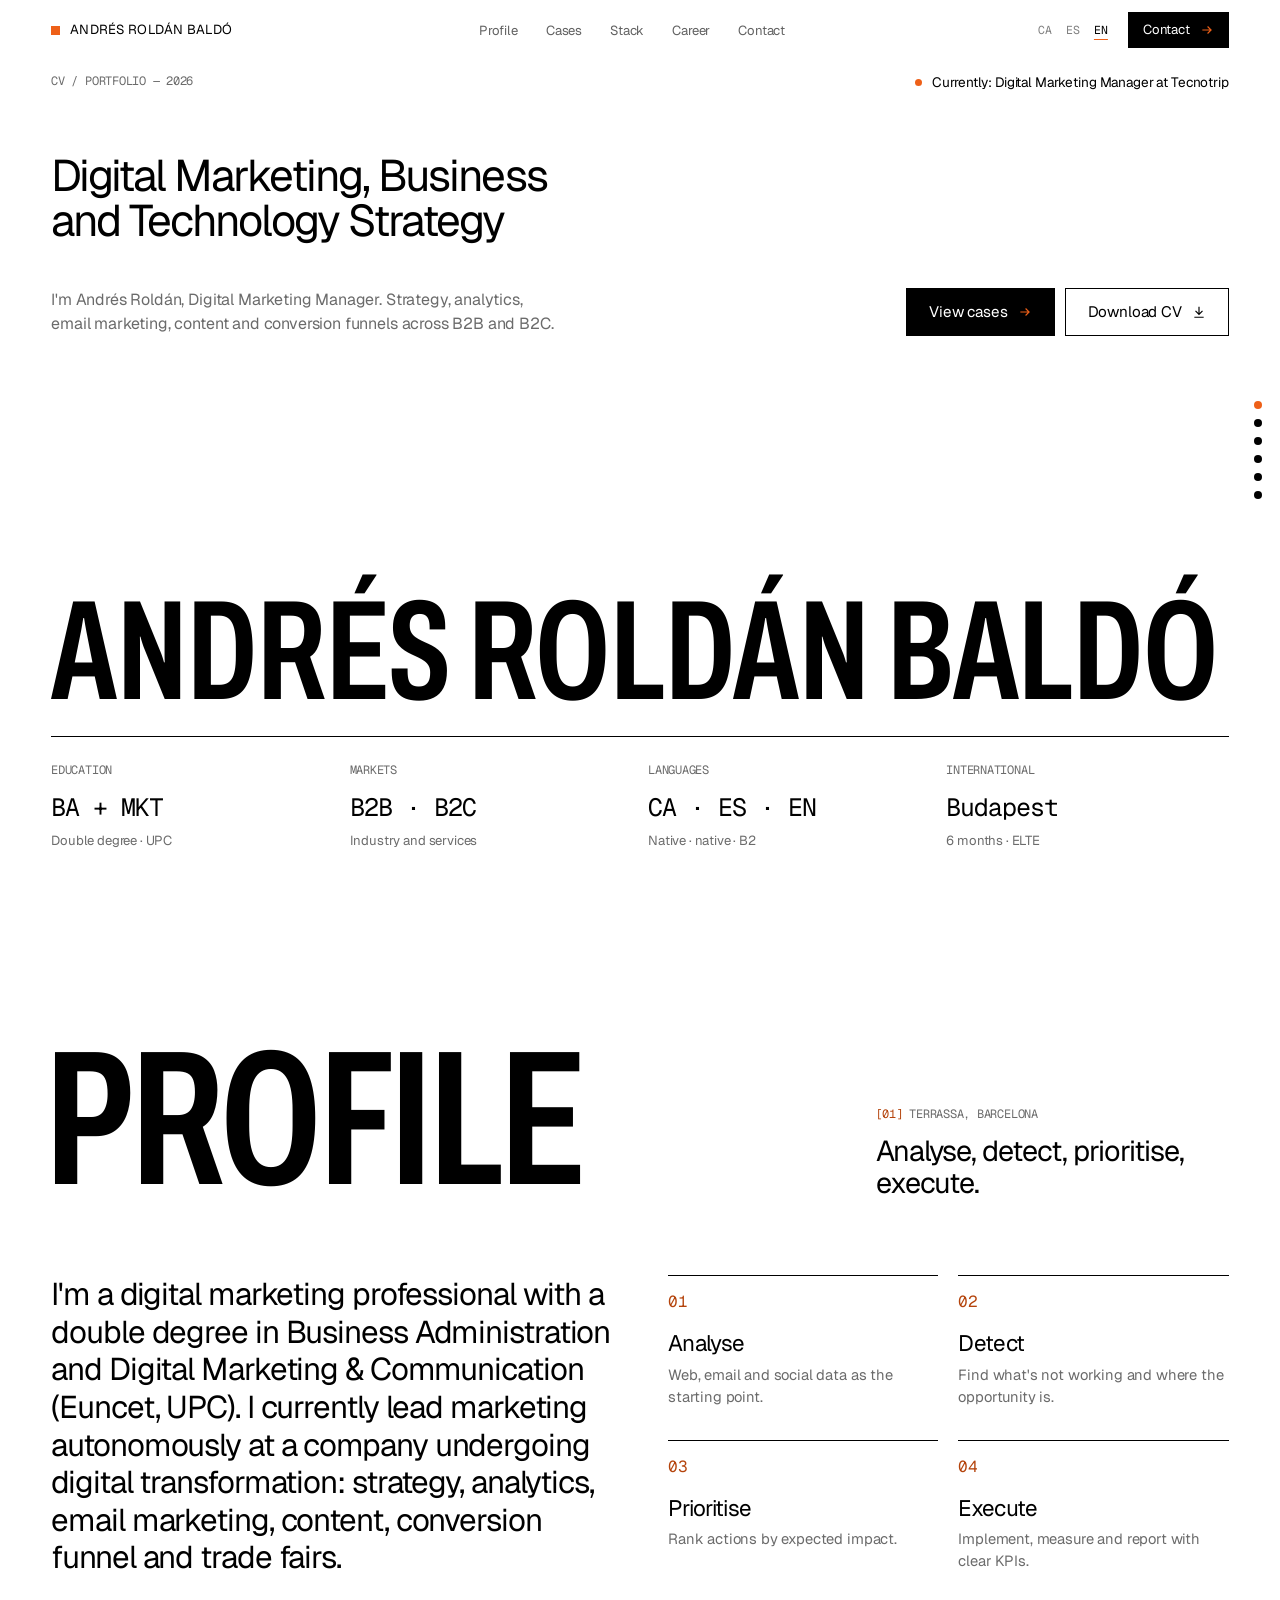
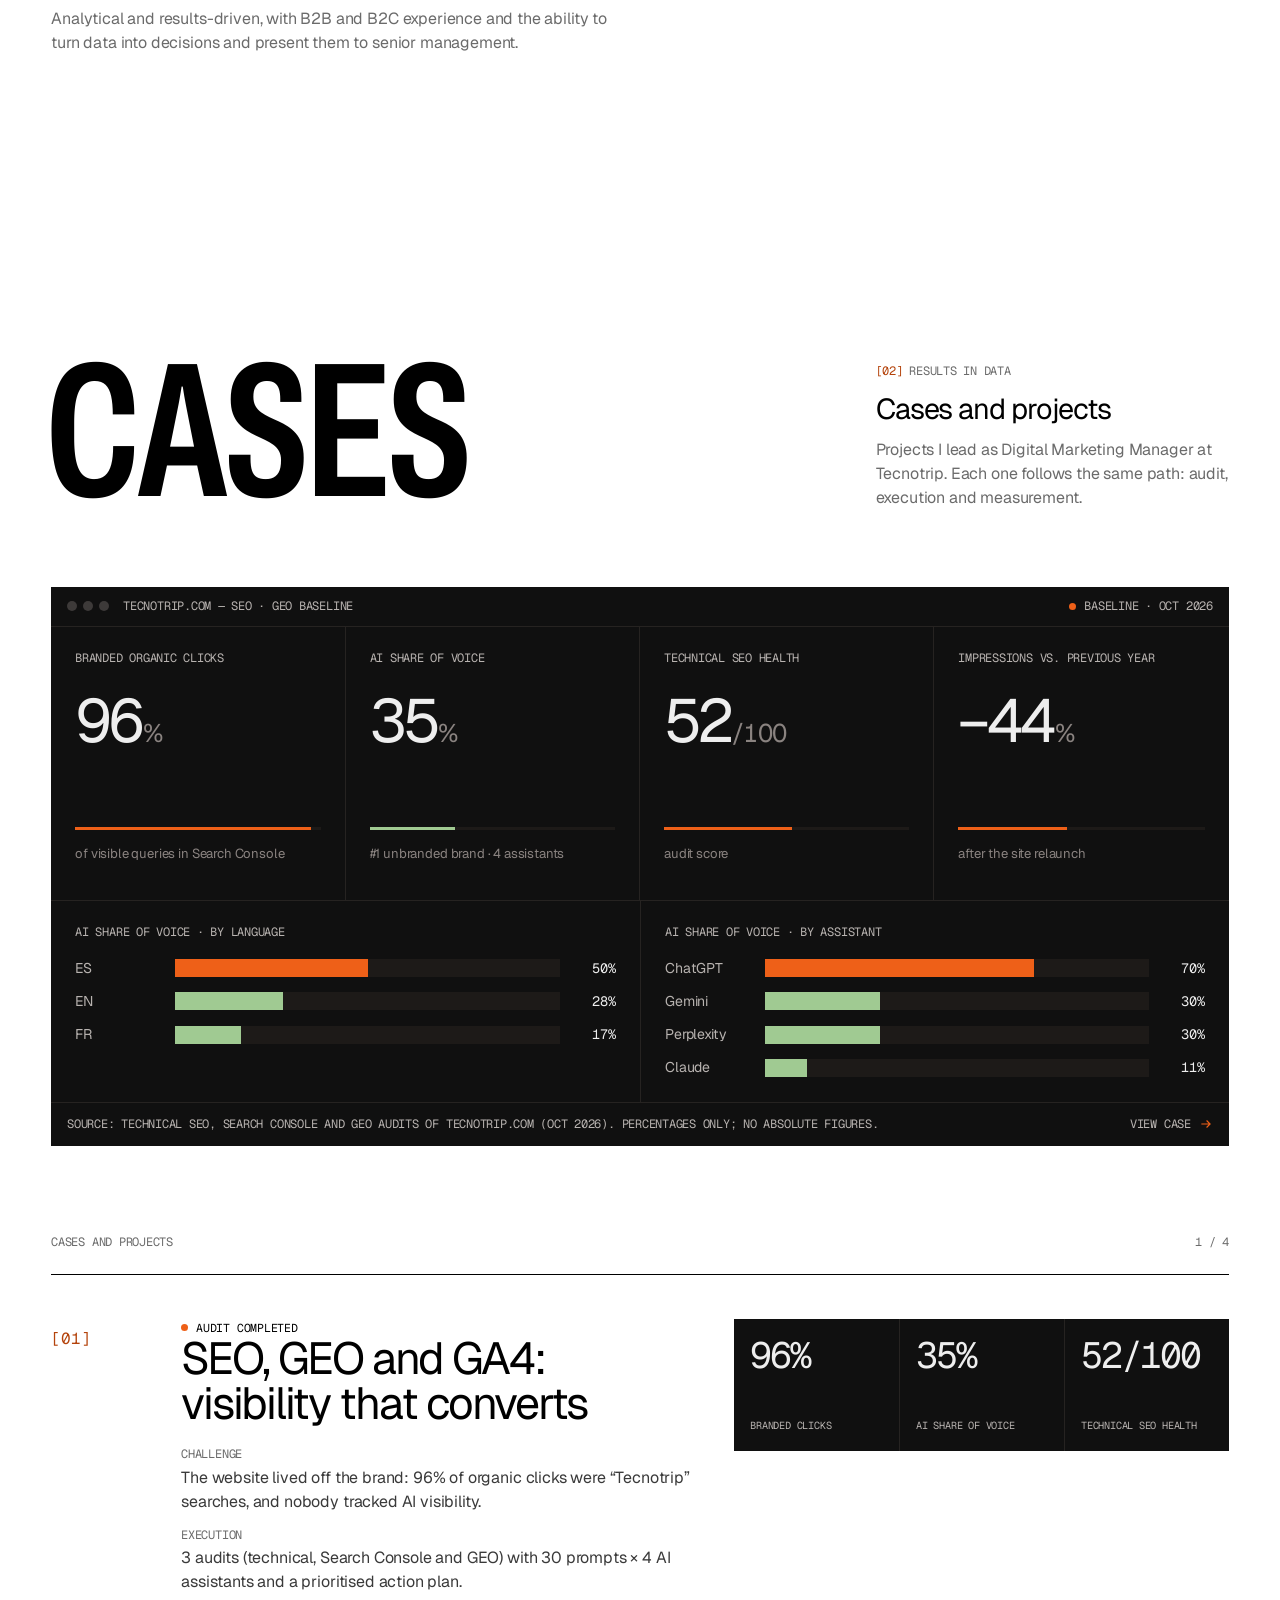
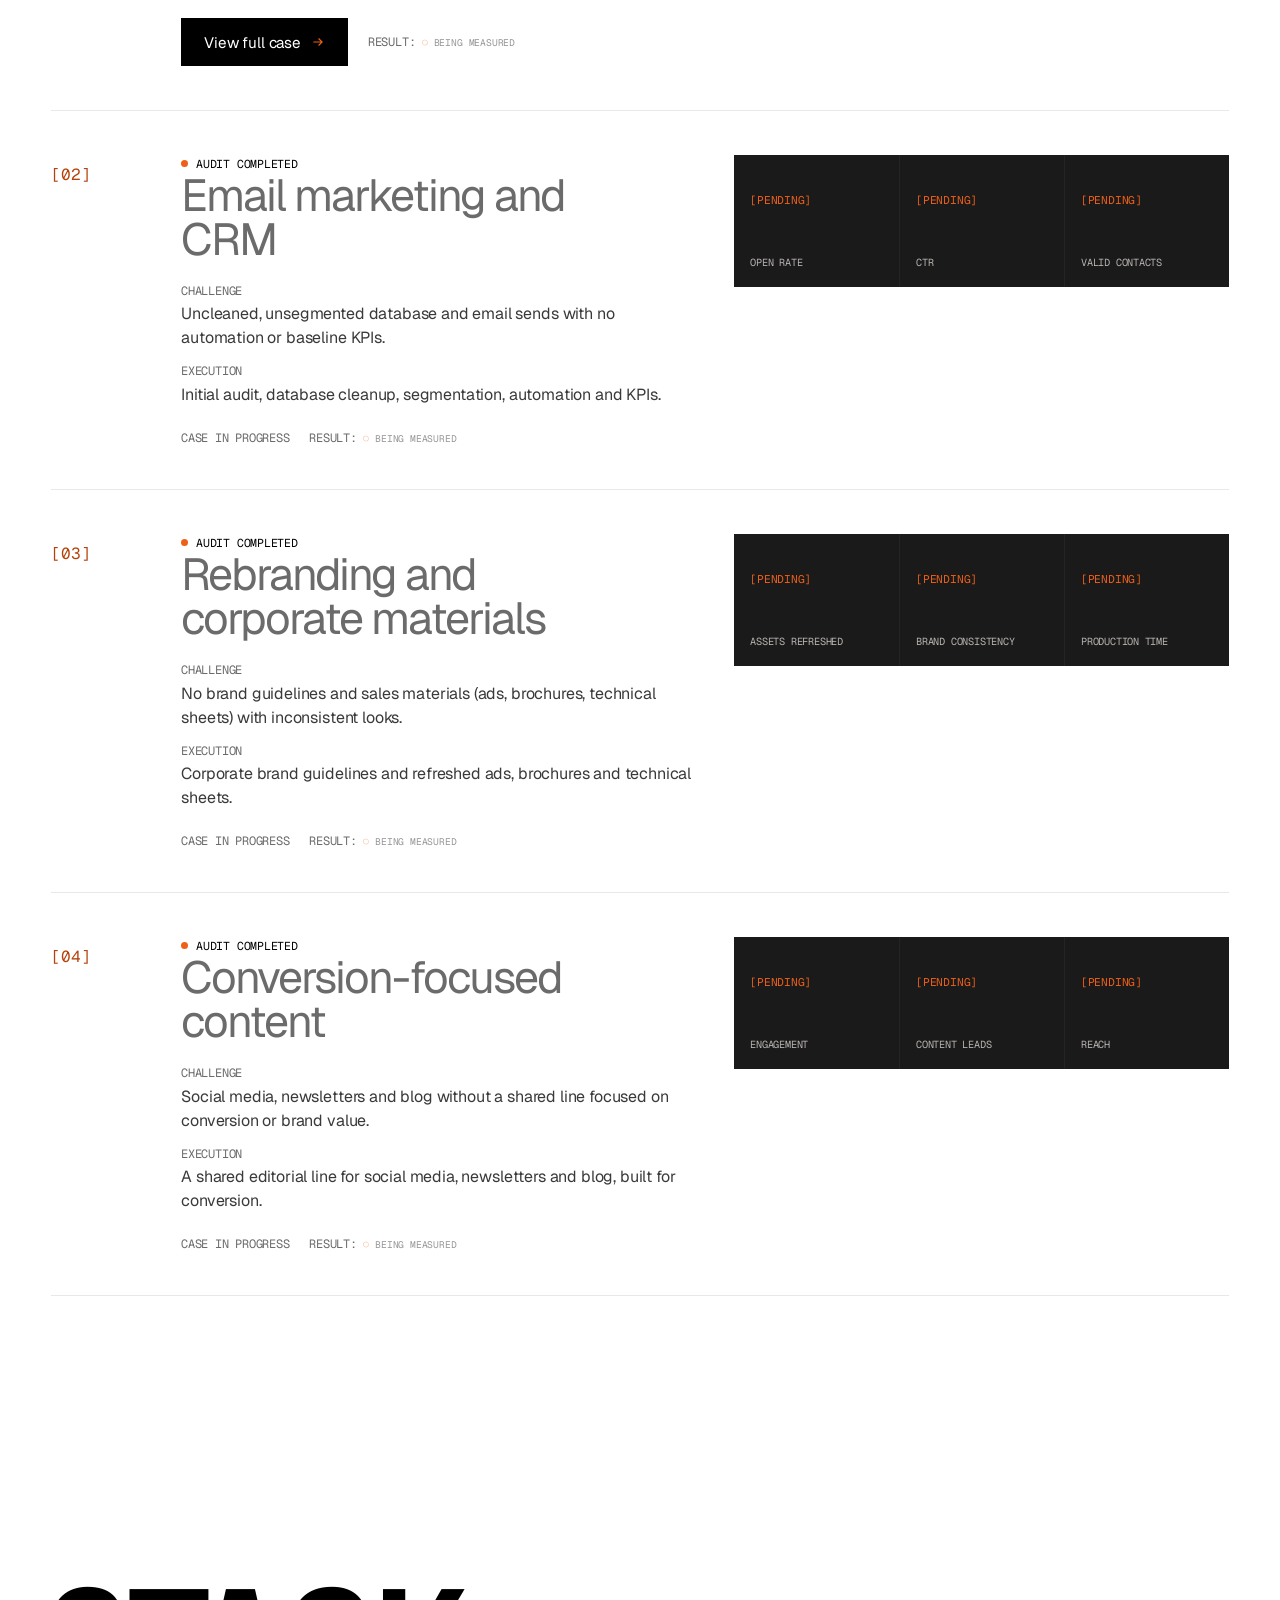
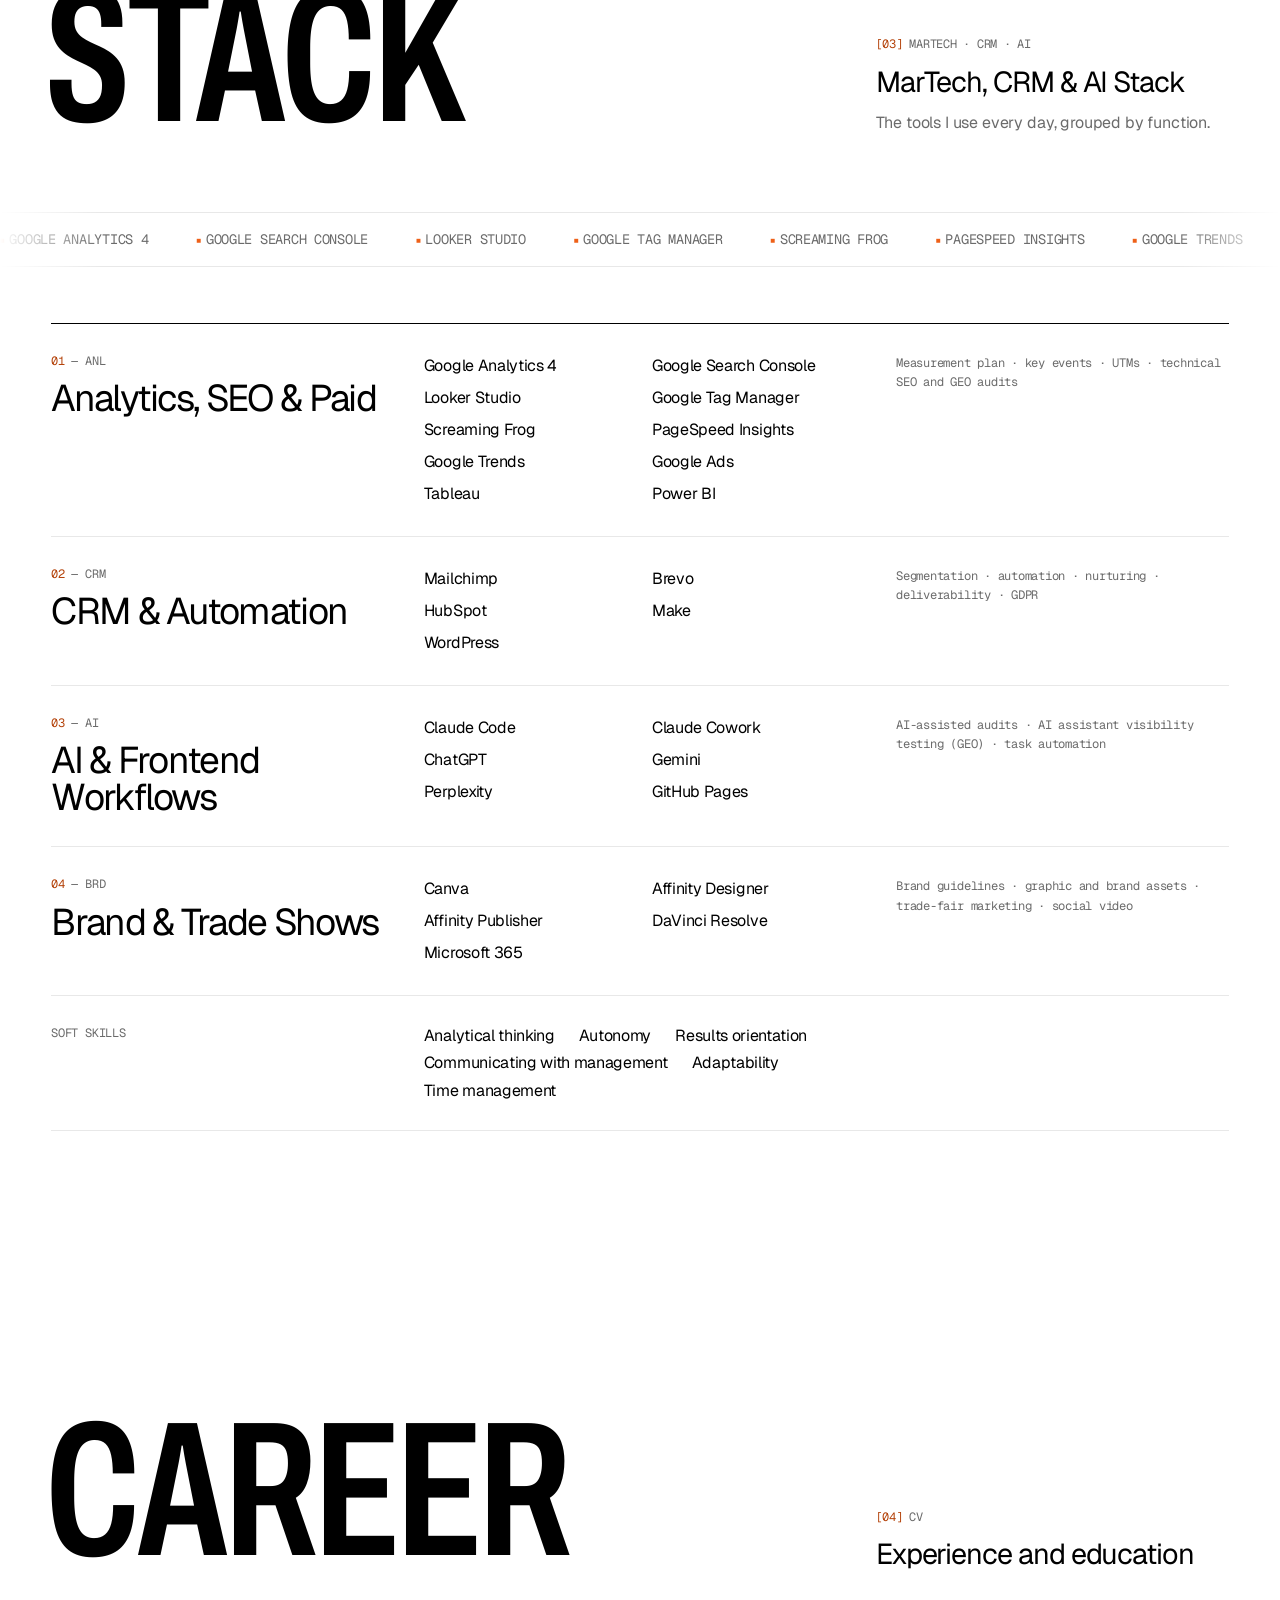
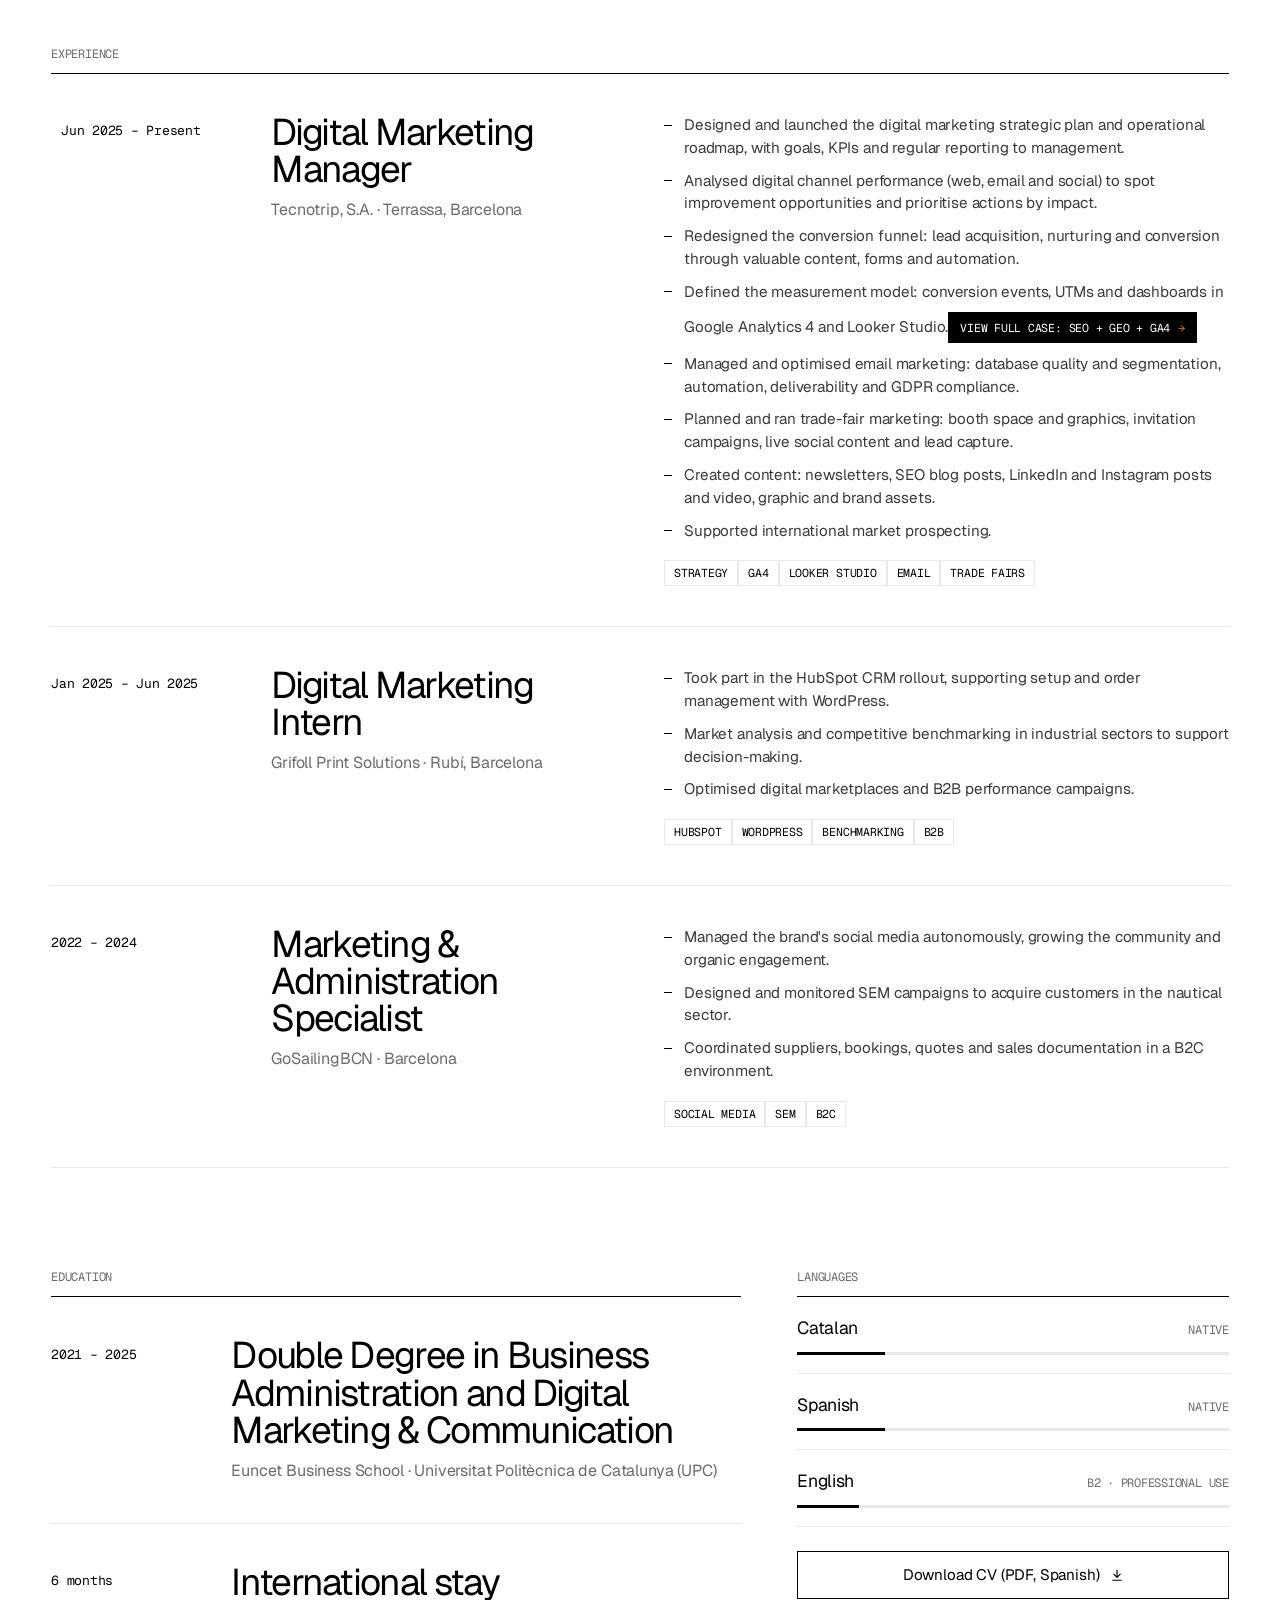
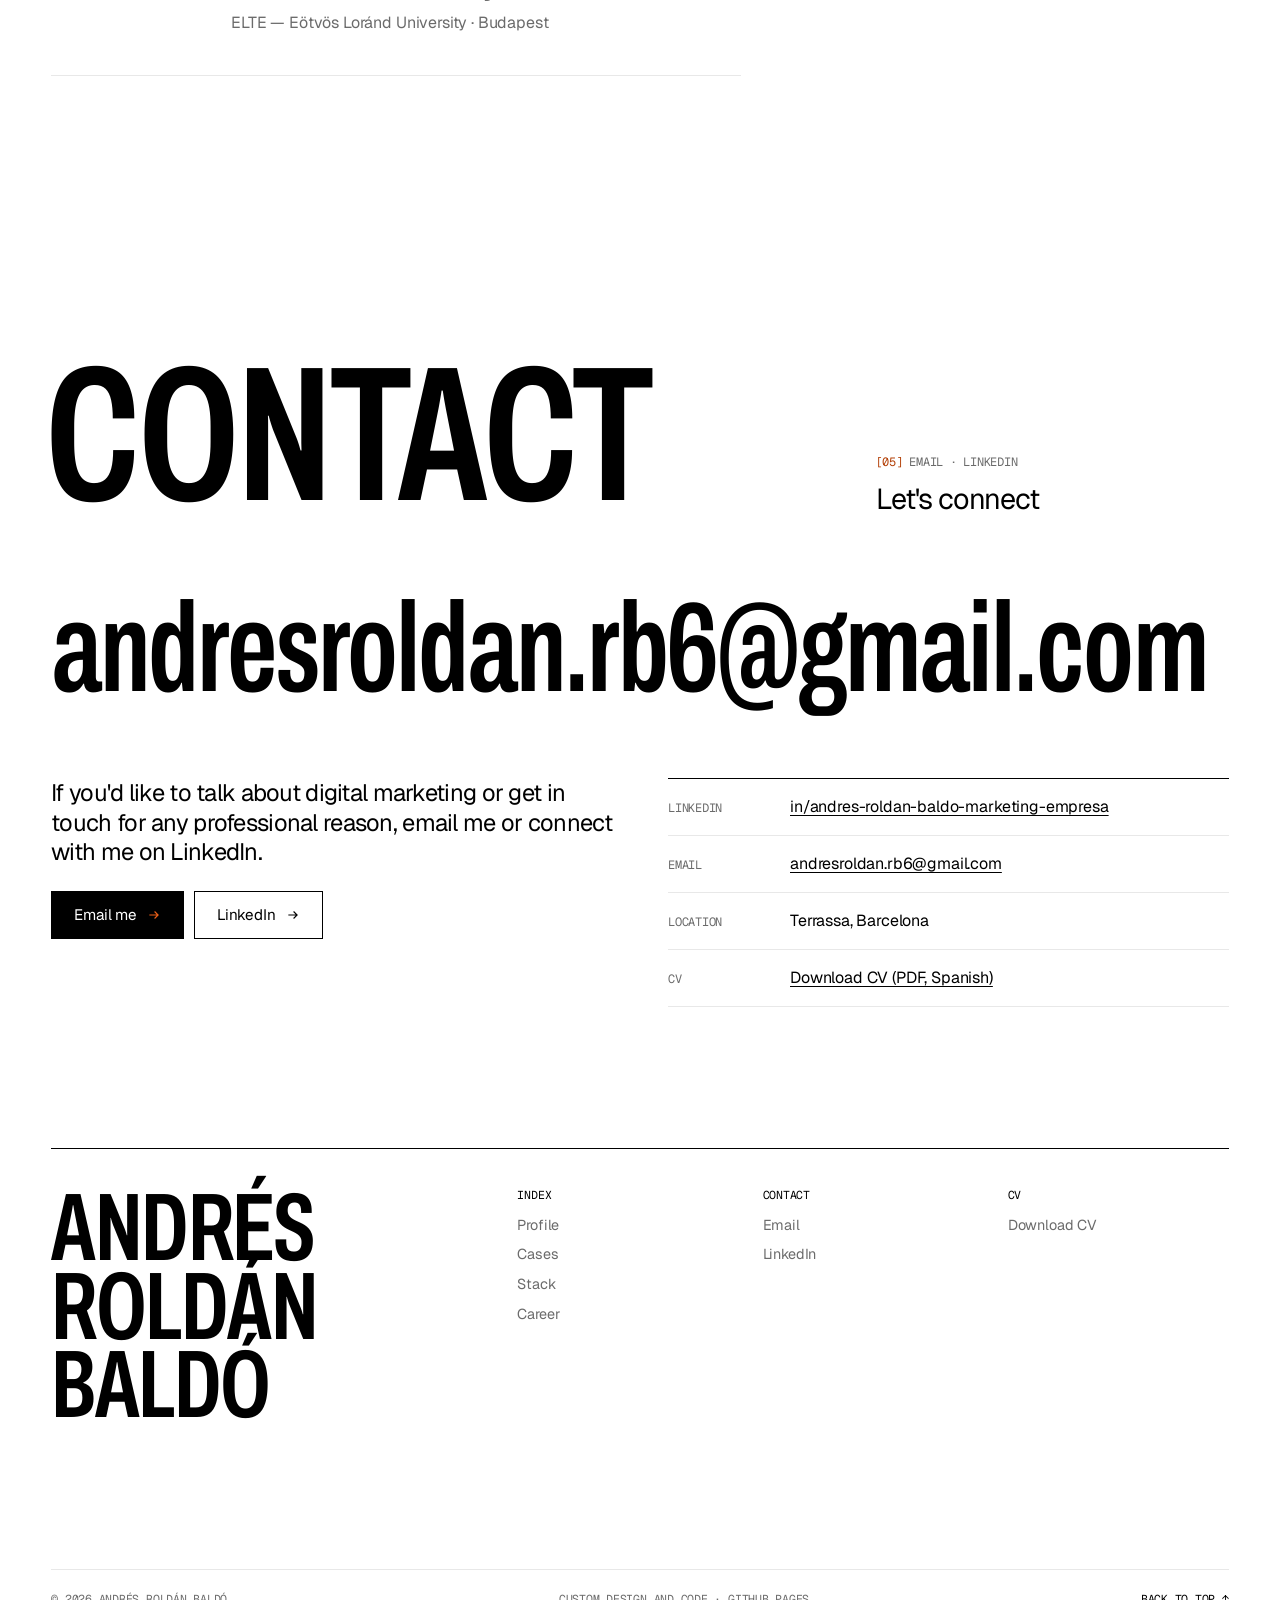
==== commit fa3b1df2: "Unify design: Haus Otto site with Factory.ai data panels - Whole site on white with square corners; " ====
--- a/index.html
+++ b/index.html
@@ -178,9 +178,8 @@
       </div>
     </section>
 
-    <!-- 02 + 03 · ZONA DE DADES · Factory.ai -->
-    <div class="zone-dark" data-zone="dark">
-      <section class="section" id="portfolio" aria-labelledby="cases-h">
+    <!-- 02 · CASOS (dades: panells Factory.ai dins la retícula Otto) -->
+      <section class="section zone-light" id="portfolio" aria-labelledby="cases-h">
         <div class="wrap">
           <div class="section-top">
             <h2 class="display reveal" id="cases-h" data-i18n="nav.portfolio">Casos</h2>
@@ -196,7 +195,7 @@
         </div>
       </section>
 
-      <section class="section" id="skills" aria-labelledby="stack-h">
+      <section class="section zone-light" id="skills" aria-labelledby="stack-h">
         <div class="wrap">
           <div class="section-top">
             <h2 class="display reveal" id="stack-h" data-i18n="nav.skills">Stack</h2>
@@ -213,7 +212,6 @@
           <div class="soft-row"><p class="label" data-i18n="skills.softTitle">Soft skills</p><ul class="pills" id="soft-skills"></ul></div>
         </div>
       </section>
-    </div>
 
     <!-- 04 · TRAJECTÒRIA · Haus Otto -->
     <section class="section zone-light" id="experience" aria-labelledby="cv-h">
--- a/assets/css/styles.css
+++ b/assets/css/styles.css
@@ -66,18 +66,18 @@
 
 /* Veu "instrument" (Factory): mono 12px majúscules */
 .label { font-family: var(--mono); font-size: .75rem; line-height: 1.2; letter-spacing: -0.02em; text-transform: uppercase; color: var(--grey); }
-.zone-dark .label { color: var(--stone); }
+.panel .label { color: var(--stone); }
 .idx { font-family: var(--mono); color: var(--signal-ink); }
-.zone-dark .idx { color: var(--signal); }
+.panel .idx { color: var(--signal); }
 
 /* Zones */
 .zone-light { background: var(--white); color: var(--black); }
-.zone-dark { background: var(--void); color: var(--bone); }
+.panel { background: var(--void); color: var(--bone); }
 
 /* ---------- Botons i enllaços ---------- */
 .btn {
   display: inline-flex; align-items: center; justify-content: center; gap: 10px;
-  min-height: 48px; padding: 0 20px; border-radius: 3px; border: 1px solid transparent;
+  min-height: 48px; padding: 0 22px; border-radius: 0; border: 1px solid transparent;
   font-size: .95rem; line-height: 1; text-decoration: none; white-space: nowrap;
   transition: background-color var(--t) var(--ease), color var(--t) var(--ease), border-color var(--t) var(--ease);
 }
@@ -88,8 +88,6 @@
 .btn-dark:hover { background: #262626; }
 .btn-ghost { border-color: var(--black); color: var(--black); }
 .btn-ghost:hover { background: var(--black); color: var(--white); }
-.zone-dark .btn-ghost { border-color: var(--ash); color: var(--bone); }
-.zone-dark .btn-ghost:hover { background: var(--bone); color: var(--void); border-color: var(--bone); }
 .btn-light { background: var(--chalk); color: var(--void); }
 .btn-light svg { color: var(--signal); }
 .btn-light:hover { background: var(--white); }
@@ -101,8 +99,7 @@
 
 /* Pills (Frontier) */
 .pills { display: flex; flex-wrap: wrap; gap: 6px; }
-.pill { display: inline-flex; align-items: center; padding: 6px 12px; border-radius: 9999px; border: 1px solid var(--hair); font-size: .82rem; line-height: 1.2; color: var(--black); }
-.zone-dark .pill { border-color: var(--ash); color: var(--bone); }
+.pill { display: inline-flex; align-items: center; padding: 5px 9px; border-radius: 0; border: 1px solid var(--hair); font-family: var(--mono); font-size: .72rem; line-height: 1.2; letter-spacing: -0.02em; text-transform: uppercase; color: var(--black); }
 
 /* Estat viu (Factory status pulse) */
 .pulse { position: relative; width: 7px; height: 7px; border-radius: 50%; background: var(--signal); flex-shrink: 0; }
@@ -117,8 +114,7 @@
 /* Dada pendent / en mesura */
 .val-pending, .val-measuring { font-family: var(--mono); font-size: .8em; letter-spacing: -0.02em; white-space: nowrap; }
 .val-pending { color: var(--signal-ink); }
-.zone-dark .val-pending, .card-bone .val-pending { color: var(--signal); }
-.card-bone .val-pending { color: var(--signal-ink); }
+.panel .val-pending { color: var(--signal); }
 .val-measuring { color: inherit; opacity: .7; }
 .val-measuring::before { content: "◌ "; color: var(--signal); opacity: 1; }
 
@@ -128,7 +124,7 @@
   background: rgba(255, 255, 255, .86); backdrop-filter: blur(12px); -webkit-backdrop-filter: blur(12px);
   color: var(--black); transition: background-color .25s var(--ease), color .25s var(--ease);
 }
-.site-header.on-dark { background: rgba(16, 16, 16, .86); color: var(--bone); }
+.site-header.is-scrolled { box-shadow: 0 1px 0 var(--hair); }
 .header-inner { height: 100%; display: flex; align-items: center; justify-content: space-between; gap: 16px; }
 .brand { display: inline-flex; align-items: center; gap: 10px; font-size: .82rem; text-decoration: none; text-transform: uppercase; letter-spacing: .02em; }
 .brand-mark { width: 9px; height: 9px; background: var(--signal); }
@@ -143,7 +139,6 @@
 .lang-switch button:hover { opacity: .9; }
 .lang-switch button.is-active { opacity: 1; text-decoration: underline; text-underline-offset: 5px; text-decoration-color: var(--signal); }
 .header-cta { display: none; min-height: 36px; padding: 0 14px; font-size: .82rem; }
-.site-header.on-dark .header-cta { background: var(--chalk); color: var(--void); }
 .menu-toggle { display: inline-grid; place-items: center; width: 44px; height: 44px; border: 0; background: none; color: inherit; }
 .menu-toggle svg { width: 22px; height: 22px; }
 
@@ -164,7 +159,7 @@
 .drawer-nav a span { font-family: var(--mono); font-size: .75rem; font-weight: 400; color: var(--signal); letter-spacing: 0; }
 .drawer-nav a.is-active { color: var(--signal); }
 .drawer-foot { margin-top: auto; display: grid; gap: 14px; padding: 20px var(--gutter) calc(24px + env(safe-area-inset-bottom)); border-top: 1px solid var(--rule); }
-.lang-switch--lg { display: grid; grid-template-columns: repeat(3, 1fr); gap: 0; border: 1px solid var(--ash); border-radius: 3px; }
+.lang-switch--lg { display: grid; grid-template-columns: repeat(3, 1fr); gap: 0; border: 1px solid var(--ash); border-radius: 0; }
 .lang-switch--lg button { height: 44px; font-size: .8rem; opacity: .6; }
 .lang-switch--lg button + button { border-left: 1px solid var(--ash); }
 .lang-switch--lg button.is-active { background: var(--bone); color: var(--void); opacity: 1; text-decoration: none; }
@@ -172,7 +167,6 @@
 /* Indicadors de secció (Haus Otto page dots) */
 .dots { display: none; position: fixed; right: 18px; top: 50%; z-index: 55; transform: translateY(-50%); flex-direction: column; gap: 10px; }
 .dots a { display: block; width: 8px; height: 8px; border-radius: 50%; background: currentColor; opacity: .22; transition: opacity var(--t) var(--ease), background-color var(--t) var(--ease); color: var(--black); }
-.dots.on-dark a { color: var(--bone); }
 .dots a.is-active { background: var(--signal); opacity: 1; }
 .dots a:hover { opacity: .7; }
 
@@ -187,7 +181,6 @@
 .section-top-meta { display: grid; gap: 14px; align-content: end; }
 .section-top-meta h3 { font-size: clamp(1.35rem, 1rem + 1vw, 2rem); letter-spacing: -0.035em; line-height: 1.1; max-width: 22ch; }
 .section-top-meta p { margin: 0; max-width: 48ch; color: var(--grey); }
-.zone-dark .section-top-meta p { color: var(--granite); }
 @media (min-width: 960px) {
   .section-top { grid-template-columns: 1fr minmax(280px, 30%); align-items: end; gap: 40px; }
 }
@@ -236,7 +229,7 @@
 
 /* ---------- CASOS · dashboard (Factory) ---------- */
 .dash {
-  border: 1px solid var(--rule); border-radius: 10px; background: var(--void-2); overflow: hidden;
+  border: 0; border-radius: 0; background: var(--void); overflow: hidden;
   margin: 0 0 clamp(48px, 7vw, 96px);
 }
 .dash-bar { display: flex; flex-wrap: wrap; align-items: center; gap: 10px 14px; padding: 12px 16px; border-bottom: 1px solid var(--rule); }
@@ -261,7 +254,7 @@
 .bars { display: grid; gap: 12px; }
 .bar { display: grid; grid-template-columns: 88px 1fr 44px; align-items: center; gap: 12px; }
 .bar-name { font-size: .88rem; color: var(--stone); overflow: hidden; text-overflow: ellipsis; white-space: nowrap; }
-.bar-track { height: 18px; background: var(--lift); position: relative; overflow: hidden; border-radius: 2px; }
+.bar-track { height: 18px; background: var(--lift); position: relative; overflow: hidden; }
 .bar-track span { position: absolute; inset: 0 auto 0 0; width: var(--w, 0%); background: var(--metric); transition: width 1.1s var(--ease); }
 .bar:first-child .bar-track span { background: var(--signal); }
 .bar-val { font-family: var(--mono); font-size: .85rem; text-align: right; color: var(--bone); }
@@ -276,52 +269,48 @@
   .chart + .chart { border-left: 1px solid var(--rule); }
 }
 
-/* ---------- CASOS · targetes ---------- */
-.cases-head { display: flex; justify-content: space-between; align-items: baseline; gap: 16px; margin-bottom: 20px; }
-.cases { display: grid; gap: 16px; }
-@media (min-width: 900px) { .cases { grid-template-columns: 1fr 1fr; } }
-.case-card { position: relative; display: flex; flex-direction: column; gap: 22px; padding: clamp(22px, 3vw, 32px); border-radius: 10px; border: 1px solid var(--rule); min-width: 0; transition: border-color var(--t) var(--ease), transform var(--t) var(--ease); }
-.case-card:hover { border-color: var(--ash); }
-/* Figura sobre fons (Factory): el cas publicat és la targeta clara */
-.card-bone { background: var(--bone); color: var(--void); border-color: var(--bone); }
-.card-bone:hover { transform: translateY(-2px); border-color: var(--white); }
-.card-bone .label { color: #4d4947; }
-.case-card-top { display: flex; justify-content: space-between; align-items: center; gap: 12px; flex-wrap: wrap; }
-.case-card-index { font-family: var(--mono); font-size: .8rem; color: var(--signal); }
-.card-bone .case-card-index { color: var(--signal-ink); }
-.case-card h3 { font-size: clamp(1.6rem, 1.2rem + 1.2vw, 2.4rem); letter-spacing: -0.04em; line-height: 1.02; max-width: 18ch; }
-.case-card-facts { display: grid; gap: 14px; }
-.case-card-facts > div { display: grid; gap: 4px; }
-.case-card-facts dd { font-size: .95rem; color: var(--stone); max-width: 52ch; }
-.card-bone .case-card-facts dd { color: #2b2928; }
-.kpis { display: grid; grid-template-columns: repeat(3, 1fr); border-top: 1px solid var(--rule); border-bottom: 1px solid var(--rule); }
-.card-bone .kpis { border-color: #cfcbc8; }
-.kpi { display: flex; flex-direction: column; justify-content: space-between; gap: 10px; padding: 14px 12px 14px 0; min-width: 0; }
-.kpi + .kpi { padding-left: 12px; border-left: 1px solid var(--rule); }
-.card-bone .kpi + .kpi { border-color: #cfcbc8; }
-.kpi-value { font-family: var(--mono); font-size: clamp(1.4rem, 1rem + 1.4vw, 2.2rem); letter-spacing: -0.06em; line-height: 1; }
-.kpi-value .val-pending, .kpi-value .val-measuring { font-size: .68rem; letter-spacing: -0.02em; }
+/* ---------- CASOS · files Otto + panell de KPIs Factory ---------- */
+.cases-head { display: flex; justify-content: space-between; align-items: baseline; gap: 16px; padding-bottom: 12px; border-bottom: 1px solid var(--black); }
+.case-row { position: relative; display: grid; gap: 24px; padding: clamp(28px, 4vw, 44px) 0; border-bottom: 1px solid var(--hair); }
+.case-row-top { display: flex; align-items: center; gap: 16px; flex-wrap: wrap; }
+.case-row h3 { font-size: clamp(1.8rem, 1.2rem + 2vw, 3.2rem); letter-spacing: -0.045em; line-height: 1; max-width: 16ch; }
+.case-row.is-soon h3 { color: var(--grey); }
+.case-facts { display: grid; gap: 14px; margin-top: 22px; }
+.case-facts > div { display: grid; gap: 4px; }
+.case-facts dd { color: #3a3a3a; max-width: 52ch; }
+.case-row-foot { display: flex; flex-wrap: wrap; align-items: center; gap: 12px 20px; margin-top: 24px; }
+.case-row .btn::after { content: ""; position: absolute; inset: 0; } /* fila clicable */
+.case-row:not(.is-soon):hover h3 { text-decoration: underline; text-decoration-thickness: 2px; text-underline-offset: 6px; }
+.kpi-panel { display: grid; grid-template-columns: repeat(3, 1fr); align-self: start; }
+.kpi { display: flex; flex-direction: column; justify-content: space-between; gap: 18px; padding: 18px 16px; min-height: 132px; min-width: 0; }
+.kpi + .kpi { border-left: 1px solid var(--rule); }
+.kpi-value { font-family: var(--mono); font-size: clamp(1.5rem, 1rem + 1.6vw, 2.5rem); letter-spacing: -0.06em; line-height: 1; color: var(--bone); }
+.kpi-value .val-pending, .kpi-value .val-measuring { font-size: .7rem; letter-spacing: -0.02em; }
 .kpi .label { font-size: .64rem; overflow-wrap: anywhere; }
-.case-card-foot { display: flex; justify-content: space-between; align-items: center; gap: 12px; margin-top: auto; }
-.case-card-foot .btn::after { content: ""; position: absolute; inset: 0; border-radius: 10px; }
-.case-card.is-soon .case-card-foot { color: var(--granite); }
-
-/* ---------- STACK (Factory feature cards + marquee) ---------- */
-.marquee { overflow: hidden; border-block: 1px solid var(--rule); padding-block: 18px; margin-bottom: clamp(40px, 6vw, 72px); -webkit-mask-image: linear-gradient(90deg, transparent, #000 8%, #000 92%, transparent); mask-image: linear-gradient(90deg, transparent, #000 8%, #000 92%, transparent); }
+.is-soon .kpi-panel { background: #1a1a1a; }
+@media (min-width: 960px) {
+  .case-row { grid-template-columns: 90px 1fr minmax(360px, 42%); gap: 40px; }
+  .case-row-index { padding-top: .5em; }
+}
+
+/* ---------- STACK · fitxa en files (Otto) + marquee ---------- */
+.marquee { overflow: hidden; border-block: 1px solid var(--hair); padding-block: 16px; margin-bottom: clamp(32px, 5vw, 56px); -webkit-mask-image: linear-gradient(90deg, transparent, #000 8%, #000 92%, transparent); mask-image: linear-gradient(90deg, transparent, #000 8%, #000 92%, transparent); }
 .marquee-track { display: flex; gap: 48px; width: max-content; animation: marquee 60s linear infinite; }
-.marquee-track span { font-family: var(--mono); font-size: .85rem; text-transform: uppercase; letter-spacing: -0.02em; color: var(--granite); white-space: nowrap; }
+.marquee-track span { font-family: var(--mono); font-size: .85rem; text-transform: uppercase; letter-spacing: -0.02em; color: var(--grey); white-space: nowrap; }
 .marquee-track span::before { content: "■ "; color: var(--signal); font-size: .6em; vertical-align: .2em; }
 @keyframes marquee { to { transform: translateX(-50%); } }
-.stack-grid { display: grid; gap: 16px; }
-@media (min-width: 720px) { .stack-grid { grid-template-columns: 1fr 1fr; } }
-@media (min-width: 1200px) { .stack-grid { grid-template-columns: repeat(4, 1fr); } }
-.stack-card { display: flex; flex-direction: column; gap: 20px; padding: 24px; border: 1px solid var(--rule); border-radius: 10px; transition: border-color var(--t) var(--ease); }
-.stack-card:hover { border-color: var(--ash); }
-.stack-card h3 { font-size: 1.5rem; letter-spacing: -0.035em; }
-.stack-tools li { padding: 9px 0; border-top: 1px solid var(--rule); font-size: .92rem; }
-.stack-methods { margin: auto 0 0; font-family: var(--mono); font-size: .74rem; line-height: 1.55; letter-spacing: -0.02em; color: var(--granite); }
-.soft-row { display: grid; gap: 16px; margin-top: 16px; padding: 24px; border: 1px solid var(--rule); border-radius: 10px; }
-@media (min-width: 960px) { .soft-row { grid-template-columns: 1fr 3fr; align-items: center; } }
+.stack-grid { border-top: 1px solid var(--black); }
+.stack-card { display: grid; gap: 18px; padding: 30px 0; border-bottom: 1px solid var(--hair); }
+.stack-card h3 { font-size: clamp(1.6rem, 1.2rem + 1.4vw, 2.6rem); letter-spacing: -0.045em; line-height: 1; margin-top: 10px; }
+.stack-tools { display: grid; grid-template-columns: 1fr 1fr; gap: 8px 24px; align-content: start; }
+.stack-tools li { font-size: 1rem; letter-spacing: -0.02em; }
+.stack-methods { margin: 0; font-family: var(--mono); font-size: .76rem; line-height: 1.6; letter-spacing: -0.02em; color: var(--grey); }
+.soft-row { display: grid; gap: 16px; padding: 30px 0; border-bottom: 1px solid var(--hair); }
+.soft-row .pills { gap: 8px 24px; }
+.soft-row .pill { padding: 0; border: 0; font-family: var(--font); text-transform: none; font-size: 1rem; letter-spacing: -0.02em; }
+@media (min-width: 960px) {
+  .stack-card, .soft-row { grid-template-columns: 1fr 1.3fr 1fr; gap: 40px; align-items: start; }
+}
 
 /* ---------- TRAJECTÒRIA (Otto) ---------- */
 .cv-head { display: flex; justify-content: space-between; align-items: baseline; gap: 16px; padding-bottom: 12px; border-bottom: 1px solid var(--black); }
@@ -332,7 +321,7 @@
 .cv-list { display: grid; gap: 10px; }
 .cv-list li { color: #3a3a3a; font-size: .95rem; padding-left: 20px; position: relative; }
 .cv-list li::before { content: ""; position: absolute; left: 0; top: .7em; width: 8px; height: 1px; background: var(--black); }
-.cv-case-link { display: inline-flex; align-items: center; gap: 8px; margin-top: 8px; padding: 6px 10px; border-radius: 3px; background: var(--black); color: var(--white); text-decoration: none; font-family: var(--mono); font-size: .72rem; text-transform: uppercase; letter-spacing: -0.02em; }
+.cv-case-link { display: inline-flex; align-items: center; gap: 8px; margin-top: 8px; padding: 7px 12px; border-radius: 0; background: var(--black); color: var(--white); text-decoration: none; font-family: var(--mono); font-size: .72rem; text-transform: uppercase; letter-spacing: -0.02em; }
 .cv-case-link::after { content: "→"; color: var(--signal); }
 .cv-case-link:hover { background: #262626; }
 .cv-tags { margin-top: 18px; }
@@ -362,17 +351,18 @@
 .contact-ctas { display: flex; flex-wrap: wrap; gap: 10px; margin-top: 24px; }
 @media (min-width: 960px) { .contact-side { grid-template-columns: 1fr 1fr; gap: 56px; } }
 
-/* ---------- Peu (Factory) ---------- */
-.site-footer { background: var(--void); color: var(--granite); padding-block: 56px calc(24px + env(safe-area-inset-bottom)); }
-.footer-cols { display: grid; grid-template-columns: 1fr 1fr; gap: 32px 24px; padding-bottom: 48px; }
-.footer-cols h4 { font-family: var(--mono); font-size: .72rem; text-transform: uppercase; letter-spacing: -0.02em; color: var(--bone); margin-bottom: 14px; }
-.footer-cols li { margin-bottom: 8px; font-size: .88rem; }
+/* ---------- Peu (Otto) ---------- */
+.site-footer { background: var(--white); color: var(--grey); padding-block: 0 calc(24px + env(safe-area-inset-bottom)); }
+.footer-cols { display: grid; grid-template-columns: 1fr 1fr; gap: 32px 24px; padding-block: 40px 48px; border-top: 1px solid var(--black); }
+.footer-cols h4 { font-family: var(--mono); font-size: .72rem; text-transform: uppercase; letter-spacing: -0.02em; color: var(--black); margin-bottom: 14px; }
+.footer-cols li { margin-bottom: 8px; font-size: .9rem; }
 .footer-cols a { text-decoration: none; }
-.footer-cols a:hover { color: var(--bone); }
+.footer-cols a:hover { color: var(--black); text-decoration: underline; }
 .footer-brand { grid-column: 1 / -1; }
-.footer-brand .display { font-size: clamp(3rem, 8vw, 6rem); color: var(--bone); }
-.footer-bottom { display: flex; flex-wrap: wrap; justify-content: space-between; gap: 8px 24px; padding-top: 20px; border-top: 1px solid var(--rule); font-family: var(--mono); font-size: .72rem; text-transform: uppercase; letter-spacing: -0.02em; }
+.footer-brand .display { font-size: clamp(3rem, 8vw, 6rem); color: var(--black); }
+.footer-bottom { display: flex; flex-wrap: wrap; justify-content: space-between; gap: 8px 24px; padding-top: 20px; border-top: 1px solid var(--hair); font-family: var(--mono); font-size: .72rem; text-transform: uppercase; letter-spacing: -0.02em; }
 .footer-bottom p { margin: 0; }
+.footer-bottom a { text-decoration: none; color: var(--black); }
 @media (min-width: 960px) {
   .footer-cols { grid-template-columns: 2fr 1fr 1fr 1fr; }
   .footer-brand { grid-column: auto; }
@@ -404,7 +394,7 @@
   .case-meta-tools { grid-column: auto; }
 }
 
-.case-section { padding-block: clamp(64px, 9vw, 128px); }
+.case-section { padding-block: clamp(56px, 8vw, 112px); border-top: 1px solid var(--hair); }
 .case-section-inner { display: grid; gap: 28px; }
 .case-section-head { display: grid; gap: 10px; align-content: start; }
 .case-section-head h2 { font-size: clamp(2rem, 1.3rem + 2.6vw, 3.6rem); letter-spacing: -0.045em; line-height: 1; }
@@ -412,21 +402,21 @@
 @media (min-width: 960px) { .case-section-inner { grid-template-columns: 1fr 2.4fr; gap: 56px; } }
 .prose p { font-size: clamp(1.1rem, 1rem + .4vw, 1.35rem); line-height: 1.4; letter-spacing: -0.02em; max-width: 58ch; }
 .prose p + p { color: var(--grey); }
-.case-lead { color: var(--granite); margin-bottom: 24px; }
+.case-lead { color: var(--grey); margin-bottom: 24px; }
 .case-sub { margin: 48px 0 8px; }
 
-.stats { display: grid; grid-template-columns: 1fr 1fr; border: 1px solid var(--rule); border-radius: 10px; overflow: hidden; background: var(--void-2); }
+.stats { display: grid; grid-template-columns: 1fr 1fr; overflow: hidden; background: var(--void); }
 @media (min-width: 720px) { .stats { grid-template-columns: repeat(4, 1fr); } }
 .stat { display: flex; flex-direction: column; justify-content: space-between; gap: 22px; padding: 20px; min-height: 150px; min-width: 0; border-right: 1px solid var(--rule); border-bottom: 1px solid var(--rule); }
 .stat-value { font-size: clamp(1.9rem, 1.3rem + 2vw, 3.2rem); letter-spacing: -0.05em; line-height: 1; color: var(--bone); font-variant-numeric: tabular-nums; }
 .stat-value .val-pending, .stat-value .val-measuring { font-size: .8rem; }
 .stat .label { text-transform: none; line-height: 1.35; }
 
-.rows li { display: grid; gap: 6px; padding: 18px 0; border-bottom: 1px solid var(--rule); }
-.rows li:first-child { border-top: 1px solid var(--rule); }
+.rows li { display: grid; gap: 6px; padding: 18px 0; border-bottom: 1px solid var(--hair); }
+.rows li:first-child { border-top: 1px solid var(--black); }
 @media (min-width: 720px) { .rows li { grid-template-columns: 240px 1fr; gap: 24px; } }
-.rows strong { font-weight: 400; color: var(--bone); }
-.rows span { color: var(--stone); }
+.rows strong { font-weight: 400; }
+.rows span { color: #3a3a3a; }
 
 .actions li { display: grid; grid-template-columns: 44px 1fr auto; gap: 12px; align-items: baseline; padding: 18px 0; border-bottom: 1px solid var(--hair); }
 .actions li:first-child { border-top: 1px solid var(--black); }
@@ -437,7 +427,7 @@
 .action-state { font-family: var(--mono); font-size: .7rem; text-transform: uppercase; color: var(--grey); }
 .actions li.is-done .action-state { color: var(--black); }
 
-.kpi-table-wrap { overflow-x: auto; border: 1px solid var(--rule); border-radius: 10px; background: var(--void-2); }
+.kpi-table-wrap { overflow-x: auto; background: var(--void); }
 .kpi-table { width: 100%; min-width: 600px; border-collapse: collapse; }
 .kpi-table caption { padding: 16px 20px; text-align: left; border-bottom: 1px solid var(--rule); }
 .kpi-table th, .kpi-table td { padding: 15px 20px; text-align: left; border-bottom: 1px solid var(--rule); font-weight: 400; vertical-align: baseline; }
@@ -450,9 +440,9 @@
 .kpi-table .kpi-target { color: var(--metric); }
 .case-note { margin: 14px 0 0; font-family: var(--mono); font-size: .72rem; color: var(--granite); }
 
-.learn-grid { display: grid; gap: 16px; }
+.learn-grid { display: grid; gap: 40px 56px; }
 @media (min-width: 720px) { .learn-grid { grid-template-columns: 1fr 1fr; } }
-.learn-card { padding: 28px; border: 1px solid var(--hair); border-radius: 10px; }
+.learn-card { padding-top: 18px; border-top: 1px solid var(--black); }
 .learn-card h3 { margin: 0 0 20px; font-size: 1.5rem; letter-spacing: -0.035em; }
 .learn-card ol { display: grid; gap: 14px; counter-reset: l; }
 .learn-card li { counter-increment: l; display: grid; grid-template-columns: 34px 1fr; color: #3a3a3a; }
@@ -460,10 +450,10 @@
 .val-measuring-block { margin: 0; color: var(--grey); }
 
 .case-nav { padding-block: clamp(40px, 6vw, 72px); border-top: 1px solid var(--hair); }
-.pager { display: grid; gap: 16px; margin-bottom: 28px; }
+.pager { display: grid; gap: 0 56px; margin-bottom: 40px; }
 @media (min-width: 720px) { .pager { grid-template-columns: 1fr 1fr; } }
-.pager-link { display: grid; gap: 8px; padding: 22px; border: 1px solid var(--hair); border-radius: 10px; text-decoration: none; transition: border-color var(--t) var(--ease); }
-.pager-link:hover { border-color: var(--black); }
+.pager-link { display: grid; gap: 8px; padding: 22px 0; border-top: 1px solid var(--black); text-decoration: none; transition: border-color var(--t) var(--ease); }
+.pager-link:hover strong { text-decoration: underline; }
 .pager-link--next { text-align: right; }
 .pager-link strong { font-weight: 400; font-size: 1.3rem; letter-spacing: -0.03em; }
 .case-back { display: flex; flex-wrap: wrap; gap: 10px; }
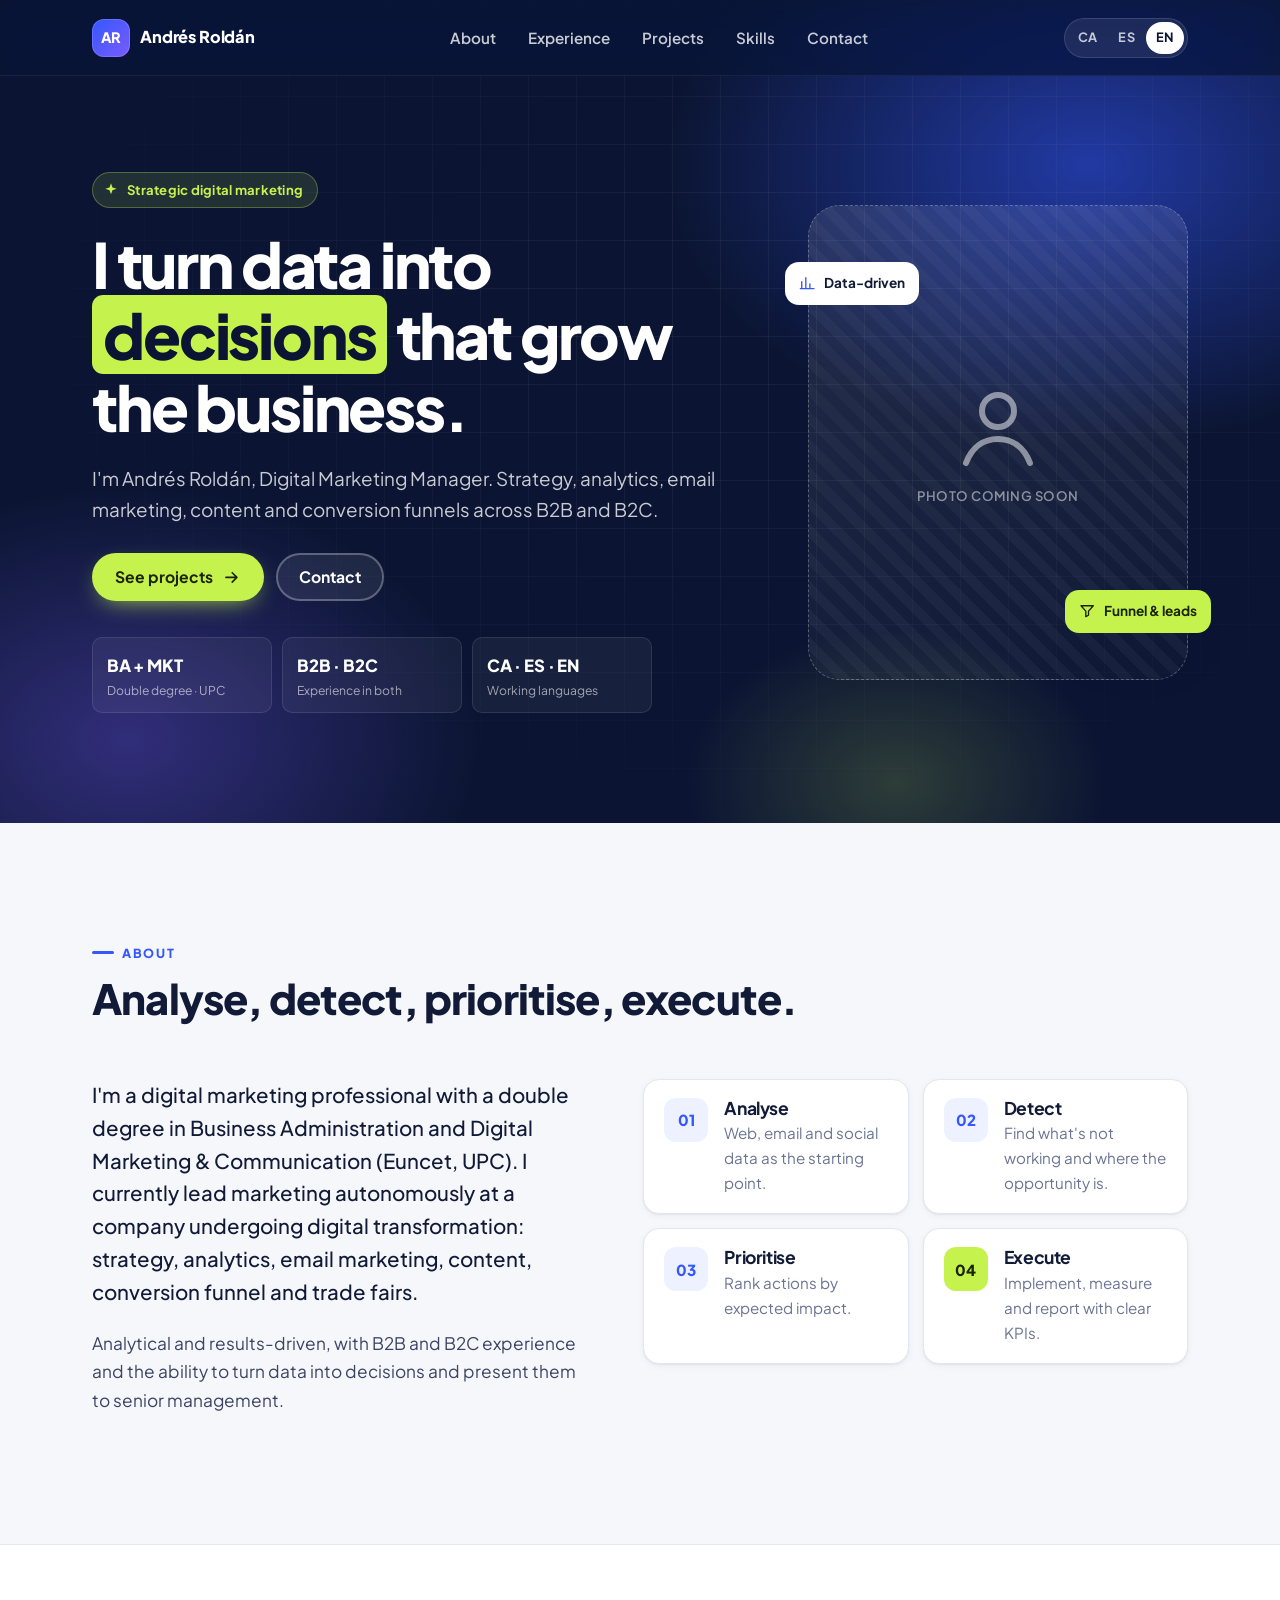
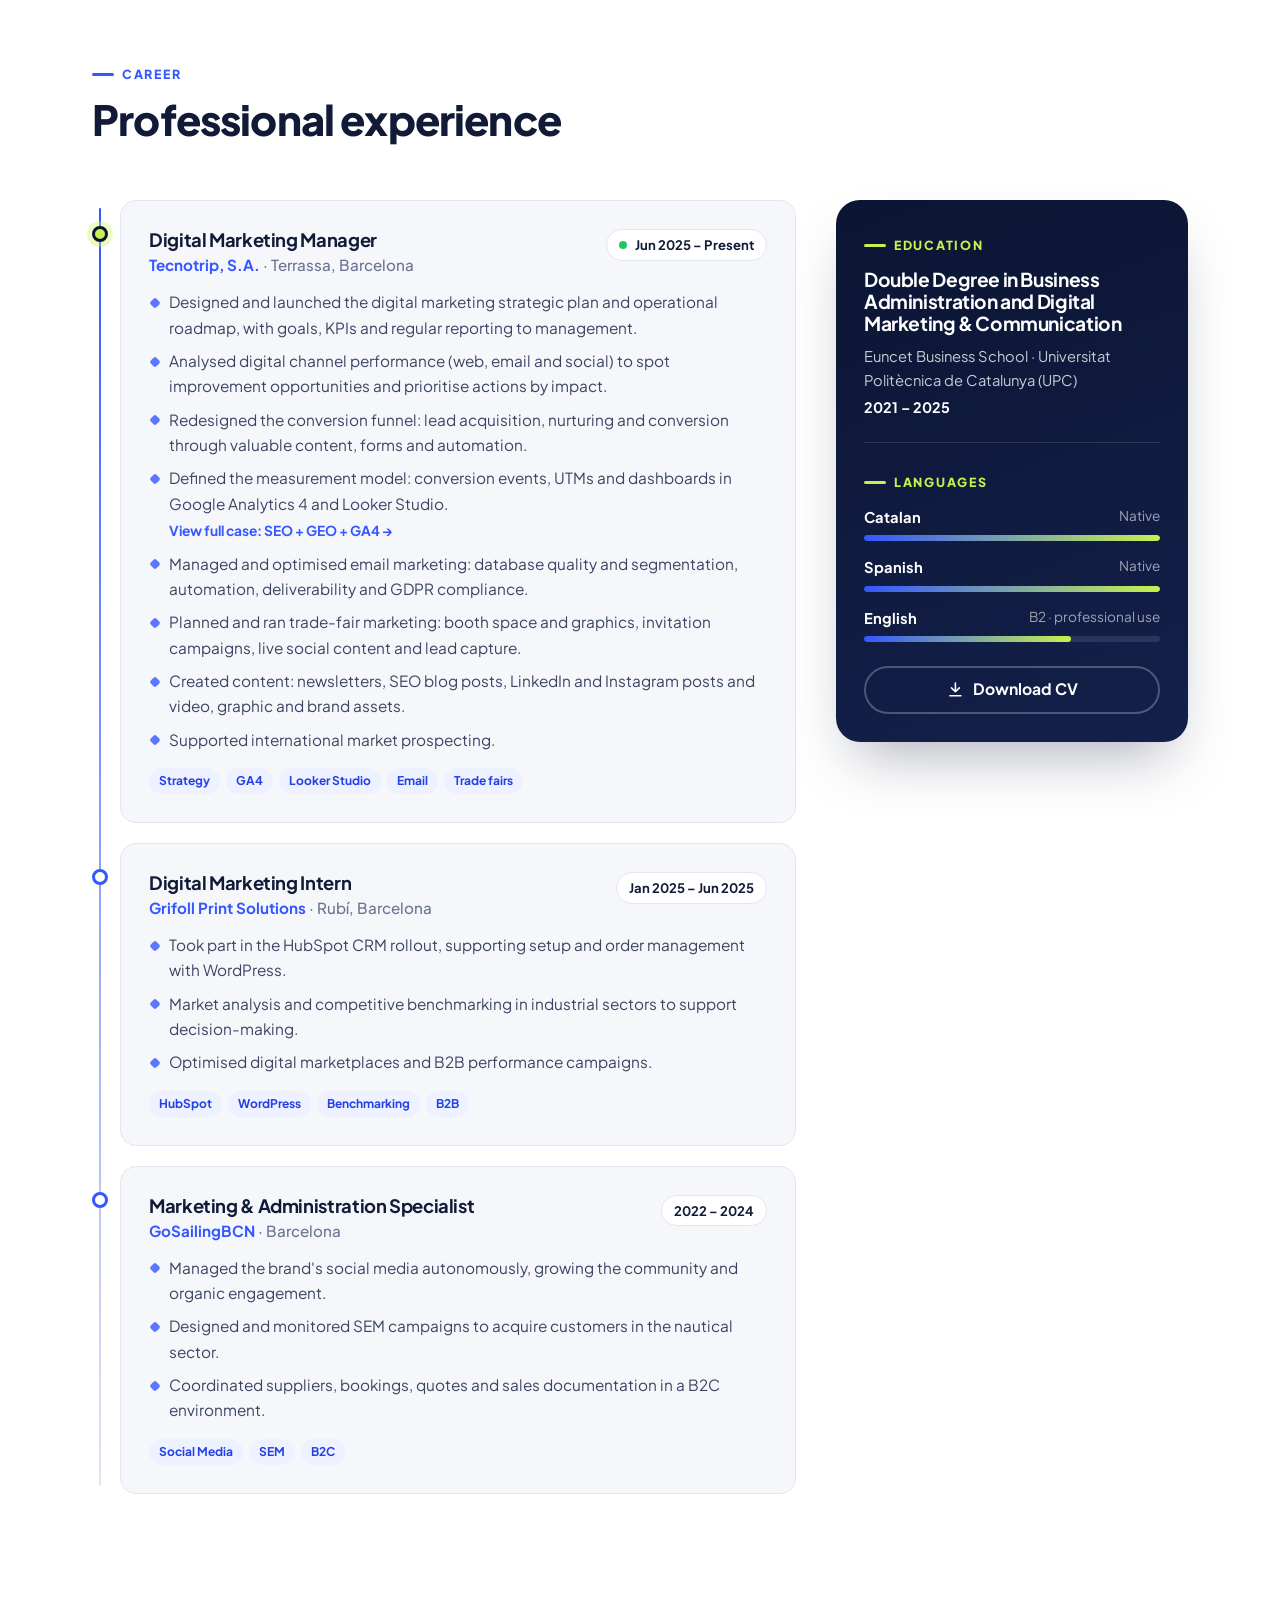
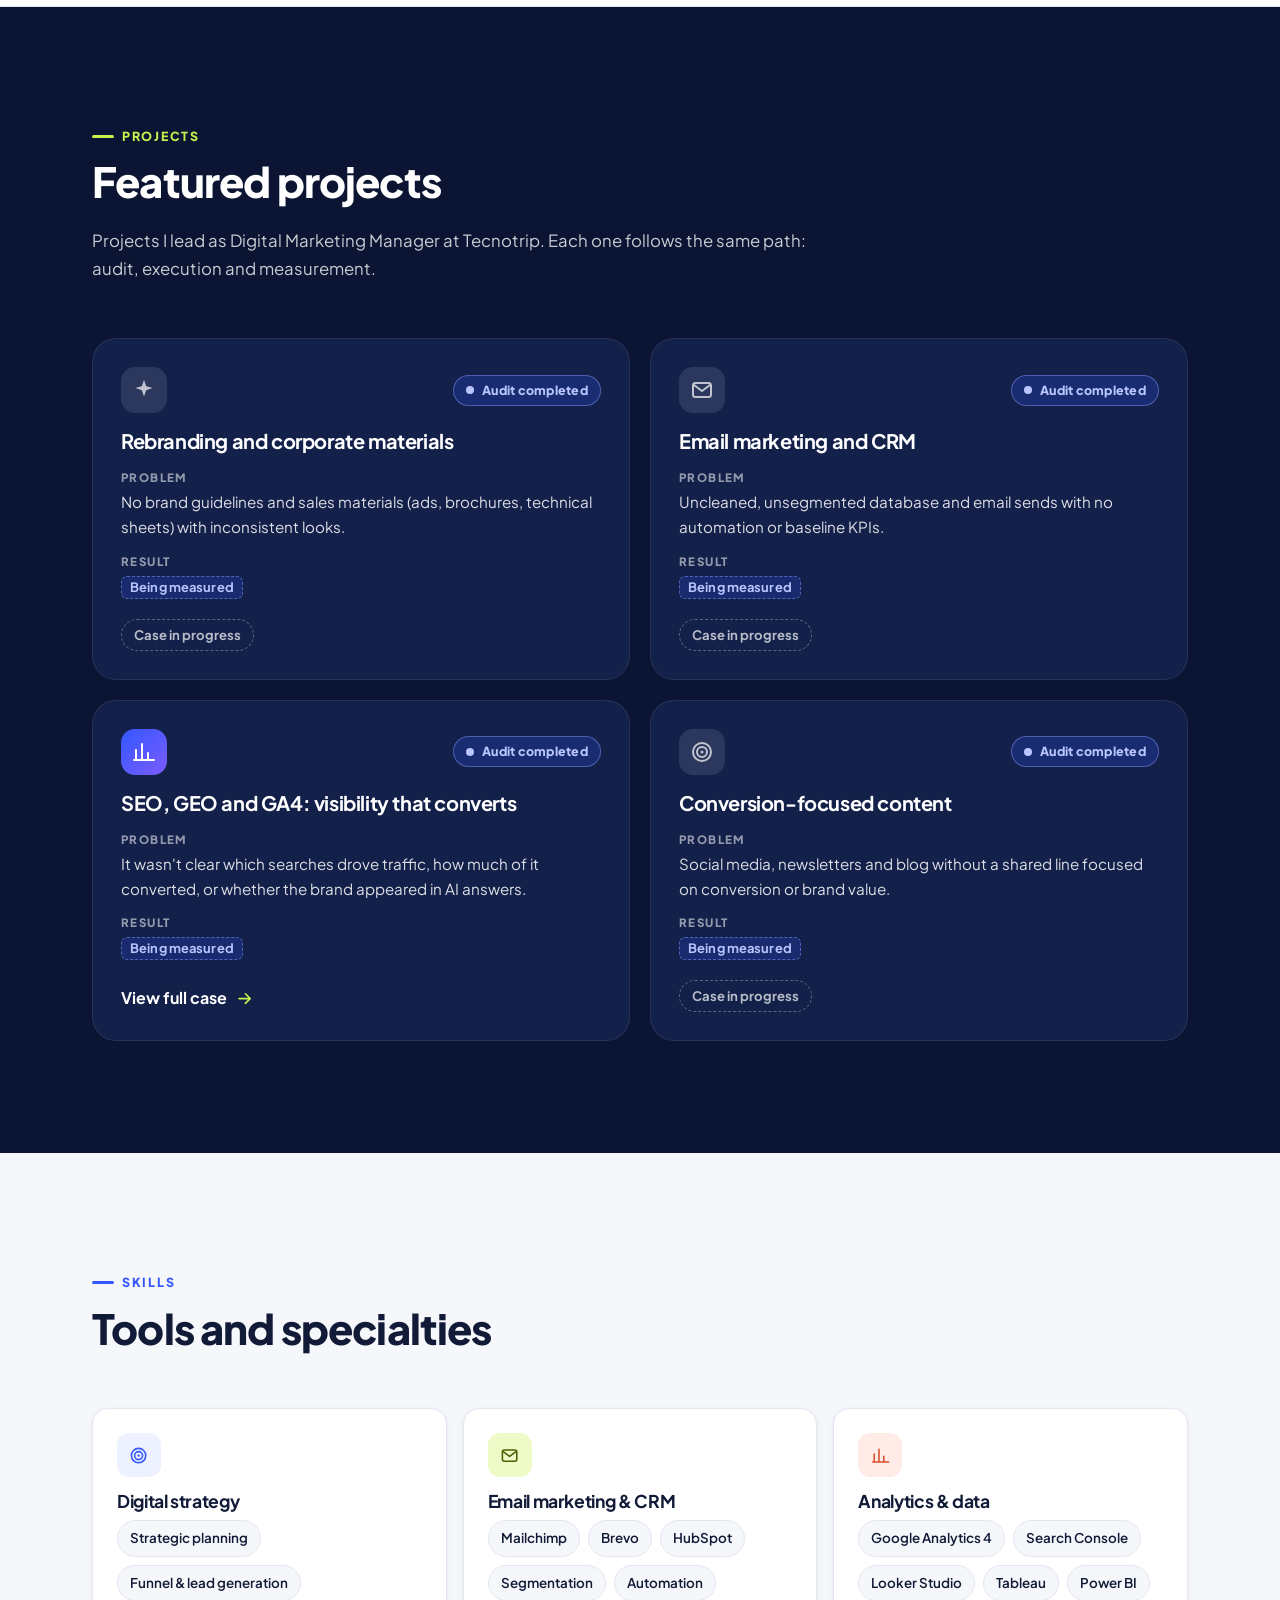
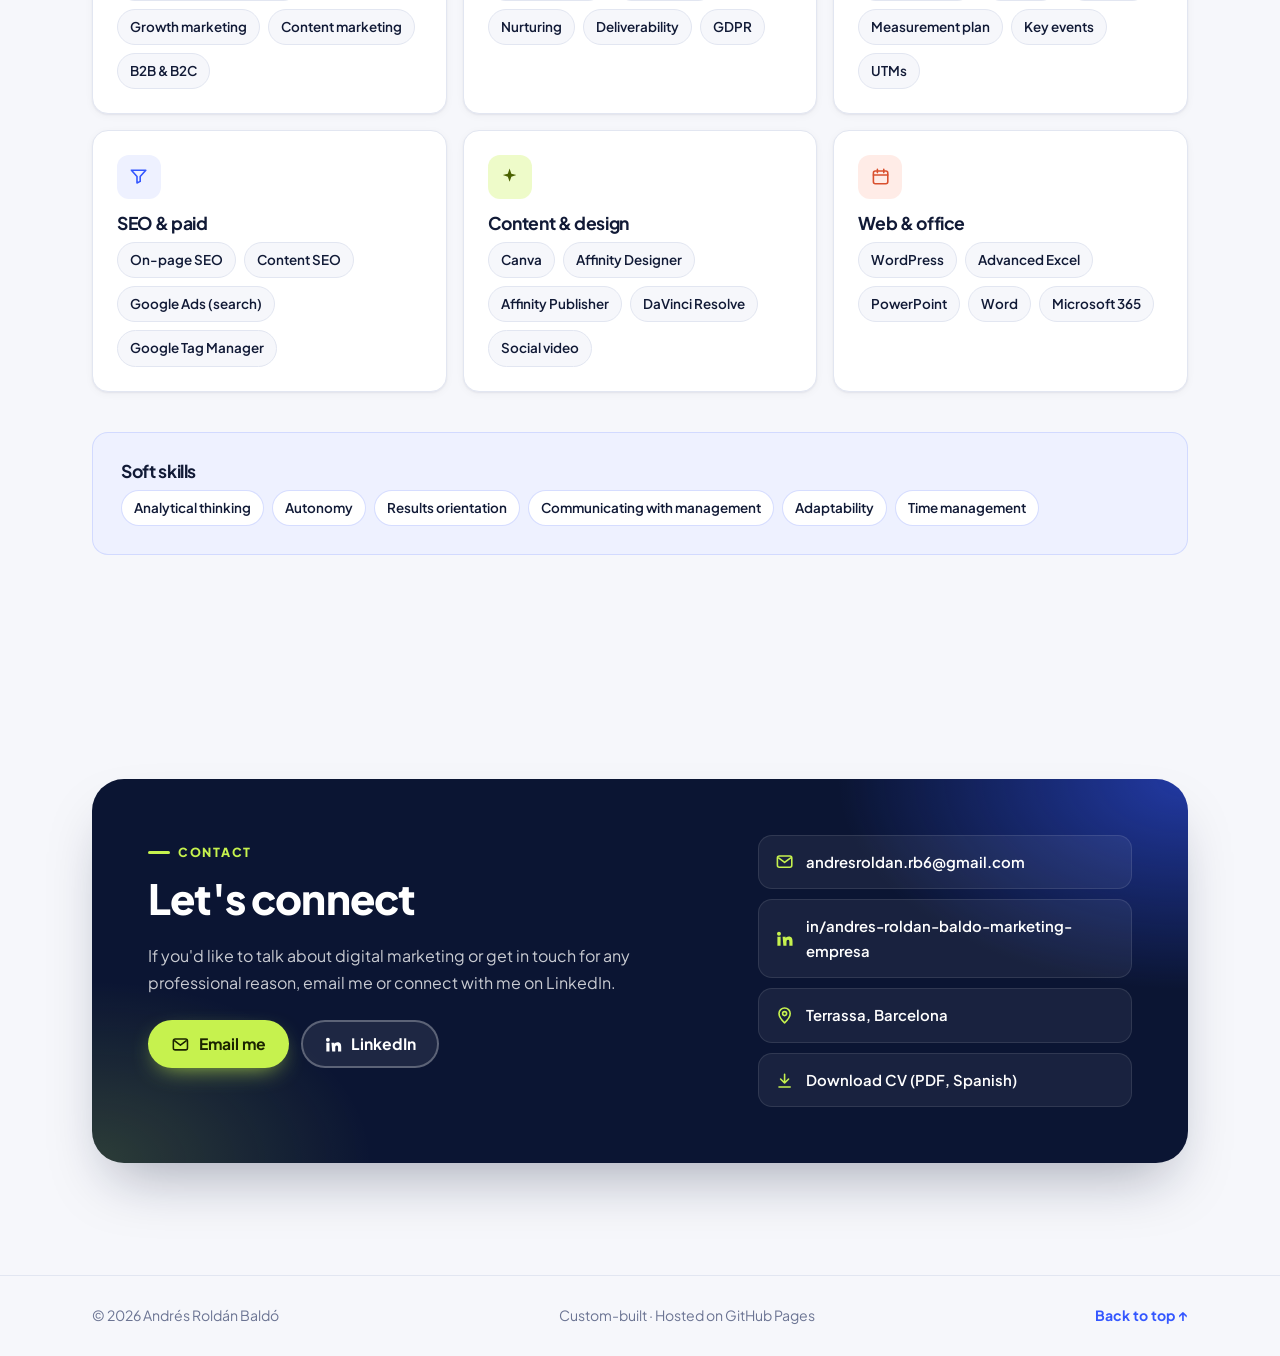
==== commit 255c365a: "Revert the three Otto/Factory redesigns back to the main content Restores the published site (main) " ====
--- a/index.html
+++ b/index.html
@@ -6,18 +6,14 @@
   <title>Andrés Roldán Baldó · Màrqueting Digital</title>
   <meta name="description" content="Andrés Roldán Baldó — Responsable de Màrqueting Digital. Estratègia, analítica, email marketing, continguts i funnel de conversió en entorns B2B i B2C.">
   <meta name="author" content="Andrés Roldán Baldó">
-  <meta name="theme-color" content="#ffffff">
-  <link rel="canonical" href="https://andresrb6.github.io/">
+  <meta name="theme-color" content="#0b1533">
   <meta property="og:type" content="website">
-  <meta property="og:site_name" content="Andrés Roldán Baldó">
-  <meta property="og:url" content="https://andresrb6.github.io/">
-  <meta property="og:title" content="Andrés Roldán Baldó · Digital Marketing">
-  <meta property="og:description" content="CV and case studies: digital marketing, analytics, CRM and AI-search visibility.">
-  <meta name="twitter:card" content="summary">
+  <meta property="og:title" content="Andrés Roldán Baldó · Màrqueting Digital">
+  <meta property="og:description" content="CV i portafoli: estratègia digital, analítica, email marketing i funnel de conversió.">
   <link rel="icon" href="assets/img/favicon.svg" type="image/svg+xml">
   <link rel="preconnect" href="https://fonts.googleapis.com">
   <link rel="preconnect" href="https://fonts.gstatic.com" crossorigin>
-  <link href="https://fonts.googleapis.com/css2?family=Archivo:wdth,wght@62..100,500..700&family=Geist:wght@400;500&family=Geist+Mono:wght@400&display=swap" rel="stylesheet">
+  <link href="https://fonts.googleapis.com/css2?family=Plus+Jakarta+Sans:wght@400;500;600;700;800&display=swap" rel="stylesheet">
   <link rel="stylesheet" href="assets/css/styles.css">
   <script>document.documentElement.classList.add("js");</script>
   <!-- Datos estructurados (schema.org): describen a la persona para buscadores. Invisibles para el visitante. -->
@@ -36,11 +32,10 @@
         "address": { "@type": "PostalAddress", "addressLocality": "Terrassa", "addressRegion": "Barcelona", "addressCountry": "ES" },
         "alumniOf": [
           { "@type": "CollegeOrUniversity", "name": "Euncet Business School" },
-          { "@type": "CollegeOrUniversity", "name": "Universitat Politècnica de Catalunya (UPC)" },
-          { "@type": "CollegeOrUniversity", "name": "Eötvös Loránd University (ELTE)" }
+          { "@type": "CollegeOrUniversity", "name": "Universitat Politècnica de Catalunya (UPC)" }
         ],
         "knowsLanguage": ["ca", "es", "en"],
-        "knowsAbout": ["Digital marketing strategy", "Email marketing", "CRM", "Marketing automation", "SEO", "Generative Engine Optimization (GEO)", "Google Analytics 4", "Looker Studio", "Content marketing", "Lead generation", "Trade-fair marketing"],
+        "knowsAbout": ["Digital marketing strategy", "Email marketing", "CRM", "SEO", "Google Analytics 4", "Looker Studio", "Content marketing", "Lead generation"],
         "sameAs": ["https://www.linkedin.com/in/andres-roldan-baldo-marketing-empresa"]
       },
       {
@@ -56,35 +51,48 @@
   </script>
 </head>
 <body>
-  <!-- Icones -->
+  <!-- Icon sprite -->
   <svg width="0" height="0" style="position:absolute" aria-hidden="true">
-    <symbol id="i-menu" viewBox="0 0 24 24"><path d="M3 8h18M3 16h18" fill="none" stroke="currentColor" stroke-width="1.5"/></symbol>
-    <symbol id="i-close" viewBox="0 0 24 24"><path d="M5 5l14 14M19 5L5 19" fill="none" stroke="currentColor" stroke-width="1.5"/></symbol>
-    <symbol id="i-arrow" viewBox="0 0 24 24"><path d="M4 12h15M13 6l6 6-6 6" fill="none" stroke="currentColor" stroke-width="2"/></symbol>
-    <symbol id="i-download" viewBox="0 0 24 24"><path d="M12 3v13M6 10l6 6 6-6M4 21h16" fill="none" stroke="currentColor" stroke-width="2"/></symbol>
+    <symbol id="i-menu" viewBox="0 0 24 24"><path d="M4 7h16M4 12h16M4 17h10" fill="none" stroke="currentColor" stroke-width="2" stroke-linecap="round"/></symbol>
+    <symbol id="i-close" viewBox="0 0 24 24"><path d="M6 6l12 12M18 6L6 18" fill="none" stroke="currentColor" stroke-width="2" stroke-linecap="round"/></symbol>
+    <symbol id="i-arrow" viewBox="0 0 24 24"><path d="M5 12h14M13 6l6 6-6 6" fill="none" stroke="currentColor" stroke-width="2" stroke-linecap="round" stroke-linejoin="round"/></symbol>
+    <symbol id="i-mail" viewBox="0 0 24 24"><rect x="3" y="5" width="18" height="14" rx="2.5" fill="none" stroke="currentColor" stroke-width="2"/><path d="M4 7l8 6 8-6" fill="none" stroke="currentColor" stroke-width="2" stroke-linejoin="round"/></symbol>
+    <symbol id="i-linkedin" viewBox="0 0 24 24"><path fill="currentColor" d="M4.98 3.5a2.5 2.5 0 110 5 2.5 2.5 0 010-5zM3 9.75h4V21H3zM9.5 9.75h3.8v1.6h.06c.53-1 1.84-2.05 3.78-2.05 4.05 0 4.8 2.66 4.8 6.12V21h-4v-4.95c0-1.18-.02-2.7-1.65-2.7-1.65 0-1.9 1.29-1.9 2.62V21h-3.9z"/></symbol>
+    <symbol id="i-pin" viewBox="0 0 24 24"><path d="M12 21s-7-6.2-7-11.5a7 7 0 1114 0C19 14.8 12 21 12 21z" fill="none" stroke="currentColor" stroke-width="2"/><circle cx="12" cy="9.5" r="2.5" fill="none" stroke="currentColor" stroke-width="2"/></symbol>
+    <symbol id="i-download" viewBox="0 0 24 24"><path d="M12 4v11M7 10l5 5 5-5M5 20h14" fill="none" stroke="currentColor" stroke-width="2" stroke-linecap="round" stroke-linejoin="round"/></symbol>
+    <symbol id="i-chart" viewBox="0 0 24 24"><path d="M4 20V10M10 20V4M16 20v-7M22 20H2" fill="none" stroke="currentColor" stroke-width="2" stroke-linecap="round"/></symbol>
+    <symbol id="i-funnel" viewBox="0 0 24 24"><path d="M3 4h18l-7 8v6l-4 2v-8z" fill="none" stroke="currentColor" stroke-width="2" stroke-linejoin="round"/></symbol>
+    <symbol id="i-event" viewBox="0 0 24 24"><rect x="3" y="5" width="18" height="16" rx="2.5" fill="none" stroke="currentColor" stroke-width="2"/><path d="M3 10h18M8 3v4M16 3v4" fill="none" stroke="currentColor" stroke-width="2" stroke-linecap="round"/></symbol>
+    <symbol id="i-target" viewBox="0 0 24 24"><circle cx="12" cy="12" r="9" fill="none" stroke="currentColor" stroke-width="2"/><circle cx="12" cy="12" r="5" fill="none" stroke="currentColor" stroke-width="2"/><circle cx="12" cy="12" r="1.5" fill="currentColor"/></symbol>
+    <symbol id="i-spark" viewBox="0 0 24 24"><path d="M12 2l2.2 6.3L20.5 10l-6.3 2.2L12 18.5l-2.2-6.3L3.5 10l6.3-1.7z" fill="currentColor"/></symbol>
+    <symbol id="i-user" viewBox="0 0 24 24"><circle cx="12" cy="8" r="4" fill="none" stroke="currentColor" stroke-width="1.5"/><path d="M4 21c1.5-4 4.5-6 8-6s6.5 2 8 6" fill="none" stroke="currentColor" stroke-width="1.5" stroke-linecap="round"/></symbol>
   </svg>
 
   <a class="skip-link" href="#main" data-i18n="ui.skip">Salta al contingut</a>
 
   <header class="site-header" id="top">
-    <div class="wrap header-inner">
-      <a class="brand" href="#hero"><span class="brand-mark" aria-hidden="true"></span><span class="brand-name">Andrés Roldán Baldó</span></a>
-      <nav class="nav-desktop" aria-label="Navegació principal" data-i18n-attr="aria-label:ui.navLabel">
+    <div class="container header-inner">
+      <a class="brand" href="#hero" aria-label="Andrés Roldán Baldó">
+        <span class="brand-mark" aria-hidden="true">AR</span>
+        <span class="brand-name">Andrés Roldán</span>
+      </a>
+
+      <nav class="nav-desktop" aria-label="Principal" data-i18n-attr="aria-label:ui.navLabel">
         <ul>
-          <li><a href="#about" data-i18n="nav.about">Perfil</a></li>
-          <li><a href="#portfolio" data-i18n="nav.portfolio">Casos</a></li>
-          <li><a href="#skills" data-i18n="nav.skills">Stack</a></li>
-          <li><a href="#experience" data-i18n="nav.experience">Trajectòria</a></li>
+          <li><a href="#about" data-i18n="nav.about">Sobre mi</a></li>
+          <li><a href="#experience" data-i18n="nav.experience">Experiència</a></li>
+          <li><a href="#portfolio" data-i18n="nav.portfolio">Projectes</a></li>
+          <li><a href="#skills" data-i18n="nav.skills">Competències</a></li>
           <li><a href="#contact" data-i18n="nav.contact">Contacte</a></li>
         </ul>
       </nav>
+
       <div class="header-actions">
         <div class="lang-switch" role="group" aria-label="Idioma" data-i18n-attr="aria-label:ui.langLabel">
           <button type="button" data-lang="ca" lang="ca" title="Català">CA</button>
           <button type="button" data-lang="es" lang="es" title="Español">ES</button>
           <button type="button" data-lang="en" lang="en" title="English">EN</button>
         </div>
-        <a class="btn btn-dark header-cta" href="#contact"><span data-i18n="nav.contact">Contacte</span><svg aria-hidden="true"><use href="#i-arrow"/></svg></a>
         <button class="menu-toggle" type="button" aria-controls="drawer" aria-expanded="false" aria-label="Obrir menú" data-i18n-attr="aria-label:ui.openMenu">
           <svg aria-hidden="true"><use href="#i-menu"/></svg>
         </button>
@@ -92,84 +100,78 @@
     </div>
   </header>
 
-  <!-- Indicadors de secció (Haus Otto) -->
-  <nav class="dots" aria-label="Seccions" data-i18n-attr="aria-label:ui.sectionsLabel">
-    <a href="#hero" aria-label="Andrés Roldán Baldó"></a>
-    <a href="#about" data-i18n-attr="aria-label:nav.about"></a>
-    <a href="#portfolio" data-i18n-attr="aria-label:nav.portfolio"></a>
-    <a href="#skills" data-i18n-attr="aria-label:nav.skills"></a>
-    <a href="#experience" data-i18n-attr="aria-label:nav.experience"></a>
-    <a href="#contact" data-i18n-attr="aria-label:nav.contact"></a>
-  </nav>
-
-  <!-- Calaix mòbil -->
+  <!-- Mobile drawer -->
   <div class="drawer-overlay" data-drawer-close hidden></div>
   <aside class="drawer" id="drawer" aria-hidden="true" aria-label="Menú" tabindex="-1">
     <div class="drawer-head">
-      <span class="label" data-i18n="ui.index">Índex</span>
+      <span class="brand-mark" aria-hidden="true">AR</span>
       <button class="drawer-close" type="button" data-drawer-close aria-label="Tancar menú" data-i18n-attr="aria-label:ui.closeMenu">
         <svg aria-hidden="true"><use href="#i-close"/></svg>
       </button>
     </div>
     <nav aria-label="Mòbil">
       <ul class="drawer-nav">
-        <li><a href="#about"><span>01</span><b data-i18n="nav.about">Perfil</b></a></li>
-        <li><a href="#portfolio"><span>02</span><b data-i18n="nav.portfolio">Casos</b></a></li>
-        <li><a href="#skills"><span>03</span><b data-i18n="nav.skills">Stack</b></a></li>
-        <li><a href="#experience"><span>04</span><b data-i18n="nav.experience">Trajectòria</b></a></li>
-        <li><a href="#contact"><span>05</span><b data-i18n="nav.contact">Contacte</b></a></li>
+        <li><a href="#about" data-i18n="nav.about">Sobre mi</a></li>
+        <li><a href="#experience" data-i18n="nav.experience">Experiència</a></li>
+        <li><a href="#portfolio" data-i18n="nav.portfolio">Projectes</a></li>
+        <li><a href="#skills" data-i18n="nav.skills">Competències</a></li>
+        <li><a href="#contact" data-i18n="nav.contact">Contacte</a></li>
       </ul>
     </nav>
     <div class="drawer-foot">
+      <p class="drawer-label" data-i18n="ui.langLabel">Idioma</p>
       <div class="lang-switch lang-switch--lg" role="group" aria-label="Idioma" data-i18n-attr="aria-label:ui.langLabel">
         <button type="button" data-lang="ca" lang="ca">Català</button>
         <button type="button" data-lang="es" lang="es">Español</button>
         <button type="button" data-lang="en" lang="en">English</button>
       </div>
-      <a class="btn btn-light btn-block" href="assets/docs/CV_Andres_Roldan_ES_2026.pdf" download><span data-i18n="hero.ctaCv">Descarregar CV</span><svg aria-hidden="true"><use href="#i-download"/></svg></a>
+      <a class="btn btn-primary btn-block" href="#contact" data-i18n="hero.ctaContact">Contacte</a>
     </div>
   </aside>
 
   <main id="main">
-    <!-- HERO · Haus Otto -->
-    <section class="hero zone-light" id="hero">
-      <div class="wrap hero-inner">
-        <div class="hero-meta">
-          <span class="label" data-i18n="hero.kicker">CV / Portafoli — 2026</span>
-          <span class="label live"><span class="pulse" aria-hidden="true"></span><span data-i18n="hero.status">Actualment: Responsable de Màrqueting Digital a Tecnotrip</span></span>
-        </div>
-        <div class="hero-intro">
-          <div>
-            <p class="hero-role" data-i18n="hero.role">Màrqueting Digital, Negoci i Estratègia Tecnològica</p>
-            <p class="hero-lead" data-i18n="hero.lead"></p>
-          </div>
+    <!-- HERO -->
+    <section class="hero" id="hero">
+      <div class="hero-bg" aria-hidden="true"></div>
+      <div class="container hero-grid">
+        <div class="hero-copy reveal">
+          <p class="eyebrow"><svg aria-hidden="true"><use href="#i-spark"/></svg><span data-i18n="hero.eyebrow">Màrqueting digital estratègic</span></p>
+          <h1 class="hero-title" data-i18n-html="hero.title">Converteixo dades en <em>decisions</em> que fan créixer el negoci.</h1>
+          <p class="hero-lead" data-i18n="hero.lead"></p>
           <div class="hero-ctas">
-            <a class="btn btn-dark" href="#portfolio"><span data-i18n="hero.ctaCases">Veure casos</span><svg aria-hidden="true"><use href="#i-arrow"/></svg></a>
-            <a class="btn btn-ghost" href="assets/docs/CV_Andres_Roldan_ES_2026.pdf" download><span data-i18n="hero.ctaCv">Descarregar CV</span><svg aria-hidden="true"><use href="#i-download"/></svg></a>
-          </div>
-        </div>
-        <h1 class="wordmark display" aria-label="Andrés Roldán Baldó">
-          <span class="wm wm-full" data-fit aria-hidden="true">Andrés Roldán Baldó</span>
-          <span class="wm wm-stack" data-fit-group aria-hidden="true"><span>Andrés</span><span>Roldán</span><span>Baldó</span></span>
-        </h1>
-        <div class="hero-base">
+            <a class="btn btn-accent" href="#portfolio"><span data-i18n="hero.ctaPortfolio">Veure projectes</span><svg aria-hidden="true"><use href="#i-arrow"/></svg></a>
+            <a class="btn btn-ghost" href="#contact" data-i18n="hero.ctaContact">Contacte</a>
+          </div>
           <ul class="hero-facts" id="hero-facts"></ul>
         </div>
-      </div>
-    </section>
-
-    <!-- 01 · PERFIL -->
-    <section class="section zone-light" id="about" aria-labelledby="about-h">
-      <div class="wrap">
-        <div class="section-top">
-          <h2 class="display reveal" id="about-h" data-i18n="nav.about">Perfil</h2>
-          <div class="section-top-meta">
-            <p class="label"><span class="idx">[01]</span> <span data-i18n="hero.location">Terrassa, Barcelona</span></p>
-            <h3 data-i18n="about.title">Analitzar, detectar, prioritzar i executar.</h3>
-          </div>
-        </div>
-        <div class="profile">
-          <div class="profile-text reveal">
+
+        <div class="hero-visual reveal">
+          <!-- PHOTO PLACEHOLDER: substitueix per <img src="assets/img/andres-roldan.webp" ...> quan tinguis la foto -->
+          <figure class="photo-placeholder" role="img" aria-label="Espai reservat per a la foto" data-i18n-attr="aria-label:hero.photoAlt">
+            <svg aria-hidden="true"><use href="#i-user"/></svg>
+            <figcaption data-i18n="hero.photoPending">Foto properament</figcaption>
+          </figure>
+          <div class="float-card float-card--a" aria-hidden="true">
+            <svg><use href="#i-chart"/></svg>
+            <span data-i18n="hero.float1">Data-driven</span>
+          </div>
+          <div class="float-card float-card--b" aria-hidden="true">
+            <svg><use href="#i-funnel"/></svg>
+            <span data-i18n="hero.float2">Funnel &amp; leads</span>
+          </div>
+        </div>
+      </div>
+    </section>
+
+    <!-- ABOUT -->
+    <section class="section" id="about">
+      <div class="container">
+        <div class="section-head reveal">
+          <p class="kicker" data-i18n="about.kicker">Sobre mi</p>
+          <h2 data-i18n="about.title">Analitzar, detectar, prioritzar i executar.</h2>
+        </div>
+        <div class="about-grid">
+          <div class="about-text reveal">
             <p data-i18n="about.p1"></p>
             <p data-i18n="about.p2"></p>
           </div>
@@ -178,91 +180,80 @@
       </div>
     </section>
 
-    <!-- 02 · CASOS (dades: panells Factory.ai dins la retícula Otto) -->
-      <section class="section zone-light" id="portfolio" aria-labelledby="cases-h">
-        <div class="wrap">
-          <div class="section-top">
-            <h2 class="display reveal" id="cases-h" data-i18n="nav.portfolio">Casos</h2>
-            <div class="section-top-meta">
-              <p class="label"><span class="idx">[02]</span> <span data-i18n="portfolio.dataTitle">Resultats en dades</span></p>
-              <h3 data-i18n="portfolio.title">Casos i projectes</h3>
-              <p data-i18n="portfolio.intro"></p>
+    <!-- EXPERIENCE -->
+    <section class="section section--alt" id="experience">
+      <div class="container">
+        <div class="section-head reveal">
+          <p class="kicker" data-i18n="experience.kicker">Trajectòria</p>
+          <h2 data-i18n="experience.title">Experiència professional</h2>
+        </div>
+        <div class="xp-layout">
+          <ol class="timeline" id="timeline"></ol>
+          <aside class="edu-card reveal">
+            <p class="kicker" data-i18n="education.kicker">Formació</p>
+            <h3 data-i18n="education.degree"></h3>
+            <p class="edu-school">Euncet Business School · Universitat Politècnica de Catalunya (UPC)</p>
+            <p class="edu-date">2021 – 2025</p>
+            <hr>
+            <p class="kicker" data-i18n="education.langsTitle">Idiomes</p>
+            <ul class="lang-levels" id="lang-levels"></ul>
+            <a class="btn btn-outline btn-block" href="assets/docs/CV_Andres_Roldan_ES_2026.pdf" download>
+              <svg aria-hidden="true"><use href="#i-download"/></svg><span data-i18n="ui.downloadCv">Descarregar CV</span>
+            </a>
+          </aside>
+        </div>
+      </div>
+    </section>
+
+    <!-- PROJECTS (hub de casos de estudio; datos en data/casos.json) -->
+    <section class="section section--dark" id="portfolio">
+      <div class="container">
+        <div class="section-head reveal">
+          <p class="kicker" data-i18n="portfolio.kicker">Projectes</p>
+          <h2 data-i18n="portfolio.title">Projectes destacats</h2>
+          <p class="section-intro" data-i18n="portfolio.intro"></p>
+        </div>
+        <div class="projects projects--hub" id="projects" aria-live="polite"></div>
+      </div>
+    </section>
+
+    <!-- SKILLS -->
+    <section class="section" id="skills">
+      <div class="container">
+        <div class="section-head reveal">
+          <p class="kicker" data-i18n="skills.kicker">Competències</p>
+          <h2 data-i18n="skills.title">Eines i especialitats</h2>
+        </div>
+        <div class="skills-grid" id="skills-grid"></div>
+        <div class="soft reveal">
+          <h3 data-i18n="skills.softTitle">Soft skills</h3>
+          <ul class="chips chips--soft" id="soft-skills"></ul>
+        </div>
+      </div>
+    </section>
+
+    <!-- CONTACT -->
+    <section class="section" id="contact">
+      <div class="container">
+        <div class="contact-card reveal">
+          <div class="contact-copy">
+            <p class="kicker" data-i18n="contact.kicker">Contacte</p>
+            <h2 data-i18n="contact.title">Connectem?</h2>
+            <p data-i18n="contact.text"></p>
+            <div class="contact-ctas">
+              <a class="btn btn-accent" href="mailto:andresroldan.rb6@gmail.com">
+                <svg aria-hidden="true"><use href="#i-mail"/></svg><span data-i18n="contact.email">Escriu-me</span>
+              </a>
+              <a class="btn btn-ghost" href="https://www.linkedin.com/in/andres-roldan-baldo-marketing-empresa" target="_blank" rel="noopener">
+                <svg aria-hidden="true"><use href="#i-linkedin"/></svg>LinkedIn
+              </a>
             </div>
           </div>
-          <div id="dashboard"></div>
-          <div class="cases-head"><p class="label" data-i18n="portfolio.title">Casos i projectes</p><p class="label" id="cases-count"></p></div>
-          <div class="cases" id="projects" aria-live="polite"></div>
-        </div>
-      </section>
-
-      <section class="section zone-light" id="skills" aria-labelledby="stack-h">
-        <div class="wrap">
-          <div class="section-top">
-            <h2 class="display reveal" id="stack-h" data-i18n="nav.skills">Stack</h2>
-            <div class="section-top-meta">
-              <p class="label"><span class="idx">[03]</span> MarTech · CRM · AI</p>
-              <h3 data-i18n="skills.title">MarTech, CRM &amp; AI Stack</h3>
-              <p data-i18n="skills.intro"></p>
-            </div>
-          </div>
-        </div>
-        <div class="marquee" aria-hidden="true"><div class="marquee-track" id="marquee"></div></div>
-        <div class="wrap">
-          <div class="stack-grid" id="stack"></div>
-          <div class="soft-row"><p class="label" data-i18n="skills.softTitle">Soft skills</p><ul class="pills" id="soft-skills"></ul></div>
-        </div>
-      </section>
-
-    <!-- 04 · TRAJECTÒRIA · Haus Otto -->
-    <section class="section zone-light" id="experience" aria-labelledby="cv-h">
-      <div class="wrap">
-        <div class="section-top">
-          <h2 class="display reveal" id="cv-h" data-i18n="nav.experience">Trajectòria</h2>
-          <div class="section-top-meta">
-            <p class="label"><span class="idx">[04]</span> CV</p>
-            <h3 data-i18n="experience.title">Experiència i formació</h3>
-          </div>
-        </div>
-        <div class="cv-head"><h3 class="label" data-i18n="experience.work">Experiència</h3></div>
-        <ol id="timeline"></ol>
-        <div class="cv-split">
-          <div>
-            <div class="cv-head"><h3 class="label" data-i18n="experience.educationTitle">Formació</h3></div>
-            <ol id="education"></ol>
-          </div>
-          <div>
-            <div class="cv-head"><h3 class="label" data-i18n="experience.langsTitle">Idiomes</h3></div>
-            <ul class="lang-levels" id="lang-levels"></ul>
-            <a class="btn btn-ghost btn-block cv-download" href="assets/docs/CV_Andres_Roldan_ES_2026.pdf" download><span data-i18n="ui.downloadCvLong">Descarregar CV (PDF)</span><svg aria-hidden="true"><use href="#i-download"/></svg></a>
-          </div>
-        </div>
-      </div>
-    </section>
-
-    <!-- 05 · CONTACTE -->
-    <section class="section zone-light" id="contact" aria-labelledby="contact-h">
-      <div class="wrap">
-        <div class="section-top">
-          <h2 class="display reveal" id="contact-h" data-i18n="nav.contact">Contacte</h2>
-          <div class="section-top-meta">
-            <p class="label"><span class="idx">[05]</span> Email · LinkedIn</p>
-            <h3 data-i18n="contact.title">Connectem?</h3>
-          </div>
-        </div>
-        <a class="contact-mail" href="mailto:andresroldan.rb6@gmail.com"><span class="wm" data-fit>andresroldan.rb6@gmail.com</span></a>
-        <div class="contact-side">
-          <div>
-            <p class="contact-text" data-i18n="contact.text"></p>
-            <div class="contact-ctas">
-              <a class="btn btn-dark" href="mailto:andresroldan.rb6@gmail.com"><span data-i18n="contact.email">Escriu-me</span><svg aria-hidden="true"><use href="#i-arrow"/></svg></a>
-              <a class="btn btn-ghost" href="https://www.linkedin.com/in/andres-roldan-baldo-marketing-empresa" target="_blank" rel="noopener">LinkedIn<svg aria-hidden="true"><use href="#i-arrow"/></svg></a>
-            </div>
-          </div>
-          <ul class="contact-grid">
-            <li><span class="label">LinkedIn</span><a href="https://www.linkedin.com/in/andres-roldan-baldo-marketing-empresa" target="_blank" rel="noopener">in/andres-roldan-baldo-marketing-empresa</a></li>
-            <li><span class="label">Email</span><a href="mailto:andresroldan.rb6@gmail.com">andresroldan.rb6@gmail.com</a></li>
-            <li><span class="label" data-i18n="ui.locationLabel">Ubicació</span><span data-i18n="hero.location">Terrassa, Barcelona</span></li>
-            <li><span class="label">CV</span><a href="assets/docs/CV_Andres_Roldan_ES_2026.pdf" download data-i18n="ui.downloadCvLong">Descarregar CV (PDF)</a></li>
+          <ul class="contact-list">
+            <li><svg aria-hidden="true"><use href="#i-mail"/></svg><a href="mailto:andresroldan.rb6@gmail.com">andresroldan.rb6@gmail.com</a></li>
+            <li><svg aria-hidden="true"><use href="#i-linkedin"/></svg><a href="https://www.linkedin.com/in/andres-roldan-baldo-marketing-empresa" target="_blank" rel="noopener">in/andres-roldan-baldo-marketing-empresa</a></li>
+            <li><svg aria-hidden="true"><use href="#i-pin"/></svg><span>Terrassa, Barcelona</span></li>
+            <li><svg aria-hidden="true"><use href="#i-download"/></svg><a href="assets/docs/CV_Andres_Roldan_ES_2026.pdf" download data-i18n="ui.downloadCvLong">Descarregar CV (PDF)</a></li>
           </ul>
         </div>
       </div>
@@ -270,39 +261,14 @@
   </main>
 
   <footer class="site-footer">
-    <div class="wrap">
-      <div class="footer-cols">
-        <div class="footer-brand"><p class="display">Andrés Roldán Baldó</p></div>
-        <div>
-          <h4 data-i18n="ui.index">Índex</h4>
-          <ul>
-            <li><a href="#about" data-i18n="nav.about">Perfil</a></li>
-            <li><a href="#portfolio" data-i18n="nav.portfolio">Casos</a></li>
-            <li><a href="#skills" data-i18n="nav.skills">Stack</a></li>
-            <li><a href="#experience" data-i18n="nav.experience">Trajectòria</a></li>
-          </ul>
-        </div>
-        <div>
-          <h4 data-i18n="nav.contact">Contacte</h4>
-          <ul>
-            <li><a href="mailto:andresroldan.rb6@gmail.com">Email</a></li>
-            <li><a href="https://www.linkedin.com/in/andres-roldan-baldo-marketing-empresa" target="_blank" rel="noopener">LinkedIn</a></li>
-          </ul>
-        </div>
-        <div>
-          <h4>CV</h4>
-          <ul><li><a href="assets/docs/CV_Andres_Roldan_ES_2026.pdf" download data-i18n="ui.downloadCv">Descarregar CV</a></li></ul>
-        </div>
-      </div>
-      <div class="footer-bottom">
-        <p>© <span id="year">2026</span> Andrés Roldán Baldó</p>
-        <p data-i18n="ui.footer">Disseny i codi a mida · GitHub Pages</p>
-        <a href="#top" data-i18n="ui.toTop">Tornar a dalt ↑</a>
-      </div>
+    <div class="container footer-inner">
+      <p>© <span id="year">2026</span> Andrés Roldán Baldó</p>
+      <p class="footer-note" data-i18n="ui.footer">Fet a mida · Allotjat a GitHub Pages</p>
+      <a class="to-top" href="#hero" data-i18n="ui.toTop">Tornar a dalt ↑</a>
     </div>
   </footer>
 
-  <noscript><p class="noscript">Aquesta web necessita JavaScript · Esta web necesita JavaScript · This site requires JavaScript.</p></noscript>
+  <noscript><p class="noscript">Aquesta web necessita JavaScript per mostrar el contingut. · Esta web necesita JavaScript. · This site requires JavaScript.</p></noscript>
 
   <script src="assets/js/content.js"></script>
   <script src="assets/js/cases-data.js"></script>
--- a/assets/css/styles.css
+++ b/assets/css/styles.css
@@ -1,481 +1,584 @@
 /* =========================================================
-   Andrés Roldán Baldó · CV + Case studies
-   Haus Otto  → zones clares: blanc pur, wordmark monumental
-                condensat, l'espai buit com a separador.
-   Factory.ai → zona fosca "war room" (#101010): dashboard de
-                dades, targetes Bone sobre negre, Geist + Mono.
-   Frontier   → només micro: pills, fletxes, botons precisos.
-   Accent: Signal Orange (senyal) + Metric Green (mètriques).
+   Andrés Roldán · Web personal
+   Paleta: navy corporatiu + blau elèctric + accent llima
    ========================================================= */
 
 :root {
-  /* Haus Otto */
-  --white: #ffffff;
-  --black: #000000;
-  --grey: #6b6b6b;            /* 5,3:1 sobre blanc */
-  --hair: #e8e8e8;
-
-  /* Factory.ai */
-  --void: #101010;            /* canvas fosc */
-  --void-2: #0b0b0b;          /* panell del dashboard */
-  --lift: #1d1a18;            /* superfície aixecada */
-  --ash: #3d3a39;             /* línies i contorns */
-  --rule: #262321;            /* línies fines sobre fosc */
-  --granite: #8a8380;         /* text apagat (5,0:1 sobre --void) */
-  --stone: #b8b3b0;           /* etiquetes */
-  --bone: #eeeeee;            /* text clar / targeta clara */
-  --chalk: #fafafa;
-  --signal: #ee6018;          /* senyal: estat viu, fletxes, dades */
-  --signal-ink: #b4430b;      /* senyal com a text sobre blanc (AA) */
-  --metric: #a0ca92;          /* mètrica positiva */
-
-  --display: "Archivo", "Arial Narrow", "Helvetica Neue", Arial, sans-serif;
-  --font: "Geist", "Inter", system-ui, -apple-system, "Segoe UI", Roboto, sans-serif;
-  --mono: "Geist Mono", "JetBrains Mono", ui-monospace, SFMono-Regular, Menlo, Consolas, monospace;
-
-  --wrap: 1440px;
-  --gutter: clamp(20px, 4vw, 56px);
-  --header-h: 60px;
-  --ease: cubic-bezier(.4, 0, .2, 1);
-  --t: .18s;
+  --navy: #0b1533;
+  --navy-2: #13204a;
+  --ink: #111a36;
+  --text: #3b4463;
+  --muted: #6b7493;
+  --bg: #f6f7fb;
+  --surface: #ffffff;
+  --line: #e2e6f1;
+  --primary: #3457ff;
+  --primary-600: #2240e6;
+  --primary-50: #eef1ff;
+  --accent: #c6f24e;
+  --accent-ink: #1b2400;
+  --coral: #ff7a59;
+
+  --radius-sm: 10px;
+  --radius: 16px;
+  --radius-lg: 24px;
+  --shadow-sm: 0 1px 2px rgba(11, 21, 51, .06), 0 2px 8px rgba(11, 21, 51, .04);
+  --shadow: 0 10px 30px -12px rgba(11, 21, 51, .18);
+  --shadow-lg: 0 30px 60px -20px rgba(11, 21, 51, .35);
+
+  --container: 1160px;
+  --gutter: clamp(16px, 4vw, 32px);
+  --header-h: 68px;
+  --font: "Plus Jakarta Sans", system-ui, -apple-system, "Segoe UI", Roboto, sans-serif;
+  --ease: cubic-bezier(.2, .7, .2, 1);
 }
 
 /* ---------- Base ---------- */
 *, *::before, *::after { box-sizing: border-box; }
-html { scroll-behavior: smooth; scroll-padding-top: var(--header-h); -webkit-text-size-adjust: 100%; }
+html { scroll-behavior: smooth; scroll-padding-top: calc(var(--header-h) + 12px); -webkit-text-size-adjust: 100%; }
 body {
-  margin: 0; font-family: var(--font); font-size: 1rem; line-height: 1.5; letter-spacing: -0.01em;
-  color: var(--black); background: var(--white); -webkit-font-smoothing: antialiased; overflow-x: hidden;
+  margin: 0;
+  font-family: var(--font);
+  font-size: 1rem;
+  line-height: 1.65;
+  color: var(--text);
+  background: var(--bg);
+  -webkit-font-smoothing: antialiased;
+  overflow-x: hidden;
 }
 body.no-scroll { overflow: hidden; }
 img, svg { display: block; max-width: 100%; }
-svg { width: 1em; height: 1em; flex-shrink: 0; }
-a { color: inherit; text-underline-offset: 3px; text-decoration-thickness: 1px; }
-h1, h2, h3, h4 { margin: 0; font-weight: 400; line-height: 1.05; letter-spacing: -0.03em; }
+svg { width: 1.2em; height: 1.2em; flex-shrink: 0; }
+a { color: var(--primary); text-decoration: none; }
+a:hover { text-decoration: underline; }
+h1, h2, h3 { color: var(--ink); line-height: 1.15; margin: 0 0 .5em; letter-spacing: -.02em; }
+h2 { font-size: clamp(1.75rem, 1.2rem + 2.2vw, 2.6rem); font-weight: 800; }
+h3 { font-size: 1.1rem; font-weight: 700; }
 p { margin: 0 0 1em; }
-ul, ol, dl, dd { margin: 0; padding: 0; list-style: none; }
-b { font-weight: inherit; }
-button { font: inherit; color: inherit; cursor: pointer; }
-:focus-visible { outline: 2px solid var(--signal); outline-offset: 3px; }
-::selection { background: var(--signal); color: var(--black); }
+ul, ol { margin: 0; padding: 0; list-style: none; }
+button { font: inherit; cursor: pointer; }
+:focus-visible { outline: 3px solid var(--primary); outline-offset: 3px; border-radius: 6px; }
 .sr-only { position: absolute; width: 1px; height: 1px; overflow: hidden; clip: rect(0 0 0 0); white-space: nowrap; }
-.wrap { width: 100%; max-width: var(--wrap); margin-inline: auto; padding-inline: var(--gutter); }
-
-.skip-link { position: absolute; left: 8px; top: -60px; z-index: 300; background: var(--black); color: var(--white); padding: 10px 14px; font-size: .85rem; }
-.skip-link:focus { top: 8px; }
-
-/* Veu "instrument" (Factory): mono 12px majúscules */
-.label { font-family: var(--mono); font-size: .75rem; line-height: 1.2; letter-spacing: -0.02em; text-transform: uppercase; color: var(--grey); }
-.panel .label { color: var(--stone); }
-.idx { font-family: var(--mono); color: var(--signal-ink); }
-.panel .idx { color: var(--signal); }
-
-/* Zones */
-.zone-light { background: var(--white); color: var(--black); }
-.panel { background: var(--void); color: var(--bone); }
-
-/* ---------- Botons i enllaços ---------- */
+
+.container { width: 100%; max-width: var(--container); margin-inline: auto; padding-inline: var(--gutter); }
+
+.skip-link {
+  position: absolute; left: 12px; top: -60px; z-index: 200;
+  background: var(--accent); color: var(--accent-ink); padding: 10px 16px; border-radius: 10px; font-weight: 700;
+}
+.skip-link:focus { top: 12px; }
+
+/* ---------- Buttons ---------- */
 .btn {
-  display: inline-flex; align-items: center; justify-content: center; gap: 10px;
-  min-height: 48px; padding: 0 22px; border-radius: 0; border: 1px solid transparent;
-  font-size: .95rem; line-height: 1; text-decoration: none; white-space: nowrap;
-  transition: background-color var(--t) var(--ease), color var(--t) var(--ease), border-color var(--t) var(--ease);
-}
-.btn svg { width: 14px; height: 14px; transition: transform var(--t) var(--ease); }
+  display: inline-flex; align-items: center; justify-content: center; gap: .55em;
+  min-height: 48px; padding: .75em 1.35em;
+  border-radius: 999px; border: 2px solid transparent;
+  font-weight: 700; font-size: .98rem; line-height: 1.2;
+  transition: transform .2s var(--ease), background-color .2s, color .2s, border-color .2s, box-shadow .2s;
+  text-decoration: none !important;
+}
+.btn:hover { transform: translateY(-2px); }
+.btn svg { transition: transform .2s var(--ease); }
 .btn:hover svg { transform: translateX(3px); }
-.btn-dark { background: var(--black); color: var(--white); }
-.btn-dark svg { color: var(--signal); }
-.btn-dark:hover { background: #262626; }
-.btn-ghost { border-color: var(--black); color: var(--black); }
-.btn-ghost:hover { background: var(--black); color: var(--white); }
-.btn-light { background: var(--chalk); color: var(--void); }
-.btn-light svg { color: var(--signal); }
-.btn-light:hover { background: var(--white); }
+.btn-primary { background: var(--primary); color: #fff; box-shadow: 0 8px 20px -8px rgba(52, 87, 255, .7); }
+.btn-primary:hover { background: var(--primary-600); }
+.btn-accent { background: var(--accent); color: var(--accent-ink); box-shadow: 0 8px 24px -10px rgba(198, 242, 78, .9); }
+.btn-accent:hover { background: #d4f86f; }
+.btn-ghost { background: rgba(255, 255, 255, .08); color: #fff; border-color: rgba(255, 255, 255, .28); }
+.btn-ghost:hover { background: rgba(255, 255, 255, .16); border-color: rgba(255, 255, 255, .5); }
+.btn-outline { background: transparent; color: var(--ink); border-color: var(--line); }
+.btn-outline:hover { border-color: var(--primary); color: var(--primary); }
 .btn-block { width: 100%; }
-.arrow-link { display: inline-flex; align-items: center; gap: 8px; text-decoration: none; }
-.arrow-link svg { width: 14px; height: 14px; color: var(--signal); transition: transform var(--t) var(--ease); }
-.arrow-link:hover { text-decoration: underline; }
-.arrow-link:hover svg { transform: translateX(3px); }
-
-/* Pills (Frontier) */
-.pills { display: flex; flex-wrap: wrap; gap: 6px; }
-.pill { display: inline-flex; align-items: center; padding: 5px 9px; border-radius: 0; border: 1px solid var(--hair); font-family: var(--mono); font-size: .72rem; line-height: 1.2; letter-spacing: -0.02em; text-transform: uppercase; color: var(--black); }
-
-/* Estat viu (Factory status pulse) */
-.pulse { position: relative; width: 7px; height: 7px; border-radius: 50%; background: var(--signal); flex-shrink: 0; }
-.pulse::after { content: ""; position: absolute; inset: -4px; border-radius: 50%; border: 1px solid var(--signal); opacity: 0; animation: ping 2s var(--ease) infinite; }
-@keyframes ping { 0% { transform: scale(.6); opacity: .9; } 100% { transform: scale(1.8); opacity: 0; } }
-.status { display: inline-flex; align-items: center; gap: 8px; font-family: var(--mono); font-size: .72rem; letter-spacing: -0.02em; text-transform: uppercase; white-space: nowrap; }
-.status-dot { width: 7px; height: 7px; border-radius: 50%; background: var(--grey); }
-.status--audit_done .status-dot { background: var(--signal); }
-.status--in_progress .status-dot { background: var(--signal); }
-.status--measured .status-dot { background: var(--metric); }
-
-/* Dada pendent / en mesura */
-.val-pending, .val-measuring { font-family: var(--mono); font-size: .8em; letter-spacing: -0.02em; white-space: nowrap; }
-.val-pending { color: var(--signal-ink); }
-.panel .val-pending { color: var(--signal); }
-.val-measuring { color: inherit; opacity: .7; }
-.val-measuring::before { content: "◌ "; color: var(--signal); opacity: 1; }
-
-/* ---------- Capçalera ---------- */
+
+/* ---------- Header ---------- */
 .site-header {
-  position: sticky; top: 0; z-index: 60; height: var(--header-h);
-  background: rgba(255, 255, 255, .86); backdrop-filter: blur(12px); -webkit-backdrop-filter: blur(12px);
-  color: var(--black); transition: background-color .25s var(--ease), color .25s var(--ease);
-}
-.site-header.is-scrolled { box-shadow: 0 1px 0 var(--hair); }
+  position: sticky; top: 0; z-index: 50;
+  height: var(--header-h);
+  background: rgba(11, 21, 51, .72);
+  backdrop-filter: saturate(160%) blur(14px);
+  -webkit-backdrop-filter: saturate(160%) blur(14px);
+  border-bottom: 1px solid rgba(255, 255, 255, .06);
+  transition: background-color .25s, box-shadow .25s;
+}
+.site-header.is-scrolled { background: rgba(11, 21, 51, .94); box-shadow: 0 8px 24px -16px rgba(0, 0, 0, .6); }
 .header-inner { height: 100%; display: flex; align-items: center; justify-content: space-between; gap: 16px; }
-.brand { display: inline-flex; align-items: center; gap: 10px; font-size: .82rem; text-decoration: none; text-transform: uppercase; letter-spacing: .02em; }
-.brand-mark { width: 9px; height: 9px; background: var(--signal); }
+
+.brand { display: inline-flex; align-items: center; gap: 10px; color: #fff; font-weight: 800; letter-spacing: -.01em; text-decoration: none !important; }
+.brand-mark {
+  display: grid; place-items: center; width: 38px; height: 38px; border-radius: 12px;
+  background: linear-gradient(135deg, var(--primary), #7a5cff); color: #fff; font-weight: 800; font-size: .9rem;
+  box-shadow: inset 0 0 0 1px rgba(255, 255, 255, .15);
+}
+.brand-name { font-size: 1.02rem; }
+
 .nav-desktop { display: none; }
-.nav-desktop ul { display: flex; gap: 28px; }
-.nav-desktop a { position: relative; font-size: .82rem; text-decoration: none; opacity: .62; transition: opacity var(--t) var(--ease); }
-.nav-desktop a:hover, .nav-desktop a.is-active { opacity: 1; }
-.nav-desktop a.is-active::after { content: ""; position: absolute; left: 50%; bottom: -10px; width: 4px; height: 4px; margin-left: -2px; border-radius: 50%; background: var(--signal); }
-.header-actions { display: flex; align-items: center; gap: 14px; }
-.lang-switch { display: inline-flex; gap: 2px; }
-.lang-switch button { border: 0; background: none; padding: 6px 6px; font-family: var(--mono); font-size: .72rem; opacity: .5; }
-.lang-switch button:hover { opacity: .9; }
-.lang-switch button.is-active { opacity: 1; text-decoration: underline; text-underline-offset: 5px; text-decoration-color: var(--signal); }
-.header-cta { display: none; min-height: 36px; padding: 0 14px; font-size: .82rem; }
-.menu-toggle { display: inline-grid; place-items: center; width: 44px; height: 44px; border: 0; background: none; color: inherit; }
-.menu-toggle svg { width: 22px; height: 22px; }
-
-/* Calaix mòbil (fosc, Factory) */
-.drawer-overlay { position: fixed; inset: 0; z-index: 90; background: rgba(0, 0, 0, .4); opacity: 0; transition: opacity .25s var(--ease); }
+.nav-desktop ul { display: flex; gap: 4px; }
+.nav-desktop a {
+  display: block; padding: 8px 14px; border-radius: 999px;
+  color: rgba(255, 255, 255, .78); font-weight: 600; font-size: .95rem; text-decoration: none;
+  transition: color .2s, background-color .2s;
+}
+.nav-desktop a:hover { color: #fff; background: rgba(255, 255, 255, .08); }
+.nav-desktop a.is-active { color: var(--navy); background: var(--accent); }
+
+.header-actions { display: flex; align-items: center; gap: 10px; }
+
+.lang-switch { display: inline-flex; padding: 3px; border-radius: 999px; background: rgba(255, 255, 255, .08); border: 1px solid rgba(255, 255, 255, .12); }
+.lang-switch button {
+  border: 0; background: transparent; color: rgba(255, 255, 255, .75);
+  min-width: 38px; height: 32px; padding: 0 10px; border-radius: 999px; font-size: .8rem; font-weight: 700; letter-spacing: .04em;
+  transition: background-color .2s, color .2s;
+}
+.lang-switch button:hover { color: #fff; }
+.lang-switch button.is-active { background: #fff; color: var(--navy); }
+
+.menu-toggle {
+  display: inline-grid; place-items: center; width: 44px; height: 44px;
+  border-radius: 12px; border: 1px solid rgba(255, 255, 255, .18); background: rgba(255, 255, 255, .06); color: #fff;
+}
+.menu-toggle svg { width: 24px; height: 24px; }
+
+/* Drawer */
+.drawer-overlay {
+  position: fixed; inset: 0; z-index: 90; background: rgba(6, 10, 26, .55);
+  opacity: 0; transition: opacity .3s var(--ease);
+}
 .drawer-overlay.is-open { opacity: 1; }
 .drawer {
-  position: fixed; inset: 0; z-index: 100; display: flex; flex-direction: column;
-  background: var(--void); color: var(--bone);
-  transform: translateY(-100%); visibility: hidden; transition: transform .35s var(--ease), visibility 0s linear .35s; overflow-y: auto;
-}
-.drawer.is-open { transform: none; visibility: visible; transition: transform .35s var(--ease), visibility 0s; }
-.drawer-head { display: flex; align-items: center; justify-content: space-between; min-height: var(--header-h); padding: 0 var(--gutter); }
-.drawer-close { display: grid; place-items: center; width: 44px; height: 44px; border: 0; background: none; color: inherit; }
+  position: fixed; top: 0; right: 0; bottom: 0; z-index: 100;
+  width: min(86vw, 360px);
+  display: flex; flex-direction: column; gap: 24px;
+  padding: 18px var(--gutter) calc(24px + env(safe-area-inset-bottom));
+  background: var(--navy); color: #fff;
+  transform: translateX(105%); visibility: hidden;
+  transition: transform .35s var(--ease), visibility 0s linear .35s;
+  box-shadow: var(--shadow-lg);
+  overflow-y: auto;
+}
+.drawer.is-open { transform: translateX(0); visibility: visible; transition: transform .35s var(--ease), visibility 0s; }
+.drawer-head { display: flex; align-items: center; justify-content: space-between; }
+.drawer-close { display: grid; place-items: center; width: 44px; height: 44px; border-radius: 12px; border: 1px solid rgba(255, 255, 255, .18); background: transparent; color: #fff; }
 .drawer-close svg { width: 22px; height: 22px; }
-.drawer-nav { padding: 12px var(--gutter); }
-.drawer-nav a { display: flex; align-items: baseline; gap: 14px; padding: 6px 0; text-decoration: none; font-family: var(--display); font-stretch: 62%; font-weight: 600; font-size: clamp(3rem, 15vw, 5rem); line-height: .95; text-transform: uppercase; letter-spacing: -0.01em; }
-.drawer-nav a span { font-family: var(--mono); font-size: .75rem; font-weight: 400; color: var(--signal); letter-spacing: 0; }
-.drawer-nav a.is-active { color: var(--signal); }
-.drawer-foot { margin-top: auto; display: grid; gap: 14px; padding: 20px var(--gutter) calc(24px + env(safe-area-inset-bottom)); border-top: 1px solid var(--rule); }
-.lang-switch--lg { display: grid; grid-template-columns: repeat(3, 1fr); gap: 0; border: 1px solid var(--ash); border-radius: 0; }
-.lang-switch--lg button { height: 44px; font-size: .8rem; opacity: .6; }
-.lang-switch--lg button + button { border-left: 1px solid var(--ash); }
-.lang-switch--lg button.is-active { background: var(--bone); color: var(--void); opacity: 1; text-decoration: none; }
-
-/* Indicadors de secció (Haus Otto page dots) */
-.dots { display: none; position: fixed; right: 18px; top: 50%; z-index: 55; transform: translateY(-50%); flex-direction: column; gap: 10px; }
-.dots a { display: block; width: 8px; height: 8px; border-radius: 50%; background: currentColor; opacity: .22; transition: opacity var(--t) var(--ease), background-color var(--t) var(--ease); color: var(--black); }
-.dots a.is-active { background: var(--signal); opacity: 1; }
-.dots a:hover { opacity: .7; }
-
-/* ---------- Display (Otto) ---------- */
-.display {
-  font-family: var(--display); font-stretch: 62%; font-weight: 600; text-transform: uppercase;
-  letter-spacing: -0.015em; line-height: .82;
-}
-.section { padding-block: clamp(72px, 11vw, 160px); }
-.section-top { display: grid; gap: 20px; margin-bottom: clamp(40px, 6vw, 88px); }
-.section-top .display { font-size: clamp(4.2rem, 15vw, 15rem); margin-left: -0.03em; }
-.section-top-meta { display: grid; gap: 14px; align-content: end; }
-.section-top-meta h3 { font-size: clamp(1.35rem, 1rem + 1vw, 2rem); letter-spacing: -0.035em; line-height: 1.1; max-width: 22ch; }
-.section-top-meta p { margin: 0; max-width: 48ch; color: var(--grey); }
+.drawer-nav { display: flex; flex-direction: column; }
+.drawer-nav a {
+  display: flex; align-items: center; justify-content: space-between;
+  padding: 14px 4px; font-size: 1.35rem; font-weight: 700; color: #fff;
+  border-bottom: 1px solid rgba(255, 255, 255, .08); text-decoration: none;
+}
+.drawer-nav a::after { content: "→"; color: rgba(255, 255, 255, .35); transition: transform .2s, color .2s; }
+.drawer-nav a:hover::after, .drawer-nav a.is-active::after { color: var(--accent); transform: translateX(4px); }
+.drawer-nav a.is-active { color: var(--accent); }
+.drawer-foot { margin-top: auto; display: grid; gap: 14px; }
+.drawer-label { margin: 0; font-size: .75rem; font-weight: 700; text-transform: uppercase; letter-spacing: .12em; color: rgba(255, 255, 255, .5); }
+.lang-switch--lg { display: grid; grid-template-columns: repeat(3, 1fr); }
+.lang-switch--lg button { height: 40px; font-size: .88rem; letter-spacing: 0; }
+
+/* ---------- Hero ---------- */
+.hero {
+  position: relative; overflow: hidden; color: #fff;
+  background: var(--navy);
+  margin-top: calc(-1 * var(--header-h));
+  padding: calc(var(--header-h) + clamp(40px, 8vw, 96px)) 0 clamp(56px, 9vw, 110px);
+}
+.hero-bg {
+  position: absolute; inset: 0; pointer-events: none;
+  background:
+    radial-gradient(600px 400px at 85% 20%, rgba(52, 87, 255, .55), transparent 70%),
+    radial-gradient(500px 360px at 10% 90%, rgba(122, 92, 255, .35), transparent 70%),
+    radial-gradient(300px 220px at 70% 95%, rgba(198, 242, 78, .18), transparent 70%);
+}
+.hero-bg::after {
+  content: ""; position: absolute; inset: 0;
+  background-image: linear-gradient(rgba(255, 255, 255, .05) 1px, transparent 1px), linear-gradient(90deg, rgba(255, 255, 255, .05) 1px, transparent 1px);
+  background-size: 48px 48px;
+  mask-image: radial-gradient(ellipse at 60% 40%, #000 20%, transparent 75%);
+  -webkit-mask-image: radial-gradient(ellipse at 60% 40%, #000 20%, transparent 75%);
+}
+.hero-grid { position: relative; display: grid; gap: 48px; align-items: center; }
+.eyebrow {
+  display: inline-flex; align-items: center; gap: 8px; margin-bottom: 20px;
+  padding: 6px 14px 6px 10px; border-radius: 999px;
+  background: rgba(198, 242, 78, .12); color: var(--accent); border: 1px solid rgba(198, 242, 78, .3);
+  font-size: .82rem; font-weight: 700; letter-spacing: .02em;
+}
+.eyebrow svg { width: 16px; height: 16px; }
+.hero-title { color: #fff; font-size: clamp(2.1rem, 1.3rem + 3.6vw, 3.9rem); font-weight: 800; letter-spacing: -.035em; margin-bottom: 20px; }
+.hero-title em {
+  font-style: normal; color: var(--navy);
+  background: var(--accent); padding: 0 .18em; border-radius: .18em;
+  box-decoration-break: clone; -webkit-box-decoration-break: clone;
+}
+.hero-lead { font-size: clamp(1.02rem, .95rem + .35vw, 1.18rem); color: rgba(255, 255, 255, .78); max-width: 56ch; margin-bottom: 28px; }
+.hero-ctas { display: flex; flex-wrap: wrap; gap: 12px; margin-bottom: 36px; }
+.hero-facts { display: grid; grid-template-columns: repeat(3, 1fr); gap: 10px; max-width: 560px; }
+.hero-facts li {
+  padding: 14px; border-radius: var(--radius-sm);
+  background: rgba(255, 255, 255, .05); border: 1px solid rgba(255, 255, 255, .1);
+}
+.hero-facts strong { display: block; color: #fff; font-size: clamp(.9rem, .8rem + .4vw, 1.05rem); font-weight: 800; letter-spacing: -.01em; }
+.hero-facts span { display: block; font-size: .76rem; color: rgba(255, 255, 255, .6); line-height: 1.35; margin-top: 2px; }
+
+.hero-visual { position: relative; justify-self: center; width: min(100%, 380px); }
+.photo-placeholder {
+  margin: 0; aspect-ratio: 4 / 5; border-radius: 32px;
+  display: grid; place-items: center; align-content: center; gap: 10px;
+  background:
+    linear-gradient(160deg, rgba(255, 255, 255, .1), rgba(255, 255, 255, .02)),
+    repeating-linear-gradient(45deg, rgba(255, 255, 255, .03) 0 10px, transparent 10px 20px);
+  border: 1.5px dashed rgba(255, 255, 255, .28);
+  color: rgba(255, 255, 255, .5);
+}
+.photo-placeholder svg { width: 96px; height: 96px; }
+.photo-placeholder figcaption { font-size: .82rem; font-weight: 600; letter-spacing: .04em; text-transform: uppercase; }
+.hero-photo { width: 100%; aspect-ratio: 4 / 5; object-fit: cover; border-radius: 32px; box-shadow: var(--shadow-lg); }
+.float-card {
+  position: absolute; display: inline-flex; align-items: center; gap: 8px;
+  padding: 10px 14px; border-radius: 14px;
+  background: #fff; color: var(--ink); font-weight: 700; font-size: .85rem; box-shadow: var(--shadow-lg);
+  animation: float 6s ease-in-out infinite;
+}
+.float-card svg { color: var(--primary); }
+.float-card--a { top: 12%; left: -6%; }
+.float-card--b { bottom: 10%; right: -6%; background: var(--accent); color: var(--accent-ink); animation-delay: -3s; }
+.float-card--b svg { color: var(--accent-ink); }
+@keyframes float { 0%, 100% { transform: translateY(0); } 50% { transform: translateY(-10px); } }
+
+/* ---------- Sections ---------- */
+.section { padding: clamp(64px, 9vw, 112px) 0; }
+.section--alt { background: var(--surface); border-block: 1px solid var(--line); }
+.section--dark { background: var(--navy); color: rgba(255, 255, 255, .78); }
+.section--dark h2, .section--dark h3 { color: #fff; }
+.section-head { max-width: 720px; margin-bottom: clamp(32px, 5vw, 56px); }
+.section-head--row { max-width: none; display: flex; flex-wrap: wrap; align-items: flex-end; justify-content: space-between; gap: 24px; }
+.section-head--row > div:first-child { max-width: 620px; }
+.section-intro { margin: 0; font-size: 1.05rem; }
+.kicker {
+  display: inline-flex; align-items: center; gap: 8px; margin: 0 0 12px;
+  font-size: .78rem; font-weight: 800; letter-spacing: .14em; text-transform: uppercase; color: var(--primary);
+}
+.kicker::before { content: ""; width: 22px; height: 3px; border-radius: 3px; background: currentColor; }
+.section--dark .kicker { color: var(--accent); }
+
+/* About */
+.about-grid { display: grid; gap: 40px; }
+.about-text p { font-size: 1.08rem; }
+.about-text p:first-child { color: var(--ink); font-size: clamp(1.1rem, 1rem + .4vw, 1.28rem); font-weight: 500; line-height: 1.6; }
+.method { display: grid; gap: 14px; counter-reset: none; }
+.method-step {
+  display: flex; gap: 16px; align-items: flex-start;
+  padding: 18px 20px; border-radius: var(--radius);
+  background: var(--surface); border: 1px solid var(--line); box-shadow: var(--shadow-sm);
+  transition: transform .25s var(--ease), border-color .25s, box-shadow .25s;
+}
+.method-step:hover { transform: translateY(-3px); border-color: rgba(52, 87, 255, .35); box-shadow: var(--shadow); }
+.method-step h3 { margin: 0 0 2px; }
+.method-step p { margin: 0; font-size: .95rem; color: var(--muted); }
+.method-num {
+  flex-shrink: 0; display: grid; place-items: center; width: 44px; height: 44px; border-radius: 12px;
+  background: var(--primary-50); color: var(--primary); font-weight: 800; font-size: .95rem;
+}
+.method-step:nth-child(4) .method-num { background: var(--accent); color: var(--accent-ink); }
+
+/* Experience */
+.xp-layout { display: grid; gap: 32px; align-items: start; }
+.timeline { position: relative; display: grid; gap: 20px; padding-left: 28px; }
+.timeline::before { content: ""; position: absolute; left: 7px; top: 8px; bottom: 8px; width: 2px; background: linear-gradient(var(--primary), var(--line)); border-radius: 2px; }
+.xp { position: relative; }
+.xp-dot { position: absolute; left: -28px; top: 26px; width: 16px; height: 16px; border-radius: 50%; background: var(--surface); border: 3px solid var(--primary); }
+.xp--current .xp-dot { background: var(--accent); border-color: var(--navy); box-shadow: 0 0 0 5px rgba(198, 242, 78, .35); }
+.xp-card {
+  padding: clamp(18px, 3vw, 28px); border-radius: var(--radius);
+  background: var(--bg); border: 1px solid var(--line);
+  transition: border-color .25s, box-shadow .25s;
+}
+.xp-card:hover { border-color: rgba(52, 87, 255, .3); box-shadow: var(--shadow); }
+.xp-head { display: flex; flex-wrap: wrap; justify-content: space-between; gap: 6px 16px; margin-bottom: 12px; }
+.xp-head h3 { margin: 0; font-size: 1.15rem; }
+.xp-company { margin: 2px 0 0; font-weight: 700; color: var(--primary); font-size: .95rem; }
+.xp-company span { color: var(--muted); font-weight: 500; }
+.xp-date {
+  display: inline-flex; align-items: center; gap: 8px; align-self: flex-start;
+  margin: 0; padding: 4px 12px; border-radius: 999px;
+  background: var(--surface); border: 1px solid var(--line); font-size: .82rem; font-weight: 700; color: var(--ink); white-space: nowrap;
+}
+.live-dot { width: 8px; height: 8px; border-radius: 50%; background: #22c55e; box-shadow: 0 0 0 0 rgba(34, 197, 94, .6); animation: pulse 2s infinite; }
+@keyframes pulse { 70% { box-shadow: 0 0 0 8px rgba(34, 197, 94, 0); } 100% { box-shadow: 0 0 0 0 rgba(34, 197, 94, 0); } }
+.xp-list { display: grid; gap: 8px; margin-bottom: 16px; }
+.xp-list li { position: relative; padding-left: 20px; font-size: .96rem; }
+.xp-list li::before { content: ""; position: absolute; left: 2px; top: .62em; width: 8px; height: 8px; border-radius: 2px; background: var(--primary); transform: rotate(45deg); opacity: .8; }
+.xp-tags, .project-tags { display: flex; flex-wrap: wrap; gap: 6px; }
+.tag {
+  display: inline-block; padding: 3px 10px; border-radius: 999px;
+  font-size: .75rem; font-weight: 700; background: var(--primary-50); color: var(--primary-600);
+}
+
+.edu-card {
+  position: sticky; top: calc(var(--header-h) + 20px);
+  padding: 28px; border-radius: var(--radius-lg);
+  background: linear-gradient(160deg, var(--navy), var(--navy-2)); color: rgba(255, 255, 255, .78);
+  box-shadow: var(--shadow-lg);
+}
+.edu-card h3 { color: #fff; font-size: 1.2rem; }
+.edu-card .kicker { color: var(--accent); }
+.edu-school { margin: 0 0 4px; font-size: .92rem; }
+.edu-date { margin: 0; font-weight: 700; color: #fff; font-size: .9rem; }
+.edu-card hr { border: 0; height: 1px; background: rgba(255, 255, 255, .12); margin: 22px 0; }
+.lang-levels { display: grid; gap: 14px; margin-bottom: 24px; }
+.lang-row { display: flex; justify-content: space-between; gap: 8px; font-size: .92rem; margin-bottom: 6px; }
+.lang-row span { color: #fff; font-weight: 700; }
+.lang-row em { font-style: normal; color: rgba(255, 255, 255, .6); font-size: .85rem; text-align: right; }
+.bar { display: block; height: 6px; border-radius: 6px; background: rgba(255, 255, 255, .1); overflow: hidden; }
+.bar span { display: block; height: 100%; border-radius: inherit; background: linear-gradient(90deg, var(--primary), var(--accent)); }
+.edu-card .btn-outline { color: #fff; border-color: rgba(255, 255, 255, .25); }
+.edu-card .btn-outline:hover { border-color: var(--accent); color: var(--accent); }
+
+/* Skills */
+.skills-grid { display: grid; gap: 16px; }
+.skill-card {
+  padding: 24px; border-radius: var(--radius);
+  background: var(--surface); border: 1px solid var(--line); box-shadow: var(--shadow-sm);
+  transition: transform .25s var(--ease), box-shadow .25s, border-color .25s;
+}
+.skill-card:hover { transform: translateY(-4px); box-shadow: var(--shadow); border-color: rgba(52, 87, 255, .3); }
+.skill-icon { display: grid; place-items: center; width: 44px; height: 44px; margin-bottom: 14px; border-radius: 12px; background: var(--primary-50); color: var(--primary); }
+.skill-card:nth-child(3n+2) .skill-icon { background: rgba(198, 242, 78, .3); color: #4a6200; }
+.skill-card:nth-child(3n) .skill-icon { background: rgba(255, 122, 89, .14); color: #d9502e; }
+.chips { display: flex; flex-wrap: wrap; gap: 8px; }
+.chip {
+  padding: 6px 12px; border-radius: 999px; font-size: .84rem; font-weight: 600;
+  background: var(--bg); border: 1px solid var(--line); color: var(--ink);
+}
+.soft { margin-top: 40px; padding: 28px; border-radius: var(--radius); background: var(--primary-50); border: 1px solid rgba(52, 87, 255, .15); }
+.chips--soft .chip { background: #fff; border-color: rgba(52, 87, 255, .2); }
+
+/* Projects hub (tarjetas de casos de estudio) */
+.projects { display: grid; gap: 20px; }
+.projects-empty { padding: 40px; text-align: center; border: 1px dashed rgba(255, 255, 255, .2); border-radius: var(--radius); }
+.project-card {
+  position: relative; display: flex; flex-direction: column; overflow: hidden;
+  border-radius: var(--radius-lg); background: var(--navy-2); border: 1px solid rgba(255, 255, 255, .08);
+  transition: transform .3s var(--ease), border-color .3s, box-shadow .3s;
+  animation: cardIn .45s var(--ease) both;
+}
+.project-card:hover { transform: translateY(-6px); border-color: rgba(198, 242, 78, .4); box-shadow: 0 30px 50px -25px rgba(0, 0, 0, .7); }
+@keyframes cardIn { from { opacity: 0; transform: translateY(12px); } to { opacity: 1; transform: none; } }
+.project-link {
+  display: inline-flex; align-items: center; gap: 8px; align-self: flex-start;
+  margin-top: auto; padding: 0; border: 0; background: none; color: #fff; font-weight: 700;
+}
+.project-link svg { transition: transform .2s var(--ease); color: var(--accent); }
+.project-link:hover svg, .project-card:hover .project-link svg { transform: translateX(4px); }
+.project-link::after { content: ""; position: absolute; inset: 0; } /* tarjeta entera clicable */
+
+.case-card { gap: 16px; padding: clamp(20px, 3vw, 28px); }
+.case-card h3 { margin: 0; font-size: 1.25rem; }
+.case-card-top { display: flex; align-items: center; justify-content: space-between; gap: 12px; flex-wrap: wrap; }
+.case-card-icon { display: grid; place-items: center; width: 46px; height: 46px; border-radius: 14px; background: linear-gradient(135deg, var(--primary), #7a5cff); color: #fff; }
+.case-card-icon svg { width: 24px; height: 24px; }
+.case-card-facts { display: grid; gap: 12px; margin: 0 0 4px; }
+.case-card-facts dt { font-size: .72rem; font-weight: 800; letter-spacing: .12em; text-transform: uppercase; color: rgba(255, 255, 255, .55); margin-bottom: 2px; }
+.case-card-facts dd { margin: 0; font-size: .95rem; color: rgba(255, 255, 255, .85); }
+.case-card.is-soon:hover { transform: none; border-color: rgba(255, 255, 255, .08); box-shadow: none; }
+.case-card.is-soon .case-card-icon { background: rgba(255, 255, 255, .1); color: rgba(255, 255, 255, .7); }
+.case-soon {
+  align-self: flex-start; margin-top: auto; padding: 4px 12px; border-radius: 999px;
+  border: 1px dashed rgba(255, 255, 255, .3); color: rgba(255, 255, 255, .7); font-size: .82rem; font-weight: 700;
+}
+
+/* Etiquetas de estado (sobre fondo oscuro: hub y cabecera de caso) */
+.status {
+  display: inline-flex; align-items: center; gap: 8px; padding: 4px 12px; border-radius: 999px;
+  font-size: .78rem; font-weight: 800; letter-spacing: .02em; border: 1px solid;
+}
+.status-dot { width: 8px; height: 8px; border-radius: 50%; background: currentColor; }
+.status--audit_done { color: #b9c5ff; background: rgba(52, 87, 255, .22); border-color: rgba(141, 160, 255, .45); }
+.status--in_progress { color: #ffd98a; background: rgba(255, 184, 0, .14); border-color: rgba(255, 184, 0, .45); }
+.status--measured { color: var(--accent); background: rgba(198, 242, 78, .12); border-color: rgba(198, 242, 78, .45); }
+
+/* Marcadores de dato pendiente / en medición */
+.val-pending, .val-measuring {
+  display: inline-block; padding: 1px 8px; border-radius: 6px; border: 1px dashed;
+  font-size: .85em; font-weight: 700; letter-spacing: .01em; line-height: 1.5;
+}
+.val-pending { color: #a8361a; background: rgba(255, 122, 89, .1); border-color: rgba(255, 122, 89, .6); }
+.val-measuring { color: var(--primary-600); background: var(--primary-50); border-color: rgba(52, 87, 255, .4); }
+.section--dark .val-pending, .case-hero .val-pending { color: #ffb39f; background: rgba(255, 122, 89, .14); }
+.section--dark .val-measuring, .case-hero .val-measuring { color: #b9c5ff; background: rgba(52, 87, 255, .2); border-color: rgba(141, 160, 255, .5); }
+
+/* Enlace del CV al caso */
+.xp-case-link { display: table; margin-top: 4px; font-size: .86rem; font-weight: 700; color: var(--primary); }
+
+.check-list { display: grid; gap: 8px; }
+.check-list li { position: relative; padding-left: 28px; }
+.check-list li::before {
+  content: "✓"; position: absolute; left: 0; top: .1em; display: grid; place-items: center;
+  width: 20px; height: 20px; border-radius: 50%; background: var(--accent); color: var(--accent-ink); font-size: .72rem; font-weight: 800;
+}
+
+/* ---------- Página de caso ---------- */
+.case-container { max-width: 960px; }
+.case-fallback, .case-empty { padding-block: 64px; }
+.case-error { padding-block: 24px; color: #a8361a; font-weight: 700; }
+.case-hero {
+  position: relative; overflow: hidden; color: rgba(255, 255, 255, .8); background: var(--navy);
+  margin-top: calc(-1 * var(--header-h));
+  padding: calc(var(--header-h) + clamp(28px, 6vw, 64px)) 0 clamp(40px, 6vw, 72px);
+}
+.case-hero-inner { position: relative; max-width: 960px; }
+.breadcrumb ol { display: flex; flex-wrap: wrap; gap: 4px 8px; font-size: .85rem; margin-bottom: 24px; }
+.breadcrumb li { display: inline-flex; align-items: center; gap: 8px; color: rgba(255, 255, 255, .6); }
+.breadcrumb li + li::before { content: "/"; color: rgba(255, 255, 255, .3); }
+.breadcrumb a { color: rgba(255, 255, 255, .85); font-weight: 600; }
+.breadcrumb [aria-current] { color: #fff; font-weight: 700; }
+.case-hero-top { display: flex; flex-wrap: wrap; align-items: center; gap: 10px 14px; margin-bottom: 16px; }
+.case-kind { font-size: .78rem; font-weight: 800; letter-spacing: .14em; text-transform: uppercase; color: var(--accent); }
+.case-title { color: #fff; font-size: clamp(2rem, 1.3rem + 3vw, 3.2rem); font-weight: 800; letter-spacing: -.03em; margin-bottom: 14px; }
+.case-subtitle { font-size: clamp(1.02rem, .95rem + .35vw, 1.18rem); max-width: 62ch; margin-bottom: 28px; }
+
+.phases { display: flex; flex-wrap: wrap; gap: 8px; margin-bottom: 28px; }
+.phase {
+  display: inline-flex; align-items: center; gap: 8px; padding: 6px 14px 6px 6px; border-radius: 999px;
+  font-size: .85rem; font-weight: 700; border: 1px solid rgba(255, 255, 255, .14); color: rgba(255, 255, 255, .6);
+}
+.phase-dot { display: grid; place-items: center; width: 24px; height: 24px; border-radius: 50%; font-size: .75rem; font-weight: 800; background: rgba(255, 255, 255, .1); }
+.phase--done { color: #fff; border-color: rgba(198, 242, 78, .45); }
+.phase--done .phase-dot { background: var(--accent); color: var(--accent-ink); }
+.phase--next { color: #fff; border-style: dashed; border-color: rgba(255, 255, 255, .4); }
+
+.case-meta { display: grid; gap: 14px 28px; margin: 0; padding-top: 24px; border-top: 1px solid rgba(255, 255, 255, .12); }
+.case-meta dt { font-size: .72rem; font-weight: 800; letter-spacing: .12em; text-transform: uppercase; color: rgba(255, 255, 255, .55); margin-bottom: 4px; }
+.case-meta dd { margin: 0; color: #fff; font-weight: 600; }
+.case-meta .chip { background: rgba(255, 255, 255, .08); border-color: rgba(255, 255, 255, .14); color: #fff; }
+
+.case-section { padding: clamp(48px, 7vw, 80px) 0; }
+.case-section--alt { background: var(--surface); border-block: 1px solid var(--line); }
+.case-section h2 { font-size: clamp(1.5rem, 1.15rem + 1.5vw, 2.1rem); }
+.case-section h2::before { content: ""; display: block; width: 32px; height: 4px; border-radius: 4px; background: var(--primary); margin-bottom: 14px; }
+.case-section h3 { margin: 32px 0 14px; }
+.prose p { font-size: 1.06rem; max-width: 70ch; }
+.case-lead { font-size: 1.04rem; margin-bottom: 20px; }
+
+.stats { display: grid; grid-template-columns: repeat(auto-fill, minmax(200px, 1fr)); gap: 12px; }
+.stat { display: flex; flex-direction: column; gap: 6px; padding: 18px; border-radius: var(--radius); background: var(--bg); border: 1px solid var(--line); }
+.stat-value { font-size: 1.4rem; font-weight: 800; color: var(--ink); letter-spacing: -.02em; }
+.stat-value .val-pending, .stat-value .val-measuring { font-size: .8rem; }
+.stat-label { font-size: .88rem; color: var(--muted); line-height: 1.4; }
+.findings { display: grid; gap: 10px; }
+.findings li { display: grid; gap: 4px; padding: 14px 16px; border-left: 3px solid var(--primary); background: var(--bg); border-radius: 0 var(--radius-sm) var(--radius-sm) 0; }
+.findings strong { color: var(--ink); }
+
+.actions { display: grid; gap: 10px; }
+.actions li {
+  position: relative; display: flex; align-items: flex-start; justify-content: space-between; gap: 12px 16px;
+  padding: 14px 16px 14px 48px; border-radius: var(--radius-sm); background: var(--surface); border: 1px solid var(--line);
+}
+.actions li::before {
+  content: ""; position: absolute; left: 16px; top: 16px; width: 20px; height: 20px; border-radius: 50%;
+  border: 2px dashed var(--muted); box-sizing: border-box;
+}
+.actions li.is-done::before { content: "✓"; display: grid; place-items: center; border: 0; background: var(--accent); color: var(--accent-ink); font-size: .72rem; font-weight: 800; }
+.action-state { flex-shrink: 0; padding: 2px 10px; border-radius: 999px; font-size: .74rem; font-weight: 800; }
+.action-state--done { background: rgba(198, 242, 78, .35); color: #3d5200; }
+.action-state--planned { background: var(--primary-50); color: var(--primary-600); }
+
+.kpi-table-wrap { overflow-x: auto; border-radius: var(--radius); border: 1px solid var(--line); background: var(--surface); }
+.kpi-table { width: 100%; min-width: 480px; border-collapse: collapse; font-size: .95rem; }
+.kpi-table caption { padding: 16px 18px 4px; text-align: left; font-weight: 800; color: var(--ink); }
+.kpi-table th, .kpi-table td { padding: 14px 18px; text-align: left; border-bottom: 1px solid var(--line); vertical-align: middle; }
+.kpi-table thead th { font-size: .74rem; font-weight: 800; letter-spacing: .12em; text-transform: uppercase; color: var(--muted); }
+.kpi-table tbody th { color: var(--ink); font-weight: 700; }
+.kpi-table tbody tr:last-child > * { border-bottom: 0; }
+.kpi-table .kpi-arrow { width: 1%; padding-inline: 0; color: var(--primary); font-weight: 800; }
+.case-note { margin: 12px 0 0; font-size: .85rem; color: var(--muted); }
+
+.learn-grid { display: grid; gap: 16px; }
+.learn-card { padding: 24px; border-radius: var(--radius); background: var(--surface); border: 1px solid var(--line); box-shadow: var(--shadow-sm); }
+.learn-card h3 { margin: 0 0 14px; }
+.val-measuring-block { margin: 0; color: var(--muted); font-style: italic; }
+
+.case-nav { padding: clamp(40px, 6vw, 64px) 0; background: var(--bg); border-top: 1px solid var(--line); }
+.pager { display: grid; gap: 12px; margin-bottom: 24px; }
+.pager-link {
+  display: grid; gap: 4px; padding: 18px 20px; border-radius: var(--radius); background: var(--surface); border: 1px solid var(--line);
+  color: var(--ink); text-decoration: none !important; transition: border-color .2s, transform .2s var(--ease);
+}
+.pager-link:hover { border-color: var(--primary); transform: translateY(-2px); }
+.pager-link span { font-size: .8rem; font-weight: 700; color: var(--primary); }
+.pager-link--next { text-align: right; }
+.case-back { display: flex; flex-wrap: wrap; gap: 12px; }
+
+/* Contact */
+.contact-card {
+  display: grid; gap: 32px; padding: clamp(28px, 5vw, 56px); border-radius: 32px;
+  background:
+    radial-gradient(500px 300px at 100% 0%, rgba(52, 87, 255, .55), transparent 70%),
+    radial-gradient(400px 260px at 0% 100%, rgba(198, 242, 78, .18), transparent 70%),
+    var(--navy);
+  color: rgba(255, 255, 255, .78); box-shadow: var(--shadow-lg);
+}
+.contact-card h2 { color: #fff; }
+.contact-card .kicker { color: var(--accent); }
+.contact-ctas { display: flex; flex-wrap: wrap; gap: 12px; margin-top: 24px; }
+.contact-list { display: grid; gap: 10px; align-content: center; }
+.contact-list li {
+  display: flex; align-items: center; gap: 12px; padding: 14px 16px; border-radius: 14px;
+  background: rgba(255, 255, 255, .06); border: 1px solid rgba(255, 255, 255, .1); min-width: 0;
+}
+.contact-list svg { color: var(--accent); }
+.contact-list a, .contact-list span { color: #fff; font-weight: 600; font-size: .93rem; overflow-wrap: anywhere; min-width: 0; }
+
+/* Footer */
+.site-footer { padding: 28px 0 calc(28px + env(safe-area-inset-bottom)); border-top: 1px solid var(--line); font-size: .88rem; color: var(--muted); }
+.footer-inner { display: flex; flex-wrap: wrap; align-items: center; justify-content: space-between; gap: 8px 20px; }
+.footer-inner p { margin: 0; }
+.to-top { font-weight: 700; }
+
+.noscript { position: fixed; bottom: 0; left: 0; right: 0; margin: 0; padding: 12px; text-align: center; background: var(--accent); color: var(--accent-ink); font-weight: 700; z-index: 300; }
+
+/* ---------- Reveal ---------- */
+.js .reveal { opacity: 0; transform: translateY(18px); transition: opacity .7s var(--ease), transform .7s var(--ease); }
+.js .reveal.is-visible { opacity: 1; transform: none; }
+
+/* ---------- Responsive ---------- */
+@media (max-width: 420px) {
+  .brand-name { display: none; }
+  .hero-facts { grid-template-columns: 1fr; }
+  .hero-facts li { display: flex; align-items: baseline; justify-content: space-between; gap: 12px; }
+  .hero-facts span { margin: 0; text-align: right; }
+  .hero-ctas .btn { flex: 1 1 100%; }
+  .float-card--a { left: 0; }
+  .float-card--b { right: 0; }
+}
+@media (max-width: 599px) {
+  .header-actions .lang-switch button { min-width: 34px; padding: 0 8px; }
+  .project-metrics strong { font-size: 1.05rem; }
+}
+@media (min-width: 600px) {
+  .skills-grid { grid-template-columns: repeat(2, 1fr); }
+  .projects { grid-template-columns: repeat(2, 1fr); }
+  .pager { grid-template-columns: 1fr 1fr; }
+  .learn-grid { grid-template-columns: 1fr 1fr; }
+  .case-meta { grid-template-columns: auto auto 1fr; }
+  .method { grid-template-columns: 1fr 1fr; }
+}
 @media (min-width: 960px) {
-  .section-top { grid-template-columns: 1fr minmax(280px, 30%); align-items: end; gap: 40px; }
-}
-
-/* ---------- HERO (Otto) ---------- */
-.hero { min-height: calc(100svh - var(--header-h)); display: flex; flex-direction: column; padding-bottom: clamp(28px, 4vw, 48px); }
-.hero-inner { flex: 1; display: flex; flex-direction: column; }
-.hero-meta { display: flex; flex-wrap: wrap; justify-content: space-between; gap: 10px 24px; padding-top: 14px; }
-.hero-meta .live { display: inline-flex; align-items: center; gap: 10px; color: var(--black); text-transform: none; font-family: var(--font); font-size: .85rem; letter-spacing: -0.01em; }
-.hero-intro { display: grid; gap: 28px; padding-top: clamp(36px, 7vh, 80px); }
-.hero-role { font-size: clamp(1.6rem, 1rem + 2.2vw, 3.2rem); line-height: 1.02; letter-spacing: -0.045em; max-width: 19ch; }
-.hero-lead { color: var(--grey); max-width: 46ch; margin: 20px 0 0; }
-.hero-ctas { display: flex; flex-wrap: wrap; gap: 10px; align-self: end; }
-@media (max-width: 479px) { .hero-ctas .btn { flex: 1 1 100%; } }
-.wordmark { margin: auto 0 0; padding-top: clamp(40px, 7vh, 96px); color: var(--black); line-height: .8; }
-.wordmark .wm { display: block; white-space: nowrap; font-size: clamp(3.4rem, 12.6vw, 19rem); transition: none; }
-.wordmark .wm-stack { display: none; }
-.wordmark .wm-stack span { display: block; }
-@media (max-width: 719px) {
-  .wordmark .wm-full { display: none; }
-  .wordmark .wm-stack { display: block; }
-  .wordmark .wm-stack span { font-size: clamp(5rem, 34vw, 9rem); }
-}
-.hero-base { margin-top: clamp(20px, 3vh, 32px); }
-.hero-facts { display: grid; grid-template-columns: 1fr 1fr; gap: 24px 16px; padding-top: 20px; border-top: 1px solid var(--black); }
-.hero-facts strong { display: block; font-family: var(--mono); font-weight: 400; font-size: clamp(1.15rem, 1rem + .7vw, 1.6rem); letter-spacing: -0.04em; margin: 8px 0 2px; }
-.hero-facts small { font-size: .82rem; color: var(--grey); }
-@media (min-width: 960px) {
-  .hero-intro { grid-template-columns: 1.4fr 1fr; align-items: end; gap: 56px; }
-  .hero-ctas { justify-content: flex-end; }
-  .hero-facts { grid-template-columns: repeat(4, 1fr); }
-}
-
-/* ---------- PERFIL ---------- */
-.profile { display: grid; gap: 40px; }
-.profile-text p { color: var(--grey); max-width: 58ch; }
-.profile-text p:first-child { color: var(--black); font-size: clamp(1.35rem, 1rem + 1.2vw, 2.2rem); line-height: 1.2; letter-spacing: -0.035em; max-width: 34ch; }
-.method { display: grid; grid-template-columns: 1fr 1fr; gap: 32px 20px; }
-.method li { border-top: 1px solid var(--black); padding-top: 14px; }
-.method h3 { font-size: 1.4rem; margin: 18px 0 8px; letter-spacing: -0.03em; }
-.method p { margin: 0; font-size: .92rem; color: var(--grey); }
-@media (min-width: 960px) {
-  .profile { grid-template-columns: 1fr 1fr; gap: 56px; align-items: start; }
-  .method { grid-template-columns: repeat(2, 1fr); }
-}
-
-/* ---------- CASOS · dashboard (Factory) ---------- */
-.dash {
-  border: 0; border-radius: 0; background: var(--void); overflow: hidden;
-  margin: 0 0 clamp(48px, 7vw, 96px);
-}
-.dash-bar { display: flex; flex-wrap: wrap; align-items: center; gap: 10px 14px; padding: 12px 16px; border-bottom: 1px solid var(--rule); }
-@media (max-width: 599px) { .dash-bar .dash-title { order: 3; flex: 1 1 100%; white-space: normal; } .dash-bar .dash-live { margin-left: auto; } }
-.dash-lights { display: flex; gap: 6px; }
-.dash-lights i { width: 10px; height: 10px; border-radius: 50%; background: var(--ash); }
-.dash-title { flex: 1; min-width: 0; overflow: hidden; text-overflow: ellipsis; white-space: nowrap; }
-.dash-live { display: inline-flex; align-items: center; gap: 8px; }
-.dash-tiles { display: grid; grid-template-columns: 1fr 1fr; }
-.tile { display: flex; flex-direction: column; gap: 14px; padding: 20px; border-bottom: 1px solid var(--rule); min-width: 0; }
-.tile:nth-child(odd) { border-right: 1px solid var(--rule); }
-.tile-value { font-size: clamp(2.2rem, 1.4rem + 3vw, 4.25rem); line-height: 1; letter-spacing: -0.05em; color: var(--bone); font-variant-numeric: tabular-nums; }
-.tile-value small { font-size: .42em; letter-spacing: -0.02em; color: var(--granite); margin-left: 2px; }
-.meter { height: 3px; background: var(--lift); position: relative; overflow: hidden; }
-.meter span { position: absolute; inset: 0 auto 0 0; width: var(--w, 0%); background: var(--signal); transition: width 1.1s var(--ease); }
-.meter--metric span { background: var(--metric); }
-.tile-note { font-size: .82rem; color: var(--granite); }
-.dash-charts { display: grid; }
-.chart { padding: 20px; border-bottom: 1px solid var(--rule); min-width: 0; }
-.chart:last-child { border-bottom: 0; }
-.chart h4 { margin-bottom: 18px; }
-.bars { display: grid; gap: 12px; }
-.bar { display: grid; grid-template-columns: 88px 1fr 44px; align-items: center; gap: 12px; }
-.bar-name { font-size: .88rem; color: var(--stone); overflow: hidden; text-overflow: ellipsis; white-space: nowrap; }
-.bar-track { height: 18px; background: var(--lift); position: relative; overflow: hidden; }
-.bar-track span { position: absolute; inset: 0 auto 0 0; width: var(--w, 0%); background: var(--metric); transition: width 1.1s var(--ease); }
-.bar:first-child .bar-track span { background: var(--signal); }
-.bar-val { font-family: var(--mono); font-size: .85rem; text-align: right; color: var(--bone); }
-.dash-foot { display: flex; flex-wrap: wrap; justify-content: space-between; gap: 10px 20px; padding: 14px 16px; border-top: 1px solid var(--rule); }
-.js .dash:not(.is-live) .meter span, .js .dash:not(.is-live) .bar-track span { width: 0; }
-@media (min-width: 960px) {
-  .dash-tiles { grid-template-columns: repeat(4, 1fr); }
-  .tile { border-bottom: 0; border-right: 1px solid var(--rule); padding: 24px; }
-  .tile:last-child { border-right: 0; }
-  .dash-charts { grid-template-columns: 1fr 1fr; border-top: 1px solid var(--rule); }
-  .chart { border-bottom: 0; padding: 24px; }
-  .chart + .chart { border-left: 1px solid var(--rule); }
-}
-
-/* ---------- CASOS · files Otto + panell de KPIs Factory ---------- */
-.cases-head { display: flex; justify-content: space-between; align-items: baseline; gap: 16px; padding-bottom: 12px; border-bottom: 1px solid var(--black); }
-.case-row { position: relative; display: grid; gap: 24px; padding: clamp(28px, 4vw, 44px) 0; border-bottom: 1px solid var(--hair); }
-.case-row-top { display: flex; align-items: center; gap: 16px; flex-wrap: wrap; }
-.case-row h3 { font-size: clamp(1.8rem, 1.2rem + 2vw, 3.2rem); letter-spacing: -0.045em; line-height: 1; max-width: 16ch; }
-.case-row.is-soon h3 { color: var(--grey); }
-.case-facts { display: grid; gap: 14px; margin-top: 22px; }
-.case-facts > div { display: grid; gap: 4px; }
-.case-facts dd { color: #3a3a3a; max-width: 52ch; }
-.case-row-foot { display: flex; flex-wrap: wrap; align-items: center; gap: 12px 20px; margin-top: 24px; }
-.case-row .btn::after { content: ""; position: absolute; inset: 0; } /* fila clicable */
-.case-row:not(.is-soon):hover h3 { text-decoration: underline; text-decoration-thickness: 2px; text-underline-offset: 6px; }
-.kpi-panel { display: grid; grid-template-columns: repeat(3, 1fr); align-self: start; }
-.kpi { display: flex; flex-direction: column; justify-content: space-between; gap: 18px; padding: 18px 16px; min-height: 132px; min-width: 0; }
-.kpi + .kpi { border-left: 1px solid var(--rule); }
-.kpi-value { font-family: var(--mono); font-size: clamp(1.5rem, 1rem + 1.6vw, 2.5rem); letter-spacing: -0.06em; line-height: 1; color: var(--bone); }
-.kpi-value .val-pending, .kpi-value .val-measuring { font-size: .7rem; letter-spacing: -0.02em; }
-.kpi .label { font-size: .64rem; overflow-wrap: anywhere; }
-.is-soon .kpi-panel { background: #1a1a1a; }
-@media (min-width: 960px) {
-  .case-row { grid-template-columns: 90px 1fr minmax(360px, 42%); gap: 40px; }
-  .case-row-index { padding-top: .5em; }
-}
-
-/* ---------- STACK · fitxa en files (Otto) + marquee ---------- */
-.marquee { overflow: hidden; border-block: 1px solid var(--hair); padding-block: 16px; margin-bottom: clamp(32px, 5vw, 56px); -webkit-mask-image: linear-gradient(90deg, transparent, #000 8%, #000 92%, transparent); mask-image: linear-gradient(90deg, transparent, #000 8%, #000 92%, transparent); }
-.marquee-track { display: flex; gap: 48px; width: max-content; animation: marquee 60s linear infinite; }
-.marquee-track span { font-family: var(--mono); font-size: .85rem; text-transform: uppercase; letter-spacing: -0.02em; color: var(--grey); white-space: nowrap; }
-.marquee-track span::before { content: "■ "; color: var(--signal); font-size: .6em; vertical-align: .2em; }
-@keyframes marquee { to { transform: translateX(-50%); } }
-.stack-grid { border-top: 1px solid var(--black); }
-.stack-card { display: grid; gap: 18px; padding: 30px 0; border-bottom: 1px solid var(--hair); }
-.stack-card h3 { font-size: clamp(1.6rem, 1.2rem + 1.4vw, 2.6rem); letter-spacing: -0.045em; line-height: 1; margin-top: 10px; }
-.stack-tools { display: grid; grid-template-columns: 1fr 1fr; gap: 8px 24px; align-content: start; }
-.stack-tools li { font-size: 1rem; letter-spacing: -0.02em; }
-.stack-methods { margin: 0; font-family: var(--mono); font-size: .76rem; line-height: 1.6; letter-spacing: -0.02em; color: var(--grey); }
-.soft-row { display: grid; gap: 16px; padding: 30px 0; border-bottom: 1px solid var(--hair); }
-.soft-row .pills { gap: 8px 24px; }
-.soft-row .pill { padding: 0; border: 0; font-family: var(--font); text-transform: none; font-size: 1rem; letter-spacing: -0.02em; }
-@media (min-width: 960px) {
-  .stack-card, .soft-row { grid-template-columns: 1fr 1.3fr 1fr; gap: 40px; align-items: start; }
-}
-
-/* ---------- TRAJECTÒRIA (Otto) ---------- */
-.cv-head { display: flex; justify-content: space-between; align-items: baseline; gap: 16px; padding-bottom: 12px; border-bottom: 1px solid var(--black); }
-.cv-row { display: grid; gap: 14px; padding: 32px 0; border-bottom: 1px solid var(--hair); }
-.cv-date { display: flex; align-items: center; gap: 10px; font-family: var(--mono); font-size: .82rem; letter-spacing: -0.02em; }
-.cv-role h3 { font-size: clamp(1.6rem, 1.2rem + 1.4vw, 2.6rem); letter-spacing: -0.045em; line-height: 1; }
-.cv-role p { margin: 10px 0 0; color: var(--grey); }
-.cv-list { display: grid; gap: 10px; }
-.cv-list li { color: #3a3a3a; font-size: .95rem; padding-left: 20px; position: relative; }
-.cv-list li::before { content: ""; position: absolute; left: 0; top: .7em; width: 8px; height: 1px; background: var(--black); }
-.cv-case-link { display: inline-flex; align-items: center; gap: 8px; margin-top: 8px; padding: 7px 12px; border-radius: 0; background: var(--black); color: var(--white); text-decoration: none; font-family: var(--mono); font-size: .72rem; text-transform: uppercase; letter-spacing: -0.02em; }
-.cv-case-link::after { content: "→"; color: var(--signal); }
-.cv-case-link:hover { background: #262626; }
-.cv-tags { margin-top: 18px; }
-@media (min-width: 960px) {
-  .cv-row { grid-template-columns: 180px minmax(240px, 1fr) 1.6fr; gap: 40px; padding: 40px 0; }
-  .cv-date { align-items: flex-start; padding-top: .55em; }
-}
-.cv-split { display: grid; gap: 64px; margin-top: clamp(56px, 8vw, 112px); }
-@media (min-width: 960px) {
-  .cv-split { grid-template-columns: 1.6fr 1fr; gap: 56px; }
-  .cv-split .cv-row { grid-template-columns: 140px 1fr; }
-}
-.lang-levels li { display: grid; grid-template-columns: 1fr auto; gap: 10px 12px; padding: 18px 0; border-bottom: 1px solid var(--hair); align-items: baseline; font-size: 1.1rem; letter-spacing: -0.02em; }
-.lang-levels .bar { grid-column: 1 / -1; height: 3px; background: var(--hair); }
-.lang-levels .bar span { display: block; height: 100%; background: var(--black); }
-.cv-download { margin-top: 24px; }
-
-/* ---------- CONTACTE (Otto) ---------- */
-.contact-mail { display: block; margin: 0 0 clamp(40px, 6vw, 72px); text-decoration: none; color: var(--black); }
-.contact-mail .wm { display: block; white-space: nowrap; font-family: var(--display); font-stretch: 62%; font-weight: 600; letter-spacing: -0.015em; line-height: .9; font-size: clamp(2.6rem, 11vw, 12rem); }
-.contact-mail:hover .wm { color: var(--signal-ink); }
-.contact-side { display: grid; gap: 32px; }
-.contact-text { margin: 0; max-width: 40ch; font-size: clamp(1.2rem, 1rem + .6vw, 1.6rem); letter-spacing: -0.03em; line-height: 1.25; }
-.contact-grid li { display: grid; grid-template-columns: 110px 1fr; gap: 12px; padding: 16px 0; border-bottom: 1px solid var(--hair); align-items: baseline; }
-.contact-grid li:first-child { border-top: 1px solid var(--black); }
-.contact-grid a, .contact-grid span:not(.label) { overflow-wrap: anywhere; min-width: 0; }
-.contact-ctas { display: flex; flex-wrap: wrap; gap: 10px; margin-top: 24px; }
-@media (min-width: 960px) { .contact-side { grid-template-columns: 1fr 1fr; gap: 56px; } }
-
-/* ---------- Peu (Otto) ---------- */
-.site-footer { background: var(--white); color: var(--grey); padding-block: 0 calc(24px + env(safe-area-inset-bottom)); }
-.footer-cols { display: grid; grid-template-columns: 1fr 1fr; gap: 32px 24px; padding-block: 40px 48px; border-top: 1px solid var(--black); }
-.footer-cols h4 { font-family: var(--mono); font-size: .72rem; text-transform: uppercase; letter-spacing: -0.02em; color: var(--black); margin-bottom: 14px; }
-.footer-cols li { margin-bottom: 8px; font-size: .9rem; }
-.footer-cols a { text-decoration: none; }
-.footer-cols a:hover { color: var(--black); text-decoration: underline; }
-.footer-brand { grid-column: 1 / -1; }
-.footer-brand .display { font-size: clamp(3rem, 8vw, 6rem); color: var(--black); }
-.footer-bottom { display: flex; flex-wrap: wrap; justify-content: space-between; gap: 8px 24px; padding-top: 20px; border-top: 1px solid var(--hair); font-family: var(--mono); font-size: .72rem; text-transform: uppercase; letter-spacing: -0.02em; }
-.footer-bottom p { margin: 0; }
-.footer-bottom a { text-decoration: none; color: var(--black); }
-@media (min-width: 960px) {
-  .footer-cols { grid-template-columns: 2fr 1fr 1fr 1fr; }
-  .footer-brand { grid-column: auto; }
-}
-
-.noscript { position: fixed; inset: auto 0 0 0; margin: 0; padding: 12px; text-align: center; background: var(--black); color: var(--white); font-size: .85rem; z-index: 300; }
-
-/* ---------- PÀGINA DE CAS ---------- */
-.case-hero { padding-block: 20px clamp(48px, 7vw, 96px); }
-.breadcrumb ol { display: flex; flex-wrap: wrap; gap: 4px 10px; font-size: .82rem; color: var(--grey); }
-.breadcrumb li + li::before { content: "/"; margin-right: 10px; color: var(--hair); }
-.breadcrumb a { color: var(--black); text-decoration: none; }
-.breadcrumb a:hover { text-decoration: underline; }
-.case-hero-top { display: flex; flex-wrap: wrap; align-items: center; gap: 12px 20px; margin-top: clamp(40px, 7vw, 96px); }
-.case-title { font-size: clamp(3.4rem, 10.5vw, 11rem); margin: 18px 0 28px -0.03em; max-width: 13ch; }
-.case-subtitle { font-size: clamp(1.15rem, 1rem + .6vw, 1.6rem); line-height: 1.25; letter-spacing: -0.03em; color: var(--grey); max-width: 44ch; margin-bottom: 40px; }
-.phases { display: grid; grid-template-columns: repeat(3, 1fr); gap: 8px; max-width: 760px; margin-bottom: 40px; }
-.phase { display: grid; gap: 10px; min-width: 0; }
-.phase-bar { height: 4px; background: var(--hair); }
-.phase--done .phase-bar { background: var(--signal); }
-.phase--next .phase-bar { background: repeating-linear-gradient(90deg, var(--signal) 0 6px, transparent 6px 12px); opacity: .5; }
-.phase-name { font-size: .95rem; overflow-wrap: anywhere; }
-.phase--todo .phase-name { color: var(--grey); }
-.case-meta { display: grid; grid-template-columns: 1fr 1fr; gap: 24px; padding-top: 22px; border-top: 1px solid var(--black); }
-.case-meta dt { margin-bottom: 8px; }
-.case-meta-tools { grid-column: 1 / -1; }
-@media (min-width: 960px) {
-  .case-meta { grid-template-columns: 1.2fr 1fr 1fr 2.4fr; gap: 32px; }
-  .case-meta-tools { grid-column: auto; }
-}
-
-.case-section { padding-block: clamp(56px, 8vw, 112px); border-top: 1px solid var(--hair); }
-.case-section-inner { display: grid; gap: 28px; }
-.case-section-head { display: grid; gap: 10px; align-content: start; }
-.case-section-head h2 { font-size: clamp(2rem, 1.3rem + 2.6vw, 3.6rem); letter-spacing: -0.045em; line-height: 1; }
-.case-section-body { min-width: 0; }
-@media (min-width: 960px) { .case-section-inner { grid-template-columns: 1fr 2.4fr; gap: 56px; } }
-.prose p { font-size: clamp(1.1rem, 1rem + .4vw, 1.35rem); line-height: 1.4; letter-spacing: -0.02em; max-width: 58ch; }
-.prose p + p { color: var(--grey); }
-.case-lead { color: var(--grey); margin-bottom: 24px; }
-.case-sub { margin: 48px 0 8px; }
-
-.stats { display: grid; grid-template-columns: 1fr 1fr; overflow: hidden; background: var(--void); }
-@media (min-width: 720px) { .stats { grid-template-columns: repeat(4, 1fr); } }
-.stat { display: flex; flex-direction: column; justify-content: space-between; gap: 22px; padding: 20px; min-height: 150px; min-width: 0; border-right: 1px solid var(--rule); border-bottom: 1px solid var(--rule); }
-.stat-value { font-size: clamp(1.9rem, 1.3rem + 2vw, 3.2rem); letter-spacing: -0.05em; line-height: 1; color: var(--bone); font-variant-numeric: tabular-nums; }
-.stat-value .val-pending, .stat-value .val-measuring { font-size: .8rem; }
-.stat .label { text-transform: none; line-height: 1.35; }
-
-.rows li { display: grid; gap: 6px; padding: 18px 0; border-bottom: 1px solid var(--hair); }
-.rows li:first-child { border-top: 1px solid var(--black); }
-@media (min-width: 720px) { .rows li { grid-template-columns: 240px 1fr; gap: 24px; } }
-.rows strong { font-weight: 400; }
-.rows span { color: #3a3a3a; }
-
-.actions li { display: grid; grid-template-columns: 44px 1fr auto; gap: 12px; align-items: baseline; padding: 18px 0; border-bottom: 1px solid var(--hair); }
-.actions li:first-child { border-top: 1px solid var(--black); }
-.action-box { font-family: var(--mono); font-size: .85rem; color: var(--grey); }
-.actions li.is-done .action-box { color: var(--signal-ink); }
-.actions li > span:nth-child(2) { font-size: 1.05rem; letter-spacing: -0.02em; }
-.actions li.is-planned > span:nth-child(2) { color: var(--grey); }
-.action-state { font-family: var(--mono); font-size: .7rem; text-transform: uppercase; color: var(--grey); }
-.actions li.is-done .action-state { color: var(--black); }
-
-.kpi-table-wrap { overflow-x: auto; background: var(--void); }
-.kpi-table { width: 100%; min-width: 600px; border-collapse: collapse; }
-.kpi-table caption { padding: 16px 20px; text-align: left; border-bottom: 1px solid var(--rule); }
-.kpi-table th, .kpi-table td { padding: 15px 20px; text-align: left; border-bottom: 1px solid var(--rule); font-weight: 400; vertical-align: baseline; }
-.kpi-table thead th { font-family: var(--mono); font-size: .7rem; text-transform: uppercase; color: var(--stone); }
-.kpi-table tbody th { color: var(--bone); }
-.kpi-table tbody tr:last-child > * { border-bottom: 0; }
-.kpi-table tbody tr:hover { background: var(--lift); }
-.kpi-table td { font-family: var(--mono); font-size: 1.05rem; letter-spacing: -0.04em; white-space: nowrap; color: var(--bone); }
-.kpi-table .kpi-arrow { width: 1%; padding-inline: 0; color: var(--signal); }
-.kpi-table .kpi-target { color: var(--metric); }
-.case-note { margin: 14px 0 0; font-family: var(--mono); font-size: .72rem; color: var(--granite); }
-
-.learn-grid { display: grid; gap: 40px 56px; }
-@media (min-width: 720px) { .learn-grid { grid-template-columns: 1fr 1fr; } }
-.learn-card { padding-top: 18px; border-top: 1px solid var(--black); }
-.learn-card h3 { margin: 0 0 20px; font-size: 1.5rem; letter-spacing: -0.035em; }
-.learn-card ol { display: grid; gap: 14px; counter-reset: l; }
-.learn-card li { counter-increment: l; display: grid; grid-template-columns: 34px 1fr; color: #3a3a3a; }
-.learn-card li::before { content: counter(l, decimal-leading-zero); font-family: var(--mono); font-size: .75rem; color: var(--signal-ink); padding-top: .25em; }
-.val-measuring-block { margin: 0; color: var(--grey); }
-
-.case-nav { padding-block: clamp(40px, 6vw, 72px); border-top: 1px solid var(--hair); }
-.pager { display: grid; gap: 0 56px; margin-bottom: 40px; }
-@media (min-width: 720px) { .pager { grid-template-columns: 1fr 1fr; } }
-.pager-link { display: grid; gap: 8px; padding: 22px 0; border-top: 1px solid var(--black); text-decoration: none; transition: border-color var(--t) var(--ease); }
-.pager-link:hover strong { text-decoration: underline; }
-.pager-link--next { text-align: right; }
-.pager-link strong { font-weight: 400; font-size: 1.3rem; letter-spacing: -0.03em; }
-.case-back { display: flex; flex-wrap: wrap; gap: 10px; }
-.case-fallback, .case-empty { padding-block: 80px; }
-.case-fallback h1, .case-empty h1 { font-size: clamp(2.2rem, 1.4rem + 3vw, 4.5rem); letter-spacing: -0.045em; margin-bottom: 16px; }
-.case-error { padding-block: 16px; color: var(--signal-ink); font-family: var(--mono); font-size: .8rem; }
-
-/* ---------- Moviment ---------- */
-.js .reveal { opacity: 0; transform: translateY(16px); transition: opacity .6s var(--ease), transform .6s var(--ease); }
-.js .reveal.is-visible { opacity: 1; transform: none; }
-
-@media (min-width: 960px) {
+  :root { --header-h: 76px; }
   .nav-desktop { display: block; }
-  .header-cta { display: inline-flex; }
-  .menu-toggle, .drawer, .drawer-overlay { display: none; }
-  .dots { display: flex; }
-}
-@media (max-width: 380px) { .brand-name { display: none; } }
+  .menu-toggle { display: none; }
+  .drawer, .drawer-overlay { display: none; }
+  .hero-grid { grid-template-columns: 1.25fr .75fr; gap: 64px; }
+  .hero-visual { justify-self: end; }
+  .about-grid { grid-template-columns: 1fr 1.1fr; gap: 56px; align-items: start; }
+  .xp-layout { grid-template-columns: 1.6fr .8fr; gap: 40px; }
+  .skills-grid { grid-template-columns: repeat(3, 1fr); }
+  .contact-card { grid-template-columns: 1.2fr .8fr; gap: 48px; }
+}
+@media (max-width: 959px) {
+  .edu-card { position: static; }
+}
 
 @media (prefers-reduced-motion: reduce) {
   html { scroll-behavior: auto; }
-  *, *::before, *::after { animation: none !important; transition: none !important; }
-  .marquee-track { animation: none; }
+  *, *::before, *::after { animation-duration: .01ms !important; animation-iteration-count: 1 !important; transition-duration: .01ms !important; }
   .js .reveal { opacity: 1; transform: none; }
 }
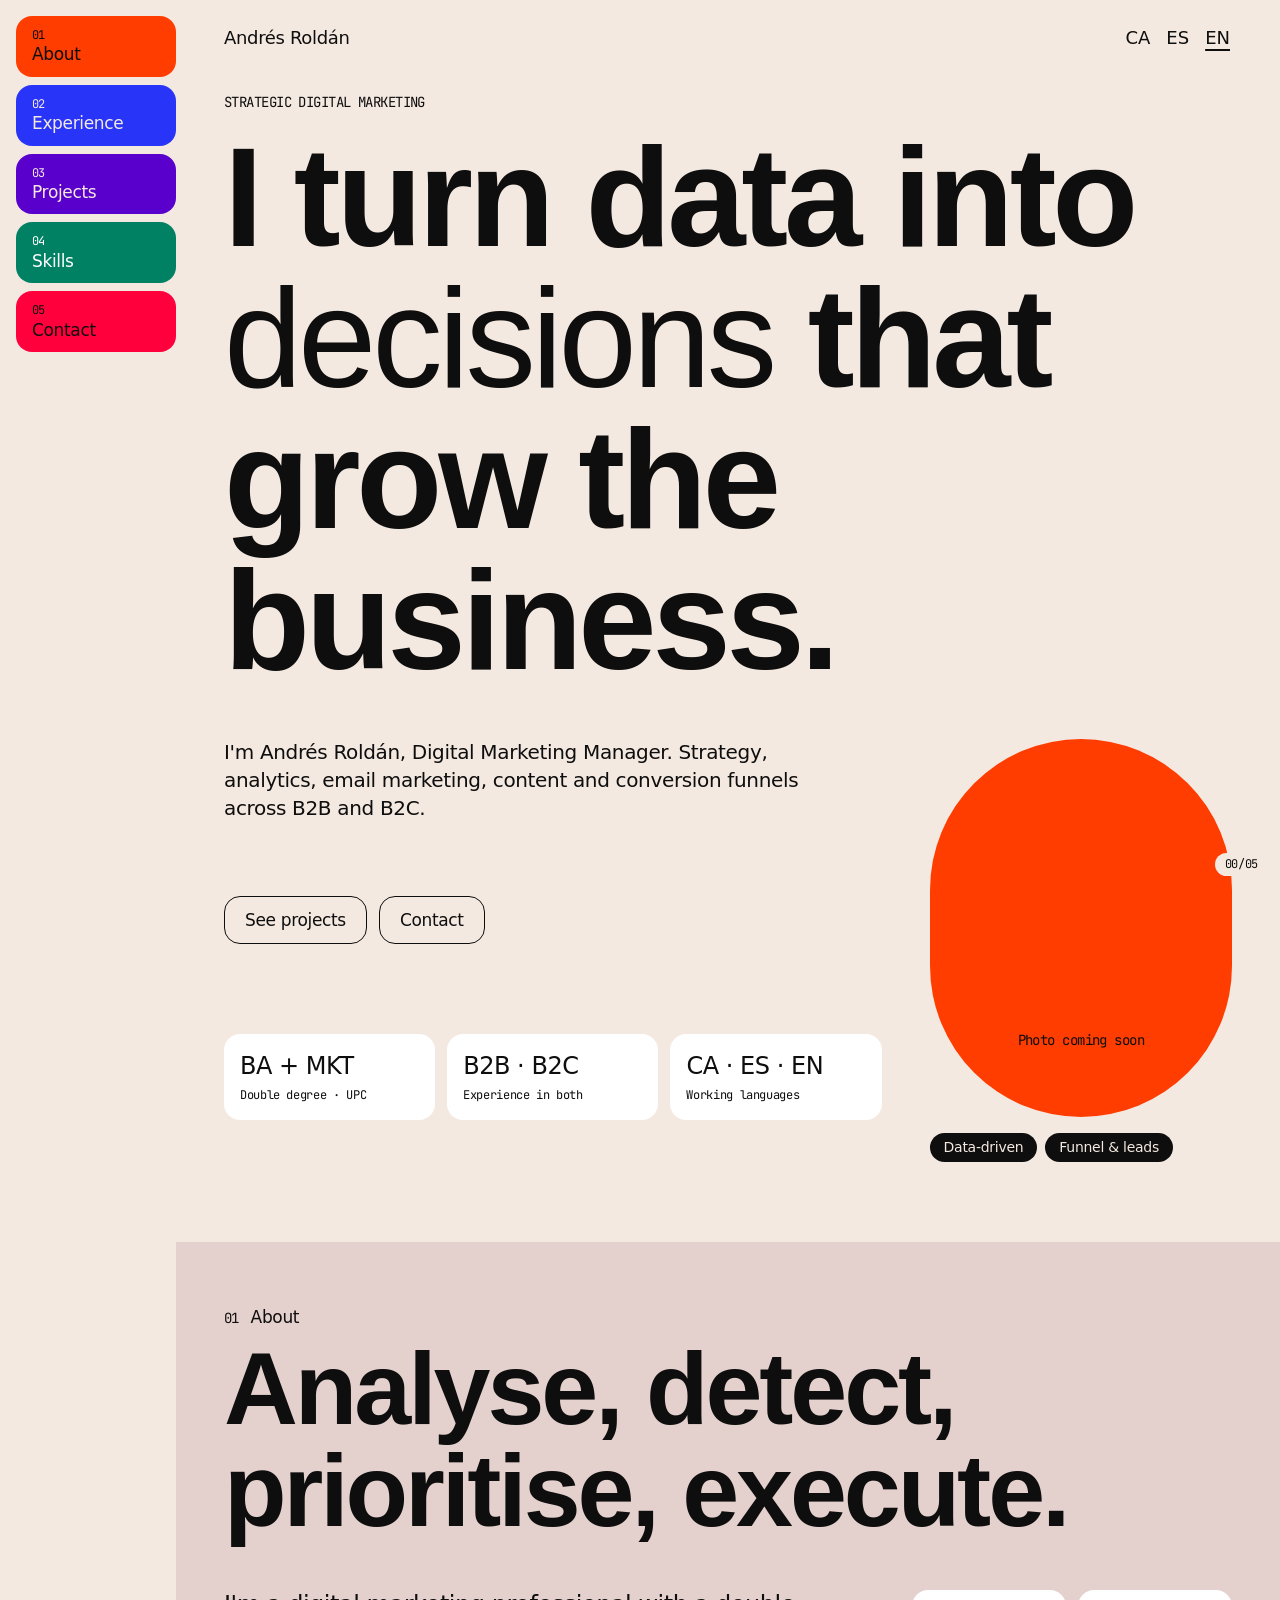
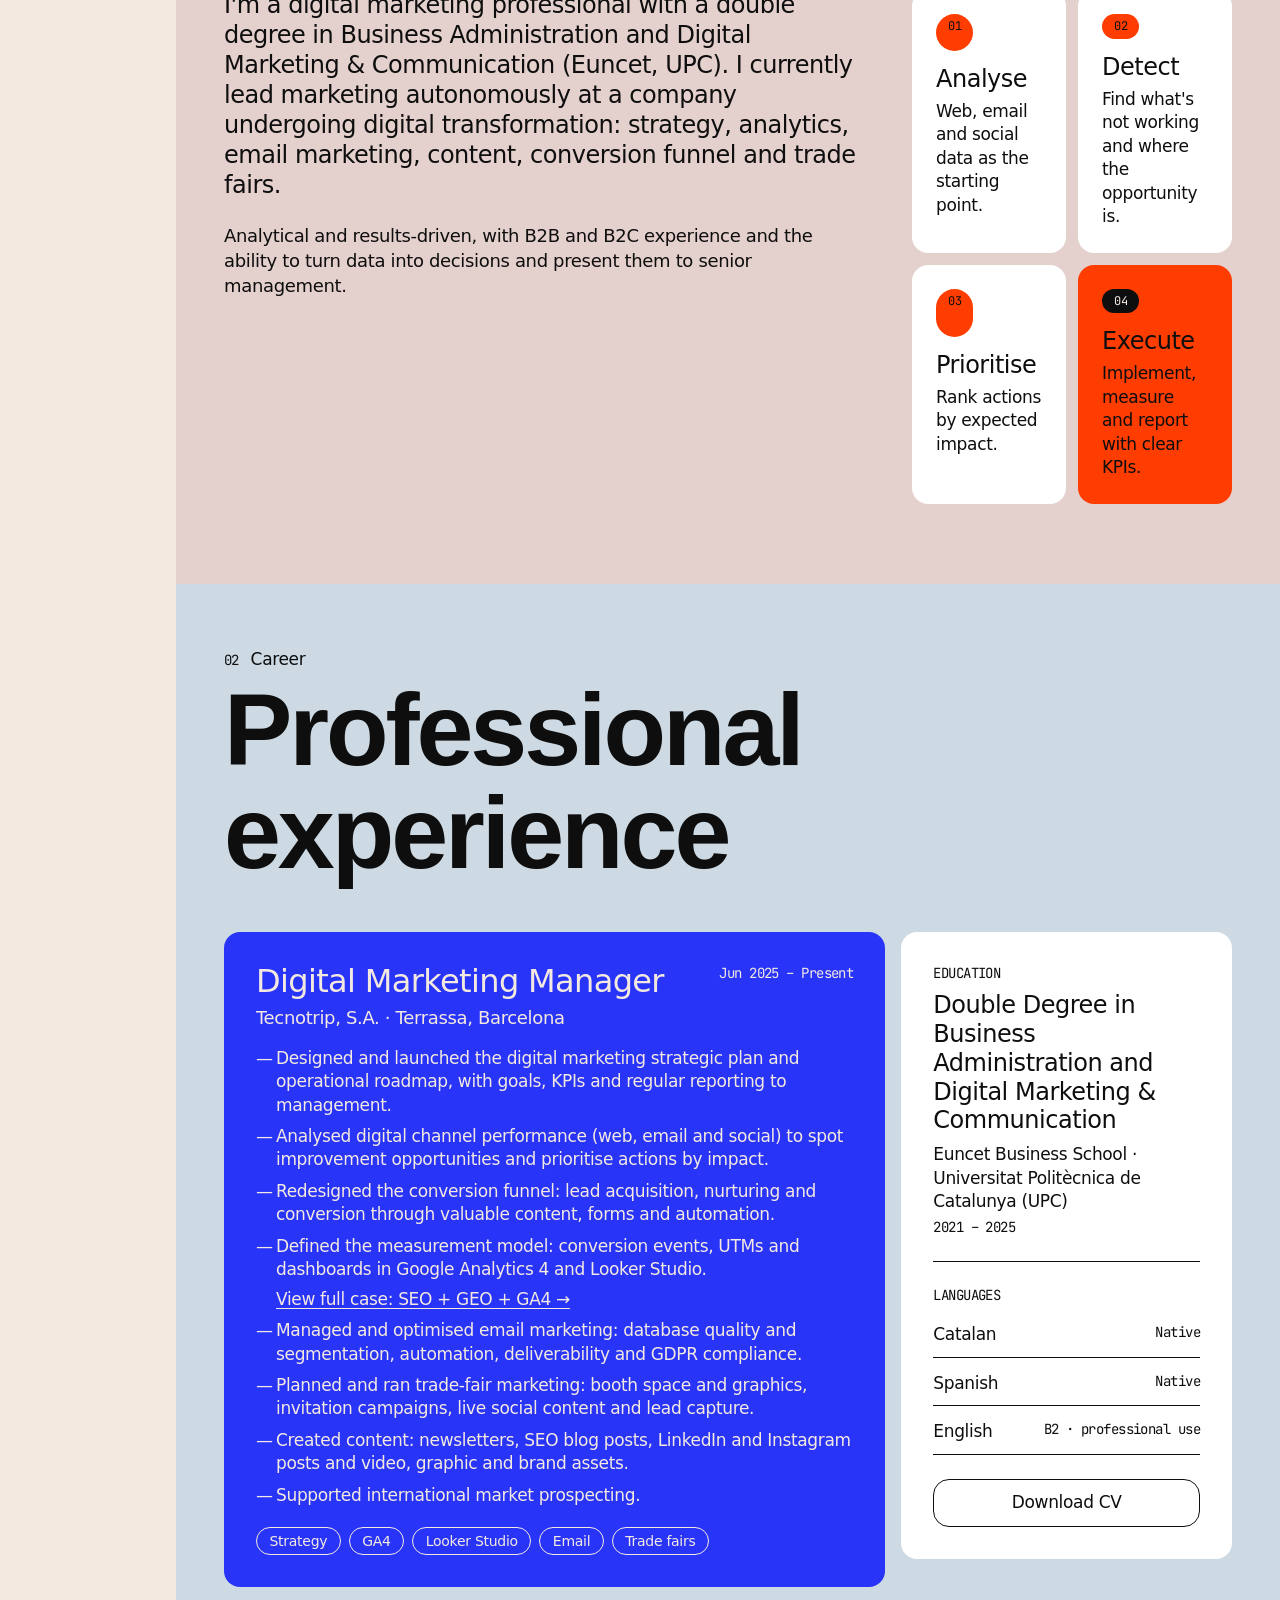
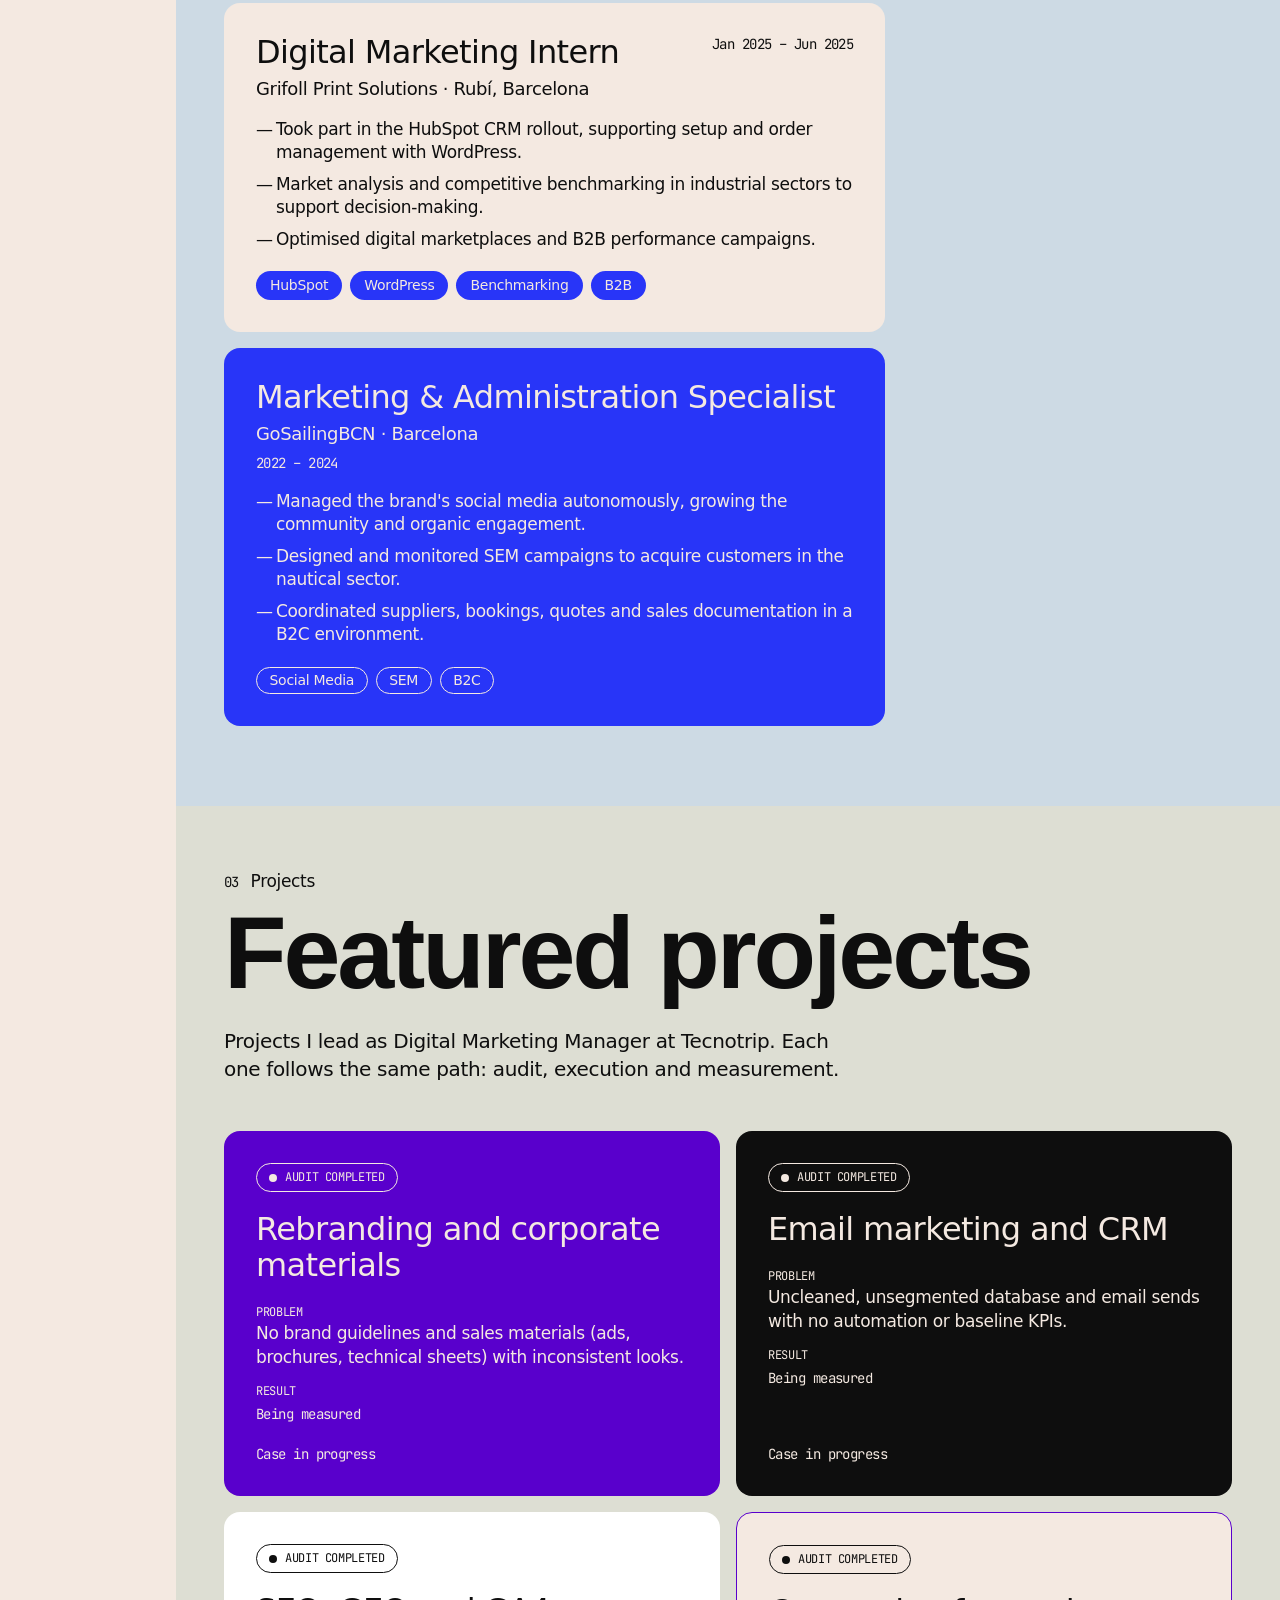
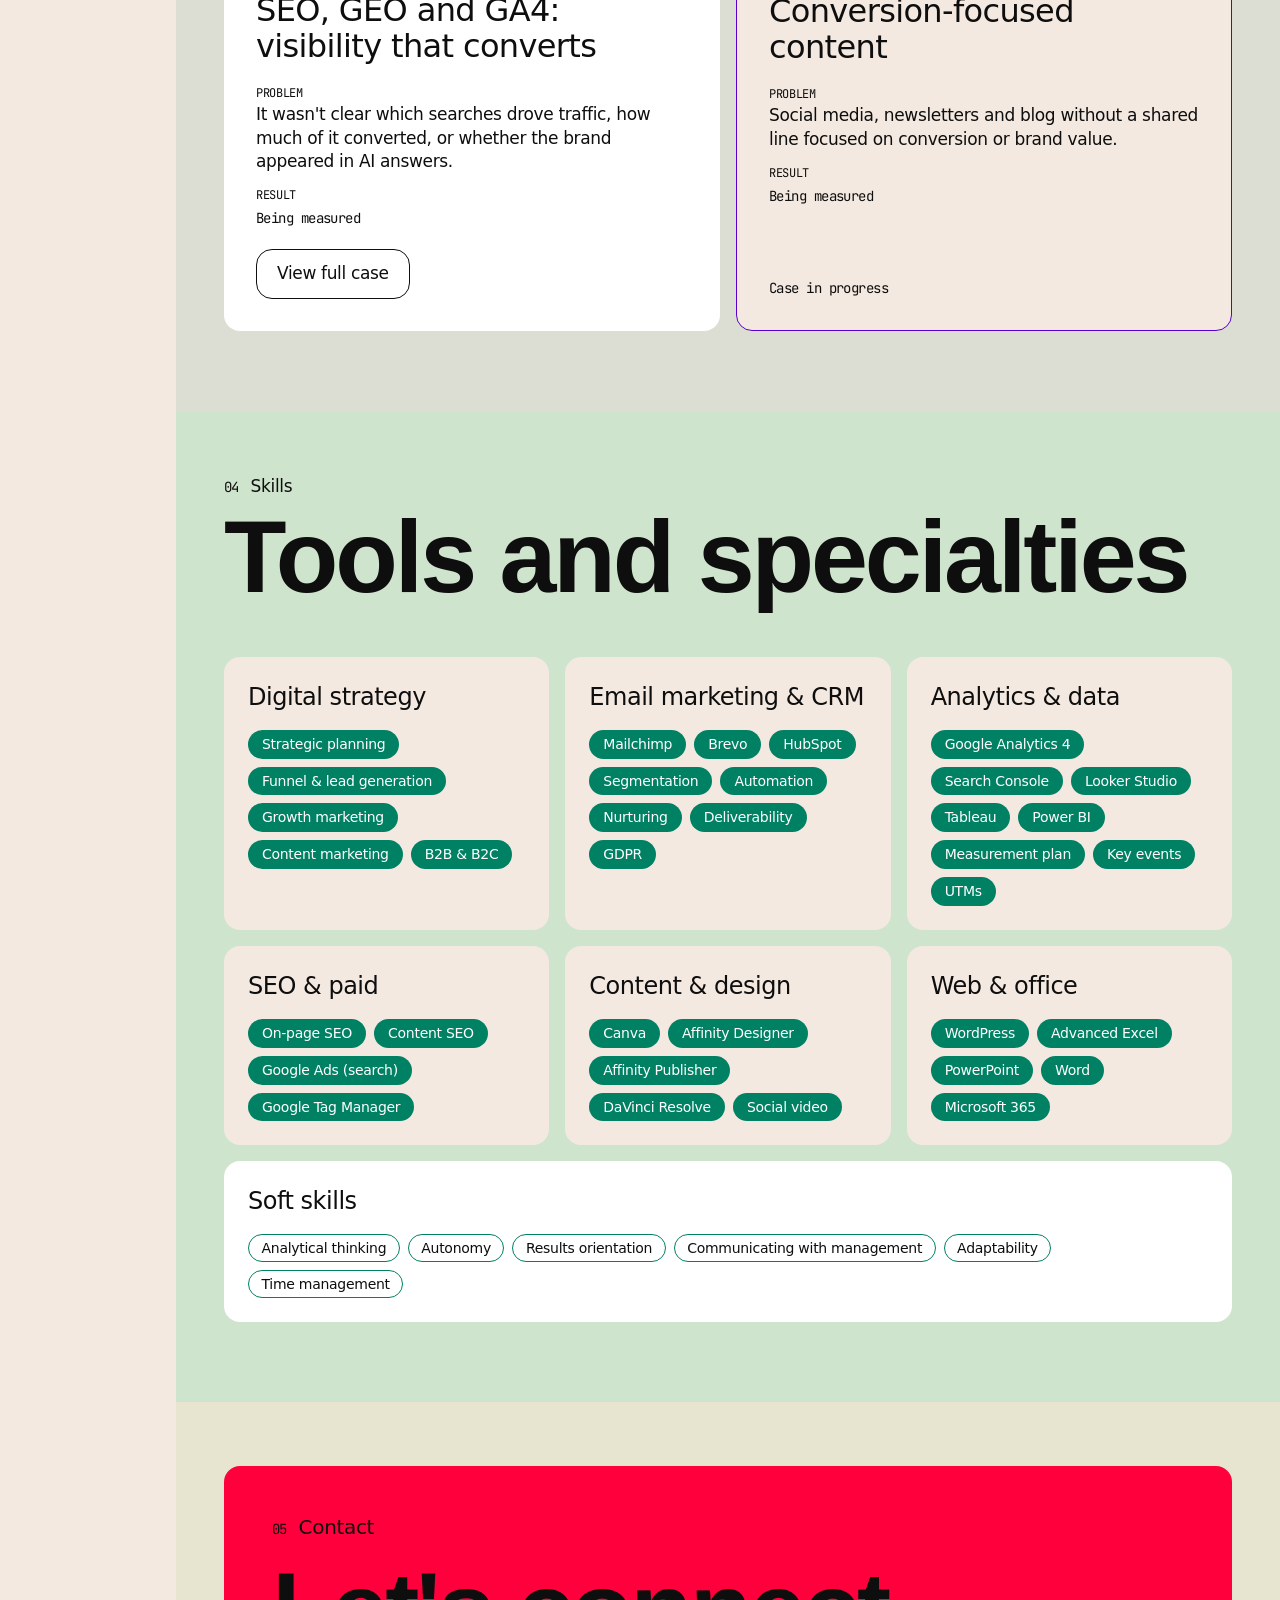
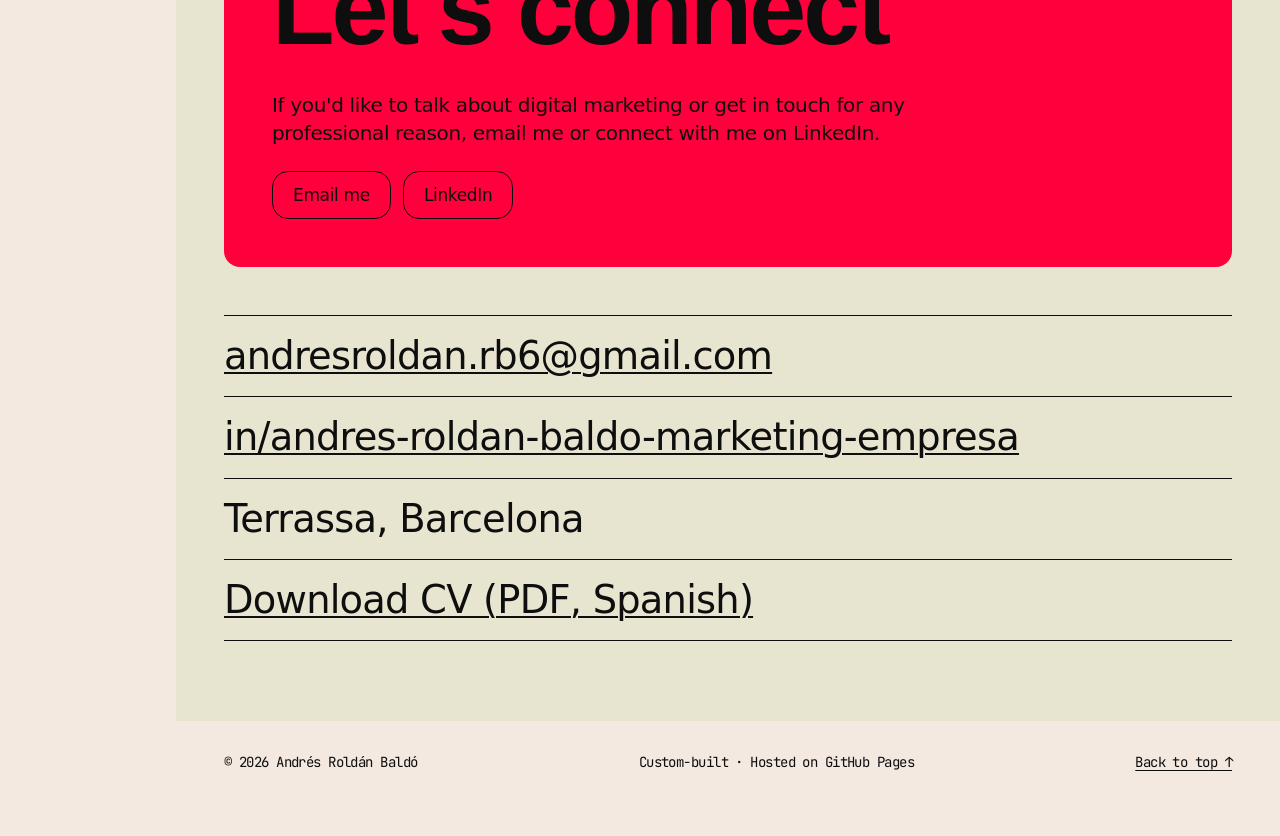
==== commit c9da3511: "Apply the Raw Materials design system with content unchanged - Tokens: cream canvas, ink, one colour" ====
--- a/index.html
+++ b/index.html
@@ -6,14 +6,17 @@
   <title>Andrés Roldán Baldó · Màrqueting Digital</title>
   <meta name="description" content="Andrés Roldán Baldó — Responsable de Màrqueting Digital. Estratègia, analítica, email marketing, continguts i funnel de conversió en entorns B2B i B2C.">
   <meta name="author" content="Andrés Roldán Baldó">
-  <meta name="theme-color" content="#0b1533">
+  <meta name="theme-color" content="#f4e9e1">
   <meta property="og:type" content="website">
   <meta property="og:title" content="Andrés Roldán Baldó · Màrqueting Digital">
   <meta property="og:description" content="CV i portafoli: estratègia digital, analítica, email marketing i funnel de conversió.">
   <link rel="icon" href="assets/img/favicon.svg" type="image/svg+xml">
+  <link rel="preconnect" href="https://api.fontshare.com" crossorigin>
+  <link rel="preconnect" href="https://cdn.fontshare.com" crossorigin>
   <link rel="preconnect" href="https://fonts.googleapis.com">
   <link rel="preconnect" href="https://fonts.gstatic.com" crossorigin>
-  <link href="https://fonts.googleapis.com/css2?family=Plus+Jakarta+Sans:wght@400;500;600;700;800&display=swap" rel="stylesheet">
+  <link href="https://api.fontshare.com/v2/css?f[]=general-sans@400,500&f[]=clash-display@200,600&display=swap" rel="stylesheet">
+  <link href="https://fonts.googleapis.com/css2?family=JetBrains+Mono:wght@400&display=swap" rel="stylesheet">
   <link rel="stylesheet" href="assets/css/styles.css">
   <script>document.documentElement.classList.add("js");</script>
   <!-- Datos estructurados (schema.org): describen a la persona para buscadores. Invisibles para el visitante. -->
@@ -51,41 +54,28 @@
   </script>
 </head>
 <body>
-  <!-- Icon sprite -->
+  <!-- Icones funcionals (menú) -->
   <svg width="0" height="0" style="position:absolute" aria-hidden="true">
-    <symbol id="i-menu" viewBox="0 0 24 24"><path d="M4 7h16M4 12h16M4 17h10" fill="none" stroke="currentColor" stroke-width="2" stroke-linecap="round"/></symbol>
+    <symbol id="i-menu" viewBox="0 0 24 24"><path d="M4 7h16M4 12h16M4 17h16" fill="none" stroke="currentColor" stroke-width="2" stroke-linecap="round"/></symbol>
     <symbol id="i-close" viewBox="0 0 24 24"><path d="M6 6l12 12M18 6L6 18" fill="none" stroke="currentColor" stroke-width="2" stroke-linecap="round"/></symbol>
-    <symbol id="i-arrow" viewBox="0 0 24 24"><path d="M5 12h14M13 6l6 6-6 6" fill="none" stroke="currentColor" stroke-width="2" stroke-linecap="round" stroke-linejoin="round"/></symbol>
-    <symbol id="i-mail" viewBox="0 0 24 24"><rect x="3" y="5" width="18" height="14" rx="2.5" fill="none" stroke="currentColor" stroke-width="2"/><path d="M4 7l8 6 8-6" fill="none" stroke="currentColor" stroke-width="2" stroke-linejoin="round"/></symbol>
-    <symbol id="i-linkedin" viewBox="0 0 24 24"><path fill="currentColor" d="M4.98 3.5a2.5 2.5 0 110 5 2.5 2.5 0 010-5zM3 9.75h4V21H3zM9.5 9.75h3.8v1.6h.06c.53-1 1.84-2.05 3.78-2.05 4.05 0 4.8 2.66 4.8 6.12V21h-4v-4.95c0-1.18-.02-2.7-1.65-2.7-1.65 0-1.9 1.29-1.9 2.62V21h-3.9z"/></symbol>
-    <symbol id="i-pin" viewBox="0 0 24 24"><path d="M12 21s-7-6.2-7-11.5a7 7 0 1114 0C19 14.8 12 21 12 21z" fill="none" stroke="currentColor" stroke-width="2"/><circle cx="12" cy="9.5" r="2.5" fill="none" stroke="currentColor" stroke-width="2"/></symbol>
-    <symbol id="i-download" viewBox="0 0 24 24"><path d="M12 4v11M7 10l5 5 5-5M5 20h14" fill="none" stroke="currentColor" stroke-width="2" stroke-linecap="round" stroke-linejoin="round"/></symbol>
-    <symbol id="i-chart" viewBox="0 0 24 24"><path d="M4 20V10M10 20V4M16 20v-7M22 20H2" fill="none" stroke="currentColor" stroke-width="2" stroke-linecap="round"/></symbol>
-    <symbol id="i-funnel" viewBox="0 0 24 24"><path d="M3 4h18l-7 8v6l-4 2v-8z" fill="none" stroke="currentColor" stroke-width="2" stroke-linejoin="round"/></symbol>
-    <symbol id="i-event" viewBox="0 0 24 24"><rect x="3" y="5" width="18" height="16" rx="2.5" fill="none" stroke="currentColor" stroke-width="2"/><path d="M3 10h18M8 3v4M16 3v4" fill="none" stroke="currentColor" stroke-width="2" stroke-linecap="round"/></symbol>
-    <symbol id="i-target" viewBox="0 0 24 24"><circle cx="12" cy="12" r="9" fill="none" stroke="currentColor" stroke-width="2"/><circle cx="12" cy="12" r="5" fill="none" stroke="currentColor" stroke-width="2"/><circle cx="12" cy="12" r="1.5" fill="currentColor"/></symbol>
-    <symbol id="i-spark" viewBox="0 0 24 24"><path d="M12 2l2.2 6.3L20.5 10l-6.3 2.2L12 18.5l-2.2-6.3L3.5 10l6.3-1.7z" fill="currentColor"/></symbol>
-    <symbol id="i-user" viewBox="0 0 24 24"><circle cx="12" cy="8" r="4" fill="none" stroke="currentColor" stroke-width="1.5"/><path d="M4 21c1.5-4 4.5-6 8-6s6.5 2 8 6" fill="none" stroke="currentColor" stroke-width="1.5" stroke-linecap="round"/></symbol>
   </svg>
 
   <a class="skip-link" href="#main" data-i18n="ui.skip">Salta al contingut</a>
 
+  <!-- Numbered Section Nav Cards (escriptori) -->
+  <nav class="sidenav" aria-label="Principal" data-i18n-attr="aria-label:ui.navLabel">
+    <ul>
+      <li><a class="navcard sec-about" href="#about"><span class="sec-index">01</span><span data-i18n="nav.about">Sobre mi</span></a></li>
+      <li><a class="navcard sec-xp" href="#experience"><span class="sec-index">02</span><span data-i18n="nav.experience">Experiència</span></a></li>
+      <li><a class="navcard sec-projects" href="#portfolio"><span class="sec-index">03</span><span data-i18n="nav.portfolio">Projectes</span></a></li>
+      <li><a class="navcard sec-skills" href="#skills"><span class="sec-index">04</span><span data-i18n="nav.skills">Competències</span></a></li>
+      <li><a class="navcard sec-contact" href="#contact"><span class="sec-index">05</span><span data-i18n="nav.contact">Contacte</span></a></li>
+    </ul>
+  </nav>
+
+  <div class="page">
   <header class="site-header" id="top">
-    <div class="container header-inner">
-      <a class="brand" href="#hero" aria-label="Andrés Roldán Baldó">
-        <span class="brand-mark" aria-hidden="true">AR</span>
-        <span class="brand-name">Andrés Roldán</span>
-      </a>
-
-      <nav class="nav-desktop" aria-label="Principal" data-i18n-attr="aria-label:ui.navLabel">
-        <ul>
-          <li><a href="#about" data-i18n="nav.about">Sobre mi</a></li>
-          <li><a href="#experience" data-i18n="nav.experience">Experiència</a></li>
-          <li><a href="#portfolio" data-i18n="nav.portfolio">Projectes</a></li>
-          <li><a href="#skills" data-i18n="nav.skills">Competències</a></li>
-          <li><a href="#contact" data-i18n="nav.contact">Contacte</a></li>
-        </ul>
-      </nav>
+      <a class="brand" href="#hero" aria-label="Andrés Roldán Baldó"><span class="brand-name">Andrés Roldán</span></a>
 
       <div class="header-actions">
         <div class="lang-switch" role="group" aria-label="Idioma" data-i18n-attr="aria-label:ui.langLabel">
@@ -97,25 +87,24 @@
           <svg aria-hidden="true"><use href="#i-menu"/></svg>
         </button>
       </div>
-    </div>
   </header>
 
   <!-- Mobile drawer -->
   <div class="drawer-overlay" data-drawer-close hidden></div>
   <aside class="drawer" id="drawer" aria-hidden="true" aria-label="Menú" tabindex="-1">
     <div class="drawer-head">
-      <span class="brand-mark" aria-hidden="true">AR</span>
+      <span class="brand-name" aria-hidden="true">Andrés Roldán</span>
       <button class="drawer-close" type="button" data-drawer-close aria-label="Tancar menú" data-i18n-attr="aria-label:ui.closeMenu">
         <svg aria-hidden="true"><use href="#i-close"/></svg>
       </button>
     </div>
     <nav aria-label="Mòbil">
       <ul class="drawer-nav">
-        <li><a href="#about" data-i18n="nav.about">Sobre mi</a></li>
-        <li><a href="#experience" data-i18n="nav.experience">Experiència</a></li>
-        <li><a href="#portfolio" data-i18n="nav.portfolio">Projectes</a></li>
-        <li><a href="#skills" data-i18n="nav.skills">Competències</a></li>
-        <li><a href="#contact" data-i18n="nav.contact">Contacte</a></li>
+        <li><a class="navcard sec-about" href="#about"><span class="sec-index">01</span><span data-i18n="nav.about">Sobre mi</span></a></li>
+        <li><a class="navcard sec-xp" href="#experience"><span class="sec-index">02</span><span data-i18n="nav.experience">Experiència</span></a></li>
+        <li><a class="navcard sec-projects" href="#portfolio"><span class="sec-index">03</span><span data-i18n="nav.portfolio">Projectes</span></a></li>
+        <li><a class="navcard sec-skills" href="#skills"><span class="sec-index">04</span><span data-i18n="nav.skills">Competències</span></a></li>
+        <li><a class="navcard sec-contact" href="#contact"><span class="sec-index">05</span><span data-i18n="nav.contact">Contacte</span></a></li>
       </ul>
     </nav>
     <div class="drawer-foot">
@@ -125,49 +114,43 @@
         <button type="button" data-lang="es" lang="es">Español</button>
         <button type="button" data-lang="en" lang="en">English</button>
       </div>
-      <a class="btn btn-primary btn-block" href="#contact" data-i18n="hero.ctaContact">Contacte</a>
+      <a class="btn btn-block" href="#contact" data-i18n="hero.ctaContact">Contacte</a>
     </div>
   </aside>
 
   <main id="main">
     <!-- HERO -->
     <section class="hero" id="hero">
-      <div class="hero-bg" aria-hidden="true"></div>
-      <div class="container hero-grid">
+            <div class="container hero-grid">
         <div class="hero-copy reveal">
-          <p class="eyebrow"><svg aria-hidden="true"><use href="#i-spark"/></svg><span data-i18n="hero.eyebrow">Màrqueting digital estratègic</span></p>
+          <p class="eyebrow"><span data-i18n="hero.eyebrow">Màrqueting digital estratègic</span></p>
           <h1 class="hero-title" data-i18n-html="hero.title">Converteixo dades en <em>decisions</em> que fan créixer el negoci.</h1>
           <p class="hero-lead" data-i18n="hero.lead"></p>
           <div class="hero-ctas">
-            <a class="btn btn-accent" href="#portfolio"><span data-i18n="hero.ctaPortfolio">Veure projectes</span><svg aria-hidden="true"><use href="#i-arrow"/></svg></a>
-            <a class="btn btn-ghost" href="#contact" data-i18n="hero.ctaContact">Contacte</a>
+            <a class="btn" href="#portfolio"><span data-i18n="hero.ctaPortfolio">Veure projectes</span></a>
+            <a class="btn" href="#contact" data-i18n="hero.ctaContact">Contacte</a>
           </div>
           <ul class="hero-facts" id="hero-facts"></ul>
         </div>
 
         <div class="hero-visual reveal">
-          <!-- PHOTO PLACEHOLDER: substitueix per <img src="assets/img/andres-roldan.webp" ...> quan tinguis la foto -->
-          <figure class="photo-placeholder" role="img" aria-label="Espai reservat per a la foto" data-i18n-attr="aria-label:hero.photoAlt">
-            <svg aria-hidden="true"><use href="#i-user"/></svg>
-            <figcaption data-i18n="hero.photoPending">Foto properament</figcaption>
-          </figure>
-          <div class="float-card float-card--a" aria-hidden="true">
-            <svg><use href="#i-chart"/></svg>
-            <span data-i18n="hero.float1">Data-driven</span>
-          </div>
-          <div class="float-card float-card--b" aria-hidden="true">
-            <svg><use href="#i-funnel"/></svg>
-            <span data-i18n="hero.float2">Funnel &amp; leads</span>
-          </div>
+          <!-- FOTO: substitueix el <div class="photo-placeholder"> per <img class="photo" src="assets/img/andres-roldan.webp" alt="Andrés Roldán Baldó" width="760" height="950"> (mateix marc, forma de 187px) -->
+          <div class="photo-placeholder" role="img" aria-label="Espai reservat per a la foto" data-i18n-attr="aria-label:hero.photoAlt">
+            <span class="photo-caption" data-i18n="hero.photoPending">Foto properament</span>
+          </div>
+          <ul class="hero-pills" aria-hidden="true">
+            <li class="pill" data-i18n="hero.float1">Data-driven</li>
+            <li class="pill" data-i18n="hero.float2">Funnel &amp; leads</li>
+          </ul>
         </div>
       </div>
     </section>
 
     <!-- ABOUT -->
-    <section class="section" id="about">
-      <div class="container">
-        <div class="section-head reveal">
-          <p class="kicker" data-i18n="about.kicker">Sobre mi</p>
+    <section class="section section-tint sec-about" id="about">
+      <div class="container">
+        <div class="section-head reveal">
+          <p class="sec-label"><span class="sec-index">01</span><span class="kicker" data-i18n="about.kicker">Sobre mi</span></p>
           <h2 data-i18n="about.title">Analitzar, detectar, prioritzar i executar.</h2>
         </div>
         <div class="about-grid">
@@ -181,10 +164,10 @@
     </section>
 
     <!-- EXPERIENCE -->
-    <section class="section section--alt" id="experience">
-      <div class="container">
-        <div class="section-head reveal">
-          <p class="kicker" data-i18n="experience.kicker">Trajectòria</p>
+    <section class="section section-tint sec-xp" id="experience">
+      <div class="container">
+        <div class="section-head reveal">
+          <p class="sec-label"><span class="sec-index">02</span><span class="kicker" data-i18n="experience.kicker">Trajectòria</span></p>
           <h2 data-i18n="experience.title">Experiència professional</h2>
         </div>
         <div class="xp-layout">
@@ -197,19 +180,17 @@
             <hr>
             <p class="kicker" data-i18n="education.langsTitle">Idiomes</p>
             <ul class="lang-levels" id="lang-levels"></ul>
-            <a class="btn btn-outline btn-block" href="assets/docs/CV_Andres_Roldan_ES_2026.pdf" download>
-              <svg aria-hidden="true"><use href="#i-download"/></svg><span data-i18n="ui.downloadCv">Descarregar CV</span>
-            </a>
+            <a class="btn btn-block" href="assets/docs/CV_Andres_Roldan_ES_2026.pdf" download><span data-i18n="ui.downloadCv">Descarregar CV</span></a>
           </aside>
         </div>
       </div>
     </section>
 
     <!-- PROJECTS (hub de casos de estudio; datos en data/casos.json) -->
-    <section class="section section--dark" id="portfolio">
-      <div class="container">
-        <div class="section-head reveal">
-          <p class="kicker" data-i18n="portfolio.kicker">Projectes</p>
+    <section class="section section-tint sec-projects" id="portfolio">
+      <div class="container">
+        <div class="section-head reveal">
+          <p class="sec-label"><span class="sec-index">03</span><span class="kicker" data-i18n="portfolio.kicker">Projectes</span></p>
           <h2 data-i18n="portfolio.title">Projectes destacats</h2>
           <p class="section-intro" data-i18n="portfolio.intro"></p>
         </div>
@@ -218,10 +199,10 @@
     </section>
 
     <!-- SKILLS -->
-    <section class="section" id="skills">
-      <div class="container">
-        <div class="section-head reveal">
-          <p class="kicker" data-i18n="skills.kicker">Competències</p>
+    <section class="section section-tint sec-skills" id="skills">
+      <div class="container">
+        <div class="section-head reveal">
+          <p class="sec-label"><span class="sec-index">04</span><span class="kicker" data-i18n="skills.kicker">Competències</span></p>
           <h2 data-i18n="skills.title">Eines i especialitats</h2>
         </div>
         <div class="skills-grid" id="skills-grid"></div>
@@ -233,27 +214,23 @@
     </section>
 
     <!-- CONTACT -->
-    <section class="section" id="contact">
+    <section class="section section-tint sec-contact" id="contact">
       <div class="container">
         <div class="contact-card reveal">
           <div class="contact-copy">
-            <p class="kicker" data-i18n="contact.kicker">Contacte</p>
+            <p class="sec-label"><span class="sec-index">05</span><span class="kicker" data-i18n="contact.kicker">Contacte</span></p>
             <h2 data-i18n="contact.title">Connectem?</h2>
             <p data-i18n="contact.text"></p>
             <div class="contact-ctas">
-              <a class="btn btn-accent" href="mailto:andresroldan.rb6@gmail.com">
-                <svg aria-hidden="true"><use href="#i-mail"/></svg><span data-i18n="contact.email">Escriu-me</span>
-              </a>
-              <a class="btn btn-ghost" href="https://www.linkedin.com/in/andres-roldan-baldo-marketing-empresa" target="_blank" rel="noopener">
-                <svg aria-hidden="true"><use href="#i-linkedin"/></svg>LinkedIn
-              </a>
+              <a class="btn" href="mailto:andresroldan.rb6@gmail.com"><span data-i18n="contact.email">Escriu-me</span></a>
+              <a class="btn" href="https://www.linkedin.com/in/andres-roldan-baldo-marketing-empresa" target="_blank" rel="noopener">LinkedIn</a>
             </div>
           </div>
           <ul class="contact-list">
-            <li><svg aria-hidden="true"><use href="#i-mail"/></svg><a href="mailto:andresroldan.rb6@gmail.com">andresroldan.rb6@gmail.com</a></li>
-            <li><svg aria-hidden="true"><use href="#i-linkedin"/></svg><a href="https://www.linkedin.com/in/andres-roldan-baldo-marketing-empresa" target="_blank" rel="noopener">in/andres-roldan-baldo-marketing-empresa</a></li>
-            <li><svg aria-hidden="true"><use href="#i-pin"/></svg><span>Terrassa, Barcelona</span></li>
-            <li><svg aria-hidden="true"><use href="#i-download"/></svg><a href="assets/docs/CV_Andres_Roldan_ES_2026.pdf" download data-i18n="ui.downloadCvLong">Descarregar CV (PDF)</a></li>
+            <li><a href="mailto:andresroldan.rb6@gmail.com">andresroldan.rb6@gmail.com</a></li>
+            <li><a href="https://www.linkedin.com/in/andres-roldan-baldo-marketing-empresa" target="_blank" rel="noopener">in/andres-roldan-baldo-marketing-empresa</a></li>
+            <li><span>Terrassa, Barcelona</span></li>
+            <li><a href="assets/docs/CV_Andres_Roldan_ES_2026.pdf" download data-i18n="ui.downloadCvLong">Descarregar CV (PDF)</a></li>
           </ul>
         </div>
       </div>
@@ -267,6 +244,11 @@
       <a class="to-top" href="#hero" data-i18n="ui.toTop">Tornar a dalt ↑</a>
     </div>
   </footer>
+  </div>
+
+  <!-- Scroll Progress Bar + comptador de secció -->
+  <div class="progress" aria-hidden="true"><span class="progress-bar"></span></div>
+  <p class="progress-count" aria-hidden="true"><span id="sec-count">00</span>/05</p>
 
   <noscript><p class="noscript">Aquesta web necessita JavaScript per mostrar el contingut. · Esta web necesita JavaScript. · This site requires JavaScript.</p></noscript>
 
--- a/assets/css/styles.css
+++ b/assets/css/styles.css
@@ -1,584 +1,423 @@
 /* =========================================================
-   Andrés Roldán · Web personal
-   Paleta: navy corporatiu + blau elèctric + accent llima
+   Andrés Roldán Baldó · CV + projectes
+   Sistema: Raw Materials (Refero Styles), adaptat a CV.
+   Zine pla sobre crema: display gegant i un color per capítol.
+   Regles: sense ombres, blur ni degradats; radi 16px
+   (pills 99px, forma display 187px); text sempre AA.
    ========================================================= */
 
+/* ---------- 1. TOKENS ---------- */
 :root {
-  --navy: #0b1533;
-  --navy-2: #13204a;
-  --ink: #111a36;
-  --text: #3b4463;
-  --muted: #6b7493;
-  --bg: #f6f7fb;
-  --surface: #ffffff;
-  --line: #e2e6f1;
-  --primary: #3457ff;
-  --primary-600: #2240e6;
-  --primary-50: #eef1ff;
-  --accent: #c6f24e;
-  --accent-ink: #1b2400;
-  --coral: #ff7a59;
-
-  --radius-sm: 10px;
-  --radius: 16px;
-  --radius-lg: 24px;
-  --shadow-sm: 0 1px 2px rgba(11, 21, 51, .06), 0 2px 8px rgba(11, 21, 51, .04);
-  --shadow: 0 10px 30px -12px rgba(11, 21, 51, .18);
-  --shadow-lg: 0 30px 60px -20px rgba(11, 21, 51, .35);
-
-  --container: 1160px;
-  --gutter: clamp(16px, 4vw, 32px);
-  --header-h: 68px;
-  --font: "Plus Jakarta Sans", system-ui, -apple-system, "Segoe UI", Roboto, sans-serif;
-  --ease: cubic-bezier(.2, .7, .2, 1);
-}
-
-/* ---------- Base ---------- */
+  /* Neutres */
+  --ink: #0e0e0e;
+  --cream: #f4e9e1;           /* Bone Cream: canvas */
+  --paper: #ffffff;           /* Paper White: superfície elevada / nav activa */
+
+  /* Colors de capítol (només com a fons, vores i barres;
+     com a text només Cobalt i Violet, que passen AA) */
+  --ember: #ff3d00;
+  --cobalt: #2835f8;
+  --violet: #5900cc;
+  --forest: #008163;
+  --crimson: #ff003d;
+
+  /* Tints de secció */
+  --blush: #e4d0cd;
+  --sky: #cddae4;
+  --celadon: #ddded3;
+  --sage: #cee4cd;
+  --sand: #e7e4d0;
+
+  /* Tipografia: 3 famílies */
+  --f-ui: "General Sans", system-ui, -apple-system, "Segoe UI", Roboto, Arial, sans-serif;
+  --f-display: "Clash Display", "General Sans", "Arial Black", Arial, sans-serif;
+  --f-mono: "JetBrains Mono", ui-monospace, SFMono-Regular, Menlo, Consolas, monospace;
+
+  /* Escala (UI ≤ 46px; display gran) */
+  --t-caption: 12px;
+  --t-sm: 14px;
+  --t-body: 17px;
+  --t-lead: 20px;
+  --t-h-sm: 24px;
+  --t-h: 32px;
+  --t-h-lg: 46px;
+  --t-hero: clamp(56px, 11vw, 200px);
+  --t-section: clamp(48px, 8vw, 130px);
+  --lh-body: 1.38;
+  --ls-body: -0.02em;
+
+  /* Radis */
+  --r: 16px;
+  --r-pill: 99px;
+  --r-shape: 187px;
+
+  /* Espaiats (base 8) */
+  --s-8: 8px;
+  --s-16: 16px;
+  --s-24: 24px;
+  --s-32: 32px;
+  --s-48: 48px;
+  --s-64: 64px;
+  --s-80: 80px;
+  --pad-x: clamp(16px, 4vw, 48px);
+  --side: 160px;              /* columna de navegació */
+
+  --ease: cubic-bezier(.4, 0, .2, 1);
+}
+
+/* Tema de cada capítol: color, text sobre el color i tint de fons */
+.sec-about    { --sec: var(--ember);   --on-sec: var(--ink);   --tint: var(--blush); }
+.sec-xp       { --sec: var(--cobalt);  --on-sec: var(--cream); --tint: var(--sky); }
+.sec-projects { --sec: var(--violet);  --on-sec: var(--cream); --tint: var(--celadon); }
+.sec-skills   { --sec: var(--forest);  --on-sec: var(--paper); --tint: var(--sage); }
+.sec-contact  { --sec: var(--crimson); --on-sec: var(--ink);   --tint: var(--sand); }
+
+/* ---------- 2. BASE ---------- */
 *, *::before, *::after { box-sizing: border-box; }
-html { scroll-behavior: smooth; scroll-padding-top: calc(var(--header-h) + 12px); -webkit-text-size-adjust: 100%; }
+html { scroll-behavior: smooth; scroll-padding-top: 24px; -webkit-text-size-adjust: 100%; }
 body {
-  margin: 0;
-  font-family: var(--font);
-  font-size: 1rem;
-  line-height: 1.65;
-  color: var(--text);
-  background: var(--bg);
-  -webkit-font-smoothing: antialiased;
-  overflow-x: hidden;
+  margin: 0; background: var(--cream); color: var(--ink);
+  font-family: var(--f-ui); font-weight: 400; font-size: var(--t-body); line-height: var(--lh-body); letter-spacing: var(--ls-body);
+  font-feature-settings: "ss02"; -webkit-font-smoothing: antialiased;
 }
 body.no-scroll { overflow: hidden; }
-img, svg { display: block; max-width: 100%; }
-svg { width: 1.2em; height: 1.2em; flex-shrink: 0; }
-a { color: var(--primary); text-decoration: none; }
-a:hover { text-decoration: underline; }
-h1, h2, h3 { color: var(--ink); line-height: 1.15; margin: 0 0 .5em; letter-spacing: -.02em; }
-h2 { font-size: clamp(1.75rem, 1.2rem + 2.2vw, 2.6rem); font-weight: 800; }
-h3 { font-size: 1.1rem; font-weight: 700; }
+img { display: block; max-width: 100%; }
+svg { width: 1em; height: 1em; }
+h1, h2, h3, h4 { margin: 0; font-weight: 500; }
 p { margin: 0 0 1em; }
-ul, ol { margin: 0; padding: 0; list-style: none; }
-button { font: inherit; cursor: pointer; }
-:focus-visible { outline: 3px solid var(--primary); outline-offset: 3px; border-radius: 6px; }
+ul, ol, dl, dd { margin: 0; padding: 0; list-style: none; }
+button { font: inherit; color: inherit; cursor: pointer; }
+a { color: inherit; text-decoration: underline; text-decoration-thickness: 1px; text-underline-offset: 3px; transition: text-decoration-color .15s var(--ease); }
+a:hover { text-decoration-thickness: 2px; text-decoration-color: var(--sec, var(--ink)); }
+:focus-visible { outline: 3px solid currentColor; outline-offset: 3px; border-radius: 4px; }
 .sr-only { position: absolute; width: 1px; height: 1px; overflow: hidden; clip: rect(0 0 0 0); white-space: nowrap; }
-
-.container { width: 100%; max-width: var(--container); margin-inline: auto; padding-inline: var(--gutter); }
+.mono { font-family: var(--f-mono); letter-spacing: -0.05em; }
+.container { width: 100%; padding-inline: var(--pad-x); }
+.reveal { opacity: 1; transform: none; } /* sense fade-up en fer scroll */
+/* Les columnes poden encongir-se: les paraules llargues parteixen línia en lloc de retallar-se */
+.hero-grid > *, .about-grid > *, .xp-layout > *, .contact-card > *, .projects > *, .skills-grid > * { min-width: 0; }
 
 .skip-link {
-  position: absolute; left: 12px; top: -60px; z-index: 200;
-  background: var(--accent); color: var(--accent-ink); padding: 10px 16px; border-radius: 10px; font-weight: 700;
-}
-.skip-link:focus { top: 12px; }
-
-/* ---------- Buttons ---------- */
+  position: absolute; left: 16px; top: -80px; z-index: 300;
+  background: var(--ink); color: var(--cream); padding: 12px 20px; border-radius: var(--r); text-decoration: none;
+}
+.skip-link:focus { top: 16px; }
+
+/* Display (Clash Display, mai per sota de 44px) */
+.display, .hero-title, .section-head h2, .case-title, .case-section h2, .contact-card h2 {
+  font-family: var(--f-display); font-weight: 600; line-height: 1; letter-spacing: -0.03em;
+  overflow-wrap: break-word; hyphens: auto; -webkit-hyphens: auto;
+}
+
+/* ---------- 3. COMPONENTS ---------- */
+/* Ghost Button */
 .btn {
-  display: inline-flex; align-items: center; justify-content: center; gap: .55em;
-  min-height: 48px; padding: .75em 1.35em;
-  border-radius: 999px; border: 2px solid transparent;
-  font-weight: 700; font-size: .98rem; line-height: 1.2;
-  transition: transform .2s var(--ease), background-color .2s, color .2s, border-color .2s, box-shadow .2s;
-  text-decoration: none !important;
-}
-.btn:hover { transform: translateY(-2px); }
-.btn svg { transition: transform .2s var(--ease); }
-.btn:hover svg { transform: translateX(3px); }
-.btn-primary { background: var(--primary); color: #fff; box-shadow: 0 8px 20px -8px rgba(52, 87, 255, .7); }
-.btn-primary:hover { background: var(--primary-600); }
-.btn-accent { background: var(--accent); color: var(--accent-ink); box-shadow: 0 8px 24px -10px rgba(198, 242, 78, .9); }
-.btn-accent:hover { background: #d4f86f; }
-.btn-ghost { background: rgba(255, 255, 255, .08); color: #fff; border-color: rgba(255, 255, 255, .28); }
-.btn-ghost:hover { background: rgba(255, 255, 255, .16); border-color: rgba(255, 255, 255, .5); }
-.btn-outline { background: transparent; color: var(--ink); border-color: var(--line); }
-.btn-outline:hover { border-color: var(--primary); color: var(--primary); }
+  display: inline-flex; align-items: center; justify-content: center; gap: 8px;
+  min-height: 48px; padding: 12px 20px; border: 1.5px solid currentColor; border-radius: var(--r);
+  background: transparent; color: inherit; font-size: var(--t-body); line-height: 1.1; text-decoration: none;
+  transition: border-width .15s var(--ease), padding .15s var(--ease);
+}
+.btn:hover { border-width: 3px; padding: 10.5px 18.5px; text-decoration: none; }
+.btn svg { display: none; }
 .btn-block { width: 100%; }
 
-/* ---------- Header ---------- */
-.site-header {
-  position: sticky; top: 0; z-index: 50;
-  height: var(--header-h);
-  background: rgba(11, 21, 51, .72);
-  backdrop-filter: saturate(160%) blur(14px);
-  -webkit-backdrop-filter: saturate(160%) blur(14px);
-  border-bottom: 1px solid rgba(255, 255, 255, .06);
-  transition: background-color .25s, box-shadow .25s;
-}
-.site-header.is-scrolled { background: rgba(11, 21, 51, .94); box-shadow: 0 8px 24px -16px rgba(0, 0, 0, .6); }
-.header-inner { height: 100%; display: flex; align-items: center; justify-content: space-between; gap: 16px; }
-
-.brand { display: inline-flex; align-items: center; gap: 10px; color: #fff; font-weight: 800; letter-spacing: -.01em; text-decoration: none !important; }
-.brand-mark {
-  display: grid; place-items: center; width: 38px; height: 38px; border-radius: 12px;
-  background: linear-gradient(135deg, var(--primary), #7a5cff); color: #fff; font-weight: 800; font-size: .9rem;
-  box-shadow: inset 0 0 0 1px rgba(255, 255, 255, .15);
-}
-.brand-name { font-size: 1.02rem; }
-
-.nav-desktop { display: none; }
-.nav-desktop ul { display: flex; gap: 4px; }
-.nav-desktop a {
-  display: block; padding: 8px 14px; border-radius: 999px;
-  color: rgba(255, 255, 255, .78); font-weight: 600; font-size: .95rem; text-decoration: none;
-  transition: color .2s, background-color .2s;
-}
-.nav-desktop a:hover { color: #fff; background: rgba(255, 255, 255, .08); }
-.nav-desktop a.is-active { color: var(--navy); background: var(--accent); }
-
-.header-actions { display: flex; align-items: center; gap: 10px; }
-
-.lang-switch { display: inline-flex; padding: 3px; border-radius: 999px; background: rgba(255, 255, 255, .08); border: 1px solid rgba(255, 255, 255, .12); }
+/* Pill Tag */
+.pill, .chip, .tag {
+  display: inline-flex; align-items: center; padding: 6px 14px; border-radius: var(--r-pill);
+  font-size: var(--t-sm); line-height: 1.2; letter-spacing: -0.02em;
+}
+.pills, .chips { display: flex; flex-wrap: wrap; gap: 8px; }
+
+/* Etiqueta d'estat i valors pendents */
+.status {
+  display: inline-flex; align-items: center; gap: 8px; padding: 5px 12px; border: 1.5px solid currentColor;
+  border-radius: var(--r-pill); font-family: var(--f-mono); font-size: var(--t-caption); letter-spacing: -0.03em; text-transform: uppercase;
+}
+.status-dot { width: 8px; height: 8px; border-radius: 50%; background: currentColor; }
+.val-pending, .val-measuring { font-family: var(--f-mono); font-size: var(--t-sm); letter-spacing: -0.04em; }
+
+/* Etiqueta de secció: índex en mono + nom */
+.sec-label { display: flex; align-items: baseline; gap: 12px; margin: 0 0 8px; font-size: var(--t-body); }
+.sec-index { font-family: var(--f-mono); font-size: var(--t-sm); letter-spacing: -0.05em; }
+
+/* ---------- 4. NAVEGACIÓ ---------- */
+/* Numbered Section Nav Card */
+.navcard {
+  display: flex; flex-direction: column; gap: 2px; padding: 12px 16px; border-radius: var(--r);
+  background: var(--sec); color: var(--on-sec); text-decoration: none; font-size: var(--t-body); line-height: 1.2;
+  transition: background-color .25s var(--ease), color .25s var(--ease);
+}
+.navcard .sec-index { font-size: var(--t-caption); }
+.navcard:hover { text-decoration: underline; text-decoration-thickness: 2px; }
+.navcard.is-active { background: var(--paper); color: var(--ink); }
+
+.sidenav { display: none; }
+@media (min-width: 1024px) {
+  .sidenav {
+    display: block; position: fixed; z-index: 40; top: 16px; left: 16px; width: var(--side);
+    max-height: calc(100vh - 48px); overflow-y: auto;
+  }
+  .sidenav ul { display: grid; gap: 8px; }
+  .page { margin-left: calc(var(--side) + 16px); }
+}
+
+/* Page Header */
+.site-header { display: flex; align-items: center; justify-content: space-between; gap: 16px; padding: 20px var(--pad-x) 12px; }
+.brand { font-size: 18px; text-decoration: none; }
+.brand:hover { text-decoration: underline; }
+.header-actions { display: flex; align-items: center; gap: 16px; }
+.lang-switch { display: flex; gap: 12px; }
 .lang-switch button {
-  border: 0; background: transparent; color: rgba(255, 255, 255, .75);
-  min-width: 38px; height: 32px; padding: 0 10px; border-radius: 999px; font-size: .8rem; font-weight: 700; letter-spacing: .04em;
-  transition: background-color .2s, color .2s;
-}
-.lang-switch button:hover { color: #fff; }
-.lang-switch button.is-active { background: #fff; color: var(--navy); }
-
+  border: 0; background: none; padding: 6px 2px; font-size: 18px;
+  text-decoration: none; text-underline-offset: 5px;
+}
+.lang-switch button.is-active { text-decoration: underline; text-decoration-thickness: 2px; }
+.lang-switch button:hover { text-decoration: underline; }
 .menu-toggle {
-  display: inline-grid; place-items: center; width: 44px; height: 44px;
-  border-radius: 12px; border: 1px solid rgba(255, 255, 255, .18); background: rgba(255, 255, 255, .06); color: #fff;
-}
-.menu-toggle svg { width: 24px; height: 24px; }
-
-/* Drawer */
-.drawer-overlay {
-  position: fixed; inset: 0; z-index: 90; background: rgba(6, 10, 26, .55);
-  opacity: 0; transition: opacity .3s var(--ease);
-}
-.drawer-overlay.is-open { opacity: 1; }
+  display: inline-grid; place-items: center; width: 48px; height: 48px;
+  border: 1.5px solid var(--ink); border-radius: var(--r); background: transparent;
+}
+.menu-toggle svg { width: 22px; height: 22px; }
+@media (max-width: 1023px) {
+  .site-header { position: sticky; top: 0; z-index: 50; background: var(--cream); padding-top: 12px; }
+}
+@media (min-width: 1024px) { .menu-toggle { display: none; } }
+
+/* Menú mòbil (sense animació de desplaçament) */
+.drawer-overlay { display: none; }
 .drawer {
-  position: fixed; top: 0; right: 0; bottom: 0; z-index: 100;
-  width: min(86vw, 360px);
-  display: flex; flex-direction: column; gap: 24px;
-  padding: 18px var(--gutter) calc(24px + env(safe-area-inset-bottom));
-  background: var(--navy); color: #fff;
-  transform: translateX(105%); visibility: hidden;
-  transition: transform .35s var(--ease), visibility 0s linear .35s;
-  box-shadow: var(--shadow-lg);
-  overflow-y: auto;
-}
-.drawer.is-open { transform: translateX(0); visibility: visible; transition: transform .35s var(--ease), visibility 0s; }
+  position: fixed; inset: 0; z-index: 100; display: none; flex-direction: column; gap: 24px;
+  padding: 12px var(--pad-x) 32px; background: var(--cream); overflow-y: auto;
+}
+.drawer.is-open { display: flex; }
 .drawer-head { display: flex; align-items: center; justify-content: space-between; }
-.drawer-close { display: grid; place-items: center; width: 44px; height: 44px; border-radius: 12px; border: 1px solid rgba(255, 255, 255, .18); background: transparent; color: #fff; }
+.drawer-close {
+  display: grid; place-items: center; width: 48px; height: 48px; border: 1.5px solid var(--ink); border-radius: var(--r); background: transparent;
+}
 .drawer-close svg { width: 22px; height: 22px; }
-.drawer-nav { display: flex; flex-direction: column; }
-.drawer-nav a {
-  display: flex; align-items: center; justify-content: space-between;
-  padding: 14px 4px; font-size: 1.35rem; font-weight: 700; color: #fff;
-  border-bottom: 1px solid rgba(255, 255, 255, .08); text-decoration: none;
-}
-.drawer-nav a::after { content: "→"; color: rgba(255, 255, 255, .35); transition: transform .2s, color .2s; }
-.drawer-nav a:hover::after, .drawer-nav a.is-active::after { color: var(--accent); transform: translateX(4px); }
-.drawer-nav a.is-active { color: var(--accent); }
-.drawer-foot { margin-top: auto; display: grid; gap: 14px; }
-.drawer-label { margin: 0; font-size: .75rem; font-weight: 700; text-transform: uppercase; letter-spacing: .12em; color: rgba(255, 255, 255, .5); }
-.lang-switch--lg { display: grid; grid-template-columns: repeat(3, 1fr); }
-.lang-switch--lg button { height: 40px; font-size: .88rem; letter-spacing: 0; }
-
-/* ---------- Hero ---------- */
-.hero {
-  position: relative; overflow: hidden; color: #fff;
-  background: var(--navy);
-  margin-top: calc(-1 * var(--header-h));
-  padding: calc(var(--header-h) + clamp(40px, 8vw, 96px)) 0 clamp(56px, 9vw, 110px);
-}
-.hero-bg {
-  position: absolute; inset: 0; pointer-events: none;
-  background:
-    radial-gradient(600px 400px at 85% 20%, rgba(52, 87, 255, .55), transparent 70%),
-    radial-gradient(500px 360px at 10% 90%, rgba(122, 92, 255, .35), transparent 70%),
-    radial-gradient(300px 220px at 70% 95%, rgba(198, 242, 78, .18), transparent 70%);
-}
-.hero-bg::after {
-  content: ""; position: absolute; inset: 0;
-  background-image: linear-gradient(rgba(255, 255, 255, .05) 1px, transparent 1px), linear-gradient(90deg, rgba(255, 255, 255, .05) 1px, transparent 1px);
-  background-size: 48px 48px;
-  mask-image: radial-gradient(ellipse at 60% 40%, #000 20%, transparent 75%);
-  -webkit-mask-image: radial-gradient(ellipse at 60% 40%, #000 20%, transparent 75%);
-}
-.hero-grid { position: relative; display: grid; gap: 48px; align-items: center; }
-.eyebrow {
-  display: inline-flex; align-items: center; gap: 8px; margin-bottom: 20px;
-  padding: 6px 14px 6px 10px; border-radius: 999px;
-  background: rgba(198, 242, 78, .12); color: var(--accent); border: 1px solid rgba(198, 242, 78, .3);
-  font-size: .82rem; font-weight: 700; letter-spacing: .02em;
-}
-.eyebrow svg { width: 16px; height: 16px; }
-.hero-title { color: #fff; font-size: clamp(2.1rem, 1.3rem + 3.6vw, 3.9rem); font-weight: 800; letter-spacing: -.035em; margin-bottom: 20px; }
-.hero-title em {
-  font-style: normal; color: var(--navy);
-  background: var(--accent); padding: 0 .18em; border-radius: .18em;
-  box-decoration-break: clone; -webkit-box-decoration-break: clone;
-}
-.hero-lead { font-size: clamp(1.02rem, .95rem + .35vw, 1.18rem); color: rgba(255, 255, 255, .78); max-width: 56ch; margin-bottom: 28px; }
-.hero-ctas { display: flex; flex-wrap: wrap; gap: 12px; margin-bottom: 36px; }
-.hero-facts { display: grid; grid-template-columns: repeat(3, 1fr); gap: 10px; max-width: 560px; }
-.hero-facts li {
-  padding: 14px; border-radius: var(--radius-sm);
-  background: rgba(255, 255, 255, .05); border: 1px solid rgba(255, 255, 255, .1);
-}
-.hero-facts strong { display: block; color: #fff; font-size: clamp(.9rem, .8rem + .4vw, 1.05rem); font-weight: 800; letter-spacing: -.01em; }
-.hero-facts span { display: block; font-size: .76rem; color: rgba(255, 255, 255, .6); line-height: 1.35; margin-top: 2px; }
-
-.hero-visual { position: relative; justify-self: center; width: min(100%, 380px); }
-.photo-placeholder {
-  margin: 0; aspect-ratio: 4 / 5; border-radius: 32px;
-  display: grid; place-items: center; align-content: center; gap: 10px;
-  background:
-    linear-gradient(160deg, rgba(255, 255, 255, .1), rgba(255, 255, 255, .02)),
-    repeating-linear-gradient(45deg, rgba(255, 255, 255, .03) 0 10px, transparent 10px 20px);
-  border: 1.5px dashed rgba(255, 255, 255, .28);
-  color: rgba(255, 255, 255, .5);
-}
-.photo-placeholder svg { width: 96px; height: 96px; }
-.photo-placeholder figcaption { font-size: .82rem; font-weight: 600; letter-spacing: .04em; text-transform: uppercase; }
-.hero-photo { width: 100%; aspect-ratio: 4 / 5; object-fit: cover; border-radius: 32px; box-shadow: var(--shadow-lg); }
-.float-card {
-  position: absolute; display: inline-flex; align-items: center; gap: 8px;
-  padding: 10px 14px; border-radius: 14px;
-  background: #fff; color: var(--ink); font-weight: 700; font-size: .85rem; box-shadow: var(--shadow-lg);
-  animation: float 6s ease-in-out infinite;
-}
-.float-card svg { color: var(--primary); }
-.float-card--a { top: 12%; left: -6%; }
-.float-card--b { bottom: 10%; right: -6%; background: var(--accent); color: var(--accent-ink); animation-delay: -3s; }
-.float-card--b svg { color: var(--accent-ink); }
-@keyframes float { 0%, 100% { transform: translateY(0); } 50% { transform: translateY(-10px); } }
-
-/* ---------- Sections ---------- */
-.section { padding: clamp(64px, 9vw, 112px) 0; }
-.section--alt { background: var(--surface); border-block: 1px solid var(--line); }
-.section--dark { background: var(--navy); color: rgba(255, 255, 255, .78); }
-.section--dark h2, .section--dark h3 { color: #fff; }
-.section-head { max-width: 720px; margin-bottom: clamp(32px, 5vw, 56px); }
-.section-head--row { max-width: none; display: flex; flex-wrap: wrap; align-items: flex-end; justify-content: space-between; gap: 24px; }
-.section-head--row > div:first-child { max-width: 620px; }
-.section-intro { margin: 0; font-size: 1.05rem; }
-.kicker {
-  display: inline-flex; align-items: center; gap: 8px; margin: 0 0 12px;
-  font-size: .78rem; font-weight: 800; letter-spacing: .14em; text-transform: uppercase; color: var(--primary);
-}
-.kicker::before { content: ""; width: 22px; height: 3px; border-radius: 3px; background: currentColor; }
-.section--dark .kicker { color: var(--accent); }
-
-/* About */
-.about-grid { display: grid; gap: 40px; }
-.about-text p { font-size: 1.08rem; }
-.about-text p:first-child { color: var(--ink); font-size: clamp(1.1rem, 1rem + .4vw, 1.28rem); font-weight: 500; line-height: 1.6; }
-.method { display: grid; gap: 14px; counter-reset: none; }
-.method-step {
-  display: flex; gap: 16px; align-items: flex-start;
-  padding: 18px 20px; border-radius: var(--radius);
-  background: var(--surface); border: 1px solid var(--line); box-shadow: var(--shadow-sm);
-  transition: transform .25s var(--ease), border-color .25s, box-shadow .25s;
-}
-.method-step:hover { transform: translateY(-3px); border-color: rgba(52, 87, 255, .35); box-shadow: var(--shadow); }
-.method-step h3 { margin: 0 0 2px; }
-.method-step p { margin: 0; font-size: .95rem; color: var(--muted); }
+.drawer-nav { display: grid; gap: 8px; }
+.drawer-nav .navcard { padding: 16px; font-size: var(--t-h-sm); }
+.drawer-foot { display: grid; gap: 16px; margin-top: auto; }
+.drawer-label { margin: 0; font-family: var(--f-mono); font-size: var(--t-caption); letter-spacing: -0.03em; }
+.lang-switch--lg { gap: 20px; }
+@media (min-width: 1024px) { .drawer { display: none !important; } }
+
+/* Scroll Progress Bar + comptador de secció */
+.progress { position: fixed; left: 0; right: 0; bottom: 0; z-index: 70; height: 4px; background: transparent; pointer-events: none; }
+.progress-bar { display: block; height: 100%; background: var(--ember); transform-origin: left; transform: scaleX(var(--p, 0)); }
+.progress-count {
+  position: fixed; right: 12px; bottom: 12px; z-index: 70; padding: 3px 10px; border-radius: var(--r-pill);
+  background: var(--cream); font-family: var(--f-mono); font-size: var(--t-caption); letter-spacing: -0.03em; pointer-events: none;
+}
+
+/* ---------- 5. HERO ---------- */
+.hero { padding: 24px 0 var(--s-80); overflow-x: clip; }
+.eyebrow { margin: 0 0 16px; font-family: var(--f-mono); font-size: var(--t-sm); letter-spacing: -0.04em; text-transform: uppercase; }
+.eyebrow svg { display: none; }
+.hero-title { font-size: var(--t-hero); margin: 0 0 var(--s-48); }
+.hero-title em { font-style: normal; font-weight: 200; }
+.hero-grid { display: grid; gap: var(--s-48); }
+.hero-lead { font-size: var(--t-lead); max-width: 640px; margin-bottom: var(--s-32); }
+.hero-ctas { display: flex; flex-wrap: wrap; gap: 12px; margin-bottom: var(--s-48); }
+.hero-facts { display: grid; grid-template-columns: repeat(auto-fit, minmax(150px, 1fr)); gap: 12px; max-width: 760px; }
+.hero-facts li { padding: 16px; border-radius: var(--r); background: var(--paper); }
+.hero-facts strong { display: block; font-weight: 500; font-size: var(--t-h-sm); letter-spacing: -0.02em; }
+.hero-facts span { display: block; margin-top: 4px; font-family: var(--f-mono); font-size: var(--t-caption); letter-spacing: -0.03em; }
+.hero-visual { display: grid; gap: 16px; align-content: start; max-width: 420px; }
+/* Marc de la foto: forma display (187px), preparat per a <img class="photo"> */
+.photo-placeholder, .photo {
+  margin: 0; aspect-ratio: 4 / 5; width: 100%; border-radius: var(--r-shape); background: var(--ember); color: var(--ink);
+  display: flex; align-items: flex-end; padding: 0 0 22% 0; justify-content: center; object-fit: cover;
+}
+.photo-placeholder svg { display: none; }
+.photo-placeholder .photo-caption { font-family: var(--f-mono); font-size: var(--t-sm); letter-spacing: -0.04em; }
+.hero-pills { display: flex; flex-wrap: wrap; gap: 8px; }
+.hero-pills .pill { background: var(--ink); color: var(--cream); }
+.hero-pills svg { display: none; }
+@media (min-width: 900px) {
+  /* El titular ocupa tota l'amplada; text, botons i dades al costat del marc de la foto */
+  .hero-grid { grid-template-columns: minmax(0, 1fr) minmax(220px, 30%); column-gap: var(--s-48); row-gap: 0; align-items: start; }
+  .hero-copy { display: contents; }
+  .hero-copy .eyebrow, .hero-title { grid-column: 1 / -1; }
+  .hero-lead, .hero-ctas, .hero-facts { grid-column: 1; }
+  .hero-visual { grid-column: 2; grid-row: 3 / span 3; }
+}
+@media (prefers-reduced-motion: no-preference) {
+  .hero-title { animation: hero-in .7s var(--ease) both; }
+  @keyframes hero-in { from { opacity: 0; transform: translateY(.12em); } to { opacity: 1; transform: none; } }
+}
+
+/* ---------- 6. SECCIONS ---------- */
+.section { padding-block: var(--s-64) var(--s-80); overflow-x: clip; }
+.section-tint { background: var(--tint); }
+.section-head { margin-bottom: var(--s-48); }
+.section-head h2 { font-size: var(--t-section); }
+.section-intro { max-width: 640px; margin: var(--s-24) 0 0; font-size: var(--t-lead); }
+.body-block { max-width: 640px; }
+
+/* 01 · Sobre mi */
+.about-grid { display: grid; gap: var(--s-48); }
+.about-text p { font-size: 18px; }
+.about-text p:first-child { font-size: var(--t-h-sm); line-height: 1.25; letter-spacing: -0.02em; }
+.method { display: grid; gap: 12px; }
+.method-step { display: grid; gap: 12px; padding: 24px; border-radius: var(--r); background: var(--paper); }
+.method-step:last-child { background: var(--sec); color: var(--on-sec); }
 .method-num {
-  flex-shrink: 0; display: grid; place-items: center; width: 44px; height: 44px; border-radius: 12px;
-  background: var(--primary-50); color: var(--primary); font-weight: 800; font-size: .95rem;
-}
-.method-step:nth-child(4) .method-num { background: var(--accent); color: var(--accent-ink); }
-
-/* Experience */
-.xp-layout { display: grid; gap: 32px; align-items: start; }
-.timeline { position: relative; display: grid; gap: 20px; padding-left: 28px; }
-.timeline::before { content: ""; position: absolute; left: 7px; top: 8px; bottom: 8px; width: 2px; background: linear-gradient(var(--primary), var(--line)); border-radius: 2px; }
-.xp { position: relative; }
-.xp-dot { position: absolute; left: -28px; top: 26px; width: 16px; height: 16px; border-radius: 50%; background: var(--surface); border: 3px solid var(--primary); }
-.xp--current .xp-dot { background: var(--accent); border-color: var(--navy); box-shadow: 0 0 0 5px rgba(198, 242, 78, .35); }
-.xp-card {
-  padding: clamp(18px, 3vw, 28px); border-radius: var(--radius);
-  background: var(--bg); border: 1px solid var(--line);
-  transition: border-color .25s, box-shadow .25s;
-}
-.xp-card:hover { border-color: rgba(52, 87, 255, .3); box-shadow: var(--shadow); }
-.xp-head { display: flex; flex-wrap: wrap; justify-content: space-between; gap: 6px 16px; margin-bottom: 12px; }
-.xp-head h3 { margin: 0; font-size: 1.15rem; }
-.xp-company { margin: 2px 0 0; font-weight: 700; color: var(--primary); font-size: .95rem; }
-.xp-company span { color: var(--muted); font-weight: 500; }
-.xp-date {
-  display: inline-flex; align-items: center; gap: 8px; align-self: flex-start;
-  margin: 0; padding: 4px 12px; border-radius: 999px;
-  background: var(--surface); border: 1px solid var(--line); font-size: .82rem; font-weight: 700; color: var(--ink); white-space: nowrap;
-}
-.live-dot { width: 8px; height: 8px; border-radius: 50%; background: #22c55e; box-shadow: 0 0 0 0 rgba(34, 197, 94, .6); animation: pulse 2s infinite; }
-@keyframes pulse { 70% { box-shadow: 0 0 0 8px rgba(34, 197, 94, 0); } 100% { box-shadow: 0 0 0 0 rgba(34, 197, 94, 0); } }
-.xp-list { display: grid; gap: 8px; margin-bottom: 16px; }
-.xp-list li { position: relative; padding-left: 20px; font-size: .96rem; }
-.xp-list li::before { content: ""; position: absolute; left: 2px; top: .62em; width: 8px; height: 8px; border-radius: 2px; background: var(--primary); transform: rotate(45deg); opacity: .8; }
-.xp-tags, .project-tags { display: flex; flex-wrap: wrap; gap: 6px; }
-.tag {
-  display: inline-block; padding: 3px 10px; border-radius: 999px;
-  font-size: .75rem; font-weight: 700; background: var(--primary-50); color: var(--primary-600);
-}
-
-.edu-card {
-  position: sticky; top: calc(var(--header-h) + 20px);
-  padding: 28px; border-radius: var(--radius-lg);
-  background: linear-gradient(160deg, var(--navy), var(--navy-2)); color: rgba(255, 255, 255, .78);
-  box-shadow: var(--shadow-lg);
-}
-.edu-card h3 { color: #fff; font-size: 1.2rem; }
-.edu-card .kicker { color: var(--accent); }
-.edu-school { margin: 0 0 4px; font-size: .92rem; }
-.edu-date { margin: 0; font-weight: 700; color: #fff; font-size: .9rem; }
-.edu-card hr { border: 0; height: 1px; background: rgba(255, 255, 255, .12); margin: 22px 0; }
-.lang-levels { display: grid; gap: 14px; margin-bottom: 24px; }
-.lang-row { display: flex; justify-content: space-between; gap: 8px; font-size: .92rem; margin-bottom: 6px; }
-.lang-row span { color: #fff; font-weight: 700; }
-.lang-row em { font-style: normal; color: rgba(255, 255, 255, .6); font-size: .85rem; text-align: right; }
-.bar { display: block; height: 6px; border-radius: 6px; background: rgba(255, 255, 255, .1); overflow: hidden; }
-.bar span { display: block; height: 100%; border-radius: inherit; background: linear-gradient(90deg, var(--primary), var(--accent)); }
-.edu-card .btn-outline { color: #fff; border-color: rgba(255, 255, 255, .25); }
-.edu-card .btn-outline:hover { border-color: var(--accent); color: var(--accent); }
-
-/* Skills */
+  justify-self: start; padding: 4px 12px; border-radius: var(--r-pill); background: var(--sec); color: var(--on-sec);
+  font-family: var(--f-mono); font-size: var(--t-caption); letter-spacing: -0.03em;
+}
+.method-step:last-child .method-num { background: var(--ink); color: var(--cream); }
+.method-step h3 { font-size: var(--t-h-sm); letter-spacing: -0.02em; }
+.method-step p { margin: 4px 0 0; }
+@media (min-width: 760px) { .method { grid-template-columns: 1fr 1fr; } }
+@media (min-width: 1200px) { .about-grid { grid-template-columns: minmax(0, 640px) 1fr; align-items: start; } }
+
+/* 02 · Experiència: Color Block Content Cards alternats */
+.xp-layout { display: grid; gap: 16px; }
+.timeline { display: grid; gap: 16px; }
+.xp-card { padding: clamp(20px, 3vw, 32px); border-radius: var(--r); background: var(--cream); }
+.xp:nth-child(odd) .xp-card { background: var(--sec); color: var(--on-sec); }
+.xp-dot, .live-dot { display: none; }
+.xp-head { display: flex; flex-wrap: wrap; justify-content: space-between; gap: 8px 24px; margin-bottom: 16px; }
+.xp-head h3 { font-size: var(--t-h); line-height: 1.12; letter-spacing: -0.02em; }
+.xp-company { margin: 6px 0 0; font-size: 18px; }
+.xp-date { margin: 0; font-family: var(--f-mono); font-size: var(--t-sm); letter-spacing: -0.04em; white-space: nowrap; }
+.xp-list { display: grid; gap: 8px; max-width: 760px; }
+.xp-list li { position: relative; padding-left: 20px; }
+.xp-list li::before { content: "—"; position: absolute; left: 0; }
+.xp-case-link { display: table; margin-top: 6px; font-weight: 500; }
+.xp-tags { display: flex; flex-wrap: wrap; gap: 8px; margin-top: 20px; }
+.xp-card .tag { background: var(--sec); color: var(--on-sec); }
+.xp:nth-child(odd) .xp-card .tag { background: transparent; color: var(--on-sec); box-shadow: none; border: 1.5px solid currentColor; padding: 4.5px 12.5px; }
+.xp:nth-child(odd) .xp-card a:hover { text-decoration-color: currentColor; }
+.edu-card { align-self: start; padding: clamp(20px, 3vw, 32px); border-radius: var(--r); background: var(--paper); }
+.edu-card .kicker { margin: 0 0 8px; font-family: var(--f-mono); font-size: var(--t-sm); letter-spacing: -0.04em; text-transform: uppercase; }
+.edu-card h3 { font-size: var(--t-h-sm); line-height: 1.2; letter-spacing: -0.02em; margin-bottom: 8px; }
+.edu-school { margin: 0 0 4px; }
+.edu-date { margin: 0; font-family: var(--f-mono); font-size: var(--t-sm); letter-spacing: -0.04em; }
+.edu-card hr { border: 0; border-top: 1.5px solid var(--ink); margin: 24px 0; }
+.lang-levels { display: grid; gap: 4px; margin-bottom: 24px; }
+.lang-levels li { padding: 10px 0; border-bottom: 1px solid var(--ink); }
+.lang-row { display: flex; justify-content: space-between; gap: 12px; }
+.lang-row em { font-style: normal; font-family: var(--f-mono); font-size: var(--t-sm); letter-spacing: -0.04em; text-align: right; }
+.lang-levels .bar { display: none; } /* res de barres de percentatge */
+@media (min-width: 1200px) { .xp-layout { grid-template-columns: minmax(0, 2fr) minmax(300px, 1fr); } }
+
+/* 03 · Projectes: opció A (família violeta) */
+.projects { display: grid; gap: 16px; }
+@media (min-width: 760px) { .projects { grid-template-columns: 1fr 1fr; } }
+.project-card { display: flex; flex-direction: column; gap: 20px; padding: clamp(20px, 3vw, 32px); border-radius: var(--r); background: var(--paper); color: var(--ink); }
+.project-card:nth-child(4n+1) { background: var(--violet); color: var(--cream); }
+.project-card:nth-child(4n+2) { background: var(--ink); color: var(--cream); }
+.project-card:nth-child(4n+3) { background: var(--paper); color: var(--ink); }
+.project-card:nth-child(4n+4) { background: var(--cream); color: var(--ink); border: 1.5px solid var(--violet); }
+.case-card-top { display: flex; flex-wrap: wrap; align-items: center; gap: 12px; }
+.case-card-icon { display: none; }
+.project-card h3 { font-size: var(--t-h); line-height: 1.12; letter-spacing: -0.02em; }
+.case-card-facts { display: grid; gap: 14px; }
+.case-card-facts dt { font-family: var(--f-mono); font-size: var(--t-caption); letter-spacing: -0.03em; text-transform: uppercase; margin-bottom: 2px; }
+.project-link {
+  align-self: flex-start; margin-top: auto; display: inline-flex; min-height: 48px; align-items: center; padding: 12px 20px;
+  border: 1.5px solid currentColor; border-radius: var(--r); text-decoration: none; transition: border-width .15s var(--ease), padding .15s var(--ease);
+}
+.project-link:hover { border-width: 3px; padding: 10.5px 18.5px; text-decoration: none; }
+.project-link svg { display: none; }
+.case-soon { margin-top: auto; font-family: var(--f-mono); font-size: var(--t-sm); letter-spacing: -0.04em; }
+.projects-empty { padding: 24px; border-radius: var(--r); background: var(--paper); }
+
+/* 04 · Competències */
 .skills-grid { display: grid; gap: 16px; }
-.skill-card {
-  padding: 24px; border-radius: var(--radius);
-  background: var(--surface); border: 1px solid var(--line); box-shadow: var(--shadow-sm);
-  transition: transform .25s var(--ease), box-shadow .25s, border-color .25s;
-}
-.skill-card:hover { transform: translateY(-4px); box-shadow: var(--shadow); border-color: rgba(52, 87, 255, .3); }
-.skill-icon { display: grid; place-items: center; width: 44px; height: 44px; margin-bottom: 14px; border-radius: 12px; background: var(--primary-50); color: var(--primary); }
-.skill-card:nth-child(3n+2) .skill-icon { background: rgba(198, 242, 78, .3); color: #4a6200; }
-.skill-card:nth-child(3n) .skill-icon { background: rgba(255, 122, 89, .14); color: #d9502e; }
-.chips { display: flex; flex-wrap: wrap; gap: 8px; }
-.chip {
-  padding: 6px 12px; border-radius: 999px; font-size: .84rem; font-weight: 600;
-  background: var(--bg); border: 1px solid var(--line); color: var(--ink);
-}
-.soft { margin-top: 40px; padding: 28px; border-radius: var(--radius); background: var(--primary-50); border: 1px solid rgba(52, 87, 255, .15); }
-.chips--soft .chip { background: #fff; border-color: rgba(52, 87, 255, .2); }
-
-/* Projects hub (tarjetas de casos de estudio) */
-.projects { display: grid; gap: 20px; }
-.projects-empty { padding: 40px; text-align: center; border: 1px dashed rgba(255, 255, 255, .2); border-radius: var(--radius); }
-.project-card {
-  position: relative; display: flex; flex-direction: column; overflow: hidden;
-  border-radius: var(--radius-lg); background: var(--navy-2); border: 1px solid rgba(255, 255, 255, .08);
-  transition: transform .3s var(--ease), border-color .3s, box-shadow .3s;
-  animation: cardIn .45s var(--ease) both;
-}
-.project-card:hover { transform: translateY(-6px); border-color: rgba(198, 242, 78, .4); box-shadow: 0 30px 50px -25px rgba(0, 0, 0, .7); }
-@keyframes cardIn { from { opacity: 0; transform: translateY(12px); } to { opacity: 1; transform: none; } }
-.project-link {
-  display: inline-flex; align-items: center; gap: 8px; align-self: flex-start;
-  margin-top: auto; padding: 0; border: 0; background: none; color: #fff; font-weight: 700;
-}
-.project-link svg { transition: transform .2s var(--ease); color: var(--accent); }
-.project-link:hover svg, .project-card:hover .project-link svg { transform: translateX(4px); }
-.project-link::after { content: ""; position: absolute; inset: 0; } /* tarjeta entera clicable */
-
-.case-card { gap: 16px; padding: clamp(20px, 3vw, 28px); }
-.case-card h3 { margin: 0; font-size: 1.25rem; }
-.case-card-top { display: flex; align-items: center; justify-content: space-between; gap: 12px; flex-wrap: wrap; }
-.case-card-icon { display: grid; place-items: center; width: 46px; height: 46px; border-radius: 14px; background: linear-gradient(135deg, var(--primary), #7a5cff); color: #fff; }
-.case-card-icon svg { width: 24px; height: 24px; }
-.case-card-facts { display: grid; gap: 12px; margin: 0 0 4px; }
-.case-card-facts dt { font-size: .72rem; font-weight: 800; letter-spacing: .12em; text-transform: uppercase; color: rgba(255, 255, 255, .55); margin-bottom: 2px; }
-.case-card-facts dd { margin: 0; font-size: .95rem; color: rgba(255, 255, 255, .85); }
-.case-card.is-soon:hover { transform: none; border-color: rgba(255, 255, 255, .08); box-shadow: none; }
-.case-card.is-soon .case-card-icon { background: rgba(255, 255, 255, .1); color: rgba(255, 255, 255, .7); }
-.case-soon {
-  align-self: flex-start; margin-top: auto; padding: 4px 12px; border-radius: 999px;
-  border: 1px dashed rgba(255, 255, 255, .3); color: rgba(255, 255, 255, .7); font-size: .82rem; font-weight: 700;
-}
-
-/* Etiquetas de estado (sobre fondo oscuro: hub y cabecera de caso) */
-.status {
-  display: inline-flex; align-items: center; gap: 8px; padding: 4px 12px; border-radius: 999px;
-  font-size: .78rem; font-weight: 800; letter-spacing: .02em; border: 1px solid;
-}
-.status-dot { width: 8px; height: 8px; border-radius: 50%; background: currentColor; }
-.status--audit_done { color: #b9c5ff; background: rgba(52, 87, 255, .22); border-color: rgba(141, 160, 255, .45); }
-.status--in_progress { color: #ffd98a; background: rgba(255, 184, 0, .14); border-color: rgba(255, 184, 0, .45); }
-.status--measured { color: var(--accent); background: rgba(198, 242, 78, .12); border-color: rgba(198, 242, 78, .45); }
-
-/* Marcadores de dato pendiente / en medición */
-.val-pending, .val-measuring {
-  display: inline-block; padding: 1px 8px; border-radius: 6px; border: 1px dashed;
-  font-size: .85em; font-weight: 700; letter-spacing: .01em; line-height: 1.5;
-}
-.val-pending { color: #a8361a; background: rgba(255, 122, 89, .1); border-color: rgba(255, 122, 89, .6); }
-.val-measuring { color: var(--primary-600); background: var(--primary-50); border-color: rgba(52, 87, 255, .4); }
-.section--dark .val-pending, .case-hero .val-pending { color: #ffb39f; background: rgba(255, 122, 89, .14); }
-.section--dark .val-measuring, .case-hero .val-measuring { color: #b9c5ff; background: rgba(52, 87, 255, .2); border-color: rgba(141, 160, 255, .5); }
-
-/* Enlace del CV al caso */
-.xp-case-link { display: table; margin-top: 4px; font-size: .86rem; font-weight: 700; color: var(--primary); }
-
-.check-list { display: grid; gap: 8px; }
-.check-list li { position: relative; padding-left: 28px; }
-.check-list li::before {
-  content: "✓"; position: absolute; left: 0; top: .1em; display: grid; place-items: center;
-  width: 20px; height: 20px; border-radius: 50%; background: var(--accent); color: var(--accent-ink); font-size: .72rem; font-weight: 800;
-}
-
-/* ---------- Página de caso ---------- */
-.case-container { max-width: 960px; }
-.case-fallback, .case-empty { padding-block: 64px; }
-.case-error { padding-block: 24px; color: #a8361a; font-weight: 700; }
-.case-hero {
-  position: relative; overflow: hidden; color: rgba(255, 255, 255, .8); background: var(--navy);
-  margin-top: calc(-1 * var(--header-h));
-  padding: calc(var(--header-h) + clamp(28px, 6vw, 64px)) 0 clamp(40px, 6vw, 72px);
-}
-.case-hero-inner { position: relative; max-width: 960px; }
-.breadcrumb ol { display: flex; flex-wrap: wrap; gap: 4px 8px; font-size: .85rem; margin-bottom: 24px; }
-.breadcrumb li { display: inline-flex; align-items: center; gap: 8px; color: rgba(255, 255, 255, .6); }
-.breadcrumb li + li::before { content: "/"; color: rgba(255, 255, 255, .3); }
-.breadcrumb a { color: rgba(255, 255, 255, .85); font-weight: 600; }
-.breadcrumb [aria-current] { color: #fff; font-weight: 700; }
-.case-hero-top { display: flex; flex-wrap: wrap; align-items: center; gap: 10px 14px; margin-bottom: 16px; }
-.case-kind { font-size: .78rem; font-weight: 800; letter-spacing: .14em; text-transform: uppercase; color: var(--accent); }
-.case-title { color: #fff; font-size: clamp(2rem, 1.3rem + 3vw, 3.2rem); font-weight: 800; letter-spacing: -.03em; margin-bottom: 14px; }
-.case-subtitle { font-size: clamp(1.02rem, .95rem + .35vw, 1.18rem); max-width: 62ch; margin-bottom: 28px; }
-
-.phases { display: flex; flex-wrap: wrap; gap: 8px; margin-bottom: 28px; }
-.phase {
-  display: inline-flex; align-items: center; gap: 8px; padding: 6px 14px 6px 6px; border-radius: 999px;
-  font-size: .85rem; font-weight: 700; border: 1px solid rgba(255, 255, 255, .14); color: rgba(255, 255, 255, .6);
-}
-.phase-dot { display: grid; place-items: center; width: 24px; height: 24px; border-radius: 50%; font-size: .75rem; font-weight: 800; background: rgba(255, 255, 255, .1); }
-.phase--done { color: #fff; border-color: rgba(198, 242, 78, .45); }
-.phase--done .phase-dot { background: var(--accent); color: var(--accent-ink); }
-.phase--next { color: #fff; border-style: dashed; border-color: rgba(255, 255, 255, .4); }
-
-.case-meta { display: grid; gap: 14px 28px; margin: 0; padding-top: 24px; border-top: 1px solid rgba(255, 255, 255, .12); }
-.case-meta dt { font-size: .72rem; font-weight: 800; letter-spacing: .12em; text-transform: uppercase; color: rgba(255, 255, 255, .55); margin-bottom: 4px; }
-.case-meta dd { margin: 0; color: #fff; font-weight: 600; }
-.case-meta .chip { background: rgba(255, 255, 255, .08); border-color: rgba(255, 255, 255, .14); color: #fff; }
-
-.case-section { padding: clamp(48px, 7vw, 80px) 0; }
-.case-section--alt { background: var(--surface); border-block: 1px solid var(--line); }
-.case-section h2 { font-size: clamp(1.5rem, 1.15rem + 1.5vw, 2.1rem); }
-.case-section h2::before { content: ""; display: block; width: 32px; height: 4px; border-radius: 4px; background: var(--primary); margin-bottom: 14px; }
-.case-section h3 { margin: 32px 0 14px; }
-.prose p { font-size: 1.06rem; max-width: 70ch; }
-.case-lead { font-size: 1.04rem; margin-bottom: 20px; }
-
-.stats { display: grid; grid-template-columns: repeat(auto-fill, minmax(200px, 1fr)); gap: 12px; }
-.stat { display: flex; flex-direction: column; gap: 6px; padding: 18px; border-radius: var(--radius); background: var(--bg); border: 1px solid var(--line); }
-.stat-value { font-size: 1.4rem; font-weight: 800; color: var(--ink); letter-spacing: -.02em; }
-.stat-value .val-pending, .stat-value .val-measuring { font-size: .8rem; }
-.stat-label { font-size: .88rem; color: var(--muted); line-height: 1.4; }
-.findings { display: grid; gap: 10px; }
-.findings li { display: grid; gap: 4px; padding: 14px 16px; border-left: 3px solid var(--primary); background: var(--bg); border-radius: 0 var(--radius-sm) var(--radius-sm) 0; }
-.findings strong { color: var(--ink); }
-
-.actions { display: grid; gap: 10px; }
-.actions li {
-  position: relative; display: flex; align-items: flex-start; justify-content: space-between; gap: 12px 16px;
-  padding: 14px 16px 14px 48px; border-radius: var(--radius-sm); background: var(--surface); border: 1px solid var(--line);
-}
-.actions li::before {
-  content: ""; position: absolute; left: 16px; top: 16px; width: 20px; height: 20px; border-radius: 50%;
-  border: 2px dashed var(--muted); box-sizing: border-box;
-}
-.actions li.is-done::before { content: "✓"; display: grid; place-items: center; border: 0; background: var(--accent); color: var(--accent-ink); font-size: .72rem; font-weight: 800; }
-.action-state { flex-shrink: 0; padding: 2px 10px; border-radius: 999px; font-size: .74rem; font-weight: 800; }
-.action-state--done { background: rgba(198, 242, 78, .35); color: #3d5200; }
-.action-state--planned { background: var(--primary-50); color: var(--primary-600); }
-
-.kpi-table-wrap { overflow-x: auto; border-radius: var(--radius); border: 1px solid var(--line); background: var(--surface); }
-.kpi-table { width: 100%; min-width: 480px; border-collapse: collapse; font-size: .95rem; }
-.kpi-table caption { padding: 16px 18px 4px; text-align: left; font-weight: 800; color: var(--ink); }
-.kpi-table th, .kpi-table td { padding: 14px 18px; text-align: left; border-bottom: 1px solid var(--line); vertical-align: middle; }
-.kpi-table thead th { font-size: .74rem; font-weight: 800; letter-spacing: .12em; text-transform: uppercase; color: var(--muted); }
-.kpi-table tbody th { color: var(--ink); font-weight: 700; }
-.kpi-table tbody tr:last-child > * { border-bottom: 0; }
-.kpi-table .kpi-arrow { width: 1%; padding-inline: 0; color: var(--primary); font-weight: 800; }
-.case-note { margin: 12px 0 0; font-size: .85rem; color: var(--muted); }
-
+@media (min-width: 760px) { .skills-grid { grid-template-columns: 1fr 1fr; } }
+@media (min-width: 1200px) { .skills-grid { grid-template-columns: repeat(3, 1fr); } }
+.skill-card { display: grid; gap: 16px; align-content: start; padding: 24px; border-radius: var(--r); background: var(--cream); }
+.skill-icon { display: none; }
+.skill-card h3 { font-size: var(--t-h-sm); letter-spacing: -0.02em; }
+.skill-card .chip { background: var(--sec); color: var(--on-sec); }
+.soft { margin-top: 16px; padding: 24px; border-radius: var(--r); background: var(--paper); }
+.soft h3 { font-size: var(--t-h-sm); letter-spacing: -0.02em; margin-bottom: 16px; }
+.chips--soft .chip { background: transparent; border: 1.5px solid var(--sec); padding: 4.5px 12.5px; }
+
+/* 05 · Contacte */
+.contact-card { display: grid; gap: var(--s-48); }
+.contact-copy { padding: clamp(24px, 4vw, 48px); border-radius: var(--r); background: var(--sec); color: var(--on-sec); }
+.contact-copy .kicker { margin: 0 0 8px; }
+.contact-copy h2 { font-size: var(--t-section); margin-bottom: var(--s-32); }
+.contact-copy p { max-width: 640px; font-size: var(--t-lead); }
+.contact-ctas { display: flex; flex-wrap: wrap; gap: 12px; margin-top: var(--s-24); }
+.contact-list { display: grid; }
+.contact-list li { padding: 18px 0; border-bottom: 1.5px solid var(--ink); font-size: clamp(22px, 3vw, 40px); line-height: 1.15; letter-spacing: -0.02em; overflow-wrap: anywhere; }
+.contact-list li:first-child { border-top: 1.5px solid var(--ink); }
+.contact-list svg { display: none; }
+.contact-list a { text-decoration-thickness: 1.5px; }
+.contact-list a:hover { text-decoration-thickness: 3px; }
+
+/* Footer */
+.site-footer { padding: var(--s-32) 0 var(--s-64); }
+.footer-inner { display: flex; flex-wrap: wrap; justify-content: space-between; gap: 8px 24px; font-family: var(--f-mono); font-size: var(--t-sm); letter-spacing: -0.04em; }
+.footer-inner p { margin: 0; }
+
+.noscript { position: fixed; inset: auto 0 0 0; margin: 0; padding: 12px; background: var(--ink); color: var(--cream); z-index: 300; }
+
+/* ---------- 7. PÀGINA DE CAS (capítol 03, violeta) ---------- */
+.case-page .hero-bg { display: none; }
+.case-hero { padding: 24px 0 var(--s-64); overflow-x: clip; }
+.breadcrumb ol { display: flex; flex-wrap: wrap; gap: 6px 12px; margin-bottom: var(--s-32); font-family: var(--f-mono); font-size: var(--t-sm); letter-spacing: -0.04em; }
+.breadcrumb li + li::before { content: "/"; margin-right: 12px; }
+.case-hero-top { display: flex; flex-wrap: wrap; align-items: center; gap: 12px; margin-bottom: 16px; }
+.case-kind { font-family: var(--f-mono); font-size: var(--t-sm); letter-spacing: -0.04em; text-transform: uppercase; }
+.case-title { font-size: var(--t-section); margin-bottom: var(--s-24); }
+.case-subtitle { max-width: 640px; font-size: var(--t-lead); margin-bottom: var(--s-32); }
+.phases { display: flex; flex-wrap: wrap; gap: 8px; margin-bottom: var(--s-32); }
+.phase { display: inline-flex; align-items: center; gap: 8px; padding: 6px 14px 6px 6px; border: 1.5px solid var(--ink); border-radius: var(--r-pill); }
+.phase-dot { display: grid; place-items: center; min-width: 26px; height: 26px; border-radius: var(--r-pill); font-family: var(--f-mono); font-size: var(--t-caption); }
+.phase--done { background: var(--violet); color: var(--cream); border-color: var(--violet); }
+.phase--done .phase-dot { background: var(--cream); color: var(--ink); }
+.case-meta { display: grid; gap: 16px; padding: 24px; border-radius: var(--r); background: var(--paper); }
+.case-meta dt { font-family: var(--f-mono); font-size: var(--t-caption); letter-spacing: -0.03em; text-transform: uppercase; margin-bottom: 4px; }
+.case-meta .chip { background: var(--violet); color: var(--cream); }
+@media (min-width: 900px) { .case-meta { grid-template-columns: 1fr 1fr 2fr; } }
+.case-section { padding-block: var(--s-64); overflow-x: clip; }
+.case-section--alt { background: var(--celadon); }
+.case-section h2 { font-size: var(--t-section); margin-bottom: var(--s-32); }
+.case-section h3 { font-size: var(--t-h-sm); margin: var(--s-32) 0 var(--s-16); }
+.prose p { max-width: 640px; font-size: 18px; }
+.case-lead { max-width: 640px; }
+.stats { display: grid; grid-template-columns: repeat(auto-fit, minmax(170px, 1fr)); gap: 12px; }
+.stat { display: flex; flex-direction: column; gap: 12px; padding: 20px; border-radius: var(--r); background: var(--paper); }
+.stat-value { font-family: var(--f-mono); font-size: var(--t-h-sm); letter-spacing: -0.05em; }
+.findings, .actions { display: grid; gap: 8px; }
+.findings li, .actions li { display: grid; gap: 4px; padding: 16px 20px; border-radius: var(--r); background: var(--paper); }
+.actions li { grid-template-columns: 1fr auto; align-items: baseline; gap: 12px; }
+.actions li.is-done { background: var(--violet); color: var(--cream); }
+.action-state { padding: 3px 10px; border: 1.5px solid currentColor; border-radius: var(--r-pill); font-family: var(--f-mono); font-size: var(--t-caption); letter-spacing: -0.03em; }
+.kpi-table-wrap { overflow-x: auto; border-radius: var(--r); background: var(--paper); }
+.kpi-table { width: 100%; min-width: 520px; border-collapse: collapse; }
+.kpi-table caption { padding: 16px 20px; text-align: left; font-weight: 500; }
+.kpi-table th, .kpi-table td { padding: 14px 20px; text-align: left; border-top: 1px solid var(--ink); font-weight: 400; vertical-align: baseline; }
+.kpi-table thead th { font-family: var(--f-mono); font-size: var(--t-caption); letter-spacing: -0.03em; text-transform: uppercase; }
+.kpi-table td { font-family: var(--f-mono); font-size: var(--t-sm); letter-spacing: -0.04em; }
+.kpi-table .kpi-arrow { width: 1%; padding-inline: 0; }
+.case-note { margin: 12px 0 0; font-family: var(--f-mono); font-size: var(--t-caption); letter-spacing: -0.03em; }
 .learn-grid { display: grid; gap: 16px; }
-.learn-card { padding: 24px; border-radius: var(--radius); background: var(--surface); border: 1px solid var(--line); box-shadow: var(--shadow-sm); }
-.learn-card h3 { margin: 0 0 14px; }
-.val-measuring-block { margin: 0; color: var(--muted); font-style: italic; }
-
-.case-nav { padding: clamp(40px, 6vw, 64px) 0; background: var(--bg); border-top: 1px solid var(--line); }
-.pager { display: grid; gap: 12px; margin-bottom: 24px; }
-.pager-link {
-  display: grid; gap: 4px; padding: 18px 20px; border-radius: var(--radius); background: var(--surface); border: 1px solid var(--line);
-  color: var(--ink); text-decoration: none !important; transition: border-color .2s, transform .2s var(--ease);
-}
-.pager-link:hover { border-color: var(--primary); transform: translateY(-2px); }
-.pager-link span { font-size: .8rem; font-weight: 700; color: var(--primary); }
-.pager-link--next { text-align: right; }
+@media (min-width: 760px) { .learn-grid { grid-template-columns: 1fr 1fr; } }
+.learn-card { padding: 24px; border-radius: var(--r); background: var(--paper); }
+.learn-card:first-child { background: var(--violet); color: var(--cream); }
+.learn-card h3 { margin: 0 0 16px; }
+.check-list { display: grid; gap: 10px; }
+.check-list li { position: relative; padding-left: 20px; }
+.check-list li::before { content: "—"; position: absolute; left: 0; }
+.case-nav { padding-block: var(--s-48) var(--s-64); }
+.pager { display: grid; gap: 12px; margin-bottom: var(--s-24); }
+@media (min-width: 760px) { .pager { grid-template-columns: 1fr 1fr; } }
+.pager-link { display: grid; gap: 6px; padding: 20px; border-radius: var(--r); background: var(--paper); text-decoration: none; }
+.pager-link strong { font-weight: 500; font-size: var(--t-lead); }
 .case-back { display: flex; flex-wrap: wrap; gap: 12px; }
-
-/* Contact */
-.contact-card {
-  display: grid; gap: 32px; padding: clamp(28px, 5vw, 56px); border-radius: 32px;
-  background:
-    radial-gradient(500px 300px at 100% 0%, rgba(52, 87, 255, .55), transparent 70%),
-    radial-gradient(400px 260px at 0% 100%, rgba(198, 242, 78, .18), transparent 70%),
-    var(--navy);
-  color: rgba(255, 255, 255, .78); box-shadow: var(--shadow-lg);
-}
-.contact-card h2 { color: #fff; }
-.contact-card .kicker { color: var(--accent); }
-.contact-ctas { display: flex; flex-wrap: wrap; gap: 12px; margin-top: 24px; }
-.contact-list { display: grid; gap: 10px; align-content: center; }
-.contact-list li {
-  display: flex; align-items: center; gap: 12px; padding: 14px 16px; border-radius: 14px;
-  background: rgba(255, 255, 255, .06); border: 1px solid rgba(255, 255, 255, .1); min-width: 0;
-}
-.contact-list svg { color: var(--accent); }
-.contact-list a, .contact-list span { color: #fff; font-weight: 600; font-size: .93rem; overflow-wrap: anywhere; min-width: 0; }
-
-/* Footer */
-.site-footer { padding: 28px 0 calc(28px + env(safe-area-inset-bottom)); border-top: 1px solid var(--line); font-size: .88rem; color: var(--muted); }
-.footer-inner { display: flex; flex-wrap: wrap; align-items: center; justify-content: space-between; gap: 8px 20px; }
-.footer-inner p { margin: 0; }
-.to-top { font-weight: 700; }
-
-.noscript { position: fixed; bottom: 0; left: 0; right: 0; margin: 0; padding: 12px; text-align: center; background: var(--accent); color: var(--accent-ink); font-weight: 700; z-index: 300; }
-
-/* ---------- Reveal ---------- */
-.js .reveal { opacity: 0; transform: translateY(18px); transition: opacity .7s var(--ease), transform .7s var(--ease); }
-.js .reveal.is-visible { opacity: 1; transform: none; }
-
-/* ---------- Responsive ---------- */
-@media (max-width: 420px) {
-  .brand-name { display: none; }
-  .hero-facts { grid-template-columns: 1fr; }
-  .hero-facts li { display: flex; align-items: baseline; justify-content: space-between; gap: 12px; }
-  .hero-facts span { margin: 0; text-align: right; }
-  .hero-ctas .btn { flex: 1 1 100%; }
-  .float-card--a { left: 0; }
-  .float-card--b { right: 0; }
-}
-@media (max-width: 599px) {
-  .header-actions .lang-switch button { min-width: 34px; padding: 0 8px; }
-  .project-metrics strong { font-size: 1.05rem; }
-}
-@media (min-width: 600px) {
-  .skills-grid { grid-template-columns: repeat(2, 1fr); }
-  .projects { grid-template-columns: repeat(2, 1fr); }
-  .pager { grid-template-columns: 1fr 1fr; }
-  .learn-grid { grid-template-columns: 1fr 1fr; }
-  .case-meta { grid-template-columns: auto auto 1fr; }
-  .method { grid-template-columns: 1fr 1fr; }
-}
-@media (min-width: 960px) {
-  :root { --header-h: 76px; }
-  .nav-desktop { display: block; }
-  .menu-toggle { display: none; }
-  .drawer, .drawer-overlay { display: none; }
-  .hero-grid { grid-template-columns: 1.25fr .75fr; gap: 64px; }
-  .hero-visual { justify-self: end; }
-  .about-grid { grid-template-columns: 1fr 1.1fr; gap: 56px; align-items: start; }
-  .xp-layout { grid-template-columns: 1.6fr .8fr; gap: 40px; }
-  .skills-grid { grid-template-columns: repeat(3, 1fr); }
-  .contact-card { grid-template-columns: 1.2fr .8fr; gap: 48px; }
-}
-@media (max-width: 959px) {
-  .edu-card { position: static; }
-}
-
+.case-fallback, .case-empty { padding-block: var(--s-64); }
+.case-fallback h1, .case-empty h1 { font-family: var(--f-display); font-weight: 600; font-size: var(--t-section); line-height: 1; letter-spacing: -0.03em; margin-bottom: 16px; }
+.case-error { font-family: var(--f-mono); font-size: var(--t-sm); }
+
+/* ---------- 8. MOVIMENT ---------- */
 @media (prefers-reduced-motion: reduce) {
   html { scroll-behavior: auto; }
-  *, *::before, *::after { animation-duration: .01ms !important; animation-iteration-count: 1 !important; transition-duration: .01ms !important; }
-  .js .reveal { opacity: 1; transform: none; }
-}
+  *, *::before, *::after { animation: none !important; transition: none !important; }
+}
